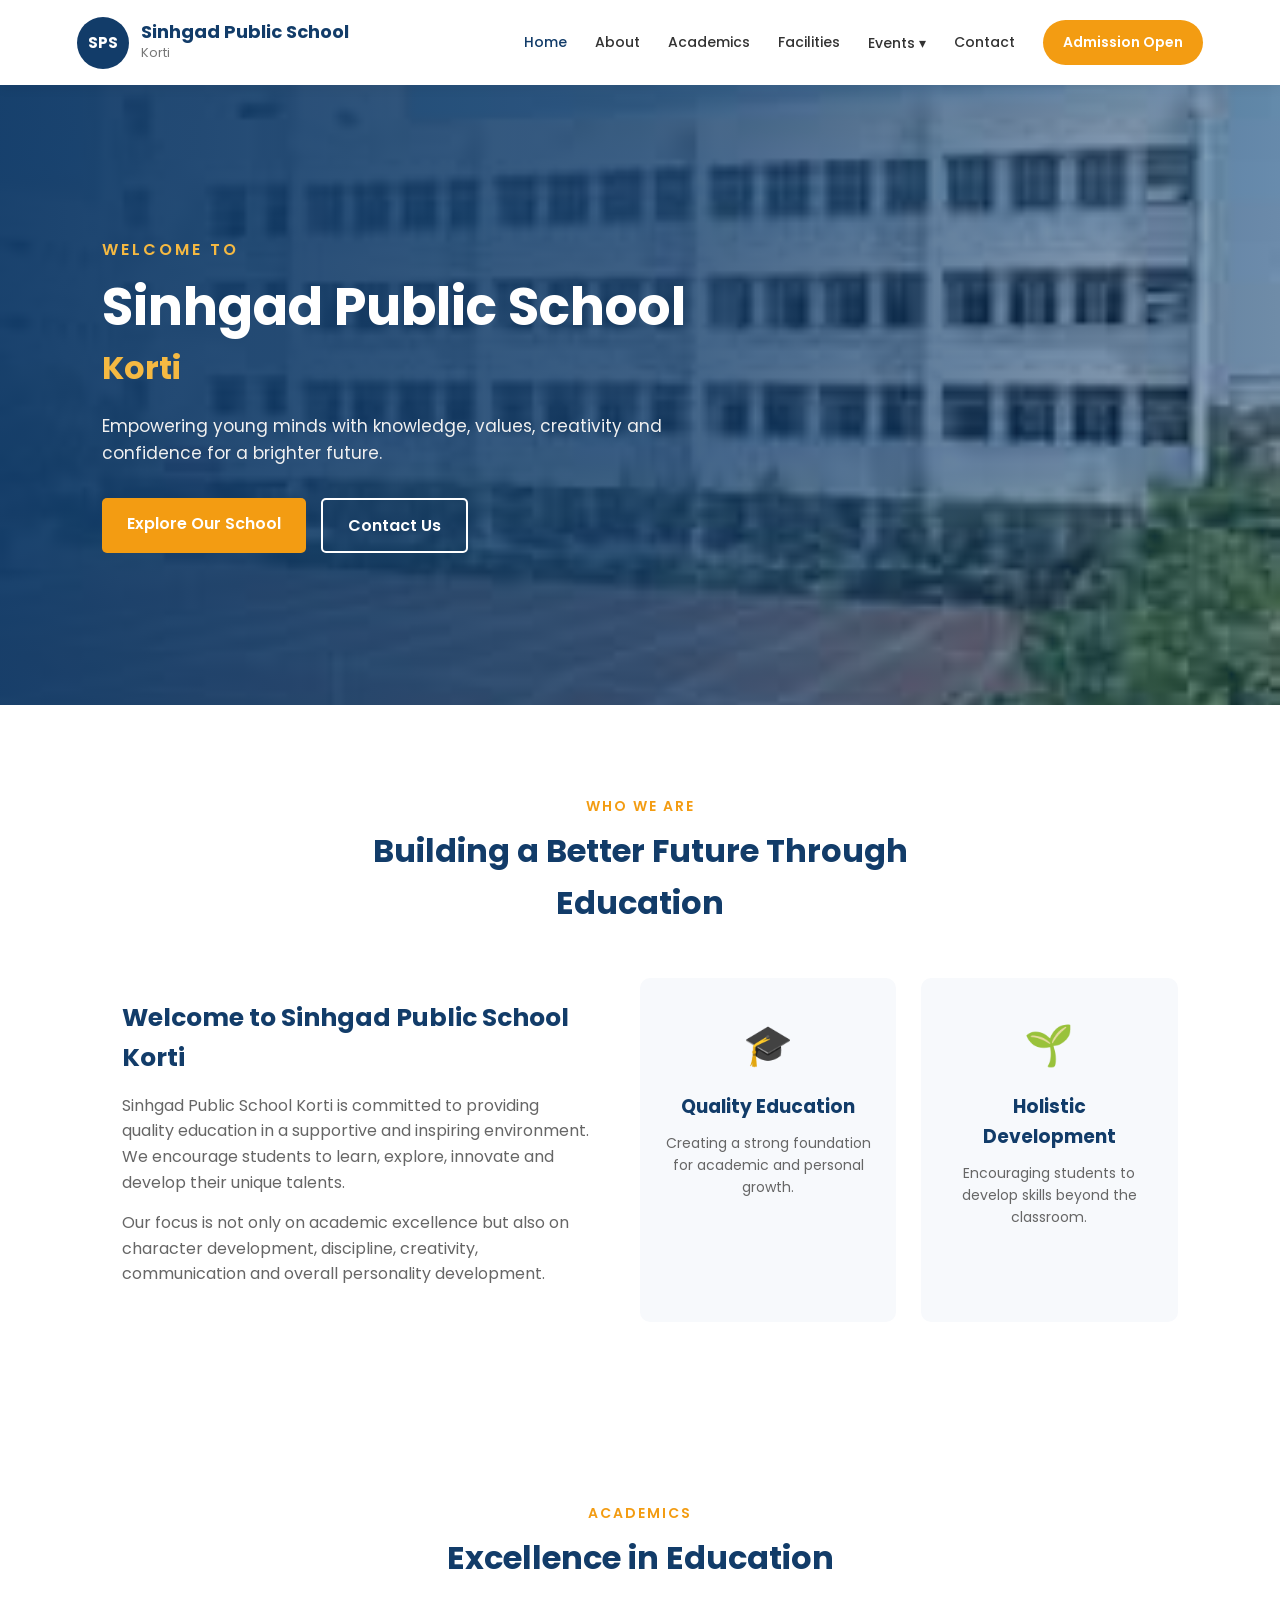
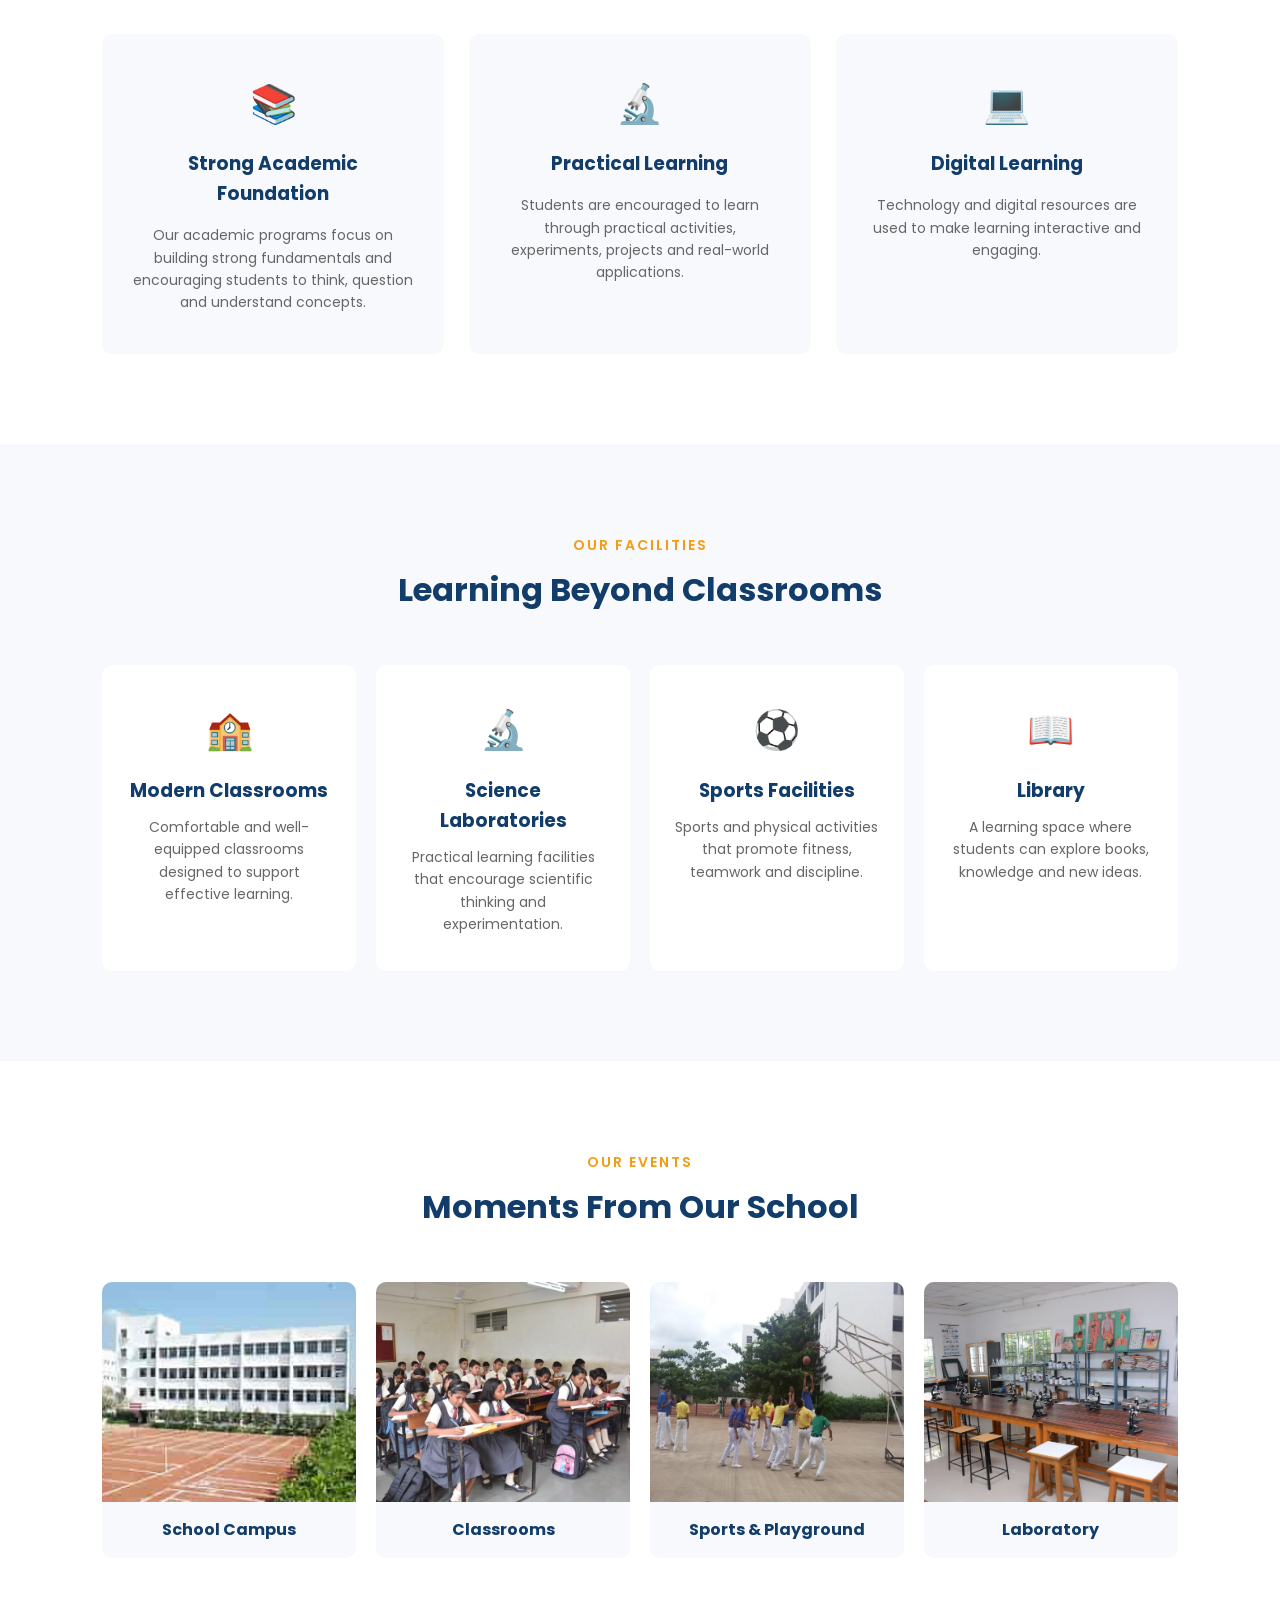
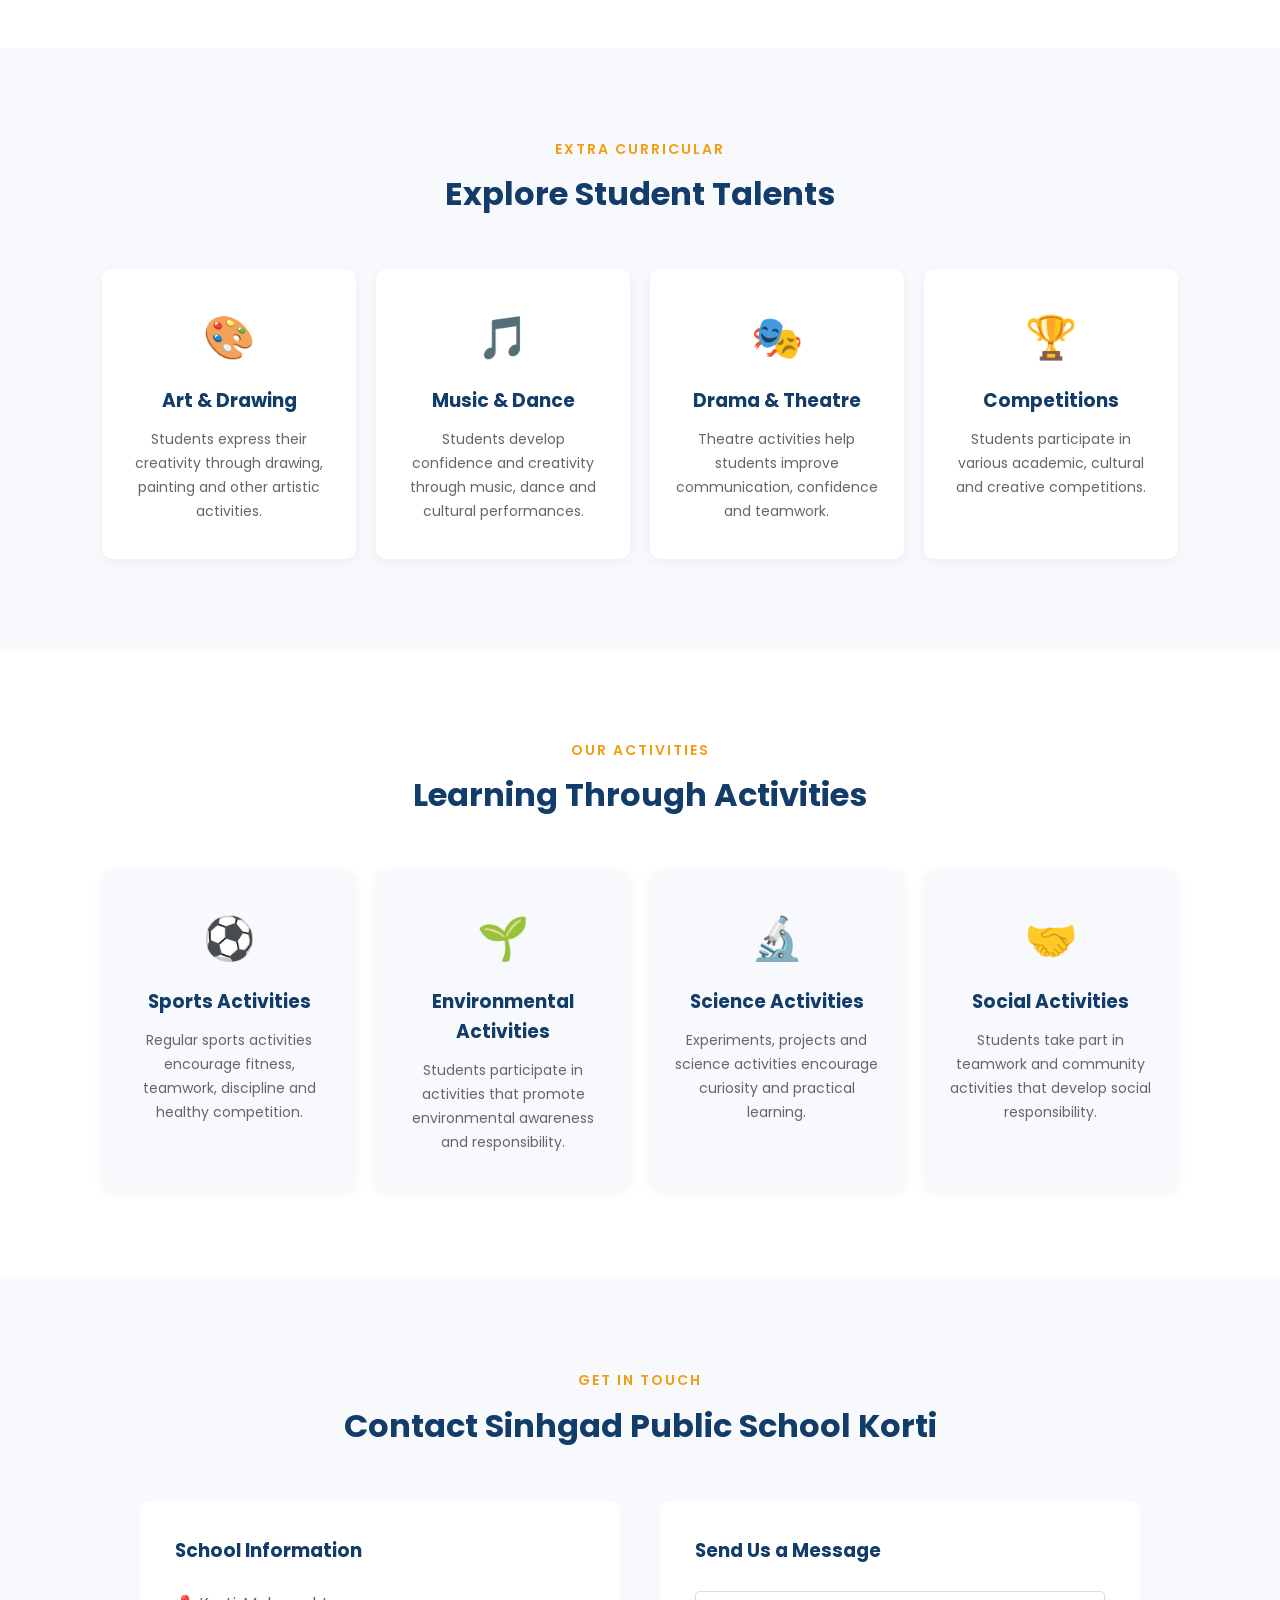
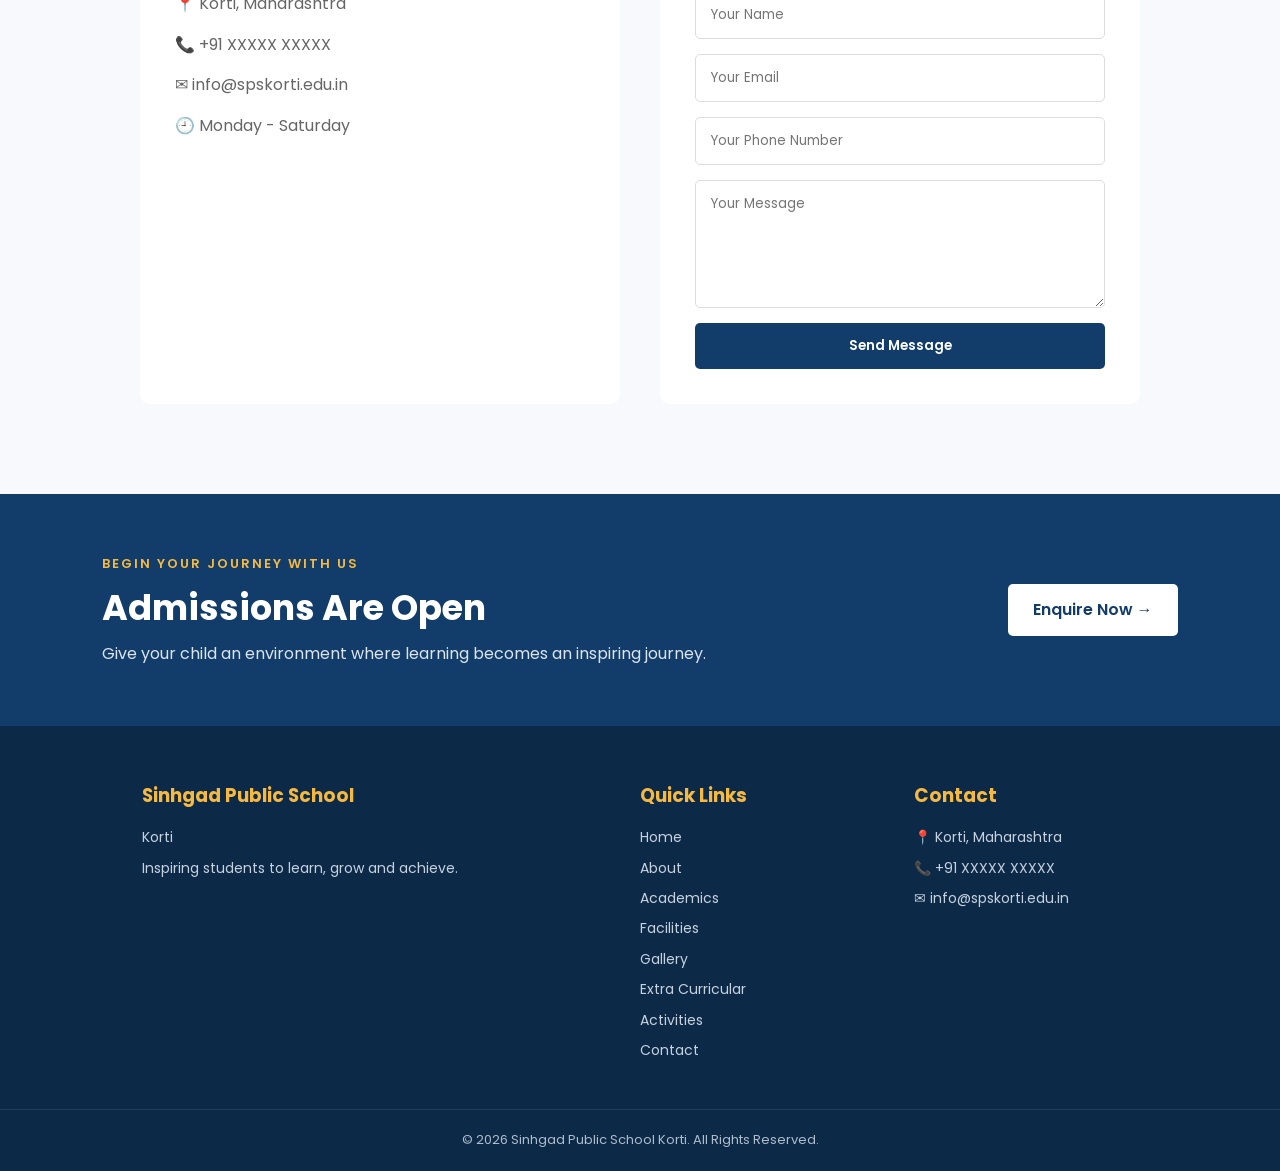
==== index.html @ ea82d4f1 "SINHGAD-PUBLIC-SCHOOL" ====
<!DOCTYPE html>
<html lang="en">

<head>

    <meta charset="UTF-8">

    <meta name="viewport" content="width=device-width, initial-scale=1.0">

    <title>Sinhgad Public School Korti</title>

    <link rel="stylesheet" href="style.css">

    <!-- Google Font -->
    <link rel="preconnect" href="https://fonts.googleapis.com">
    <link rel="preconnect" href="https://fonts.gstatic.com" crossorigin>

    <link href="https://fonts.googleapis.com/css2?family=Poppins:wght@300;400;500;600;700&display=swap"
        rel="stylesheet">

</head>


<body>


    <!-- ==================================================
         HEADER / MAIN NAVIGATION
    ================================================== -->

    <header class="header">

        <div class="logo-area">

            <div class="logo-circle">
                SPS
            </div>

            <div class="school-name">

                <h2>Sinhgad Public School</h2>

                <p>Korti</p>

            </div>

        </div>


        <!-- MAIN NAVIGATION -->

        <nav class="navbar">

            <a href="#home" class="active">
                Home
            </a>

            <a href="#about">
                About
            </a>

            <a href="#academics">
                Academics
            </a>

            <a href="#facilities">
                Facilities
            </a>


            <!-- EVENTS DROPDOWN -->

            <div class="dropdown">

                <a href="#gallery" class="dropbtn">
                    Events ▾
                </a>

                <div class="dropdown-content">

                    <a href="#gallery">
                        Gallery
                    </a>

                    <a href="#extra-curricular">
                        Extra Curricular
                    </a>

                    <a href="#activities">
                        Activities
                    </a>

                </div>

            </div>


            <a href="#contact">
                Contact
            </a>


            <a href="#contact" class="admission-btn">
                Admission Open
            </a>

        </nav>

    </header>



    <!-- ==================================================
         HOME SECTION
    ================================================== -->

    <section id="home" class="hero">

        <div class="hero-content">

            <p class="welcome-text">
                WELCOME TO
            </p>

            <h1>
                Sinhgad Public School
            </h1>

            <h2>
                Korti
            </h2>

            <p class="hero-description">
                Empowering young minds with knowledge, values,
                creativity and confidence for a brighter future.
            </p>


            <div class="hero-buttons">

                <a href="#about" class="primary-btn">
                    Explore Our School
                </a>

                <a href="#contact" class="secondary-btn">
                    Contact Us
                </a>

            </div>

        </div>

    </section>



    <!-- ==================================================
         ABOUT SECTION
    ================================================== -->

    <section id="about" class="about-section">

        <div class="section-title">

            <p>
                WHO WE ARE
            </p>

            <h2>
                Building a Better Future Through Education
            </h2>

        </div>


        <div class="about-content">

            <div class="about-text">

                <h3>
                    Welcome to Sinhgad Public School Korti
                </h3>

                <p>
                    Sinhgad Public School Korti is committed to providing
                    quality education in a supportive and inspiring
                    environment. We encourage students to learn,
                    explore, innovate and develop their unique talents.
                </p>

                <p>
                    Our focus is not only on academic excellence but also
                    on character development, discipline, creativity,
                    communication and overall personality development.
                </p>

            </div>


            <div class="about-card">

                <div class="card-icon">
                    🎓
                </div>

                <h3>
                    Quality Education
                </h3>

                <p>
                    Creating a strong foundation for academic and
                    personal growth.
                </p>

            </div>


            <div class="about-card">

                <div class="card-icon">
                    🌱
                </div>

                <h3>
                    Holistic Development
                </h3>

                <p>
                    Encouraging students to develop skills beyond
                    the classroom.
                </p>

            </div>

        </div>

    </section>



    <!-- ==================================================
         ACADEMICS SECTION
    ================================================== -->

    <section id="academics" class="content-section">

        <div class="section-title">

            <p>
                ACADEMICS
            </p>

            <h2>
                Excellence in Education
            </h2>

        </div>


        <div class="content-container">

            <div class="content-box">

                <div class="feature-icon">
                    📚
                </div>

                <h3>
                    Strong Academic Foundation
                </h3>

                <p>
                    Our academic programs focus on building strong
                    fundamentals and encouraging students to think,
                    question and understand concepts.
                </p>

            </div>


            <div class="content-box">

                <div class="feature-icon">
                    🔬
                </div>

                <h3>
                    Practical Learning
                </h3>

                <p>
                    Students are encouraged to learn through practical
                    activities, experiments, projects and real-world
                    applications.
                </p>

            </div>


            <div class="content-box">

                <div class="feature-icon">
                    💻
                </div>

                <h3>
                    Digital Learning
                </h3>

                <p>
                    Technology and digital resources are used to make
                    learning interactive and engaging.
                </p>

            </div>

        </div>

    </section>



    <!-- ==================================================
         FACILITIES SECTION
    ================================================== -->

    <section id="facilities" class="features">

        <div class="section-title">

            <p>
                OUR FACILITIES
            </p>

            <h2>
                Learning Beyond Classrooms
            </h2>

        </div>


        <div class="feature-container">


            <div class="feature-box">

                <div class="feature-icon">
                    🏫
                </div>

                <h3>
                    Modern Classrooms
                </h3>

                <p>
                    Comfortable and well-equipped classrooms designed
                    to support effective learning.
                </p>

            </div>


            <div class="feature-box">

                <div class="feature-icon">
                    🔬
                </div>

                <h3>
                    Science Laboratories
                </h3>

                <p>
                    Practical learning facilities that encourage
                    scientific thinking and experimentation.
                </p>

            </div>


            <div class="feature-box">

                <div class="feature-icon">
                    ⚽
                </div>

                <h3>
                    Sports Facilities
                </h3>

                <p>
                    Sports and physical activities that promote
                    fitness, teamwork and discipline.
                </p>

            </div>


            <div class="feature-box">

                <div class="feature-icon">
                    📖
                </div>

                <h3>
                    Library
                </h3>

                <p>
                    A learning space where students can explore books,
                    knowledge and new ideas.
                </p>

            </div>

        </div>

    </section>



    <!-- ==================================================
         GALLERY SECTION
    ================================================== -->

    <section id="gallery" class="gallery-section">

        <div class="section-title">

            <p>
                OUR EVENTS
            </p>

            <h2>
                Moments From Our School
            </h2>

        </div>


        <div class="gallery-container">


            <div class="gallery-card">

                <img src="images/school.jpg" alt="School Campus">

                <h3>
                    School Campus
                </h3>

            </div>


            <div class="gallery-card">

                <img src="images/classroom2.jpeg" alt="Classroom">

                <h3>
                    Classrooms
                </h3>

            </div>


            <div class="gallery-card">

                <img src="images/playground.jpeg" alt="Playground">

                <h3>
                    Sports & Playground
                </h3>

            </div>


            <div class="gallery-card">

                <img src="images/laboratory.jpeg" alt="Laboratory">

                <h3>
                    Laboratory
                </h3>

            </div>

        </div>

    </section>



    <!-- ==================================================
         EXTRA CURRICULAR SECTION
    ================================================== -->

    <section id="extra-curricular" class="event-section">

        <div class="section-title">

            <p>
                EXTRA CURRICULAR
            </p>

            <h2>
                Explore Student Talents
            </h2>

        </div>


        <div class="event-container">


            <div class="event-card">

                <div class="event-icon">
                    🎨
                </div>

                <h3>
                    Art & Drawing
                </h3>

                <p>
                    Students express their creativity through
                    drawing, painting and other artistic activities.
                </p>

            </div>


            <div class="event-card">

                <div class="event-icon">
                    🎵
                </div>

                <h3>
                    Music & Dance
                </h3>

                <p>
                    Students develop confidence and creativity
                    through music, dance and cultural performances.
                </p>

            </div>


            <div class="event-card">

                <div class="event-icon">
                    🎭
                </div>

                <h3>
                    Drama & Theatre
                </h3>

                <p>
                    Theatre activities help students improve
                    communication, confidence and teamwork.
                </p>

            </div>


            <div class="event-card">

                <div class="event-icon">
                    🏆
                </div>

                <h3>
                    Competitions
                </h3>

                <p>
                    Students participate in various academic,
                    cultural and creative competitions.
                </p>

            </div>

        </div>

    </section>



    <!-- ==================================================
         ACTIVITIES SECTION
    ================================================== -->

    <section id="activities" class="event-section activities-section">

        <div class="section-title">

            <p>
                OUR ACTIVITIES
            </p>

            <h2>
                Learning Through Activities
            </h2>

        </div>


        <div class="event-container">


            <div class="event-card">

                <div class="event-icon">
                    ⚽
                </div>

                <h3>
                    Sports Activities
                </h3>

                <p>
                    Regular sports activities encourage fitness,
                    teamwork, discipline and healthy competition.
                </p>

            </div>


            <div class="event-card">

                <div class="event-icon">
                    🌱
                </div>

                <h3>
                    Environmental Activities
                </h3>

                <p>
                    Students participate in activities that promote
                    environmental awareness and responsibility.
                </p>

            </div>


            <div class="event-card">

                <div class="event-icon">
                    🔬
                </div>

                <h3>
                    Science Activities
                </h3>

                <p>
                    Experiments, projects and science activities
                    encourage curiosity and practical learning.
                </p>

            </div>


            <div class="event-card">

                <div class="event-icon">
                    🤝
                </div>

                <h3>
                    Social Activities
                </h3>

                <p>
                    Students take part in teamwork and community
                    activities that develop social responsibility.
                </p>

            </div>

        </div>

    </section>



    <!-- ==================================================
         CONTACT SECTION
    ================================================== -->

    <section id="contact" class="contact-section">

        <div class="section-title">

            <p>
                GET IN TOUCH
            </p>

            <h2>
                Contact Sinhgad Public School Korti
            </h2>

        </div>


        <div class="contact-container">


            <div class="contact-info">

                <h3>
                    School Information
                </h3>

                <p>
                    📍 Korti, Maharashtra
                </p>

                <p>
                    📞 +91 XXXXX XXXXX
                </p>

                <p>
                    ✉ info@spskorti.edu.in
                </p>

                <p>
                    🕘 Monday - Saturday
                </p>

            </div>


            <div class="contact-form">

                <h3>
                    Send Us a Message
                </h3>

                <form>

                    <input
                        type="text"
                        placeholder="Your Name"
                        required
                    >

                    <input
                        type="email"
                        placeholder="Your Email"
                        required
                    >

                    <input
                        type="tel"
                        placeholder="Your Phone Number"
                    >

                    <textarea
                        rows="5"
                        placeholder="Your Message"
                    ></textarea>

                    <button type="submit">
                        Send Message
                    </button>

                </form>

            </div>

        </div>

    </section>



    <!-- ==================================================
         ADMISSION SECTION
    ================================================== -->

    <section class="admission-section">

        <div>

            <p>
                BEGIN YOUR JOURNEY WITH US
            </p>

            <h2>
                Admissions Are Open
            </h2>

            <span>
                Give your child an environment where learning
                becomes an inspiring journey.
            </span>

        </div>


        <a href="#contact" class="admission-white-btn">
            Enquire Now →
        </a>

    </section>



    <!-- ==================================================
         FOOTER
    ================================================== -->

    <footer>

        <div class="footer-content">


            <div>

                <h3>
                    Sinhgad Public School
                </h3>

                <p>
                    Korti
                </p>

                <p>
                    Inspiring students to learn, grow and achieve.
                </p>

            </div>


            <div>

                <h3>
                    Quick Links
                </h3>

                <a href="#home">
                    Home
                </a>

                <a href="#about">
                    About
                </a>

                <a href="#academics">
                    Academics
                </a>

                <a href="#facilities">
                    Facilities
                </a>

                <a href="#gallery">
                    Gallery
                </a>

                <a href="#extra-curricular">
                    Extra Curricular
                </a>

                <a href="#activities">
                    Activities
                </a>

                <a href="#contact">
                    Contact
                </a>

            </div>


            <div>

                <h3>
                    Contact
                </h3>

                <p>
                    📍 Korti, Maharashtra
                </p>

                <p>
                    📞 +91 XXXXX XXXXX
                </p>

                <p>
                    ✉ info@spskorti.edu.in
                </p>

            </div>

        </div>


        <div class="copyright">

            <p>
                © 2026 Sinhgad Public School Korti.
                All Rights Reserved.
            </p>

        </div>

    </footer>


</body>

</html>
---- style.css ----
/* ==================================================
   GENERAL
================================================== */

* {
    margin: 0;
    padding: 0;
    box-sizing: border-box;
}

html {
    scroll-behavior: smooth;
    scroll-padding-top: 90px;
}

body {
    font-family: 'Poppins', sans-serif;
    background: #f7f9fc;
    color: #222;
    line-height: 1.6;
}

a {
    text-decoration: none;
}


/* ==================================================
   HEADER / MAIN NAVIGATION
================================================== */

.header {
    width: 100%;
    height: 85px;

    background: #ffffff;

    display: flex;
    align-items: center;
    justify-content: space-between;

    padding: 0 6%;

    position: sticky;
    top: 0;

    z-index: 1000;

    box-shadow: 0 2px 12px rgba(0, 0, 0, 0.08);
}


/* Logo */

.logo-area {
    display: flex;
    align-items: center;
    gap: 12px;
}

.logo-circle {
    width: 52px;
    height: 52px;

    border-radius: 50%;

    background: #123c69;
    color: white;

    display: flex;
    align-items: center;
    justify-content: center;

    font-weight: 700;
    font-size: 15px;
}

.school-name h2 {
    font-size: 18px;
    color: #123c69;
    line-height: 1.2;
}

.school-name p {
    font-size: 13px;
    color: #777;
}


/* Navigation */

.navbar {
    display: flex;
    align-items: center;
    gap: 28px;
}

.navbar a {
    color: #333;
    font-size: 14px;
    font-weight: 500;

    transition: 0.3s;
}

.navbar a:hover,
.navbar a.active {
    color: #123c69;
}


/* ==================================================
   EVENTS DROPDOWN
================================================== */

.dropdown {
    position: relative;
}

.dropdown .dropbtn {
    cursor: pointer;
}


/* Dropdown menu */

.dropdown-content {
    display: none;

    position: absolute;

    top: 100%;
    left: 0;

    min-width: 200px;

    background: white;

    box-shadow: 0 8px 20px rgba(0, 0, 0, 0.15);

    border-radius: 6px;

    padding: 8px 0;

    z-index: 2000;
}


/* Dropdown links */

.dropdown-content a {
    display: block;

    padding: 11px 18px;

    color: #333 !important;

    font-size: 14px;

    white-space: nowrap;

    transition: 0.3s;
}


/* Dropdown hover */

.dropdown-content a:hover {
    background: #f7f9fc;

    color: #123c69 !important;
}


/* Show dropdown */

.dropdown:hover .dropdown-content {
    display: block;
}


/* Events hover */

.dropdown:hover .dropbtn {
    color: #123c69;
}


/* ==================================================
   ADMISSION BUTTON
================================================== */

.admission-btn {
    background: #f39c12 !important;

    color: white !important;

    padding: 11px 20px;

    border-radius: 25px;

    font-weight: 600 !important;
}

.admission-btn:hover {
    background: #d98200 !important;
}


/* ==================================================
   HERO / HOME
================================================== */

.hero {
    min-height: 620px;

    display: flex;
    align-items: center;

    padding: 80px 8%;

    background:
        linear-gradient(
            90deg,
            rgba(18, 60, 105, 0.97),
            rgba(18, 60, 105, 0.82),
            rgba(18, 60, 105, 0.45)
        ),
        url("images/school.jpg");

    background-size: cover;

    background-position: center;
}

.hero-content {
    max-width: 700px;

    color: white;
}

.welcome-text {
    font-size: 16px;

    font-weight: 600;

    letter-spacing: 3px;

    color: #f5b942;

    margin-bottom: 15px;
}

.hero h1 {
    font-size: 52px;

    line-height: 1.15;

    margin-bottom: 5px;
}

.hero h2 {
    font-size: 32px;

    margin-bottom: 20px;

    color: #f5b942;
}

.hero-description {
    max-width: 600px;

    font-size: 17px;

    margin-bottom: 30px;

    color: #f0f0f0;
}


/* Hero Buttons */

.hero-buttons {
    display: flex;

    gap: 15px;
}

.primary-btn,
.secondary-btn {
    padding: 13px 25px;

    border-radius: 5px;

    font-weight: 600;

    transition: 0.3s;
}

.primary-btn {
    background: #f39c12;

    color: white;
}

.primary-btn:hover {
    background: #d98200;
}

.secondary-btn {
    border: 2px solid white;

    color: white;
}

.secondary-btn:hover {
    background: white;

    color: #123c69;
}


/* ==================================================
   SECTION TITLE
================================================== */

.section-title {
    text-align: center;

    max-width: 700px;

    margin: 0 auto 50px;
}

.section-title p {
    color: #f39c12;

    font-size: 14px;

    font-weight: 600;

    letter-spacing: 2px;
}

.section-title h2 {
    font-size: 32px;

    color: #123c69;

    margin-top: 8px;
}


/* ==================================================
   ABOUT
================================================== */

.about-section {
    padding: 90px 8%;

    background: white;
}

.about-content {
    display: grid;

    grid-template-columns: 2fr 1fr 1fr;

    gap: 25px;

    max-width: 1200px;

    margin: auto;
}

.about-text {
    padding: 20px;
}

.about-text h3 {
    font-size: 25px;

    color: #123c69;

    margin-bottom: 15px;
}

.about-text p {
    color: #666;

    margin-bottom: 15px;
}

.about-card {
    padding: 35px 25px;

    background: #f7f9fc;

    border-radius: 10px;

    text-align: center;

    transition: 0.3s;
}

.about-card:hover {
    transform: translateY(-8px);

    box-shadow: 0 10px 25px rgba(0, 0, 0, 0.08);
}

.card-icon {
    font-size: 40px;

    margin-bottom: 15px;
}

.about-card h3 {
    color: #123c69;

    margin-bottom: 10px;
}

.about-card p {
    color: #666;

    font-size: 14px;
}


/* ==================================================
   ACADEMICS
================================================== */

.content-section {
    padding: 90px 8%;

    background: white;
}

.content-container {
    max-width: 1200px;

    margin: auto;

    display: grid;

    grid-template-columns: repeat(3, 1fr);

    gap: 25px;
}

.content-box {
    background: #f7f9fc;

    padding: 40px 30px;

    text-align: center;

    border-radius: 10px;

    transition: 0.3s;
}

.content-box:hover {
    transform: translateY(-8px);

    box-shadow: 0 10px 25px rgba(0, 0, 0, 0.08);
}

.content-box h3 {
    color: #123c69;

    margin: 15px 0;
}

.content-box p {
    color: #666;

    font-size: 14px;
}


/* ==================================================
   FACILITIES
================================================== */

.features {
    padding: 90px 8%;

    background: #f7f9fc;
}

.feature-container {
    max-width: 1200px;

    margin: auto;

    display: grid;

    grid-template-columns: repeat(4, 1fr);

    gap: 20px;
}

.feature-box {
    background: white;

    padding: 35px 25px;

    text-align: center;

    border-radius: 10px;

    transition: 0.3s;
}

.feature-box:hover {
    transform: translateY(-8px);

    box-shadow: 0 10px 25px rgba(0, 0, 0, 0.08);
}

.feature-icon {
    font-size: 38px;

    margin-bottom: 15px;
}

.feature-box h3 {
    color: #123c69;

    margin-bottom: 10px;
}

.feature-box p {
    color: #666;

    font-size: 14px;
}


/* ==================================================
   GALLERY
================================================== */

.gallery-section {
    padding: 90px 8%;

    background: white;
}

.gallery-container {
    max-width: 1200px;

    margin: auto;

    display: grid;

    grid-template-columns: repeat(4, 1fr);

    gap: 20px;
}

.gallery-card {
    background: #f7f9fc;

    border-radius: 10px;

    overflow: hidden;

    transition: 0.3s;
}

.gallery-card:hover {
    transform: translateY(-8px);

    box-shadow: 0 10px 25px rgba(0, 0, 0, 0.12);
}

.gallery-card img {
    width: 100%;

    height: 220px;

    object-fit: cover;

    display: block;
}

.gallery-card h3 {
    color: #123c69;

    font-size: 16px;

    padding: 15px;

    text-align: center;
}


/* ==================================================
   EXTRA CURRICULAR & ACTIVITIES
================================================== */

.event-section {
    padding: 90px 8%;

    background: #f7f9fc;
}

.activities-section {
    background: white;
}

.event-container {
    max-width: 1200px;

    margin: auto;

    display: grid;

    grid-template-columns: repeat(4, 1fr);

    gap: 20px;
}

.event-card {
    background: white;

    padding: 35px 25px;

    text-align: center;

    border-radius: 10px;

    transition: 0.3s;

    box-shadow: 0 3px 12px rgba(0, 0, 0, 0.05);
}

.activities-section .event-card {
    background: #f7f9fc;
}

.event-card:hover {
    transform: translateY(-8px);

    box-shadow: 0 10px 25px rgba(0, 0, 0, 0.12);
}

.event-icon {
    font-size: 42px;

    margin-bottom: 15px;
}

.event-card h3 {
    color: #123c69;

    margin-bottom: 12px;
}

.event-card p {
    color: #666;

    font-size: 14px;

    line-height: 1.7;
}


/* ==================================================
   CONTACT
================================================== */

.contact-section {
    padding: 90px 8%;

    background: #f7f9fc;
}

.contact-container {
    max-width: 1000px;

    margin: auto;

    display: grid;

    grid-template-columns: 1fr 1fr;

    gap: 40px;
}

.contact-info,
.contact-form {
    background: white;

    padding: 35px;

    border-radius: 10px;
}

.contact-info h3,
.contact-form h3 {
    color: #123c69;

    margin-bottom: 25px;
}

.contact-info p {
    color: #666;

    margin-bottom: 15px;
}


/* Contact Form */

.contact-form form {
    display: flex;

    flex-direction: column;

    gap: 15px;
}

.contact-form input,
.contact-form textarea {
    width: 100%;

    padding: 13px 15px;

    border: 1px solid #ddd;

    border-radius: 5px;

    font-family: 'Poppins', sans-serif;

    outline: none;
}

.contact-form input:focus,
.contact-form textarea:focus {
    border-color: #123c69;
}

.contact-form button {
    border: none;

    background: #123c69;

    color: white;

    padding: 13px;

    border-radius: 5px;

    font-family: 'Poppins', sans-serif;

    font-weight: 600;

    cursor: pointer;

    transition: 0.3s;
}

.contact-form button:hover {
    background: #f39c12;
}


/* ==================================================
   ADMISSION
================================================== */

.admission-section {
    background: #123c69;

    color: white;

    padding: 60px 8%;

    display: flex;

    justify-content: space-between;

    align-items: center;

    gap: 30px;
}

.admission-section p {
    color: #f5b942;

    font-size: 13px;

    font-weight: 600;

    letter-spacing: 2px;
}

.admission-section h2 {
    font-size: 35px;

    margin: 5px 0;
}

.admission-section span {
    color: #dce5ef;
}

.admission-white-btn {
    background: white;

    color: #123c69;

    padding: 13px 25px;

    border-radius: 5px;

    font-weight: 600;

    white-space: nowrap;
}

.admission-white-btn:hover {
    background: #f39c12;

    color: white;
}


/* ==================================================
   FOOTER
================================================== */

footer {
    background: #0c2947;

    color: white;

    padding-top: 55px;
}

.footer-content {
    max-width: 1200px;

    margin: auto;

    padding: 0 8% 40px;

    display: grid;

    grid-template-columns: 2fr 1fr 1fr;

    gap: 50px;
}

.footer-content h3 {
    margin-bottom: 15px;

    color: #f5b942;
}

.footer-content p {
    color: #c7d2df;

    font-size: 14px;

    margin-bottom: 8px;
}

.footer-content a {
    display: block;

    color: #c7d2df;

    font-size: 14px;

    margin-bottom: 8px;

    transition: 0.3s;
}

.footer-content a:hover {
    color: white;
}

.copyright {
    text-align: center;

    border-top: 1px solid rgba(255, 255, 255, 0.1);

    padding: 20px;

    color: #aebdcc;

    font-size: 13px;
}


/* ==================================================
   RESPONSIVE DESIGN
================================================== */

@media (max-width: 1100px) {

    .navbar {
        gap: 15px;
    }

    .feature-container,
    .gallery-container,
    .event-container {
        grid-template-columns: repeat(2, 1fr);
    }

    .about-content {
        grid-template-columns: 1fr 1fr;
    }

}


@media (max-width: 800px) {

    .header {
        height: auto;

        padding: 15px 5%;

        flex-direction: column;

        gap: 15px;
    }

    .navbar {
        flex-wrap: wrap;

        justify-content: center;

        gap: 12px;
    }

    .hero {
        min-height: 550px;

        padding: 60px 7%;
    }

    .hero h1 {
        font-size: 38px;
    }

    .hero h2 {
        font-size: 26px;
    }

    .about-content,
    .content-container,
    .contact-container {
        grid-template-columns: 1fr;
    }

    .feature-container,
    .gallery-container,
    .event-container {
        grid-template-columns: 1fr 1fr;
    }

    .admission-section {
        flex-direction: column;

        text-align: center;
    }

    .footer-content {
        grid-template-columns: 1fr;
    }

    /* Mobile dropdown */

    .dropdown-content {
        left: 50%;

        transform: translateX(-50%);
    }

}


@media (max-width: 550px) {

    .feature-container,
    .gallery-container,
    .event-container {
        grid-template-columns: 1fr;
    }

    .hero-buttons {
        flex-direction: column;

        max-width: 220px;
    }

    .hero h1 {
        font-size: 32px;
    }

    .section-title h2 {
        font-size: 26px;
    }

    .dropdown-content {
        position: absolute;

        min-width: 180px;
    }

}
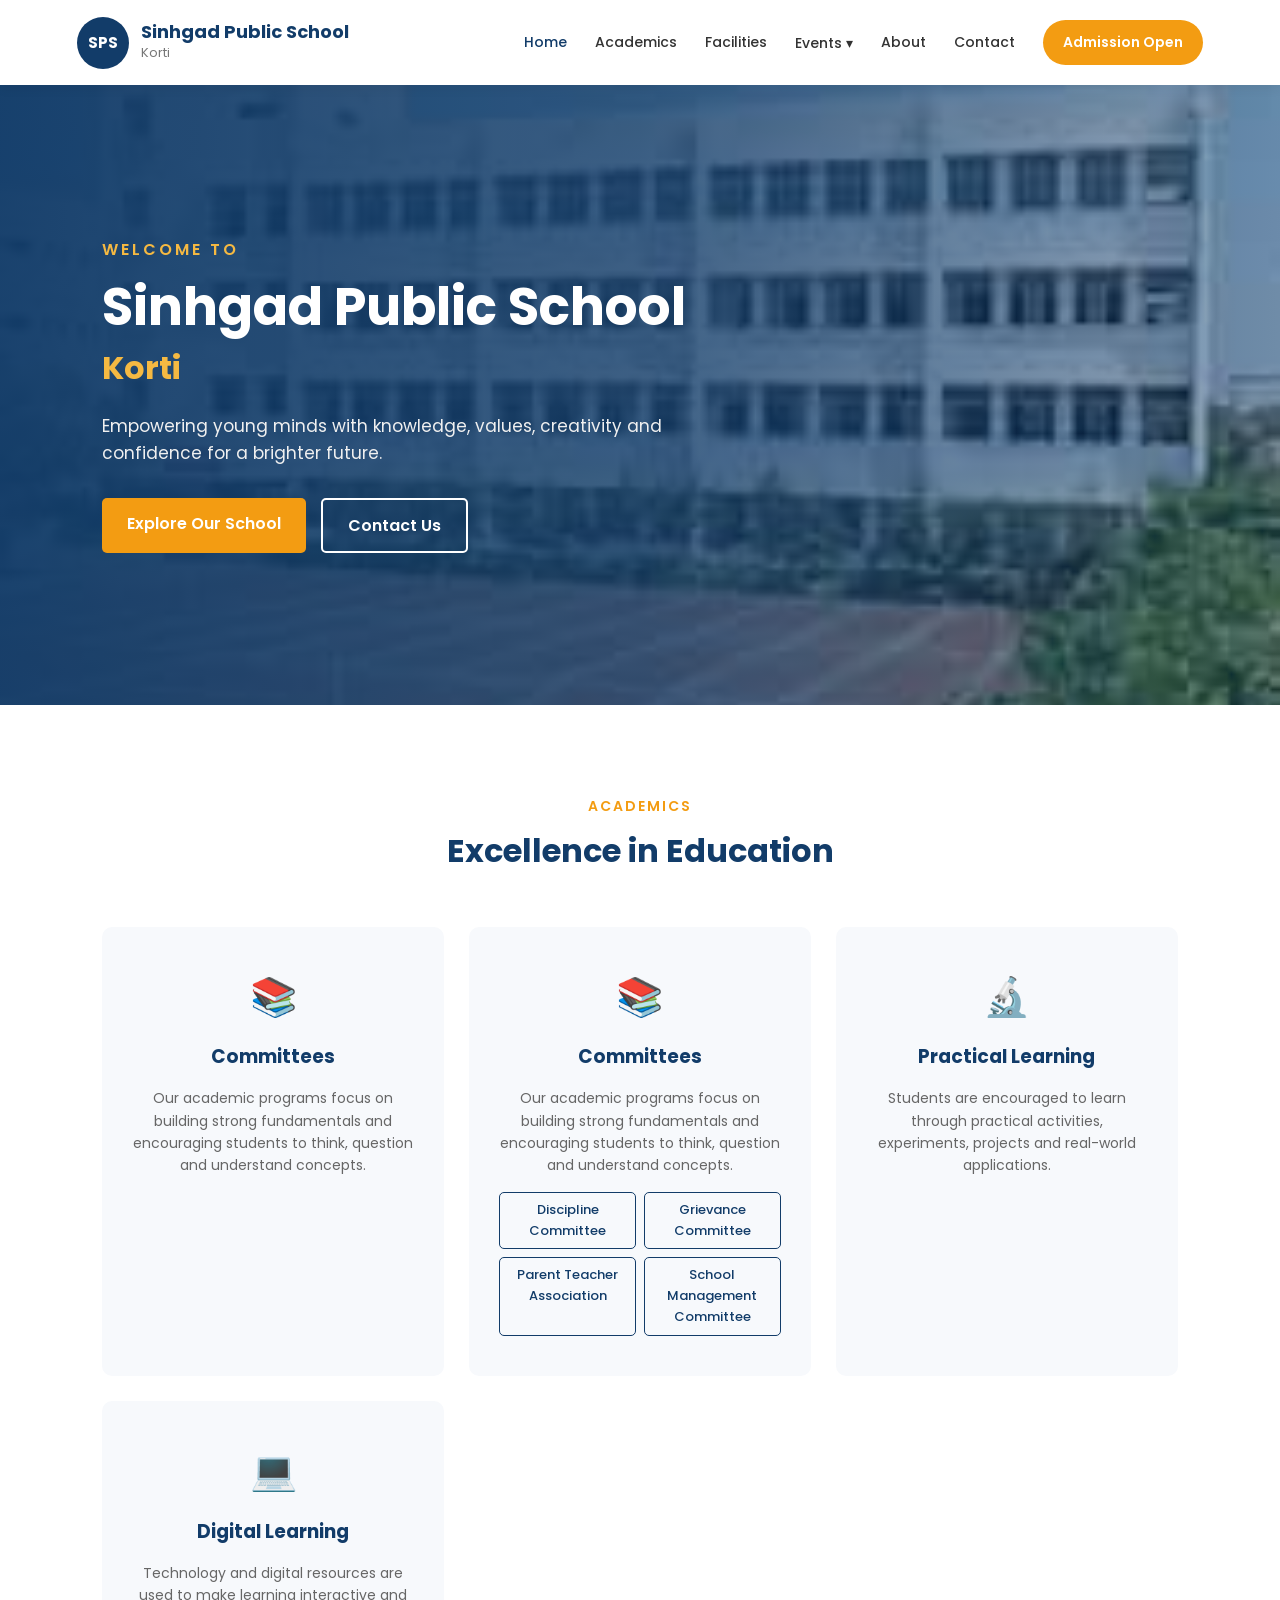
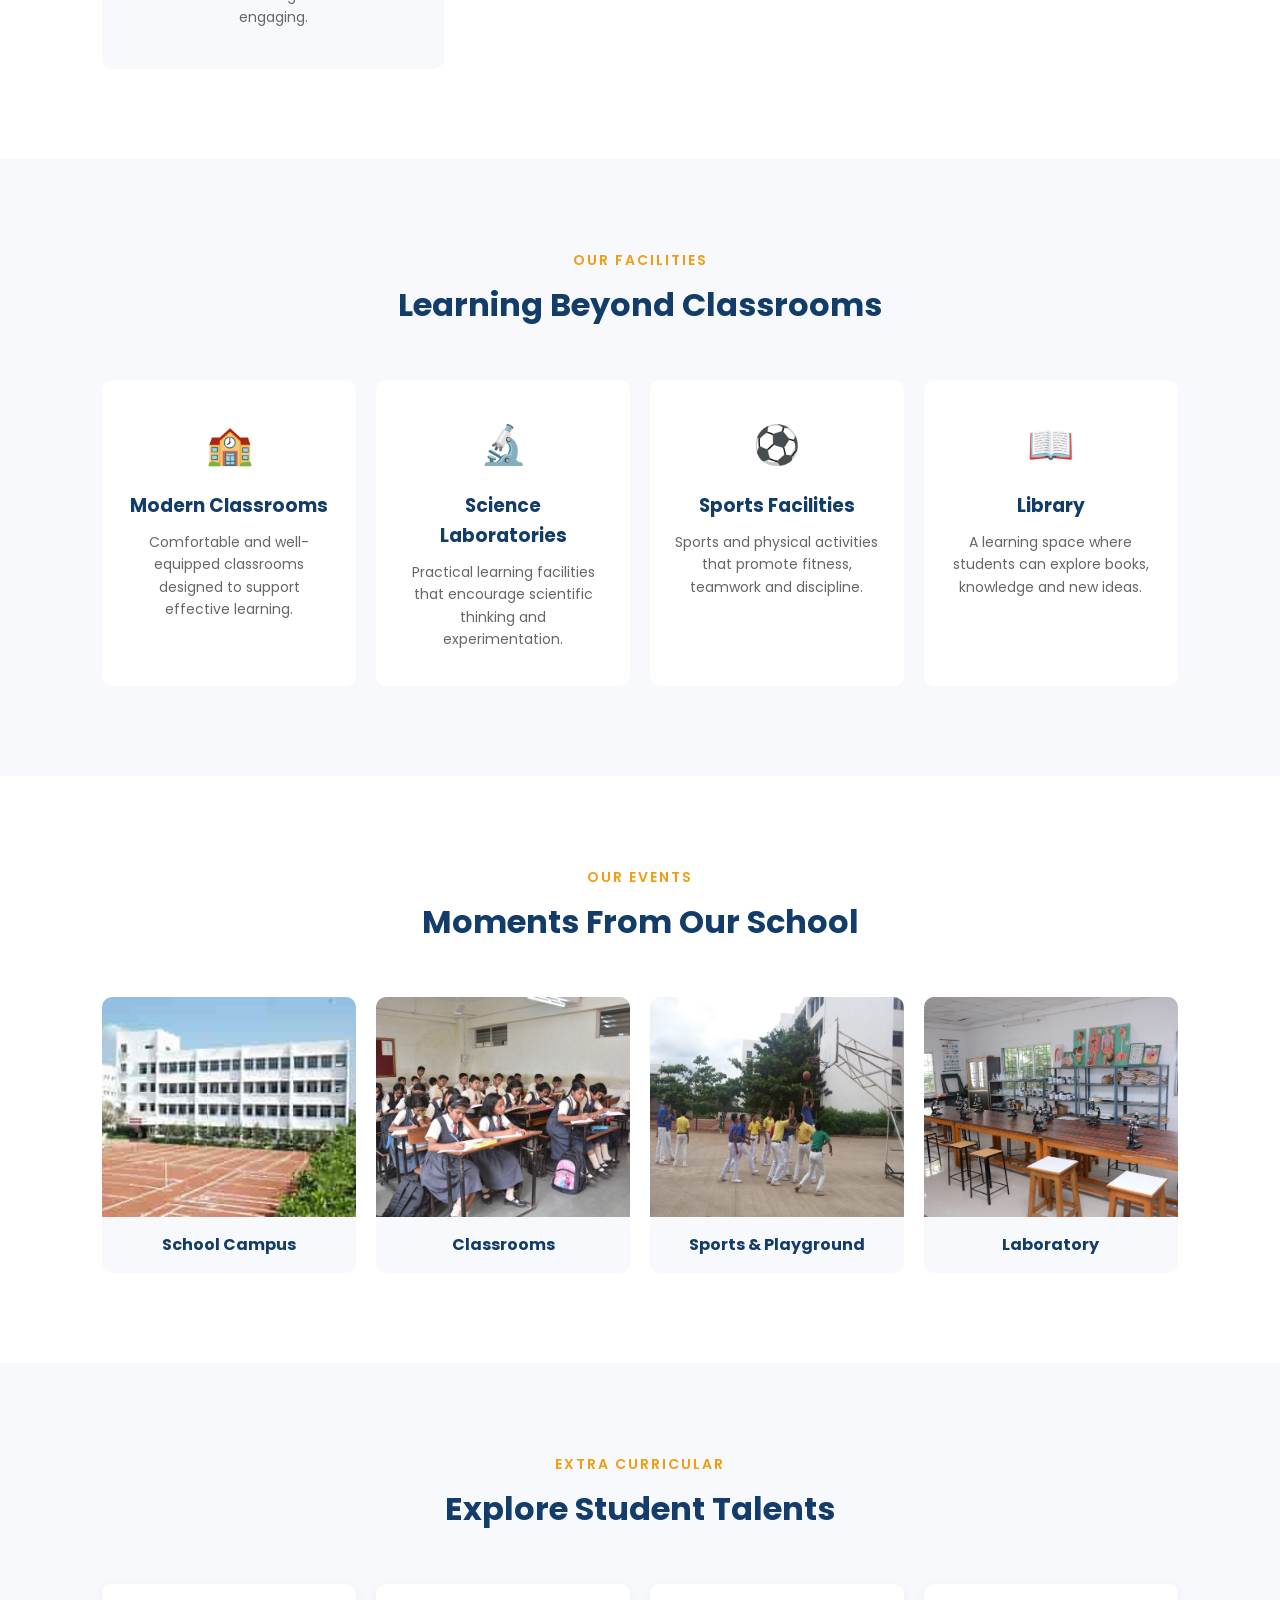
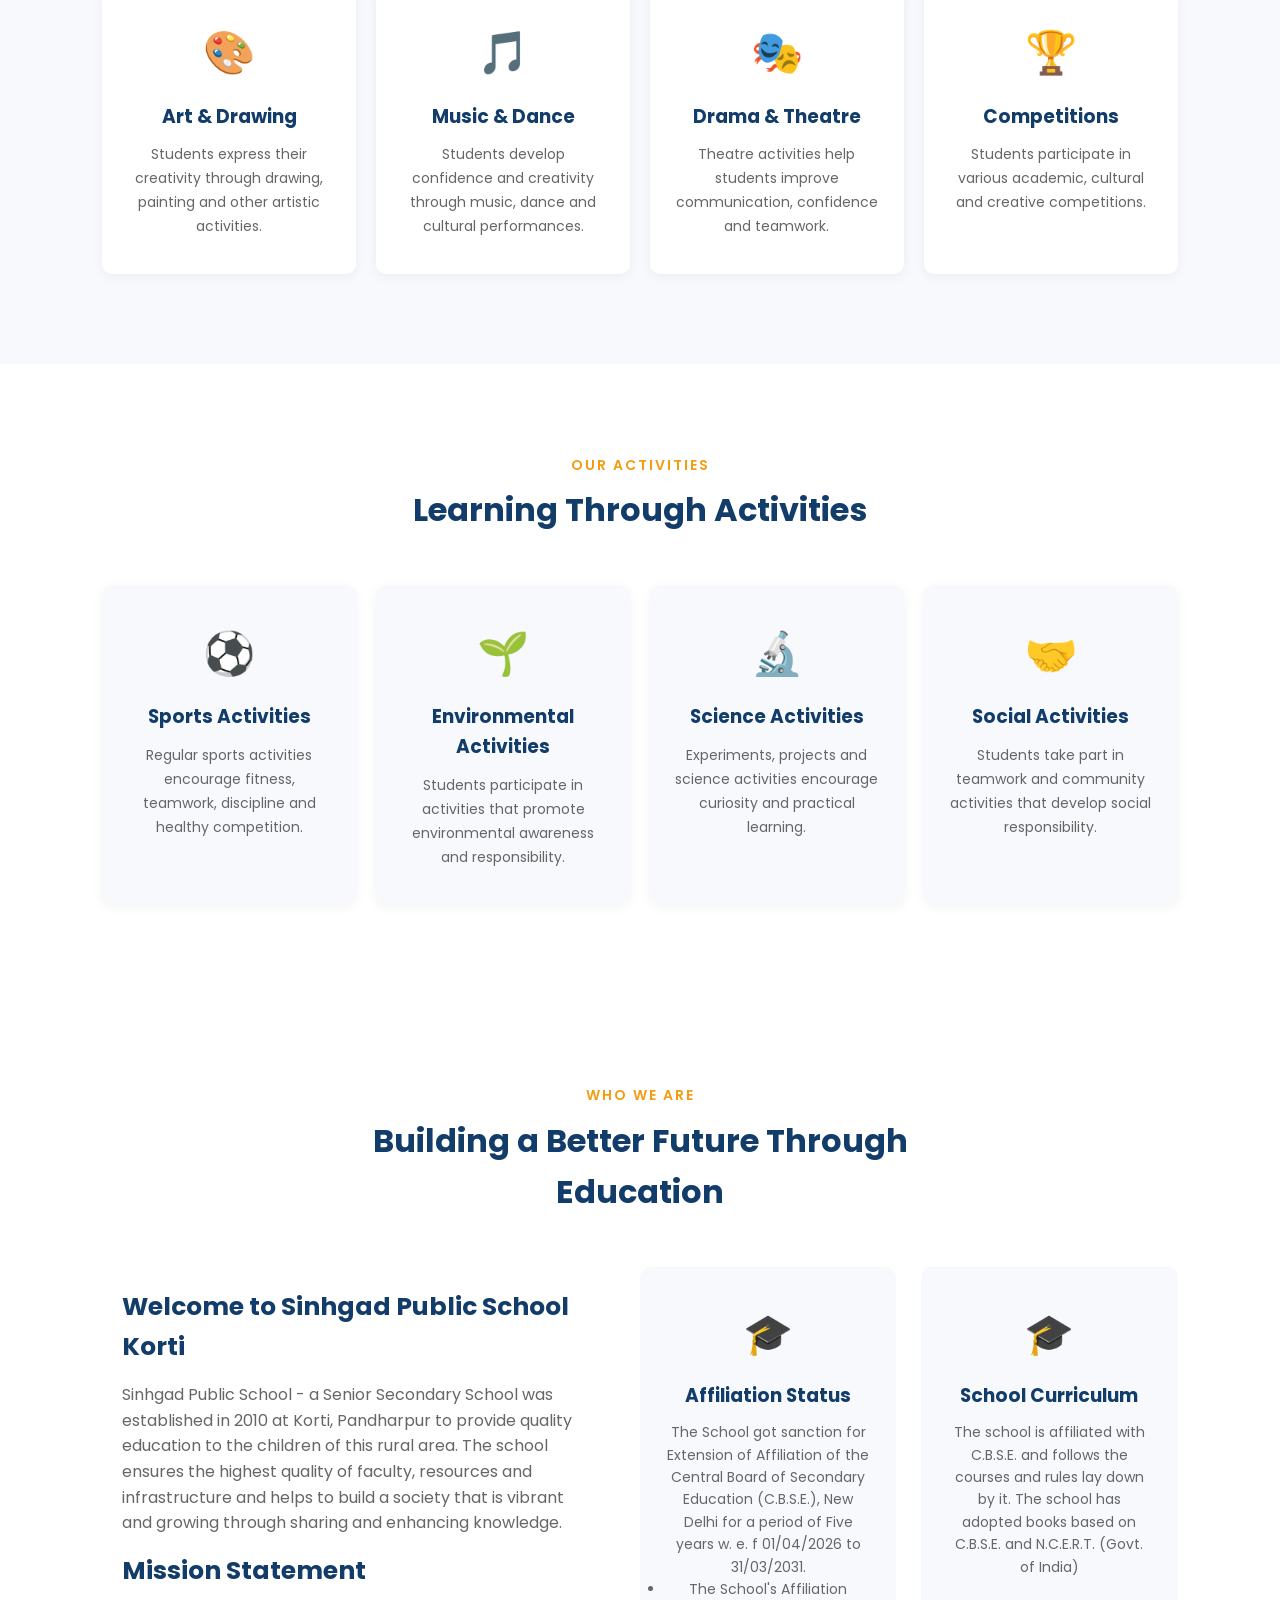
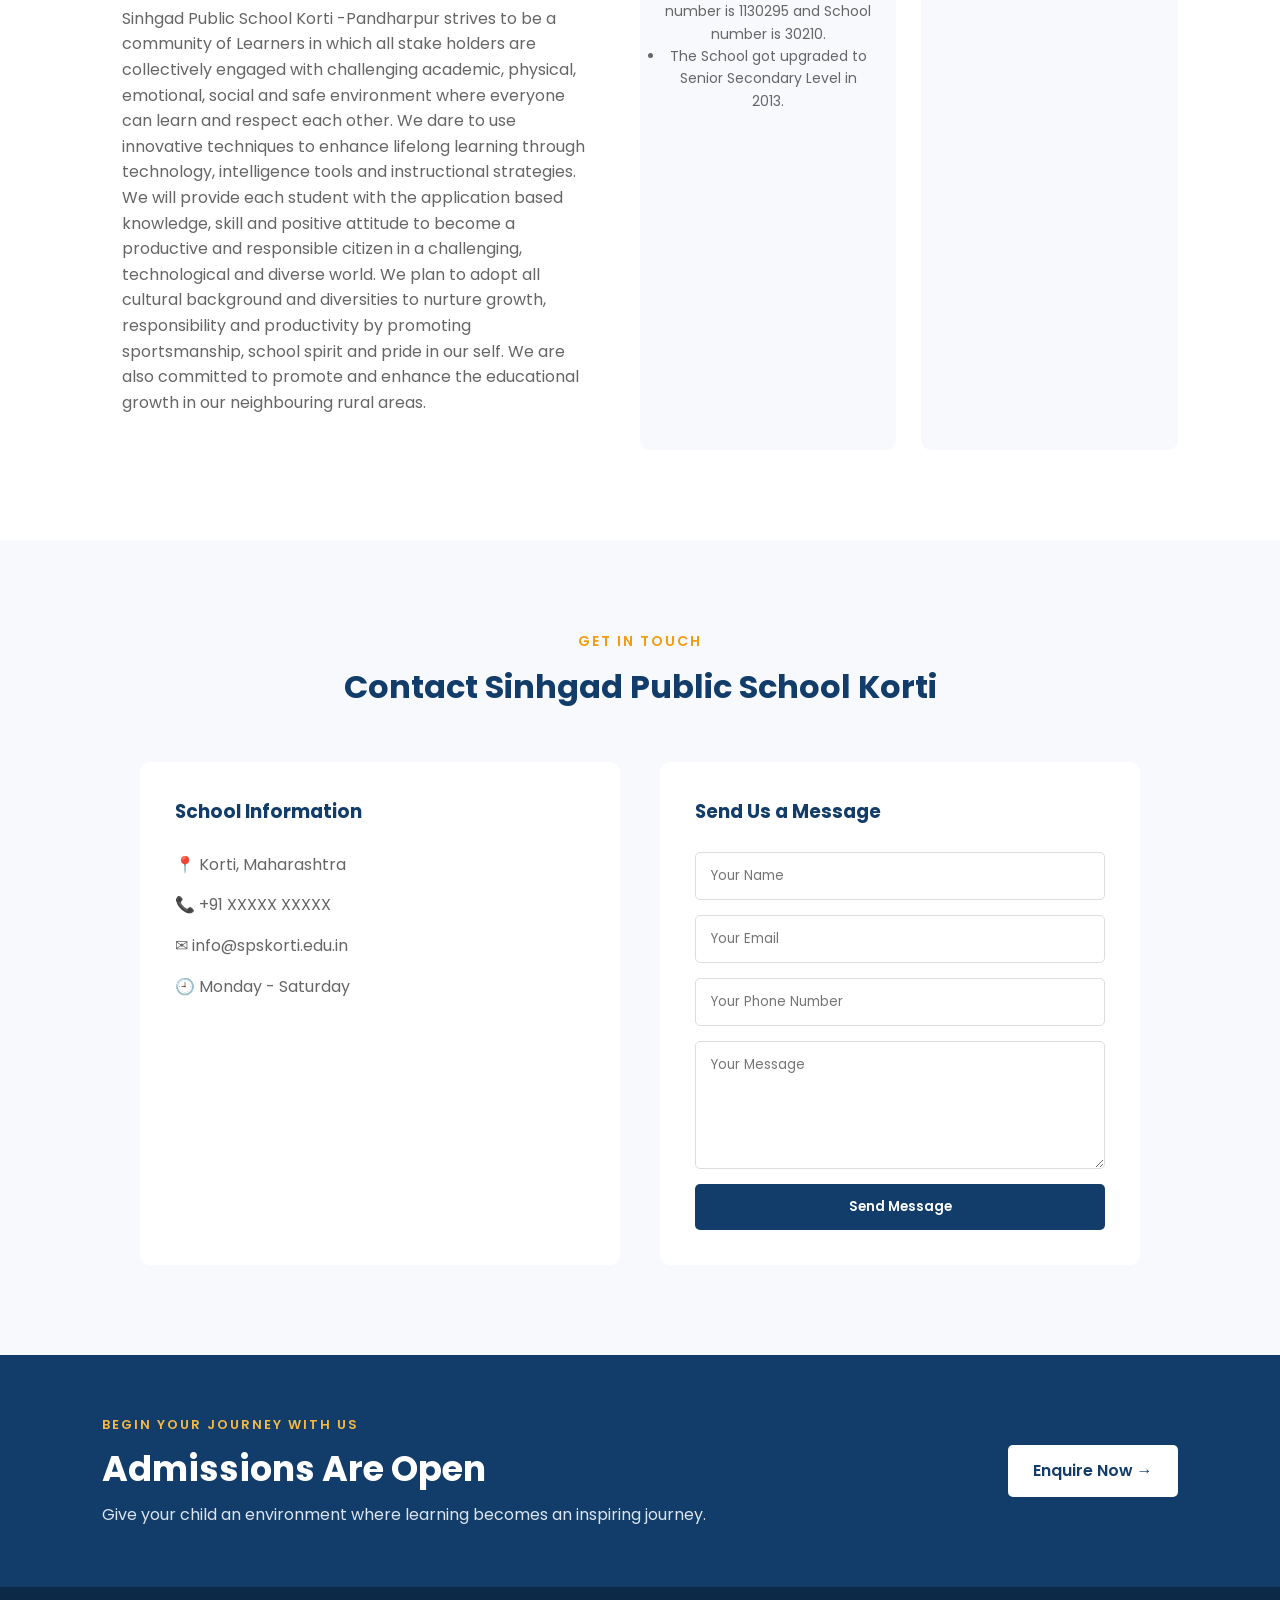
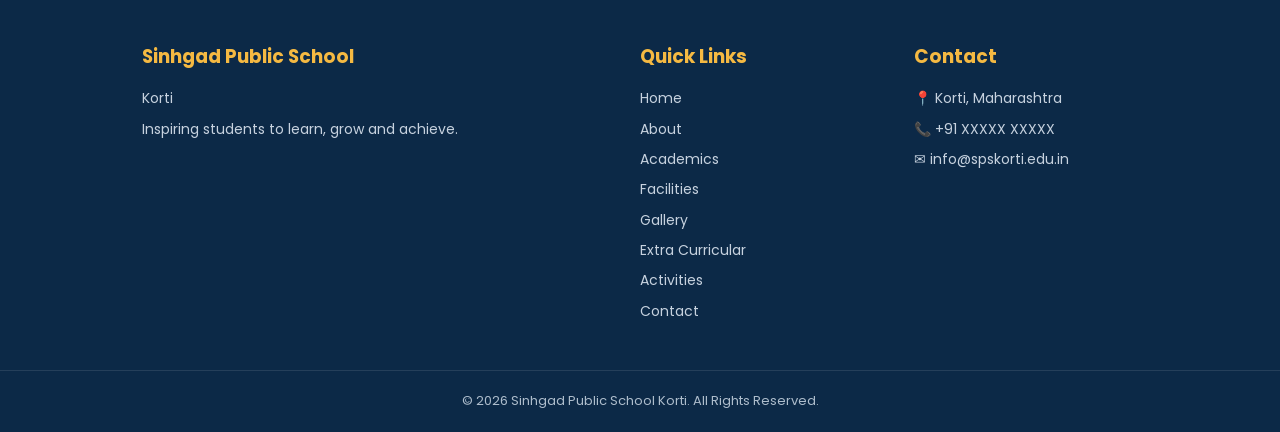
==== commit aad5ca7d: "Added committee PDF tabs" ====
--- a/index.html
+++ b/index.html
@@ -55,9 +55,7 @@
                 Home
             </a>
 
-            <a href="#about">
-                About
-            </a>
+           
 
             <a href="#academics">
                 Academics
@@ -93,7 +91,9 @@
                 </div>
 
             </div>
-
+                <a href="#about">
+                About
+            </a>
 
             <a href="#contact">
                 Contact
@@ -154,6 +154,493 @@
 
 
 
+
+    <!-- ==================================================
+         ACADEMICS SECTION
+    ================================================== -->
+
+    <section id="academics" class="content-section">
+
+        <div class="section-title">
+
+            <p>
+                ACADEMICS
+            </p>
+
+            <h2>
+                Excellence in Education
+            </h2>
+
+        </div>
+
+
+        <div class="content-container">
+
+            <div class="content-box">
+
+                <div class="feature-icon">
+                    📚
+                </div>
+
+                <h3>
+                   Committees 
+                </h3>
+
+                <p>
+                    Our academic programs focus on building strong
+                    fundamentals and encouraging students to think,
+                    question and understand concepts.
+                </p>
+
+            </div>
+<div class="content-box">
+
+    <div class="feature-icon">
+        📚
+    </div>
+
+    <h3>
+        Committees
+    </h3>
+
+    <p>
+        Our academic programs focus on building strong
+        fundamentals and encouraging students to think,
+        question and understand concepts.
+    </p>
+
+    <div class="committee-tabs">
+
+        <a href="pdf/DISCIPLINE Committee.pdf" target="_blank">
+   Discipline Committee           
+        </a>
+
+        <a href="pdf/Grievance Committee.pdf" target="_blank">
+            Grievance Committee
+        </a>
+
+        <a href="pdf/PTA List 2026-27.pdf" target="_blank">
+            Parent Teacher Association           
+        </a>
+
+        <a href="pdf/School Management Committee 2026-27.pdf" target="_blank">
+           School Management Committee
+
+        </a>
+
+    </div>
+
+</div>
+
+            <div class="content-box">
+
+                <div class="feature-icon">
+                    🔬
+                </div>
+
+                <h3>
+                    Practical Learning
+                </h3>
+
+                <p>
+                    Students are encouraged to learn through practical
+                    activities, experiments, projects and real-world
+                    applications.
+                </p>
+
+            </div>
+
+
+            <div class="content-box">
+
+                <div class="feature-icon">
+                    💻
+                </div>
+
+                <h3>
+                    Digital Learning
+                </h3>
+
+                <p>
+                    Technology and digital resources are used to make
+                    learning interactive and engaging.
+                </p>
+
+            </div>
+
+        </div>
+
+    </section>
+
+
+
+    <!-- ==================================================
+         FACILITIES SECTION
+    ================================================== -->
+
+    <section id="facilities" class="features">
+
+        <div class="section-title">
+
+            <p>
+                OUR FACILITIES
+            </p>
+
+            <h2>
+                Learning Beyond Classrooms
+            </h2>
+
+        </div>
+
+
+        <div class="feature-container">
+
+
+            <div class="feature-box">
+
+                <div class="feature-icon">
+                    🏫
+                </div>
+
+                <h3>
+                    Modern Classrooms
+                </h3>
+
+                <p>
+                    Comfortable and well-equipped classrooms designed
+                    to support effective learning.
+                </p>
+
+            </div>
+
+
+            <div class="feature-box">
+
+                <div class="feature-icon">
+                    🔬
+                </div>
+
+                <h3>
+                    Science Laboratories
+                </h3>
+
+                <p>
+                    Practical learning facilities that encourage
+                    scientific thinking and experimentation.
+                </p>
+
+            </div>
+
+
+            <div class="feature-box">
+
+                <div class="feature-icon">
+                    ⚽
+                </div>
+
+                <h3>
+                    Sports Facilities
+                </h3>
+
+                <p>
+                    Sports and physical activities that promote
+                    fitness, teamwork and discipline.
+                </p>
+
+            </div>
+
+
+            <div class="feature-box">
+
+                <div class="feature-icon">
+                    📖
+                </div>
+
+                <h3>
+                    Library
+                </h3>
+
+                <p>
+                    A learning space where students can explore books,
+                    knowledge and new ideas.
+                </p>
+
+            </div>
+
+        </div>
+
+    </section>
+
+
+
+    <!-- ==================================================
+         GALLERY SECTION
+    ================================================== -->
+
+    <section id="gallery" class="gallery-section">
+
+        <div class="section-title">
+
+            <p>
+                OUR EVENTS
+            </p>
+
+            <h2>
+                Moments From Our School
+            </h2>
+
+        </div>
+
+
+        <div class="gallery-container">
+
+
+            <div class="gallery-card">
+
+                <img src="images/school.jpg" alt="School Campus">
+
+                <h3>
+                    School Campus
+                </h3>
+
+            </div>
+
+
+            <div class="gallery-card">
+
+                <img src="images/classroom2.jpeg" alt="Classroom">
+
+                <h3>
+                    Classrooms
+                </h3>
+
+            </div>
+
+
+            <div class="gallery-card">
+
+                <img src="images/playground.jpeg" alt="Playground">
+
+                <h3>
+                    Sports & Playground
+                </h3>
+
+            </div>
+
+
+            <div class="gallery-card">
+
+                <img src="images/laboratory.jpeg" alt="Laboratory">
+
+                <h3>
+                    Laboratory
+                </h3>
+
+            </div>
+
+        </div>
+
+    </section>
+
+
+
+    <!-- ==================================================
+         EXTRA CURRICULAR SECTION
+    ================================================== -->
+
+    <section id="extra-curricular" class="event-section">
+
+        <div class="section-title">
+
+            <p>
+                EXTRA CURRICULAR
+            </p>
+
+            <h2>
+                Explore Student Talents
+            </h2>
+
+        </div>
+
+
+        <div class="event-container">
+
+
+            <div class="event-card">
+
+                <div class="event-icon">
+                    🎨
+                </div>
+
+                <h3>
+                    Art & Drawing
+                </h3>
+
+                <p>
+                    Students express their creativity through
+                    drawing, painting and other artistic activities.
+                </p>
+
+            </div>
+
+
+            <div class="event-card">
+
+                <div class="event-icon">
+                    🎵
+                </div>
+
+                <h3>
+                    Music & Dance
+                </h3>
+
+                <p>
+                    Students develop confidence and creativity
+                    through music, dance and cultural performances.
+                </p>
+
+            </div>
+
+
+            <div class="event-card">
+
+                <div class="event-icon">
+                    🎭
+                </div>
+
+                <h3>
+                    Drama & Theatre
+                </h3>
+
+                <p>
+                    Theatre activities help students improve
+                    communication, confidence and teamwork.
+                </p>
+
+            </div>
+
+
+            <div class="event-card">
+
+                <div class="event-icon">
+                    🏆
+                </div>
+
+                <h3>
+                    Competitions
+                </h3>
+
+                <p>
+                    Students participate in various academic,
+                    cultural and creative competitions.
+                </p>
+
+            </div>
+
+        </div>
+
+    </section>
+
+
+
+    <!-- ==================================================
+         ACTIVITIES SECTION
+    ================================================== -->
+
+    <section id="activities" class="event-section activities-section">
+
+        <div class="section-title">
+
+            <p>
+                OUR ACTIVITIES
+            </p>
+
+            <h2>
+                Learning Through Activities
+            </h2>
+
+        </div>
+
+
+        <div class="event-container">
+
+
+            <div class="event-card">
+
+                <div class="event-icon">
+                    ⚽
+                </div>
+
+                <h3>
+                    Sports Activities
+                </h3>
+
+                <p>
+                    Regular sports activities encourage fitness,
+                    teamwork, discipline and healthy competition.
+                </p>
+
+            </div>
+
+
+            <div class="event-card">
+
+                <div class="event-icon">
+                    🌱
+                </div>
+
+                <h3>
+                    Environmental Activities
+                </h3>
+
+                <p>
+                    Students participate in activities that promote
+                    environmental awareness and responsibility.
+                </p>
+
+            </div>
+
+
+            <div class="event-card">
+
+                <div class="event-icon">
+                    🔬
+                </div>
+
+                <h3>
+                    Science Activities
+                </h3>
+
+                <p>
+                    Experiments, projects and science activities
+                    encourage curiosity and practical learning.
+                </p>
+
+            </div>
+
+
+            <div class="event-card">
+
+                <div class="event-icon">
+                    🤝
+                </div>
+
+                <h3>
+                    Social Activities
+                </h3>
+
+                <p>
+                    Students take part in teamwork and community
+                    activities that develop social responsibility.
+                </p>
+
+            </div>
+
+        </div>
+
+    </section>
+
+
     <!-- ==================================================
          ABOUT SECTION
     ================================================== -->
@@ -182,16 +669,23 @@
                 </h3>
 
                 <p>
-                    Sinhgad Public School Korti is committed to providing
-                    quality education in a supportive and inspiring
-                    environment. We encourage students to learn,
-                    explore, innovate and develop their unique talents.
-                </p>
-
-                <p>
-                    Our focus is not only on academic excellence but also
-                    on character development, discipline, creativity,
-                    communication and overall personality development.
+                    Sinhgad Public School - a Senior Secondary School was established in 2010 at Korti, Pandharpur to provide quality
+                     education to the children of this rural area. The school ensures the highest quality of faculty, resources and 
+                     infrastructure and helps to build a society that is vibrant and growing through sharing and enhancing knowledge.
+                </p>
+                     <h3>
+                   Mission Statement
+                </h3>
+                <p>
+                   Sinhgad Public School Korti -Pandharpur strives to be a community of Learners in which all stake holders are 
+                   collectively engaged with challenging academic, physical, emotional, social and safe environment where everyone can learn and respect 
+                   each other. We dare to use innovative techniques to enhance lifelong learning through technology, intelligence tools and instructional 
+                   strategies. We will provide each student with the application based knowledge, skill and positive attitude to become a productive and
+                    responsible citizen in a challenging, technological and diverse world. We plan to adopt all cultural background and diversities to 
+                    nurture growth, responsibility and productivity by promoting sportsmanship, school spirit and pride in our self. We are also committed 
+                    to promote and enhance the educational growth in our neighbouring rural areas.
+
+
                 </p>
 
             </div>
@@ -204,13 +698,17 @@
                 </div>
 
                 <h3>
-                    Quality Education
-                </h3>
-
-                <p>
-                    Creating a strong foundation for academic and
-                    personal growth.
-                </p>
+                    Affiliation Status
+                </h3>
+
+            <p>
+    The School got sanction for Extension of Affiliation of the Central Board of Secondary Education (C.B.S.E.), New Delhi for a period of Five years w. e. f 01/04/2026 to 31/03/2031.
+</p>
+
+<ul class="school-info">
+    <li>The School's Affiliation number is 1130295 and School number is 30210.</li>
+    <li>The School got upgraded to Senior Secondary Level in 2013.</li>
+</ul>
 
             </div>
 
@@ -218,466 +716,16 @@
             <div class="about-card">
 
                 <div class="card-icon">
-                    🌱
-                </div>
-
-                <h3>
-                    Holistic Development
-                </h3>
-
-                <p>
-                    Encouraging students to develop skills beyond
-                    the classroom.
-                </p>
-
-            </div>
-
-        </div>
-
-    </section>
-
-
-
-    <!-- ==================================================
-         ACADEMICS SECTION
-    ================================================== -->
-
-    <section id="academics" class="content-section">
-
-        <div class="section-title">
-
-            <p>
-                ACADEMICS
-            </p>
-
-            <h2>
-                Excellence in Education
-            </h2>
-
-        </div>
-
-
-        <div class="content-container">
-
-            <div class="content-box">
-
-                <div class="feature-icon">
-                    📚
-                </div>
-
-                <h3>
-                    Strong Academic Foundation
-                </h3>
-
-                <p>
-                    Our academic programs focus on building strong
-                    fundamentals and encouraging students to think,
-                    question and understand concepts.
-                </p>
-
-            </div>
-
-
-            <div class="content-box">
-
-                <div class="feature-icon">
-                    🔬
-                </div>
-
-                <h3>
-                    Practical Learning
-                </h3>
-
-                <p>
-                    Students are encouraged to learn through practical
-                    activities, experiments, projects and real-world
-                    applications.
-                </p>
-
-            </div>
-
-
-            <div class="content-box">
-
-                <div class="feature-icon">
-                    💻
-                </div>
-
-                <h3>
-                    Digital Learning
-                </h3>
-
-                <p>
-                    Technology and digital resources are used to make
-                    learning interactive and engaging.
-                </p>
-
-            </div>
-
-        </div>
-
-    </section>
-
-
-
-    <!-- ==================================================
-         FACILITIES SECTION
-    ================================================== -->
-
-    <section id="facilities" class="features">
-
-        <div class="section-title">
-
-            <p>
-                OUR FACILITIES
-            </p>
-
-            <h2>
-                Learning Beyond Classrooms
-            </h2>
-
-        </div>
-
-
-        <div class="feature-container">
-
-
-            <div class="feature-box">
-
-                <div class="feature-icon">
-                    🏫
-                </div>
-
-                <h3>
-                    Modern Classrooms
-                </h3>
-
-                <p>
-                    Comfortable and well-equipped classrooms designed
-                    to support effective learning.
-                </p>
-
-            </div>
-
-
-            <div class="feature-box">
-
-                <div class="feature-icon">
-                    🔬
-                </div>
-
-                <h3>
-                    Science Laboratories
-                </h3>
-
-                <p>
-                    Practical learning facilities that encourage
-                    scientific thinking and experimentation.
-                </p>
-
-            </div>
-
-
-            <div class="feature-box">
-
-                <div class="feature-icon">
-                    ⚽
-                </div>
-
-                <h3>
-                    Sports Facilities
-                </h3>
-
-                <p>
-                    Sports and physical activities that promote
-                    fitness, teamwork and discipline.
-                </p>
-
-            </div>
-
-
-            <div class="feature-box">
-
-                <div class="feature-icon">
-                    📖
-                </div>
-
-                <h3>
-                    Library
-                </h3>
-
-                <p>
-                    A learning space where students can explore books,
-                    knowledge and new ideas.
-                </p>
-
-            </div>
-
-        </div>
-
-    </section>
-
-
-
-    <!-- ==================================================
-         GALLERY SECTION
-    ================================================== -->
-
-    <section id="gallery" class="gallery-section">
-
-        <div class="section-title">
-
-            <p>
-                OUR EVENTS
-            </p>
-
-            <h2>
-                Moments From Our School
-            </h2>
-
-        </div>
-
-
-        <div class="gallery-container">
-
-
-            <div class="gallery-card">
-
-                <img src="images/school.jpg" alt="School Campus">
-
-                <h3>
-                    School Campus
-                </h3>
-
-            </div>
-
-
-            <div class="gallery-card">
-
-                <img src="images/classroom2.jpeg" alt="Classroom">
-
-                <h3>
-                    Classrooms
-                </h3>
-
-            </div>
-
-
-            <div class="gallery-card">
-
-                <img src="images/playground.jpeg" alt="Playground">
-
-                <h3>
-                    Sports & Playground
-                </h3>
-
-            </div>
-
-
-            <div class="gallery-card">
-
-                <img src="images/laboratory.jpeg" alt="Laboratory">
-
-                <h3>
-                    Laboratory
-                </h3>
-
-            </div>
-
-        </div>
-
-    </section>
-
-
-
-    <!-- ==================================================
-         EXTRA CURRICULAR SECTION
-    ================================================== -->
-
-    <section id="extra-curricular" class="event-section">
-
-        <div class="section-title">
-
-            <p>
-                EXTRA CURRICULAR
-            </p>
-
-            <h2>
-                Explore Student Talents
-            </h2>
-
-        </div>
-
-
-        <div class="event-container">
-
-
-            <div class="event-card">
-
-                <div class="event-icon">
-                    🎨
-                </div>
-
-                <h3>
-                    Art & Drawing
-                </h3>
-
-                <p>
-                    Students express their creativity through
-                    drawing, painting and other artistic activities.
-                </p>
-
-            </div>
-
-
-            <div class="event-card">
-
-                <div class="event-icon">
-                    🎵
-                </div>
-
-                <h3>
-                    Music & Dance
-                </h3>
-
-                <p>
-                    Students develop confidence and creativity
-                    through music, dance and cultural performances.
-                </p>
-
-            </div>
-
-
-            <div class="event-card">
-
-                <div class="event-icon">
-                    🎭
-                </div>
-
-                <h3>
-                    Drama & Theatre
-                </h3>
-
-                <p>
-                    Theatre activities help students improve
-                    communication, confidence and teamwork.
-                </p>
-
-            </div>
-
-
-            <div class="event-card">
-
-                <div class="event-icon">
-                    🏆
-                </div>
-
-                <h3>
-                    Competitions
-                </h3>
-
-                <p>
-                    Students participate in various academic,
-                    cultural and creative competitions.
-                </p>
-
-            </div>
-
-        </div>
-
-    </section>
-
-
-
-    <!-- ==================================================
-         ACTIVITIES SECTION
-    ================================================== -->
-
-    <section id="activities" class="event-section activities-section">
-
-        <div class="section-title">
-
-            <p>
-                OUR ACTIVITIES
-            </p>
-
-            <h2>
-                Learning Through Activities
-            </h2>
-
-        </div>
-
-
-        <div class="event-container">
-
-
-            <div class="event-card">
-
-                <div class="event-icon">
-                    ⚽
-                </div>
-
-                <h3>
-                    Sports Activities
-                </h3>
-
-                <p>
-                    Regular sports activities encourage fitness,
-                    teamwork, discipline and healthy competition.
-                </p>
-
-            </div>
-
-
-            <div class="event-card">
-
-                <div class="event-icon">
-                    🌱
-                </div>
-
-                <h3>
-                    Environmental Activities
-                </h3>
-
-                <p>
-                    Students participate in activities that promote
-                    environmental awareness and responsibility.
-                </p>
-
-            </div>
-
-
-            <div class="event-card">
-
-                <div class="event-icon">
-                    🔬
-                </div>
-
-                <h3>
-                    Science Activities
-                </h3>
-
-                <p>
-                    Experiments, projects and science activities
-                    encourage curiosity and practical learning.
-                </p>
-
-            </div>
-
-
-            <div class="event-card">
-
-                <div class="event-icon">
-                    🤝
-                </div>
-
-                <h3>
-                    Social Activities
-                </h3>
-
-                <p>
-                    Students take part in teamwork and community
-                    activities that develop social responsibility.
+                    🎓
+                </div>
+
+                <h3>
+                    School Curriculum
+                </h3>
+
+                <p>
+                   The school is affiliated with C.B.S.E. and follows the courses and rules lay down by it. The school has 
+                   adopted books based on C.B.S.E. and N.C.E.R.T. (Govt. of India)
                 </p>
 
             </div>
--- a/style.css
+++ b/style.css
@@ -1,1021 +1,1109 @@
-/* ==================================================
-   GENERAL
-================================================== */
-
-* {
-    margin: 0;
-    padding: 0;
-    box-sizing: border-box;
-}
-
-html {
-    scroll-behavior: smooth;
-    scroll-padding-top: 90px;
-}
-
-body {
+/* ================================================== 
+   GENERAL 
+================================================== */ 
+ 
+* { 
+    margin: 0; 
+    padding: 0; 
+    box-sizing: border-box; 
+} 
+ 
+html { 
+    scroll-behavior: smooth; 
+    scroll-padding-top: 90px; 
+} 
+ 
+body { 
+    font-family: 'Poppins', sans-serif; 
+    background: #f7f9fc; 
+    color: #222; 
+    line-height: 1.6; 
+} 
+ 
+a { 
+    text-decoration: none; 
+} 
+ 
+ 
+/* ================================================== 
+   HEADER / MAIN NAVIGATION 
+================================================== */ 
+ 
+.header { 
+    width: 100%; 
+    height: 85px; 
+ 
+    background: #ffffff; 
+ 
+    display: flex; 
+    align-items: center; 
+    justify-content: space-between; 
+ 
+    padding: 0 6%; 
+ 
+    position: sticky; 
+    top: 0; 
+ 
+    z-index: 1000; 
+ 
+    box-shadow: 0 2px 12px rgba(0, 0, 0, 0.08); 
+} 
+ 
+ 
+/* Logo */ 
+ 
+.logo-area { 
+    display: flex; 
+    align-items: center; 
+    gap: 12px; 
+} 
+ 
+.logo-circle { 
+    width: 52px; 
+    height: 52px; 
+ 
+    border-radius: 50%; 
+ 
+    background: #123c69; 
+    color: white; 
+ 
+    display: flex; 
+    align-items: center; 
+    justify-content: center; 
+ 
+    font-weight: 700; 
+    font-size: 15px; 
+} 
+ 
+.school-name h2 { 
+    font-size: 18px; 
+    color: #123c69; 
+    line-height: 1.2; 
+} 
+ 
+.school-name p { 
+    font-size: 13px; 
+    color: #777; 
+} 
+.school-info {
+    color: #666;
     font-family: 'Poppins', sans-serif;
-    background: #f7f9fc;
-    color: #222;
+    font-size: 14px;
+    font-weight: 400;
     line-height: 1.6;
 }
 
-a {
+.school-info li {
+    font-family: 'Poppins', sans-serif;
+    font-size: 14px;
+    font-weight: 400;
+    line-height: 1.6;
+}
+ 
+ 
+/* ==================================================
+   NAVIGATION
+================================================== */ 
+ 
+.navbar { 
+    display: flex; 
+    align-items: center; 
+    gap: 28px; 
+} 
+
+
+/* Main navigation tabs */
+
+.navbar > a,
+.dropdown > .dropbtn {
+    color: #333; 
+    font-size: 14px; 
+    font-weight: 500; 
+
+    display: inline-block;
+
+    transition: all 0.25s ease;
+}
+
+
+/* Main tabs hover */
+
+.navbar > a:hover,
+.dropdown > .dropbtn:hover {
+    color: #123c69;
+
+    transform: scale(1.40);
+
+    font-weight: 600;
+
+    text-shadow: 0 2px 8px rgba(18, 60, 105, 0.25);
+}
+
+
+/* Active tab */
+
+.navbar a.active { 
+    color: #123c69; 
+} 
+ 
+ 
+/* ================================================== 
+   EVENTS DROPDOWN 
+================================================== */ 
+ 
+.dropdown { 
+    position: relative; 
+} 
+ 
+.dropdown .dropbtn { 
+    cursor: pointer;
+
+    /* Important for Events hover animation */
+    display: inline-block;
+    transition: all 0.25s ease;
+} 
+ 
+ 
+/* Dropdown menu */ 
+ 
+.dropdown-content { 
+    display: none; 
+ 
+    position: absolute; 
+ 
+    top: 100%; 
+    left: 0; 
+ 
+    min-width: 200px; 
+ 
+    background: white; 
+ 
+    box-shadow: 0 8px 20px rgba(0, 0, 0, 0.15); 
+ 
+    border-radius: 6px; 
+ 
+    padding: 8px 0; 
+ 
+    z-index: 2000; 
+} 
+ 
+ 
+/* Dropdown links */ 
+ 
+.dropdown-content a { 
+    display: block; 
+ 
+    padding: 11px 18px; 
+ 
+    color: #333 !important; 
+ 
+    font-size: 14px; 
+ 
+    white-space: nowrap; 
+ 
+    transition: 0.3s; 
+} 
+ 
+ 
+/* Dropdown items hover */ 
+ 
+.dropdown-content a:hover { 
+    background: #f7f9fc; 
+ 
+    color: #123c69 !important;
+
+    transform: scale(1.05);
+
+    font-weight: 600;
+
+    text-shadow: 0 2px 6px rgba(18, 60, 105, 0.20);
+} 
+ 
+ 
+/* Show dropdown */ 
+ 
+.dropdown:hover .dropdown-content { 
+    display: block; 
+} 
+ 
+ 
+/* ==================================================
+   EVENTS TAB HOVER
+================================================== */
+
+/* This focuses the Events tab itself */
+
+.dropdown:hover > .dropbtn {
+    color: #123c69;
+
+    transform: scale(1.30);
+
+    font-weight: 600;
+
+    text-shadow: 0 2px 8px rgba(18, 60, 105, 0.25);
+}
+ 
+ 
+/* ================================================== 
+   ADMISSION BUTTON 
+================================================== */ 
+ 
+.admission-btn { 
+    background: #f39c12 !important; 
+ 
+    color: white !important; 
+ 
+    padding: 11px 20px; 
+ 
+    border-radius: 25px; 
+ 
+    font-weight: 600 !important; 
+} 
+ 
+.admission-btn:hover { 
+    background: #d98200 !important;
+
+    transform: scale(1.30);
+
+    text-shadow: none;
+} 
+ 
+ 
+/* ================================================== 
+   HERO / HOME 
+================================================== */ 
+ 
+.hero { 
+    min-height: 620px; 
+ 
+    display: flex; 
+    align-items: center; 
+ 
+    padding: 80px 8%; 
+ 
+    background: 
+        linear-gradient( 
+            90deg, 
+            rgba(18, 60, 105, 0.97), 
+            rgba(18, 60, 105, 0.82), 
+            rgba(18, 60, 105, 0.45) 
+        ), 
+        url("images/school.jpg"); 
+ 
+    background-size: cover; 
+ 
+    background-position: center; 
+} 
+ 
+.hero-content { 
+    max-width: 700px; 
+ 
+    color: white; 
+} 
+ 
+.welcome-text { 
+    font-size: 16px; 
+ 
+    font-weight: 600; 
+ 
+    letter-spacing: 3px; 
+ 
+    color: #f5b942; 
+ 
+    margin-bottom: 15px; 
+} 
+ 
+.hero h1 { 
+    font-size: 52px; 
+ 
+    line-height: 1.15; 
+ 
+    margin-bottom: 5px; 
+} 
+ 
+.hero h2 { 
+    font-size: 32px; 
+ 
+    margin-bottom: 20px; 
+ 
+    color: #f5b942; 
+} 
+ 
+.hero-description { 
+    max-width: 600px; 
+ 
+    font-size: 17px; 
+ 
+    margin-bottom: 30px; 
+ 
+    color: #f0f0f0; 
+} 
+ 
+ 
+/* Hero Buttons */ 
+ 
+.hero-buttons { 
+    display: flex; 
+ 
+    gap: 15px; 
+} 
+ 
+.primary-btn, 
+.secondary-btn { 
+    padding: 13px 25px; 
+ 
+    border-radius: 5px; 
+ 
+    font-weight: 600; 
+ 
+    transition: 0.3s; 
+} 
+ 
+.primary-btn { 
+    background: #f39c12; 
+ 
+    color: white; 
+} 
+ 
+.primary-btn:hover { 
+    background: #d98200; 
+} 
+ 
+.secondary-btn { 
+    border: 2px solid white; 
+ 
+    color: white; 
+} 
+ 
+.secondary-btn:hover { 
+    background: white; 
+ 
+    color: #123c69; 
+} 
+ 
+ 
+/* ================================================== 
+   SECTION TITLE 
+================================================== */ 
+ 
+.section-title { 
+    text-align: center; 
+ 
+    max-width: 700px; 
+ 
+    margin: 0 auto 50px; 
+} 
+ 
+.section-title p { 
+    color: #f39c12; 
+ 
+    font-size: 14px; 
+ 
+    font-weight: 600; 
+ 
+    letter-spacing: 2px; 
+} 
+ 
+.section-title h2 { 
+    font-size: 32px; 
+ 
+    color: #123c69; 
+ 
+    margin-top: 8px; 
+} 
+ 
+ 
+/* ================================================== 
+   ABOUT 
+================================================== */ 
+ 
+.about-section { 
+    padding: 90px 8%; 
+ 
+    background: white; 
+} 
+ 
+.about-content { 
+    display: grid; 
+ 
+    grid-template-columns: 2fr 1fr 1fr; 
+ 
+    gap: 25px; 
+ 
+    max-width: 1200px; 
+ 
+    margin: auto; 
+} 
+ 
+.about-text { 
+    padding: 20px; 
+} 
+ 
+.about-text h3 { 
+    font-size: 25px; 
+ 
+    color: #123c69; 
+ 
+    margin-bottom: 15px; 
+} 
+ 
+.about-text p { 
+    color: #666; 
+ 
+    margin-bottom: 15px; 
+} 
+ 
+.about-card { 
+    padding: 35px 25px; 
+ 
+    background: #f7f9fc; 
+ 
+    border-radius: 10px; 
+ 
+    text-align: center; 
+ 
+    transition: 0.3s; 
+} 
+ 
+.about-card:hover { 
+    transform: translateY(-8px); 
+ 
+    box-shadow: 0 10px 25px rgba(0, 0, 0, 0.08); 
+} 
+ 
+.card-icon { 
+    font-size: 40px; 
+ 
+    margin-bottom: 15px; 
+} 
+ 
+.about-card h3 { 
+    color: #123c69; 
+ 
+    margin-bottom: 10px; 
+} 
+ 
+.about-card p { 
+    color: #666; 
+ 
+    font-size: 14px; 
+} 
+ /* ==================================================
+   COMMITTEE PDF TABS
+================================================== */
+
+.committee-tabs {
+    display: grid;
+    grid-template-columns: 1fr 1fr;
+    gap: 8px;
+    margin-top: 15px;
+}
+
+.committee-tabs a {
+    color: #123c69;
+    font-family: 'Poppins', sans-serif;
+    font-size: 13px;
+    font-weight: 500;
     text-decoration: none;
+    padding: 7px 5px;
+    border: 1px solid #123c69;
+    border-radius: 5px;
+    transition: 0.3s;
 }
 
-
-/* ==================================================
-   HEADER / MAIN NAVIGATION
-================================================== */
-
-.header {
-    width: 100%;
-    height: 85px;
-
-    background: #ffffff;
-
-    display: flex;
-    align-items: center;
-    justify-content: space-between;
-
-    padding: 0 6%;
-
-    position: sticky;
-    top: 0;
-
-    z-index: 1000;
-
-    box-shadow: 0 2px 12px rgba(0, 0, 0, 0.08);
-}
-
-
-/* Logo */
-
-.logo-area {
-    display: flex;
-    align-items: center;
-    gap: 12px;
-}
-
-.logo-circle {
-    width: 52px;
-    height: 52px;
-
-    border-radius: 50%;
-
+.committee-tabs a:hover {
     background: #123c69;
     color: white;
-
-    display: flex;
-    align-items: center;
-    justify-content: center;
-
-    font-weight: 700;
-    font-size: 15px;
 }
-
-.school-name h2 {
-    font-size: 18px;
-    color: #123c69;
-    line-height: 1.2;
-}
-
-.school-name p {
-    font-size: 13px;
-    color: #777;
-}
-
-
-/* Navigation */
-
-.navbar {
-    display: flex;
-    align-items: center;
-    gap: 28px;
-}
-
-.navbar a {
-    color: #333;
-    font-size: 14px;
-    font-weight: 500;
-
-    transition: 0.3s;
-}
-
-.navbar a:hover,
-.navbar a.active {
-    color: #123c69;
-}
-
-
-/* ==================================================
-   EVENTS DROPDOWN
-================================================== */
-
-.dropdown {
-    position: relative;
-}
-
-.dropdown .dropbtn {
-    cursor: pointer;
-}
-
-
-/* Dropdown menu */
-
-.dropdown-content {
-    display: none;
-
-    position: absolute;
-
-    top: 100%;
-    left: 0;
-
-    min-width: 200px;
-
-    background: white;
-
-    box-shadow: 0 8px 20px rgba(0, 0, 0, 0.15);
-
-    border-radius: 6px;
-
-    padding: 8px 0;
-
-    z-index: 2000;
-}
-
-
-/* Dropdown links */
-
-.dropdown-content a {
-    display: block;
-
-    padding: 11px 18px;
-
-    color: #333 !important;
-
-    font-size: 14px;
-
-    white-space: nowrap;
-
-    transition: 0.3s;
-}
-
-
-/* Dropdown hover */
-
-.dropdown-content a:hover {
-    background: #f7f9fc;
-
-    color: #123c69 !important;
-}
-
-
-/* Show dropdown */
-
-.dropdown:hover .dropdown-content {
-    display: block;
-}
-
-
-/* Events hover */
-
-.dropdown:hover .dropbtn {
-    color: #123c69;
-}
-
-
-/* ==================================================
-   ADMISSION BUTTON
-================================================== */
-
-.admission-btn {
-    background: #f39c12 !important;
-
-    color: white !important;
-
-    padding: 11px 20px;
-
-    border-radius: 25px;
-
-    font-weight: 600 !important;
-}
-
-.admission-btn:hover {
-    background: #d98200 !important;
-}
-
-
-/* ==================================================
-   HERO / HOME
-================================================== */
-
-.hero {
-    min-height: 620px;
-
-    display: flex;
-    align-items: center;
-
-    padding: 80px 8%;
-
-    background:
-        linear-gradient(
-            90deg,
-            rgba(18, 60, 105, 0.97),
-            rgba(18, 60, 105, 0.82),
-            rgba(18, 60, 105, 0.45)
-        ),
-        url("images/school.jpg");
-
-    background-size: cover;
-
-    background-position: center;
-}
-
-.hero-content {
-    max-width: 700px;
-
-    color: white;
-}
-
-.welcome-text {
-    font-size: 16px;
-
-    font-weight: 600;
-
-    letter-spacing: 3px;
-
-    color: #f5b942;
-
-    margin-bottom: 15px;
-}
-
-.hero h1 {
-    font-size: 52px;
-
-    line-height: 1.15;
-
-    margin-bottom: 5px;
-}
-
-.hero h2 {
-    font-size: 32px;
-
-    margin-bottom: 20px;
-
-    color: #f5b942;
-}
-
-.hero-description {
-    max-width: 600px;
-
-    font-size: 17px;
-
-    margin-bottom: 30px;
-
-    color: #f0f0f0;
-}
-
-
-/* Hero Buttons */
-
-.hero-buttons {
-    display: flex;
-
-    gap: 15px;
-}
-
-.primary-btn,
-.secondary-btn {
-    padding: 13px 25px;
-
-    border-radius: 5px;
-
-    font-weight: 600;
-
-    transition: 0.3s;
-}
-
-.primary-btn {
-    background: #f39c12;
-
-    color: white;
-}
-
-.primary-btn:hover {
-    background: #d98200;
-}
-
-.secondary-btn {
-    border: 2px solid white;
-
-    color: white;
-}
-
-.secondary-btn:hover {
-    background: white;
-
-    color: #123c69;
-}
-
-
-/* ==================================================
-   SECTION TITLE
-================================================== */
-
-.section-title {
-    text-align: center;
-
-    max-width: 700px;
-
-    margin: 0 auto 50px;
-}
-
-.section-title p {
-    color: #f39c12;
-
-    font-size: 14px;
-
-    font-weight: 600;
-
-    letter-spacing: 2px;
-}
-
-.section-title h2 {
-    font-size: 32px;
-
-    color: #123c69;
-
-    margin-top: 8px;
-}
-
-
-/* ==================================================
-   ABOUT
-================================================== */
-
-.about-section {
-    padding: 90px 8%;
-
-    background: white;
-}
-
-.about-content {
-    display: grid;
-
-    grid-template-columns: 2fr 1fr 1fr;
-
-    gap: 25px;
-
-    max-width: 1200px;
-
-    margin: auto;
-}
-
-.about-text {
-    padding: 20px;
-}
-
-.about-text h3 {
-    font-size: 25px;
-
-    color: #123c69;
-
-    margin-bottom: 15px;
-}
-
-.about-text p {
-    color: #666;
-
-    margin-bottom: 15px;
-}
-
-.about-card {
-    padding: 35px 25px;
-
-    background: #f7f9fc;
-
-    border-radius: 10px;
-
-    text-align: center;
-
-    transition: 0.3s;
-}
-
-.about-card:hover {
-    transform: translateY(-8px);
-
-    box-shadow: 0 10px 25px rgba(0, 0, 0, 0.08);
-}
-
-.card-icon {
-    font-size: 40px;
-
-    margin-bottom: 15px;
-}
-
-.about-card h3 {
-    color: #123c69;
-
-    margin-bottom: 10px;
-}
-
-.about-card p {
-    color: #666;
-
-    font-size: 14px;
-}
-
-
-/* ==================================================
-   ACADEMICS
-================================================== */
-
-.content-section {
-    padding: 90px 8%;
-
-    background: white;
-}
-
-.content-container {
-    max-width: 1200px;
-
-    margin: auto;
-
-    display: grid;
-
-    grid-template-columns: repeat(3, 1fr);
-
-    gap: 25px;
-}
-
-.content-box {
-    background: #f7f9fc;
-
-    padding: 40px 30px;
-
-    text-align: center;
-
-    border-radius: 10px;
-
-    transition: 0.3s;
-}
-
-.content-box:hover {
-    transform: translateY(-8px);
-
-    box-shadow: 0 10px 25px rgba(0, 0, 0, 0.08);
-}
-
-.content-box h3 {
-    color: #123c69;
-
-    margin: 15px 0;
-}
-
-.content-box p {
-    color: #666;
-
-    font-size: 14px;
-}
-
-
-/* ==================================================
-   FACILITIES
-================================================== */
-
-.features {
-    padding: 90px 8%;
-
-    background: #f7f9fc;
-}
-
-.feature-container {
-    max-width: 1200px;
-
-    margin: auto;
-
-    display: grid;
-
-    grid-template-columns: repeat(4, 1fr);
-
-    gap: 20px;
-}
-
-.feature-box {
-    background: white;
-
-    padding: 35px 25px;
-
-    text-align: center;
-
-    border-radius: 10px;
-
-    transition: 0.3s;
-}
-
-.feature-box:hover {
-    transform: translateY(-8px);
-
-    box-shadow: 0 10px 25px rgba(0, 0, 0, 0.08);
-}
-
-.feature-icon {
-    font-size: 38px;
-
-    margin-bottom: 15px;
-}
-
-.feature-box h3 {
-    color: #123c69;
-
-    margin-bottom: 10px;
-}
-
-.feature-box p {
-    color: #666;
-
-    font-size: 14px;
-}
-
-
-/* ==================================================
-   GALLERY
-================================================== */
-
-.gallery-section {
-    padding: 90px 8%;
-
-    background: white;
-}
-
-.gallery-container {
-    max-width: 1200px;
-
-    margin: auto;
-
-    display: grid;
-
-    grid-template-columns: repeat(4, 1fr);
-
-    gap: 20px;
-}
-
-.gallery-card {
-    background: #f7f9fc;
-
-    border-radius: 10px;
-
-    overflow: hidden;
-
-    transition: 0.3s;
-}
-
-.gallery-card:hover {
-    transform: translateY(-8px);
-
-    box-shadow: 0 10px 25px rgba(0, 0, 0, 0.12);
-}
-
-.gallery-card img {
-    width: 100%;
-
-    height: 220px;
-
-    object-fit: cover;
-
-    display: block;
-}
-
-.gallery-card h3 {
-    color: #123c69;
-
-    font-size: 16px;
-
-    padding: 15px;
-
-    text-align: center;
-}
-
-
-/* ==================================================
-   EXTRA CURRICULAR & ACTIVITIES
-================================================== */
-
-.event-section {
-    padding: 90px 8%;
-
-    background: #f7f9fc;
-}
-
-.activities-section {
-    background: white;
-}
-
-.event-container {
-    max-width: 1200px;
-
-    margin: auto;
-
-    display: grid;
-
-    grid-template-columns: repeat(4, 1fr);
-
-    gap: 20px;
-}
-
-.event-card {
-    background: white;
-
-    padding: 35px 25px;
-
-    text-align: center;
-
-    border-radius: 10px;
-
-    transition: 0.3s;
-
-    box-shadow: 0 3px 12px rgba(0, 0, 0, 0.05);
-}
-
-.activities-section .event-card {
-    background: #f7f9fc;
-}
-
-.event-card:hover {
-    transform: translateY(-8px);
-
-    box-shadow: 0 10px 25px rgba(0, 0, 0, 0.12);
-}
-
-.event-icon {
-    font-size: 42px;
-
-    margin-bottom: 15px;
-}
-
-.event-card h3 {
-    color: #123c69;
-
-    margin-bottom: 12px;
-}
-
-.event-card p {
-    color: #666;
-
-    font-size: 14px;
-
-    line-height: 1.7;
-}
-
-
-/* ==================================================
-   CONTACT
-================================================== */
-
-.contact-section {
-    padding: 90px 8%;
-
-    background: #f7f9fc;
-}
-
-.contact-container {
-    max-width: 1000px;
-
-    margin: auto;
-
-    display: grid;
-
-    grid-template-columns: 1fr 1fr;
-
-    gap: 40px;
-}
-
-.contact-info,
-.contact-form {
-    background: white;
-
-    padding: 35px;
-
-    border-radius: 10px;
-}
-
-.contact-info h3,
-.contact-form h3 {
-    color: #123c69;
-
-    margin-bottom: 25px;
-}
-
-.contact-info p {
-    color: #666;
-
-    margin-bottom: 15px;
-}
-
-
-/* Contact Form */
-
-.contact-form form {
-    display: flex;
-
-    flex-direction: column;
-
-    gap: 15px;
-}
-
-.contact-form input,
-.contact-form textarea {
-    width: 100%;
-
-    padding: 13px 15px;
-
-    border: 1px solid #ddd;
-
-    border-radius: 5px;
-
-    font-family: 'Poppins', sans-serif;
-
-    outline: none;
-}
-
-.contact-form input:focus,
-.contact-form textarea:focus {
-    border-color: #123c69;
-}
-
-.contact-form button {
-    border: none;
-
-    background: #123c69;
-
-    color: white;
-
-    padding: 13px;
-
-    border-radius: 5px;
-
-    font-family: 'Poppins', sans-serif;
-
-    font-weight: 600;
-
-    cursor: pointer;
-
-    transition: 0.3s;
-}
-
-.contact-form button:hover {
-    background: #f39c12;
-}
-
-
-/* ==================================================
-   ADMISSION
-================================================== */
-
-.admission-section {
-    background: #123c69;
-
-    color: white;
-
-    padding: 60px 8%;
-
-    display: flex;
-
-    justify-content: space-between;
-
-    align-items: center;
-
-    gap: 30px;
-}
-
-.admission-section p {
-    color: #f5b942;
-
-    font-size: 13px;
-
-    font-weight: 600;
-
-    letter-spacing: 2px;
-}
-
-.admission-section h2 {
-    font-size: 35px;
-
-    margin: 5px 0;
-}
-
-.admission-section span {
-    color: #dce5ef;
-}
-
-.admission-white-btn {
-    background: white;
-
-    color: #123c69;
-
-    padding: 13px 25px;
-
-    border-radius: 5px;
-
-    font-weight: 600;
-
-    white-space: nowrap;
-}
-
-.admission-white-btn:hover {
-    background: #f39c12;
-
-    color: white;
-}
-
-
-/* ==================================================
-   FOOTER
-================================================== */
-
-footer {
-    background: #0c2947;
-
-    color: white;
-
-    padding-top: 55px;
-}
-
-.footer-content {
-    max-width: 1200px;
-
-    margin: auto;
-
-    padding: 0 8% 40px;
-
-    display: grid;
-
-    grid-template-columns: 2fr 1fr 1fr;
-
-    gap: 50px;
-}
-
-.footer-content h3 {
-    margin-bottom: 15px;
-
-    color: #f5b942;
-}
-
-.footer-content p {
-    color: #c7d2df;
-
-    font-size: 14px;
-
-    margin-bottom: 8px;
-}
-
-.footer-content a {
-    display: block;
-
-    color: #c7d2df;
-
-    font-size: 14px;
-
-    margin-bottom: 8px;
-
-    transition: 0.3s;
-}
-
-.footer-content a:hover {
-    color: white;
-}
-
-.copyright {
-    text-align: center;
-
-    border-top: 1px solid rgba(255, 255, 255, 0.1);
-
-    padding: 20px;
-
-    color: #aebdcc;
-
-    font-size: 13px;
-}
-
-
-/* ==================================================
-   RESPONSIVE DESIGN
-================================================== */
-
-@media (max-width: 1100px) {
-
-    .navbar {
-        gap: 15px;
-    }
-
-    .feature-container,
-    .gallery-container,
-    .event-container {
-        grid-template-columns: repeat(2, 1fr);
-    }
-
-    .about-content {
-        grid-template-columns: 1fr 1fr;
-    }
-
-}
-
-
-@media (max-width: 800px) {
-
-    .header {
-        height: auto;
-
-        padding: 15px 5%;
-
-        flex-direction: column;
-
-        gap: 15px;
-    }
-
-    .navbar {
-        flex-wrap: wrap;
-
-        justify-content: center;
-
-        gap: 12px;
-    }
-
-    .hero {
-        min-height: 550px;
-
-        padding: 60px 7%;
-    }
-
-    .hero h1 {
-        font-size: 38px;
-    }
-
-    .hero h2 {
-        font-size: 26px;
-    }
-
-    .about-content,
-    .content-container,
-    .contact-container {
-        grid-template-columns: 1fr;
-    }
-
-    .feature-container,
-    .gallery-container,
-    .event-container {
-        grid-template-columns: 1fr 1fr;
-    }
-
-    .admission-section {
-        flex-direction: column;
-
-        text-align: center;
-    }
-
-    .footer-content {
-        grid-template-columns: 1fr;
-    }
-
-    /* Mobile dropdown */
-
-    .dropdown-content {
-        left: 50%;
-
-        transform: translateX(-50%);
-    }
-
-}
-
-
-@media (max-width: 550px) {
-
-    .feature-container,
-    .gallery-container,
-    .event-container {
-        grid-template-columns: 1fr;
-    }
-
-    .hero-buttons {
-        flex-direction: column;
-
-        max-width: 220px;
-    }
-
-    .hero h1 {
-        font-size: 32px;
-    }
-
-    .section-title h2 {
-        font-size: 26px;
-    }
-
-    .dropdown-content {
-        position: absolute;
-
-        min-width: 180px;
-    }
-
+ 
+/* ================================================== 
+   ACADEMICS 
+================================================== */ 
+ 
+.content-section { 
+    padding: 90px 8%; 
+ 
+    background: white; 
+} 
+ 
+.content-container { 
+    max-width: 1200px; 
+ 
+    margin: auto; 
+ 
+    display: grid; 
+ 
+    grid-template-columns: repeat(3, 1fr); 
+ 
+    gap: 25px; 
+} 
+ 
+.content-box { 
+    background: #f7f9fc; 
+ 
+    padding: 40px 30px; 
+ 
+    text-align: center; 
+ 
+    border-radius: 10px; 
+ 
+    transition: 0.3s; 
+} 
+ 
+.content-box:hover { 
+    transform: translateY(-8px); 
+ 
+    box-shadow: 0 10px 25px rgba(0, 0, 0, 0.08); 
+} 
+ 
+.content-box h3 { 
+    color: #123c69; 
+ 
+    margin: 15px 0; 
+} 
+ 
+.content-box p { 
+    color: #666; 
+ 
+    font-size: 14px; 
+} 
+ 
+ 
+/* ================================================== 
+   FACILITIES 
+================================================== */ 
+ 
+.features { 
+    padding: 90px 8%; 
+ 
+    background: #f7f9fc; 
+} 
+ 
+.feature-container { 
+    max-width: 1200px; 
+ 
+    margin: auto; 
+ 
+    display: grid; 
+ 
+    grid-template-columns: repeat(4, 1fr); 
+ 
+    gap: 20px; 
+} 
+ 
+.feature-box { 
+    background: white; 
+ 
+    padding: 35px 25px; 
+ 
+    text-align: center; 
+ 
+    border-radius: 10px; 
+ 
+    transition: 0.3s; 
+} 
+ 
+.feature-box:hover { 
+    transform: translateY(-8px); 
+ 
+    box-shadow: 0 10px 25px rgba(0, 0, 0, 0.08); 
+} 
+ 
+.feature-icon { 
+    font-size: 38px; 
+ 
+    margin-bottom: 15px; 
+} 
+ 
+.feature-box h3 { 
+    color: #123c69; 
+ 
+    margin-bottom: 10px; 
+} 
+ 
+.feature-box p { 
+    color: #666; 
+ 
+    font-size: 14px; 
+} 
+ 
+ 
+/* ================================================== 
+   GALLERY 
+================================================== */ 
+ 
+.gallery-section { 
+    padding: 90px 8%; 
+ 
+    background: white; 
+} 
+ 
+.gallery-container { 
+    max-width: 1200px; 
+ 
+    margin: auto; 
+ 
+    display: grid; 
+ 
+    grid-template-columns: repeat(4, 1fr); 
+ 
+    gap: 20px; 
+} 
+ 
+.gallery-card { 
+    background: #f7f9fc; 
+ 
+    border-radius: 10px; 
+ 
+    overflow: hidden; 
+ 
+    transition: 0.3s; 
+} 
+ 
+.gallery-card:hover { 
+    transform: translateY(-8px); 
+ 
+    box-shadow: 0 10px 25px rgba(0, 0, 0, 0.12); 
+} 
+ 
+.gallery-card img { 
+    width: 100%; 
+ 
+    height: 220px; 
+ 
+    object-fit: cover; 
+ 
+    display: block; 
+} 
+ 
+.gallery-card h3 { 
+    color: #123c69; 
+ 
+    font-size: 16px; 
+ 
+    padding: 15px; 
+ 
+    text-align: center; 
+} 
+ 
+ 
+/* ================================================== 
+   EXTRA CURRICULAR & ACTIVITIES 
+================================================== */ 
+ 
+.event-section { 
+    padding: 90px 8%; 
+ 
+    background: #f7f9fc; 
+} 
+ 
+.activities-section { 
+    background: white; 
+} 
+ 
+.event-container { 
+    max-width: 1200px; 
+ 
+    margin: auto; 
+ 
+    display: grid; 
+ 
+    grid-template-columns: repeat(4, 1fr); 
+ 
+    gap: 20px; 
+} 
+ 
+.event-card { 
+    background: white; 
+ 
+    padding: 35px 25px; 
+ 
+    text-align: center; 
+ 
+    border-radius: 10px; 
+ 
+    transition: 0.3s; 
+ 
+    box-shadow: 0 3px 12px rgba(0, 0, 0, 0.05); 
+} 
+ 
+.activities-section .event-card { 
+    background: #f7f9fc; 
+} 
+ 
+.event-card:hover { 
+    transform: translateY(-8px); 
+ 
+    box-shadow: 0 10px 25px rgba(0, 0, 0, 0.12); 
+} 
+ 
+.event-icon { 
+    font-size: 42px; 
+ 
+    margin-bottom: 15px; 
+} 
+ 
+.event-card h3 { 
+    color: #123c69; 
+ 
+    margin-bottom: 12px; 
+} 
+ 
+.event-card p { 
+    color: #666; 
+ 
+    font-size: 14px; 
+ 
+    line-height: 1.7; 
+} 
+ 
+ 
+/* ================================================== 
+   CONTACT 
+================================================== */ 
+ 
+.contact-section { 
+    padding: 90px 8%; 
+ 
+    background: #f7f9fc; 
+} 
+ 
+.contact-container { 
+    max-width: 1000px; 
+ 
+    margin: auto; 
+ 
+    display: grid; 
+ 
+    grid-template-columns: 1fr 1fr; 
+ 
+    gap: 40px; 
+} 
+ 
+.contact-info, 
+.contact-form { 
+    background: white; 
+ 
+    padding: 35px; 
+ 
+    border-radius: 10px; 
+} 
+ 
+.contact-info h3, 
+.contact-form h3 { 
+    color: #123c69; 
+ 
+    margin-bottom: 25px; 
+} 
+ 
+.contact-info p { 
+    color: #666; 
+ 
+    margin-bottom: 15px; 
+} 
+ 
+ 
+/* Contact Form */ 
+ 
+.contact-form form { 
+    display: flex; 
+ 
+    flex-direction: column; 
+ 
+    gap: 15px; 
+} 
+ 
+.contact-form input, 
+.contact-form textarea { 
+    width: 100%; 
+ 
+    padding: 13px 15px; 
+ 
+    border: 1px solid #ddd; 
+ 
+    border-radius: 5px; 
+ 
+    font-family: 'Poppins', sans-serif; 
+ 
+    outline: none; 
+} 
+ 
+.contact-form input:focus, 
+.contact-form textarea:focus { 
+    border-color: #123c69; 
+} 
+ 
+.contact-form button { 
+    border: none; 
+ 
+    background: #123c69; 
+ 
+    color: white; 
+ 
+    padding: 13px; 
+ 
+    border-radius: 5px; 
+ 
+    font-family: 'Poppins', sans-serif; 
+ 
+    font-weight: 600; 
+ 
+    cursor: pointer; 
+ 
+    transition: 0.3s; 
+} 
+ 
+.contact-form button:hover { 
+    background: #f39c12; 
+} 
+ 
+ 
+/* ================================================== 
+   ADMISSION 
+================================================== */ 
+ 
+.admission-section { 
+    background: #123c69; 
+ 
+    color: white; 
+ 
+    padding: 60px 8%; 
+ 
+    display: flex; 
+ 
+    justify-content: space-between; 
+ 
+    align-items: center; 
+ 
+    gap: 30px; 
+} 
+ 
+.admission-section p { 
+    color: #f5b942; 
+ 
+    font-size: 13px; 
+ 
+    font-weight: 600; 
+ 
+    letter-spacing: 2px; 
+} 
+ 
+.admission-section h2 { 
+    font-size: 35px; 
+ 
+    margin: 5px 0; 
+} 
+ 
+.admission-section span { 
+    color: #dce5ef; 
+} 
+ 
+.admission-white-btn { 
+    background: white; 
+ 
+    color: #123c69; 
+ 
+    padding: 13px 25px; 
+ 
+    border-radius: 5px; 
+ 
+    font-weight: 600; 
+ 
+    white-space: nowrap; 
+} 
+ 
+.admission-white-btn:hover { 
+    background: #f39c12; 
+ 
+    color: white; 
+} 
+ 
+ 
+/* ================================================== 
+   FOOTER 
+================================================== */ 
+ 
+footer { 
+    background: #0c2947; 
+ 
+    color: white; 
+ 
+    padding-top: 55px; 
+} 
+ 
+.footer-content { 
+    max-width: 1200px; 
+ 
+    margin: auto; 
+ 
+    padding: 0 8% 40px; 
+ 
+    display: grid; 
+ 
+    grid-template-columns: 2fr 1fr 1fr; 
+ 
+    gap: 50px; 
+} 
+ 
+.footer-content h3 { 
+    margin-bottom: 15px; 
+ 
+    color: #f5b942; 
+} 
+ 
+.footer-content p { 
+    color: #c7d2df; 
+ 
+    font-size: 14px; 
+ 
+    margin-bottom: 8px; 
+} 
+ 
+.footer-content a { 
+    display: block; 
+ 
+    color: #c7d2df; 
+ 
+    font-size: 14px; 
+ 
+    margin-bottom: 8px; 
+ 
+    transition: 0.3s; 
+} 
+ 
+.footer-content a:hover { 
+    color: white; 
+} 
+ 
+.copyright { 
+    text-align: center; 
+ 
+    border-top: 1px solid rgba(255, 255, 255, 0.1); 
+ 
+    padding: 20px; 
+ 
+    color: #aebdcc; 
+ 
+    font-size: 13px; 
+} 
+ 
+ 
+/* ================================================== 
+   RESPONSIVE DESIGN 
+================================================== */ 
+ 
+@media (max-width: 1100px) { 
+ 
+    .navbar { 
+        gap: 15px; 
+    } 
+ 
+    .feature-container, 
+    .gallery-container, 
+    .event-container { 
+        grid-template-columns: repeat(2, 1fr); 
+    } 
+ 
+    .about-content { 
+        grid-template-columns: 1fr 1fr; 
+    } 
+ 
+} 
+ 
+ 
+@media (max-width: 800px) { 
+ 
+    .header { 
+        height: auto; 
+ 
+        padding: 15px 5%; 
+ 
+        flex-direction: column; 
+ 
+        gap: 15px; 
+    } 
+ 
+    .navbar { 
+        flex-wrap: wrap; 
+ 
+        justify-content: center; 
+ 
+        gap: 12px; 
+    } 
+ 
+    .hero { 
+        min-height: 550px; 
+ 
+        padding: 60px 7%; 
+    } 
+ 
+    .hero h1 { 
+        font-size: 38px; 
+    } 
+ 
+    .hero h2 { 
+        font-size: 26px; 
+    } 
+ 
+    .about-content, 
+    .content-container, 
+    .contact-container { 
+        grid-template-columns: 1fr; 
+    } 
+ 
+    .feature-container, 
+    .gallery-container, 
+    .event-container { 
+        grid-template-columns: 1fr 1fr; 
+    } 
+ 
+    .admission-section { 
+        flex-direction: column; 
+ 
+        text-align: center; 
+    } 
+ 
+    .footer-content { 
+        grid-template-columns: 1fr; 
+    } 
+ 
+    /* Mobile dropdown */ 
+ 
+    .dropdown-content { 
+        left: 50%; 
+ 
+        transform: translateX(-50%); 
+    } 
+ 
+} 
+ 
+ 
+@media (max-width: 550px) { 
+ 
+    .feature-container, 
+    .gallery-container, 
+    .event-container { 
+        grid-template-columns: 1fr; 
+    } 
+ 
+    .hero-buttons { 
+        flex-direction: column; 
+ 
+        max-width: 220px; 
+    } 
+ 
+    .hero h1 { 
+        font-size: 32px; 
+    } 
+ 
+    .section-title h2 { 
+        font-size: 26px; 
+    } 
+ 
+    .dropdown-content { 
+        position: absolute; 
+ 
+        min-width: 180px; 
+    } 
+ 
 }
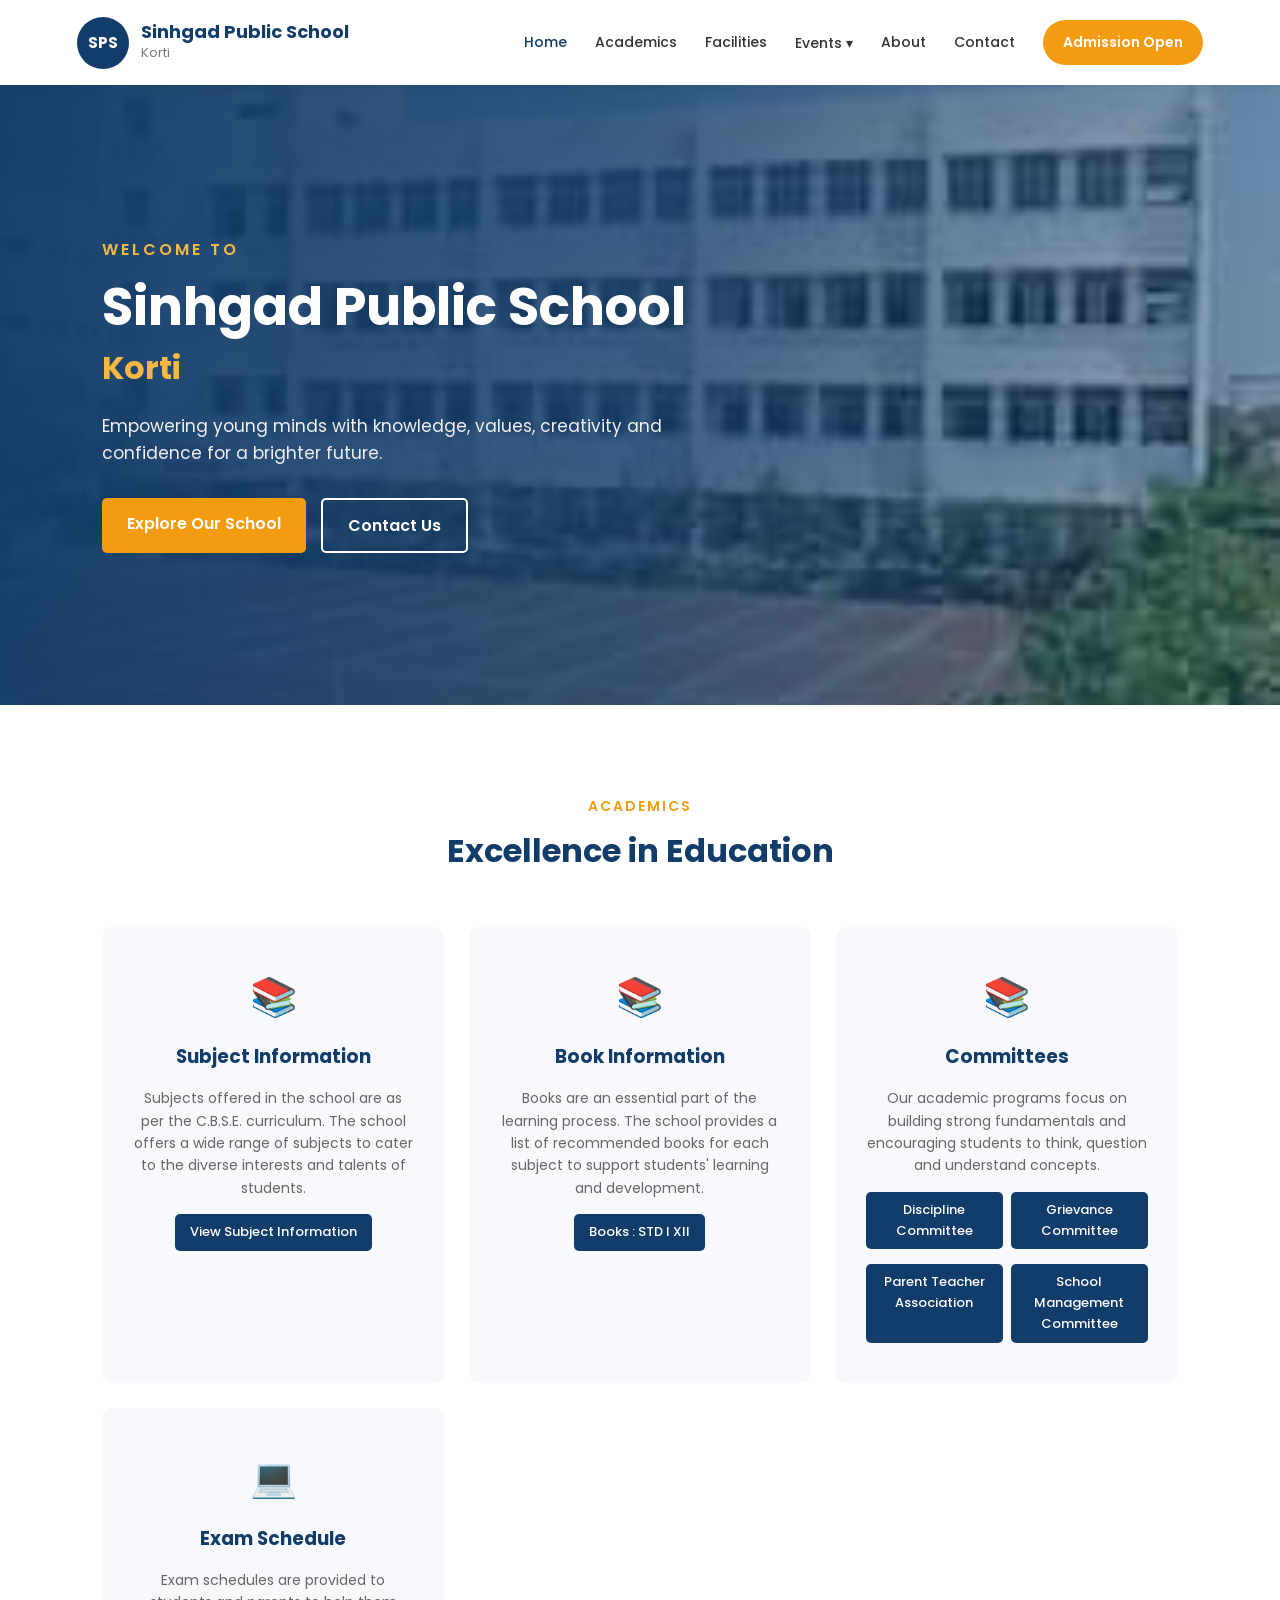
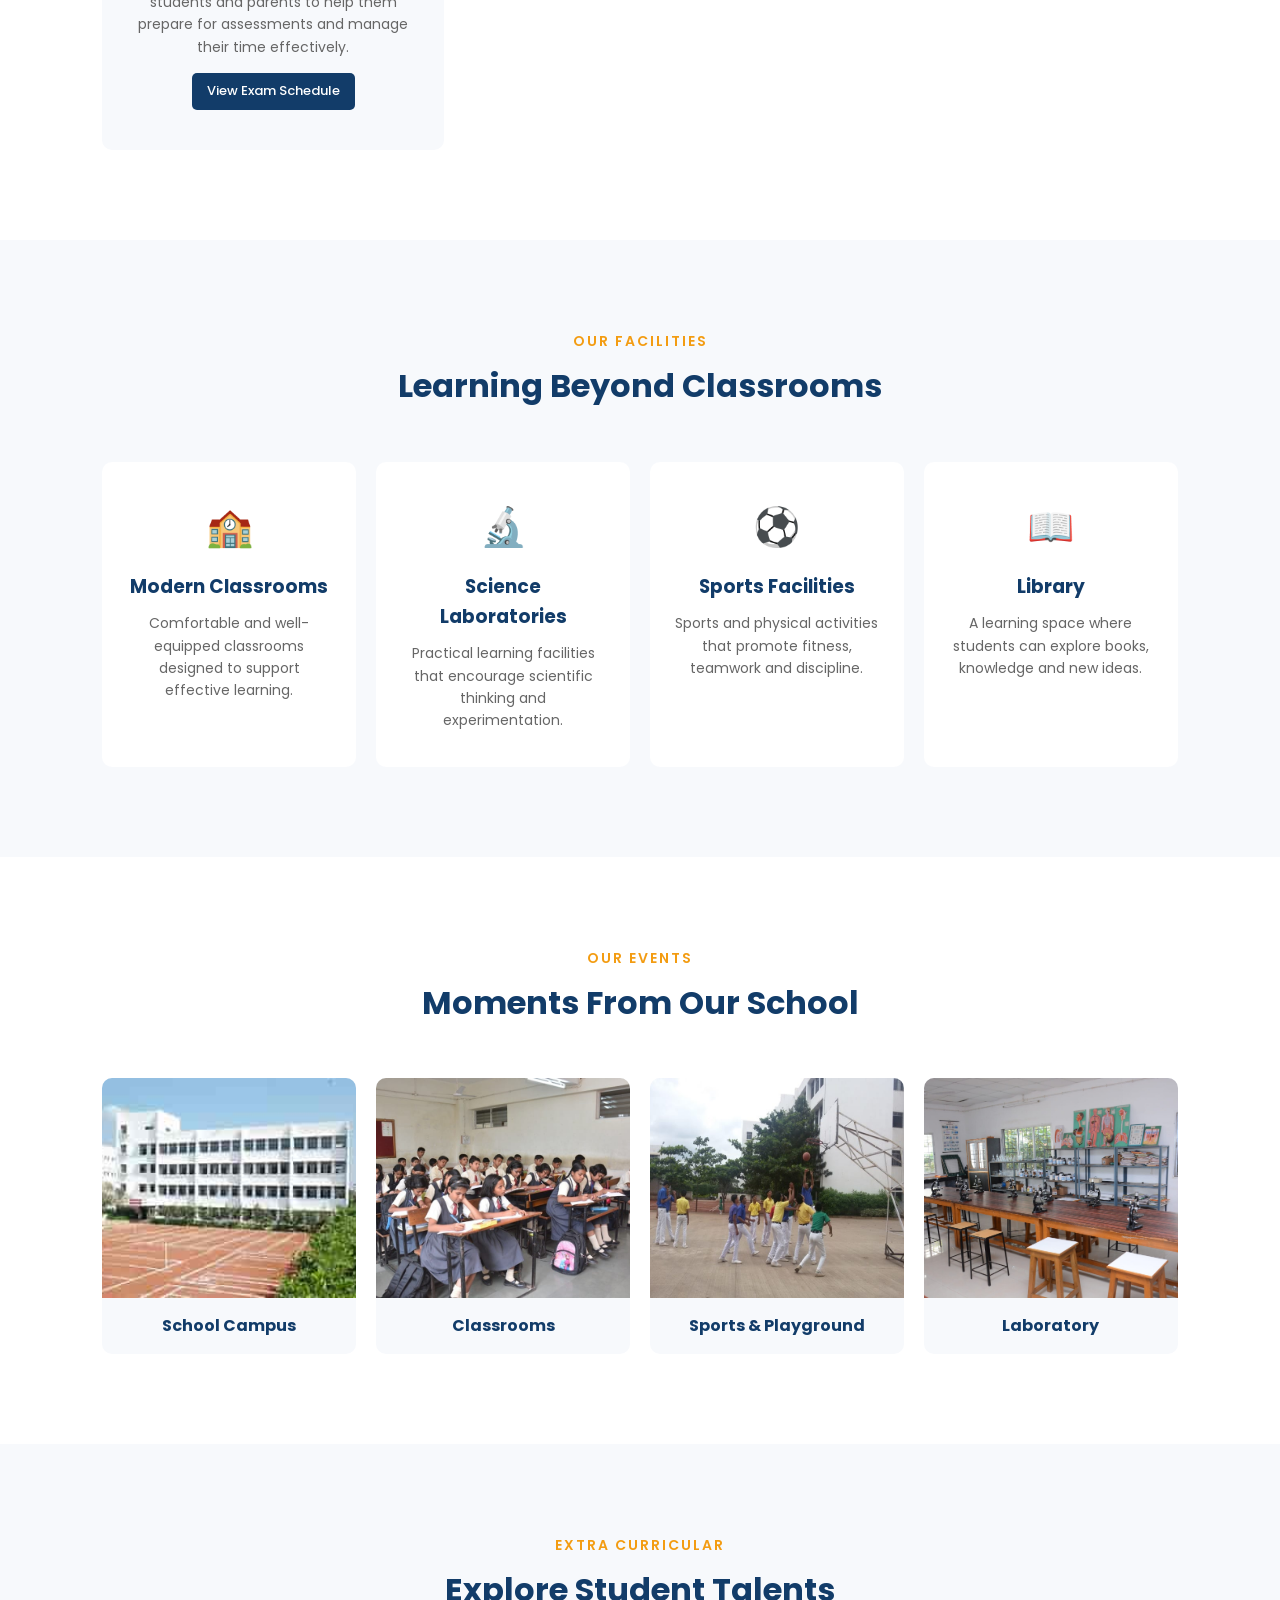
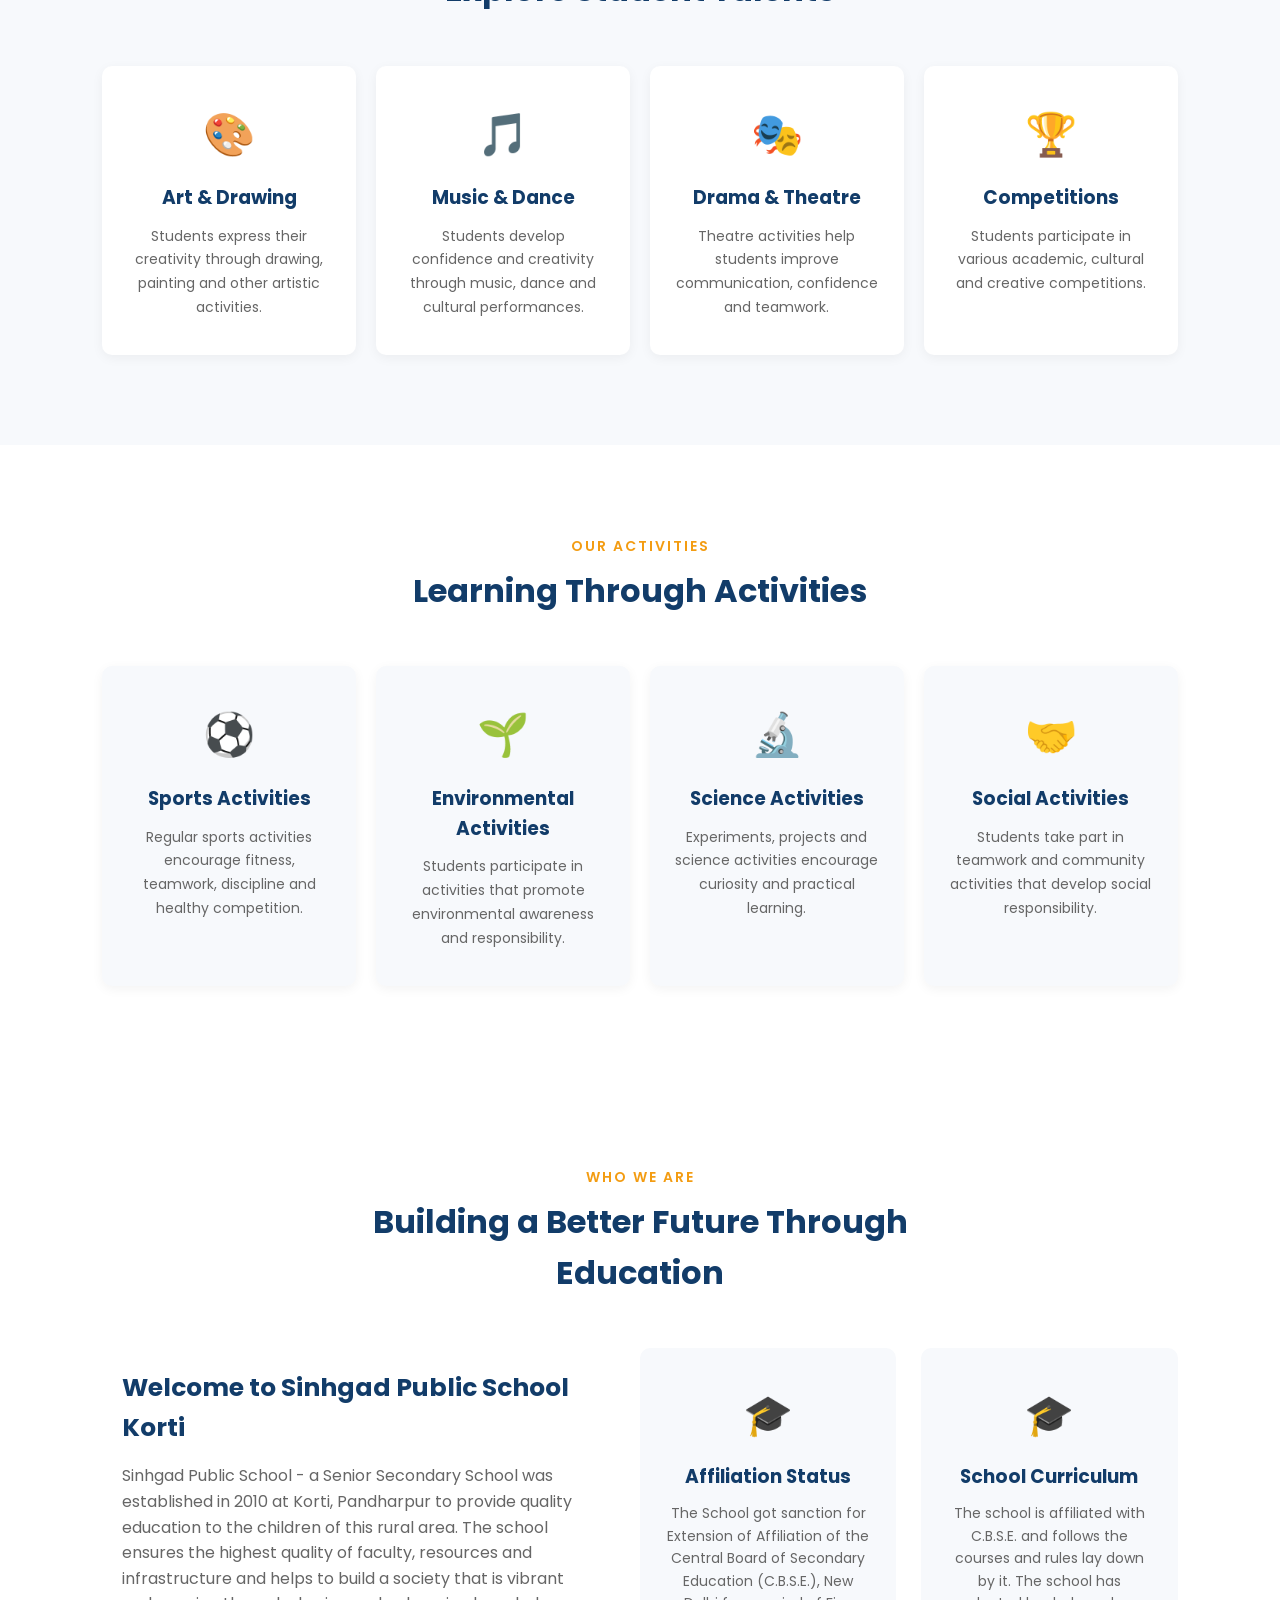
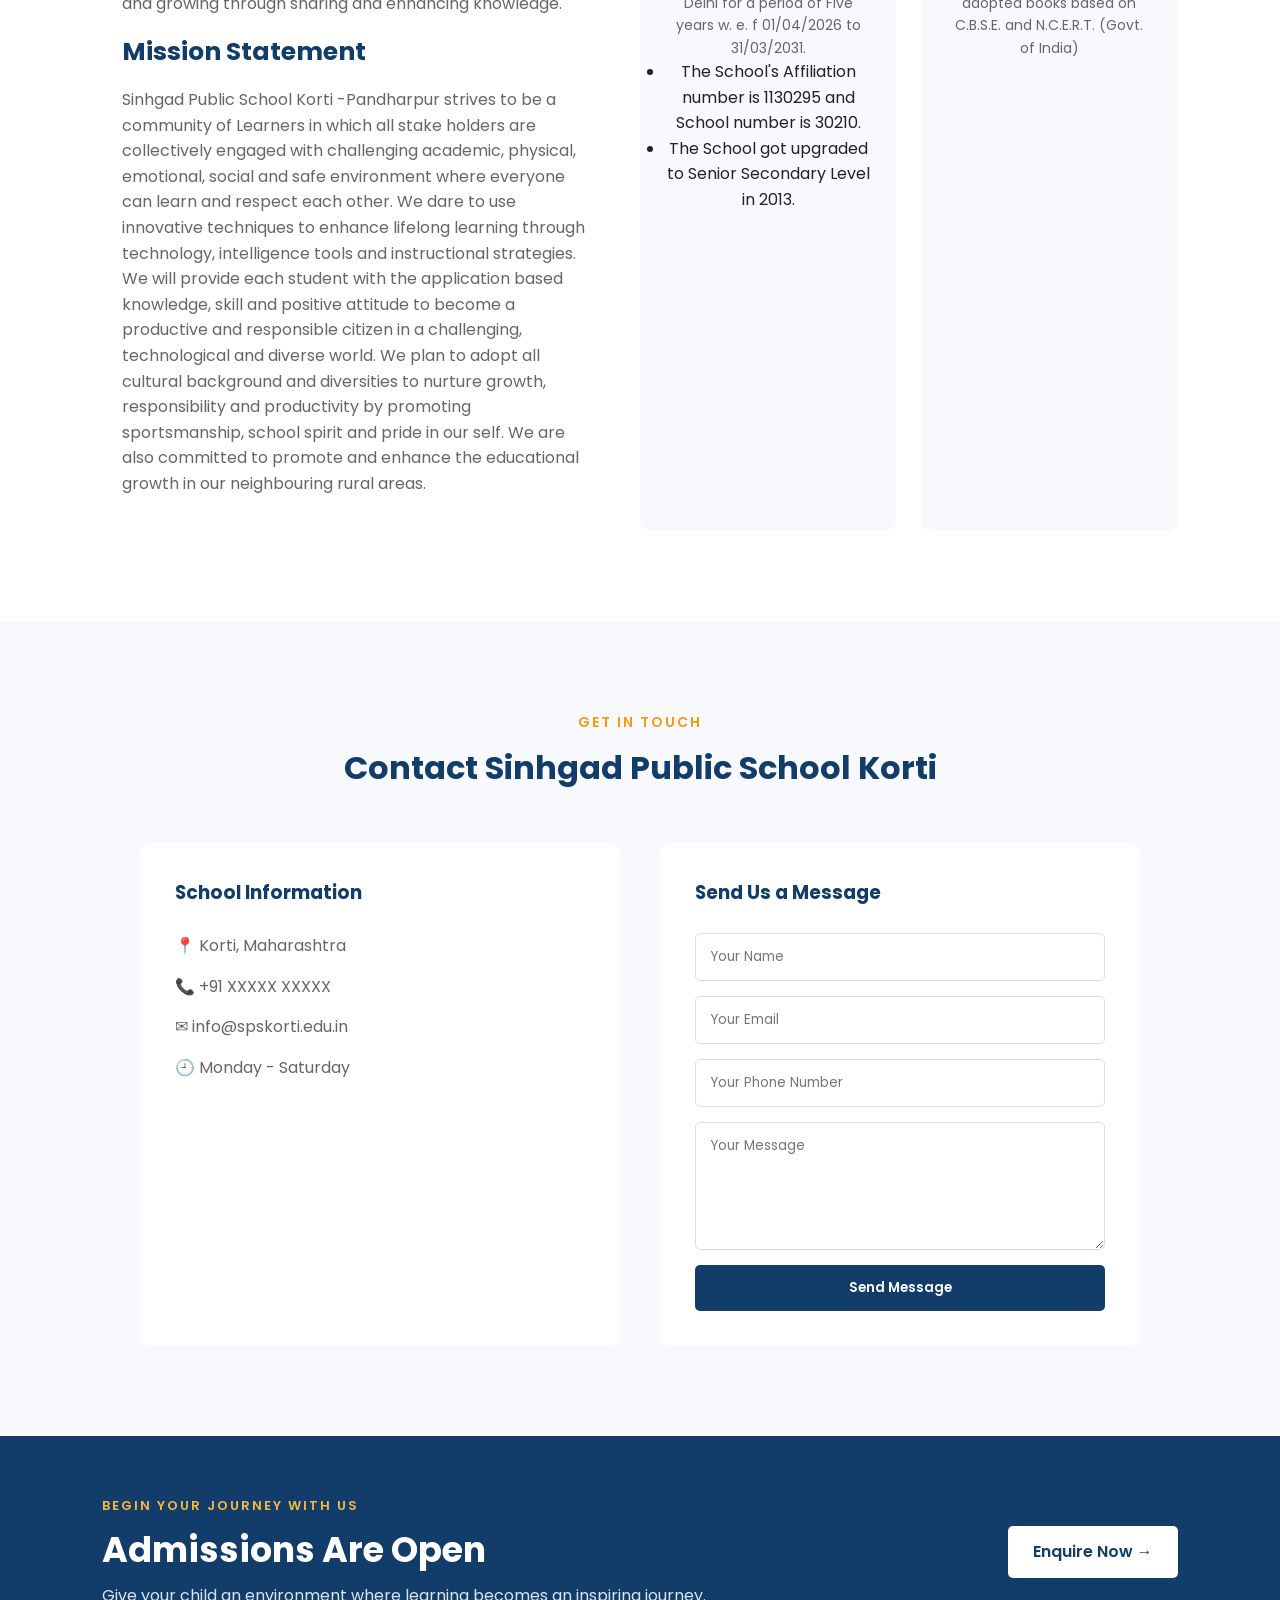
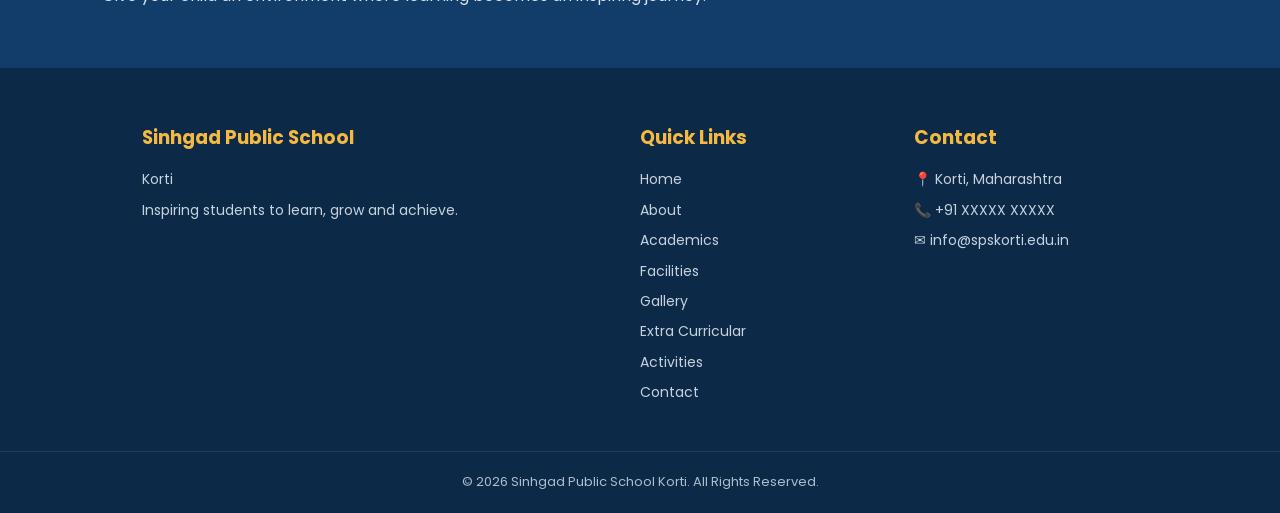
==== commit 1f7f20d3: "Updated Academics section" ====
--- a/index.html
+++ b/index.html
@@ -176,21 +176,45 @@
 
         <div class="content-container">
 
-            <div class="content-box">
+           <div class="content-box">
+
+    <div class="feature-icon">
+        📚
+    </div>
+
+    <h3>
+        Subject Information
+    </h3>
+
+    <p>
+        Subjects offered in the school are as per the C.B.S.E. curriculum.
+        The school offers a wide range of subjects to cater
+        to the diverse interests and talents of students.
+    </p>
+
+    <a href="pdf/Subject.pdf"target="_blank" class="subject-pdf-btn">
+        View Subject Information
+    </a>
+
+</div>
+
+     <div class="content-box">
 
                 <div class="feature-icon">
                     📚
                 </div>
 
                 <h3>
-                   Committees 
-                </h3>
-
-                <p>
-                    Our academic programs focus on building strong
-                    fundamentals and encouraging students to think,
-                    question and understand concepts.
-                </p>
+                    Book Information
+                </h3>
+
+                <p>
+                    Books are an essential part of the learning process. The school provides a list of recommended books for each
+                     subject to support students' learning and development.
+                </p>
+                <a href="pdf/Book_List.pdf"target="_blank" class="subject-pdf-btn">
+                 Books : STD I  XII
+    </a>
 
             </div>
 <div class="content-box">
@@ -212,7 +236,7 @@
     <div class="committee-tabs">
 
         <a href="pdf/DISCIPLINE Committee.pdf" target="_blank">
-   Discipline Committee           
+         Discipline Committee           
         </a>
 
         <a href="pdf/Grievance Committee.pdf" target="_blank">
@@ -230,45 +254,30 @@
 
     </div>
 
+   </div>          
+
+<div class="content-box">
+
+    <div class="feature-icon">
+        💻
+    </div>
+
+    <h3>
+        Exam Schedule
+    </h3>
+
+    <p>
+        Exam schedules are provided to students and parents to help them
+        prepare for assessments and manage their time effectively.
+    </p>
+
+    <a href="pdf/Exam Schedule.pdf"
+       target="_blank"
+       class="exam-schedule-btn">
+        View Exam Schedule
+    </a>
+
 </div>
-
-            <div class="content-box">
-
-                <div class="feature-icon">
-                    🔬
-                </div>
-
-                <h3>
-                    Practical Learning
-                </h3>
-
-                <p>
-                    Students are encouraged to learn through practical
-                    activities, experiments, projects and real-world
-                    applications.
-                </p>
-
-            </div>
-
-
-            <div class="content-box">
-
-                <div class="feature-icon">
-                    💻
-                </div>
-
-                <h3>
-                    Digital Learning
-                </h3>
-
-                <p>
-                    Technology and digital resources are used to make
-                    learning interactive and engaging.
-                </p>
-
-            </div>
-
-        </div>
 
     </section>
 
--- a/style.css
+++ b/style.css
@@ -85,19 +85,12 @@
     font-size: 13px; 
     color: #777; 
 } 
-.school-info {
-    color: #666;
-    font-family: 'Poppins', sans-serif;
-    font-size: 14px;
-    font-weight: 400;
-    line-height: 1.6;
-}
-
+.school-info,
 .school-info li {
-    font-family: 'Poppins', sans-serif;
-    font-size: 14px;
-    font-weight: 400;
-    line-height: 1.6;
+    font-family: inherit;
+    font-size: inherit;
+    font-weight: inherit;
+    line-height: inherit;
 }
  
  
@@ -488,87 +481,147 @@
  
     font-size: 14px; 
 } 
- /* ==================================================
-   COMMITTEE PDF TABS
+ 
+ 
+/* ================================================== 
+   ACADEMICS 
+================================================== */ 
+ 
+.content-section { 
+    padding: 90px 8%; 
+ 
+    background: white; 
+} 
+ 
+.content-container { 
+    max-width: 1200px; 
+ 
+    margin: auto; 
+ 
+    display: grid; 
+ 
+    grid-template-columns: repeat(3, 1fr); 
+ 
+    gap: 25px; 
+} 
+ 
+.content-box { 
+    background: #f7f9fc; 
+ 
+    padding: 40px 30px; 
+ 
+    text-align: center; 
+ 
+    border-radius: 10px; 
+ 
+    transition: 0.3s; 
+} 
+ 
+.content-box:hover { 
+    transform: translateY(-8px); 
+ 
+    box-shadow: 0 10px 25px rgba(0, 0, 0, 0.08); 
+} 
+ 
+.content-box h3 { 
+    color: #123c69; 
+ 
+    margin: 15px 0; 
+} 
+ 
+.content-box p { 
+    color: #666; 
+ 
+    font-size: 14px; 
+} 
+/* ==================================================
+   COMMITTEES PDF TABS
 ================================================== */
 
 .committee-tabs {
     display: grid;
     grid-template-columns: 1fr 1fr;
-    gap: 8px;
+    column-gap: 8px;
+    row-gap: 15px;
     margin-top: 15px;
 }
 
 .committee-tabs a {
-    color: #123c69;
+    display: inline-block;
+
+    padding: 8px 15px;
+
+    background: #123c69;
+    color: white;
+
+    border-radius: 5px;
+
     font-family: 'Poppins', sans-serif;
     font-size: 13px;
     font-weight: 500;
+
     text-decoration: none;
-    padding: 7px 5px;
-    border: 1px solid #123c69;
-    border-radius: 5px;
     transition: 0.3s;
 }
 
 .committee-tabs a:hover {
+    background: #f39c12;
+    color: white;
+}
+
+/* ==================================================
+   SUBJECT INFORMATION PDF BUTTON
+================================================== */
+
+.subject-pdf-btn {
+    display: inline-block;
+    margin-top: 15px;
+    padding: 8px 15px;
+
     background: #123c69;
     color: white;
+
+    border-radius: 5px;
+
+    font-family: 'Poppins', sans-serif;
+    font-size: 13px;
+    font-weight: 500;
+
+    text-decoration: none;
+    transition: 0.3s;
 }
- 
-/* ================================================== 
-   ACADEMICS 
-================================================== */ 
- 
-.content-section { 
-    padding: 90px 8%; 
- 
-    background: white; 
-} 
- 
-.content-container { 
-    max-width: 1200px; 
- 
-    margin: auto; 
- 
-    display: grid; 
- 
-    grid-template-columns: repeat(3, 1fr); 
- 
-    gap: 25px; 
-} 
- 
-.content-box { 
-    background: #f7f9fc; 
- 
-    padding: 40px 30px; 
- 
-    text-align: center; 
- 
-    border-radius: 10px; 
- 
-    transition: 0.3s; 
-} 
- 
-.content-box:hover { 
-    transform: translateY(-8px); 
- 
-    box-shadow: 0 10px 25px rgba(0, 0, 0, 0.08); 
-} 
- 
-.content-box h3 { 
-    color: #123c69; 
- 
-    margin: 15px 0; 
-} 
- 
-.content-box p { 
-    color: #666; 
- 
-    font-size: 14px; 
-} 
- 
- 
+
+.subject-pdf-btn:hover {
+    background: #f39c12;
+    color: white;
+}
+
+/* ==================================================
+   EXAM SCHEDULE PDF BUTTON
+================================================== */
+
+.exam-schedule-btn {
+    display: inline-block;
+    margin-top: 15px;
+    padding: 8px 15px;
+
+    background: #123c69;
+    color: white;
+
+    border-radius: 5px;
+
+    font-family: 'Poppins', sans-serif;
+    font-size: 13px;
+    font-weight: 500;
+
+    text-decoration: none;
+    transition: 0.3s;
+}
+
+.exam-schedule-btn:hover {
+    background: #f39c12;
+    color: white;
+}
 /* ================================================== 
    FACILITIES 
 ================================================== */ 
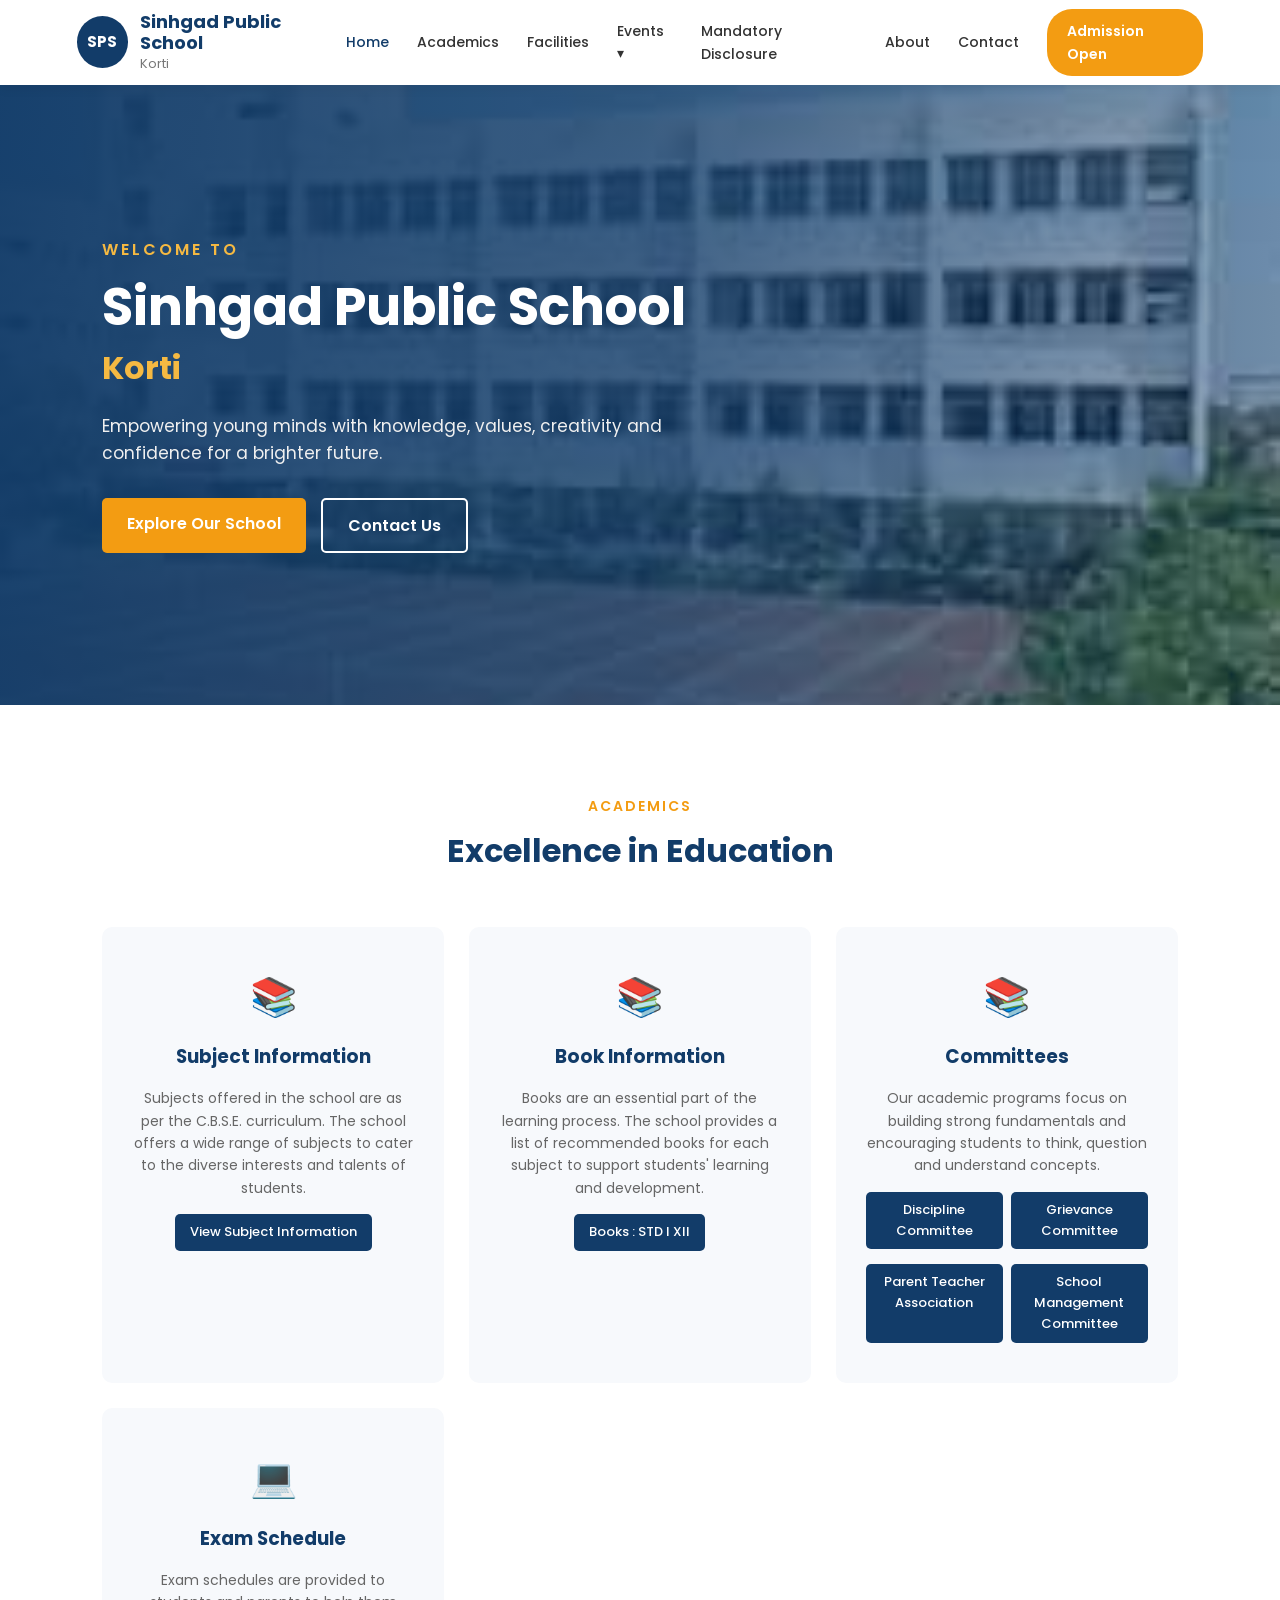
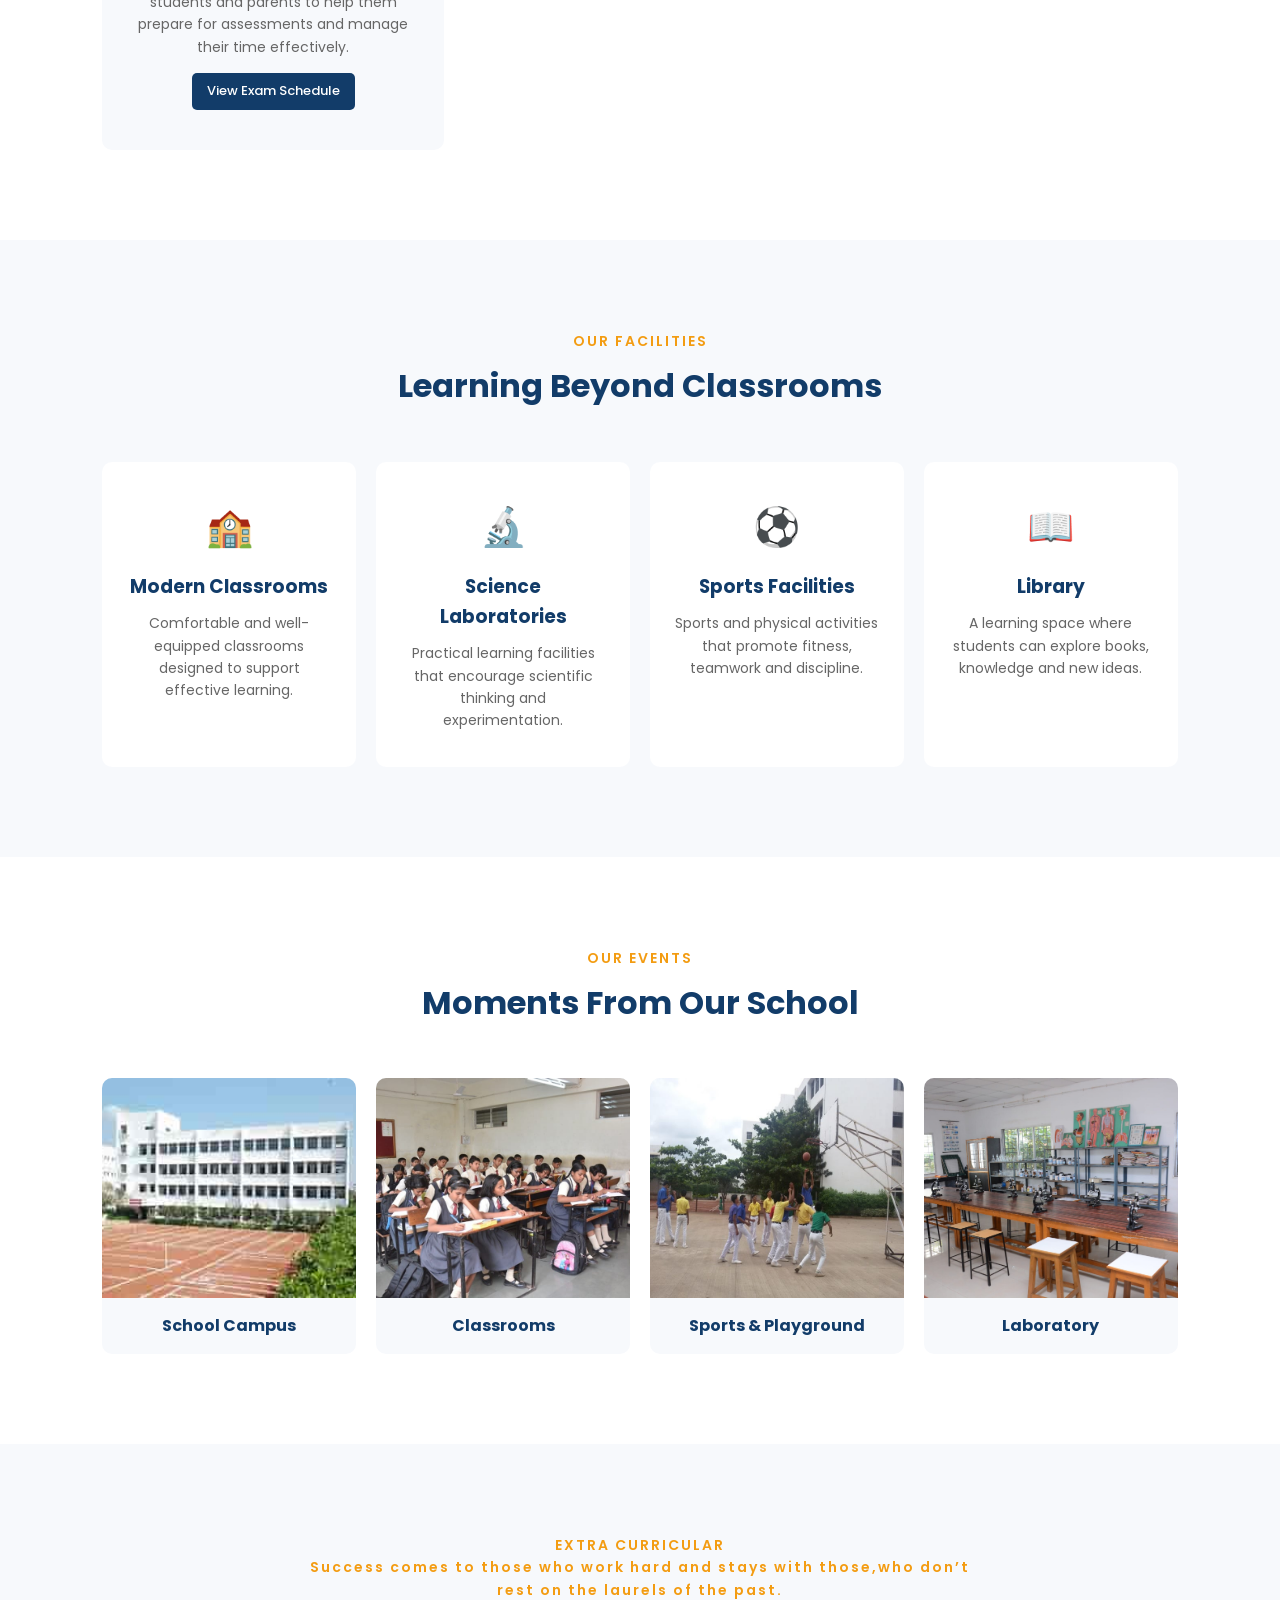
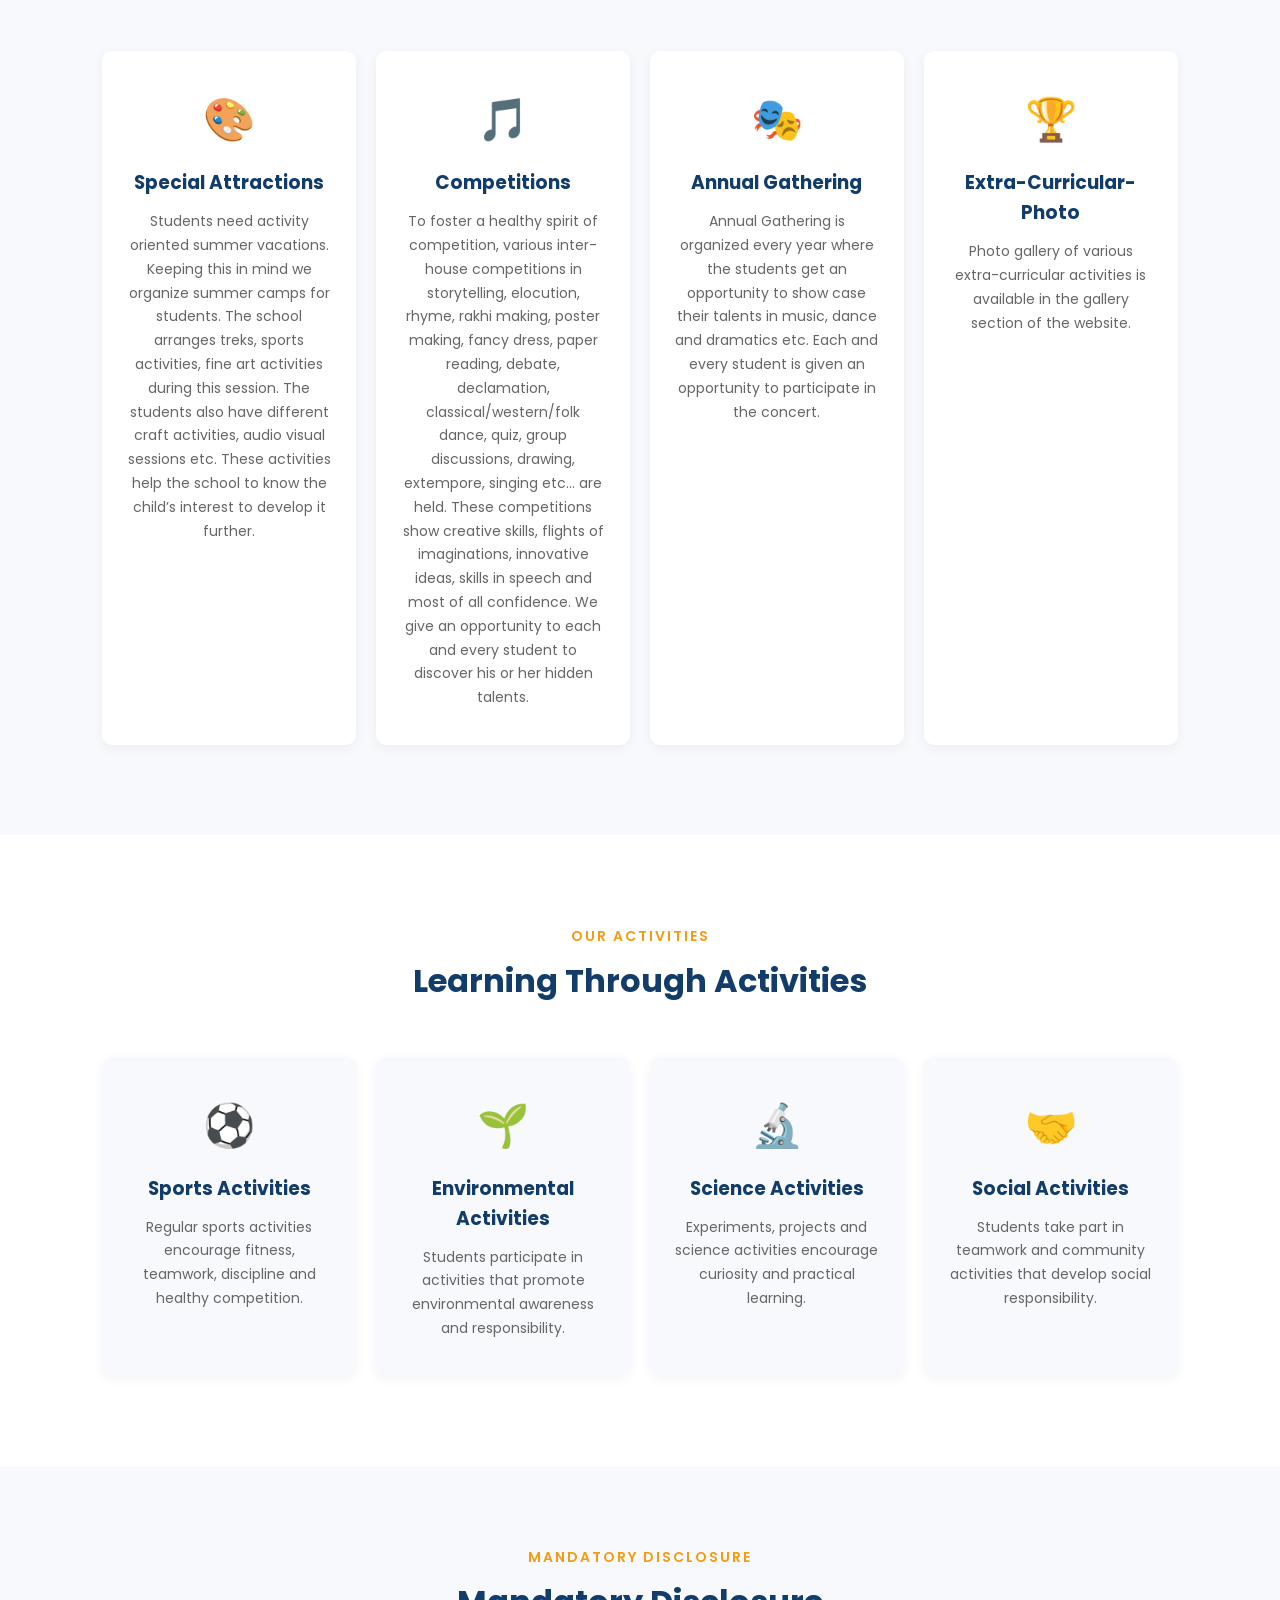
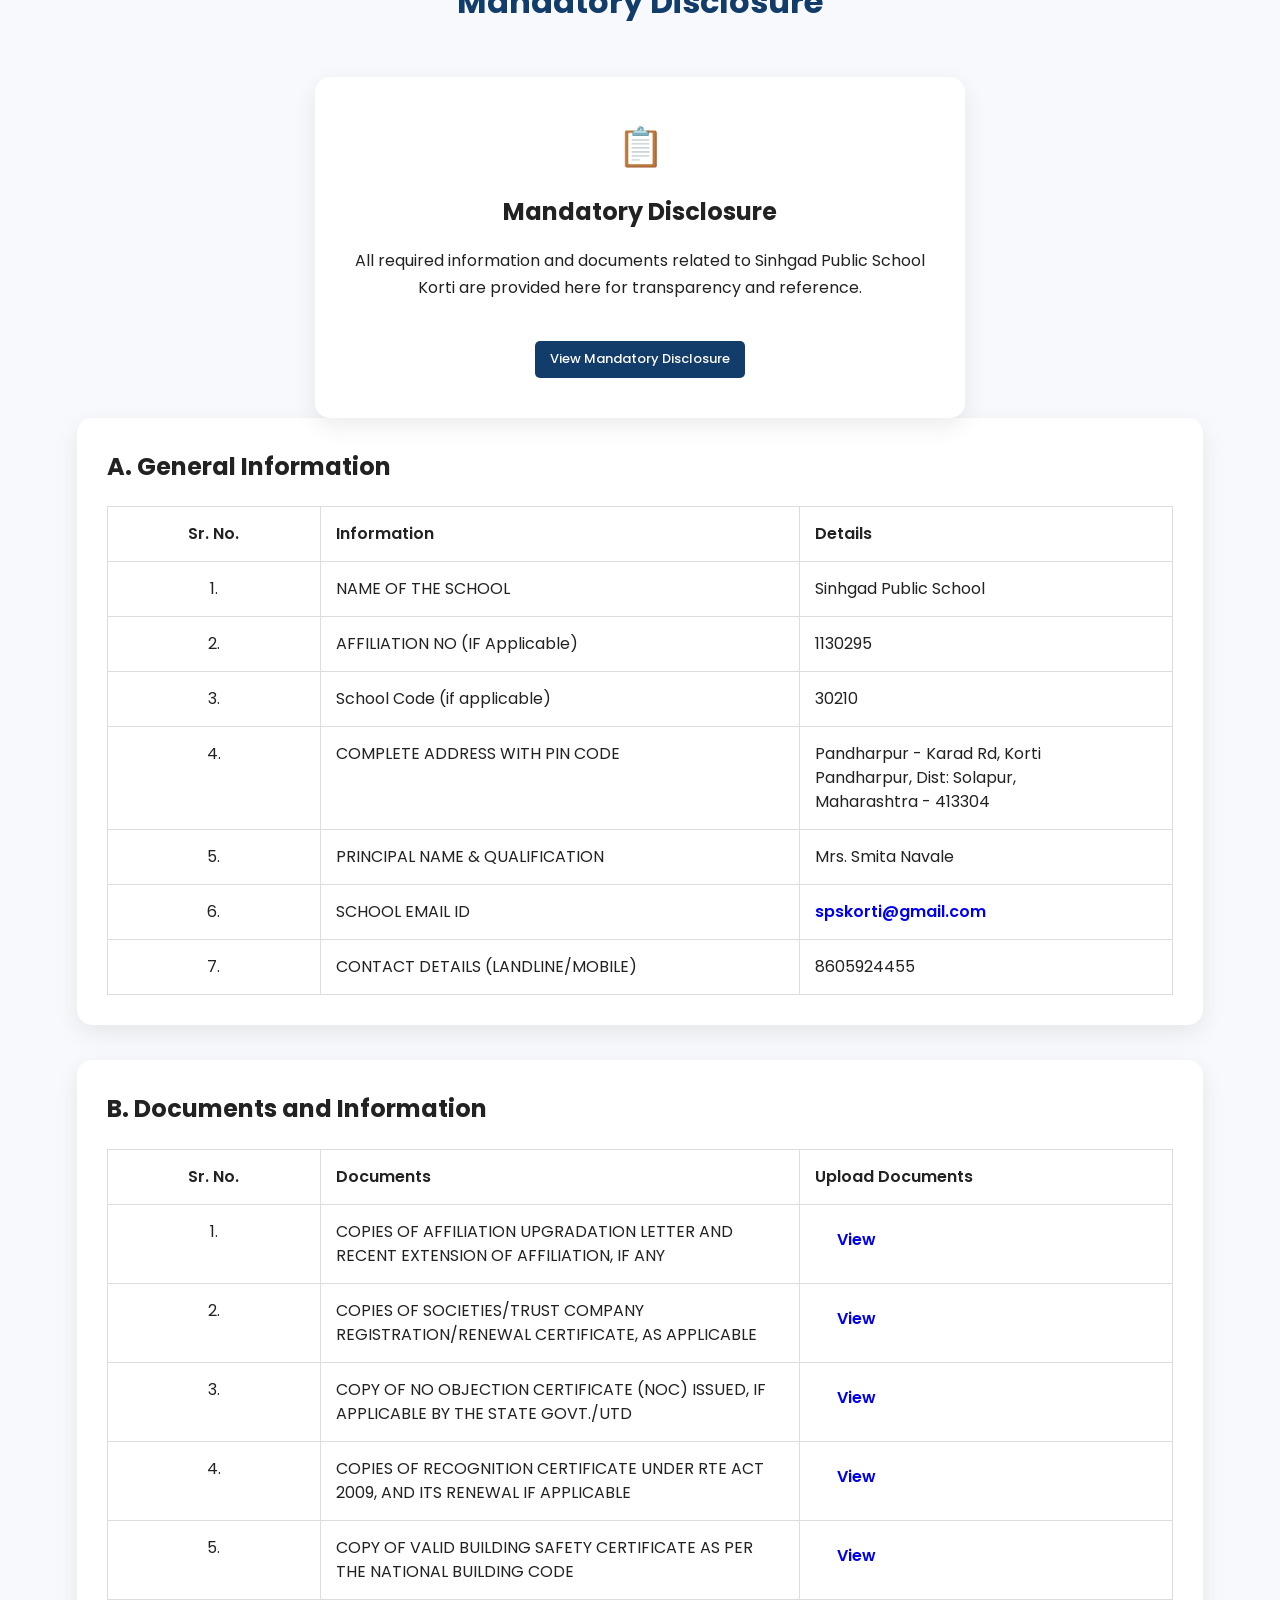
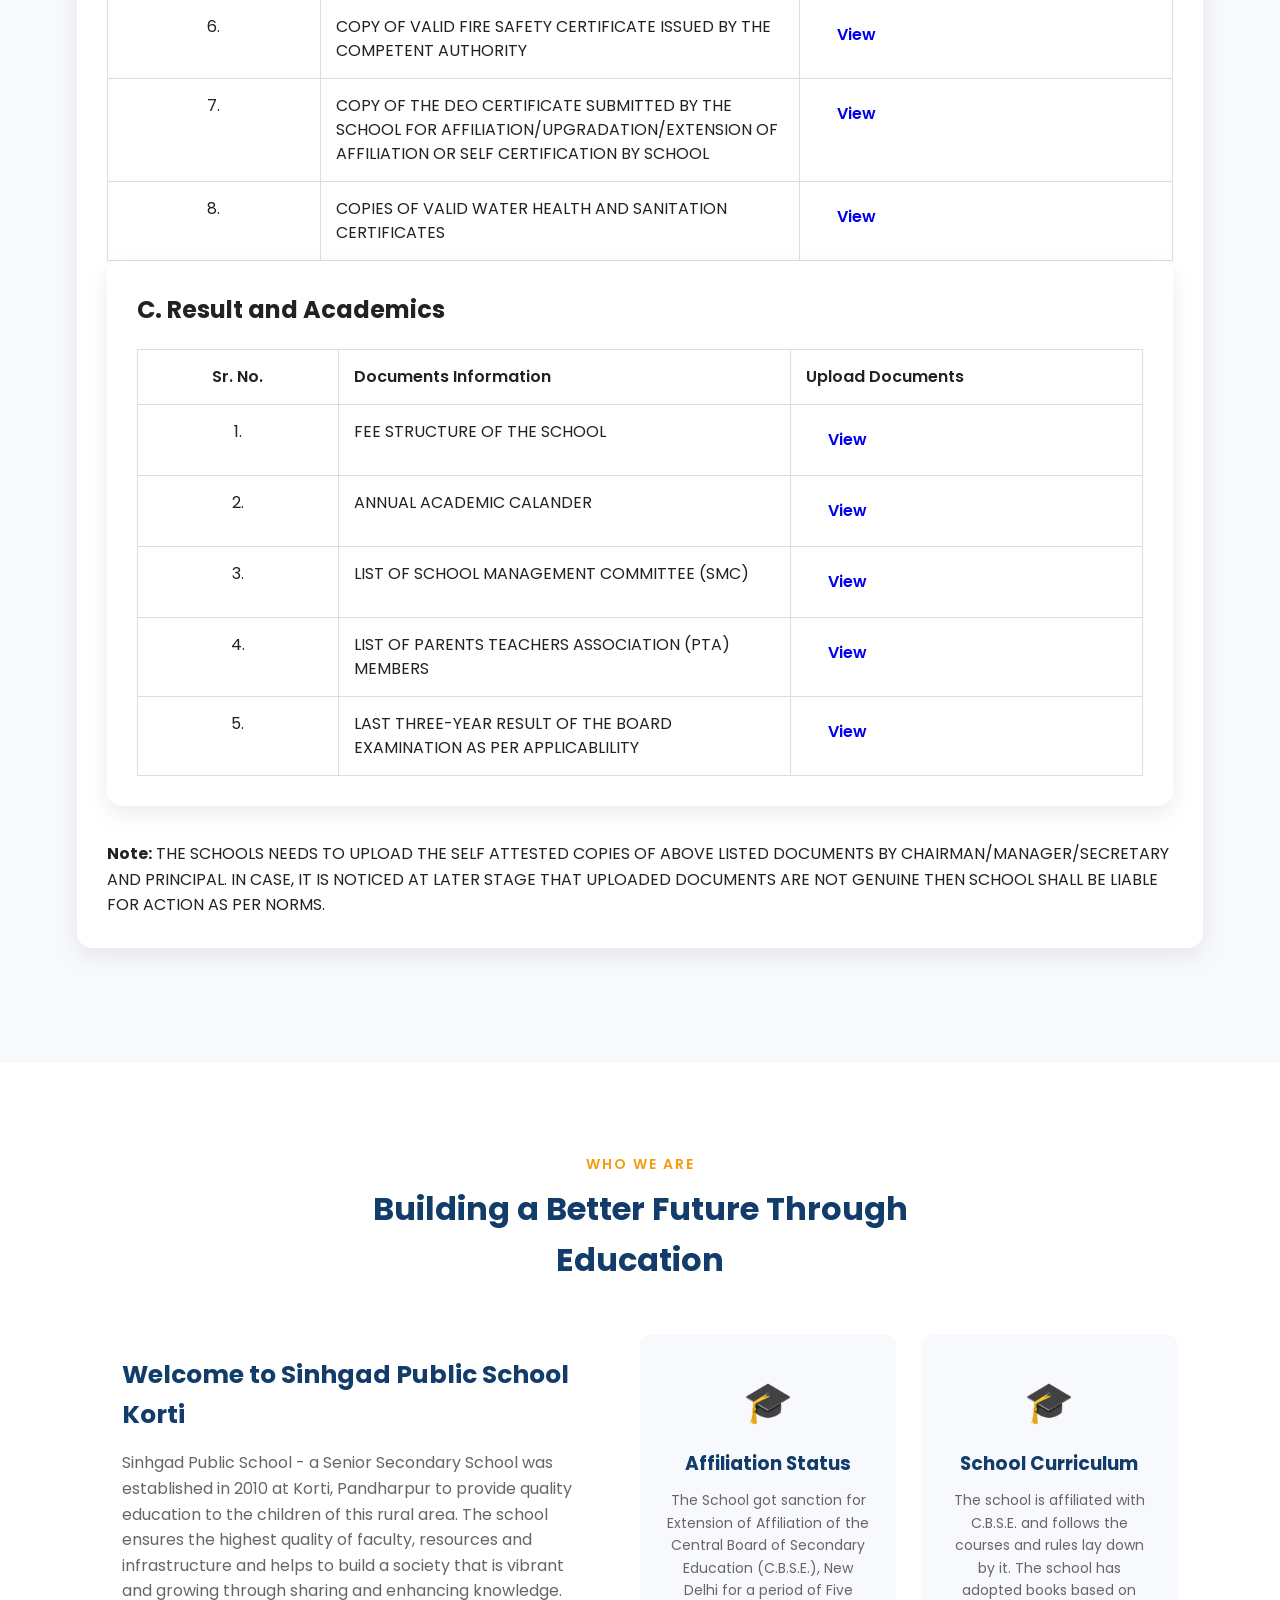
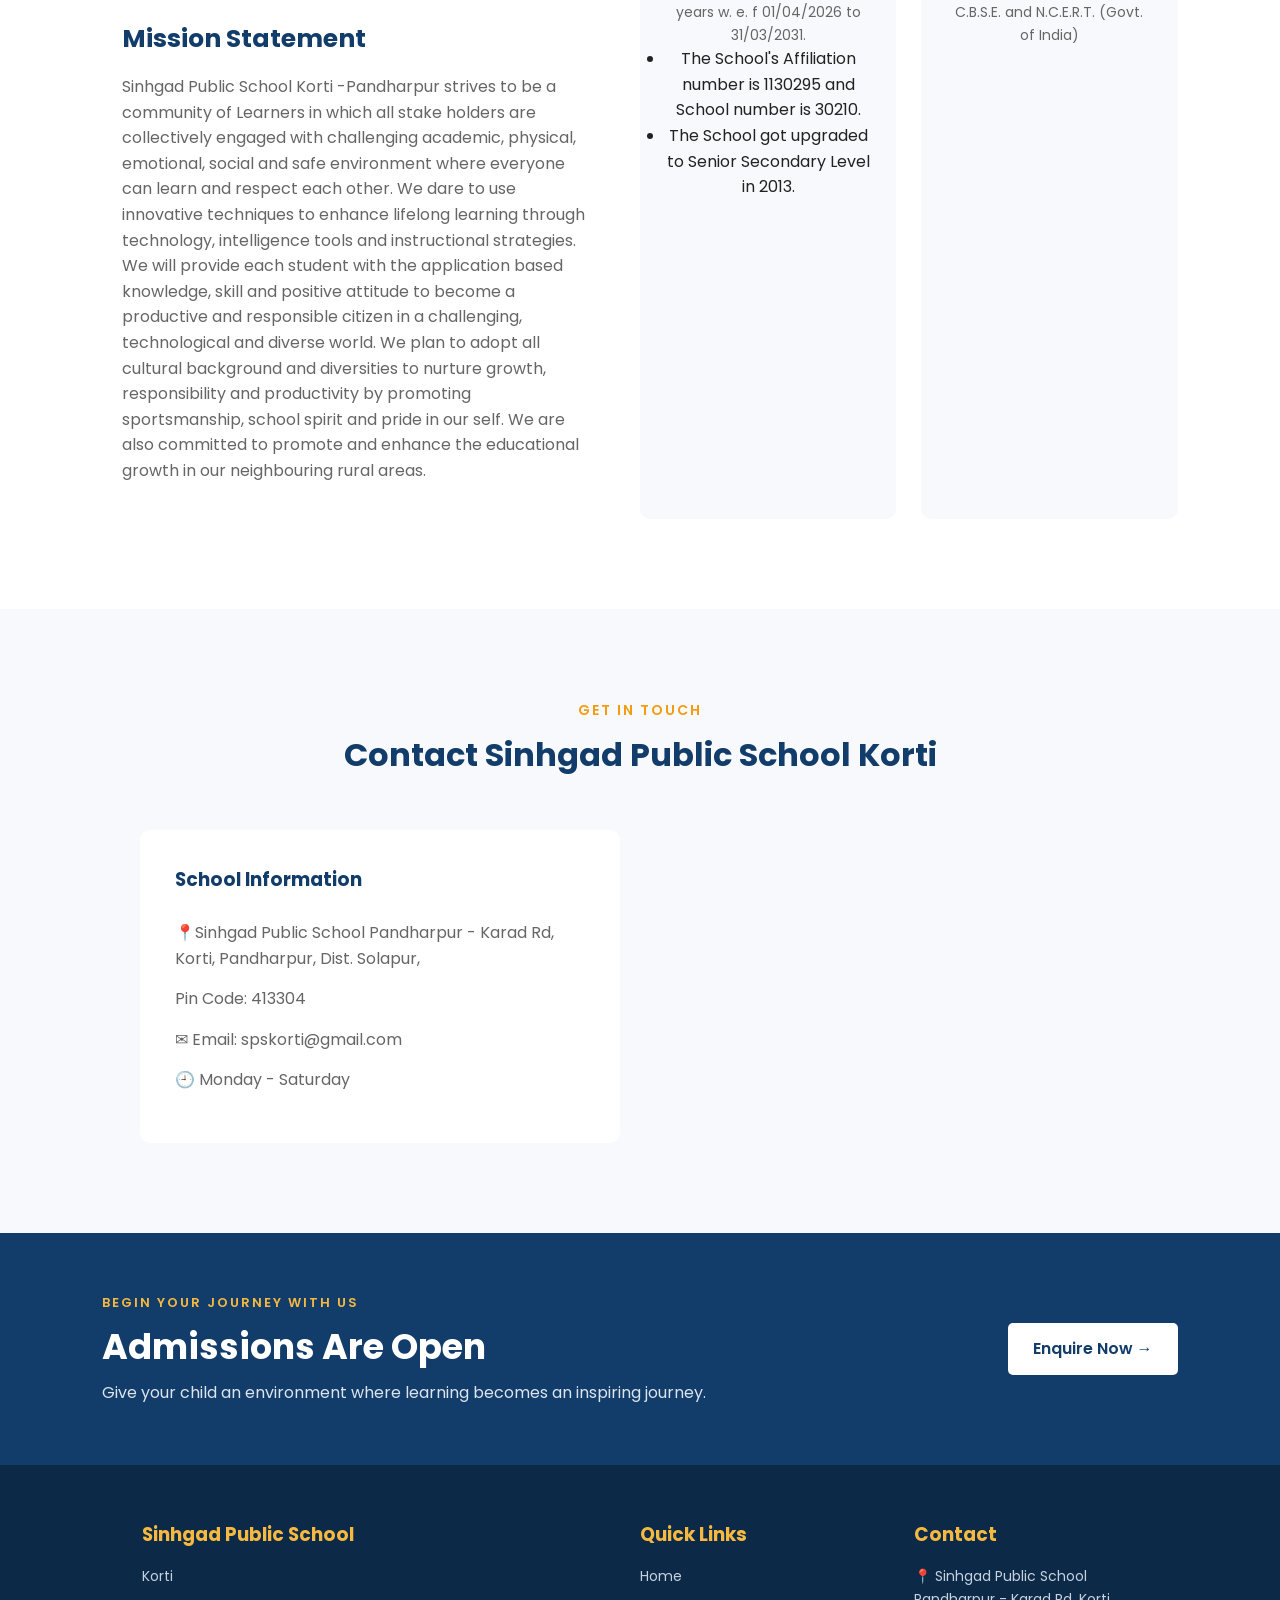
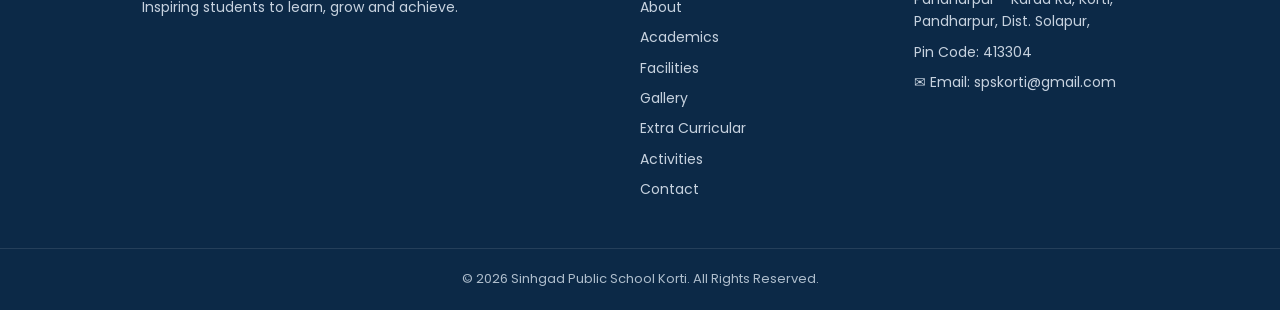
==== commit a5fd18a6: "Mandatory Disclosure added" ====
--- a/index.html
+++ b/index.html
@@ -91,7 +91,14 @@
                 </div>
 
             </div>
-                <a href="#about">
+
+            <!-- MANDATORY DISCLOSURE TAB -->
+             <a href="#mandatory-disclosure">
+                Mandatory
+                 Disclosure
+            </a>
+
+            <a href="#about">
                 About
             </a>
 
@@ -301,7 +308,6 @@
 
         </div>
 
-
         <div class="feature-container">
 
 
@@ -465,9 +471,9 @@
                 EXTRA CURRICULAR
             </p>
 
-            <h2>
-                Explore Student Talents
-            </h2>
+            <p>
+                Success comes to those who work hard and stays with those,who don’t rest on the laurels of the past.
+            </p>
 
         </div>
 
@@ -482,12 +488,14 @@
                 </div>
 
                 <h3>
-                    Art & Drawing
-                </h3>
-
-                <p>
-                    Students express their creativity through
-                    drawing, painting and other artistic activities.
+                    Special Attractions
+                </h3>
+
+                <p>
+                    Students need activity oriented summer vacations. Keeping this in mind we organize summer camps for students. 
+                    The school arranges treks, sports activities, fine art activities during this session. The students also have different
+                     craft activities, audio visual sessions etc. These activities help the school to know the child’s interest to develop it 
+                     further.
                 </p>
 
             </div>
@@ -500,12 +508,16 @@
                 </div>
 
                 <h3>
-                    Music & Dance
-                </h3>
-
-                <p>
-                    Students develop confidence and creativity
-                    through music, dance and cultural performances.
+                    Competitions
+                </h3>
+
+                <p>
+                   To foster a healthy spirit of competition, various inter-house competitions in storytelling, elocution, rhyme,
+                    rakhi making, poster making, fancy dress, paper reading, debate, declamation, classical/western/folk dance, quiz, 
+                    group discussions, drawing, extempore, singing etc... are held. These competitions show creative skills, flights of
+                     imaginations, innovative ideas, skills in speech and most of all confidence. We give an opportunity to each and every 
+                     student to discover his or her hidden talents.
+
                 </p>
 
             </div>
@@ -518,12 +530,13 @@
                 </div>
 
                 <h3>
-                    Drama & Theatre
-                </h3>
-
-                <p>
-                    Theatre activities help students improve
-                    communication, confidence and teamwork.
+                    
+                 Annual Gathering
+                </h3>
+
+                <p>
+                    Annual Gathering is organized every year where the students get an opportunity to show case their talents in music, 
+                    dance and dramatics etc. Each and every student is given an opportunity to participate in the concert.
                 </p>
 
             </div>
@@ -536,12 +549,11 @@
                 </div>
 
                 <h3>
-                    Competitions
-                </h3>
-
-                <p>
-                    Students participate in various academic,
-                    cultural and creative competitions.
+                    Extra-Curricular-Photo
+                </h3>
+
+                <p>
+                     Photo gallery of various extra-curricular activities is available in the gallery section of the website. 
                 </p>
 
             </div>
@@ -648,6 +660,451 @@
         </div>
 
     </section>
+
+    <!-- ==================================================
+     MANDATORY DISCLOSURE SECTION
+================================================== -->
+
+<section id="mandatory-disclosure" class="mandatory-disclosure-section">
+
+    <div class="section-title">
+
+        <p>
+            MANDATORY DISCLOSURE
+        </p>
+
+        <h2>
+            Mandatory Disclosure
+        </h2>
+
+    </div>
+
+    <div class="mandatory-disclosure-container">
+
+        <div class="mandatory-disclosure-card">
+
+            <div class="feature-icon">
+                📋
+            </div>
+
+            <h3>
+                Mandatory Disclosure
+            </h3>
+
+            <p>
+                All required information and documents related to
+                Sinhgad Public School Korti are provided here for
+                transparency and reference.
+            </p>
+
+            <a href="pdf/Mandatory Disclosure.pdf"
+               target="_blank"
+               class="subject-pdf-btn">
+                View Mandatory Disclosure
+            </a>
+
+        </div>
+
+    </div>
+    <!-- A. GENERAL INFORMATION -->
+
+<div class="disclosure-block">
+
+    <h3>A. General Information</h3>
+
+    <div class="disclosure-table-wrapper">
+
+        <table class="disclosure-table">
+
+            <thead>
+                <tr>
+                    <th>Sr. No.</th>
+                    <th>Information</th>
+                    <th>Details</th>
+                </tr>
+            </thead>
+
+            <tbody>
+
+                <tr>
+                    <td>1.</td>
+                    <td>NAME OF THE SCHOOL</td>
+                    <td>Sinhgad Public School</td>
+                </tr>
+
+                <tr>
+                    <td>2.</td>
+                    <td>AFFILIATION NO (IF Applicable)</td>
+                    <td>1130295</td>
+                </tr>
+
+                <tr>
+                    <td>3.</td>
+                    <td>School Code (if applicable)</td>
+                    <td>30210</td>
+                </tr>
+
+                <tr>
+                    <td>4.</td>
+                    <td>COMPLETE ADDRESS WITH PIN CODE</td>
+                    <td>
+                        Pandharpur - Karad Rd, Korti<br>
+                        Pandharpur, Dist: Solapur,<br>
+                        Maharashtra - 413304
+                    </td>
+                </tr>
+
+                <tr>
+                    <td>5.</td>
+                    <td>PRINCIPAL NAME &amp; QUALIFICATION</td>
+                    <td>Mrs. Smita Navale</td>
+                </tr>
+
+                <tr>
+                    <td>6.</td>
+                    <td>SCHOOL EMAIL ID</td>
+                    <td>
+                        <a href="mailto:spskorti@gmail.com">
+                            spskorti@gmail.com
+                        </a>
+                    </td>
+                </tr>
+
+                <tr>
+                    <td>7.</td>
+                    <td>CONTACT DETAILS (LANDLINE/MOBILE)</td>
+                    <td>8605924455</td>
+                </tr>
+
+            </tbody>
+
+        </table>
+
+    </div>
+
+</div>
+<!-- ==================================================
+     B. DOCUMENTS AND INFORMATION
+================================================== -->
+
+<div class="disclosure-block">
+
+    <h3>
+        B. Documents and Information
+    </h3>
+
+    <div class="disclosure-table-wrapper">
+
+        <table class="disclosure-table">
+
+            <thead>
+                <tr>
+                    <th>Sr. No.</th>
+                    <th>Documents</th>
+                    <th>Upload Documents</th>
+                </tr>
+            </thead>
+
+            <tbody>
+
+                <!-- 1 -->
+                <tr>
+                    <td>1.</td>
+
+                    <td>
+                        COPIES OF AFFILIATION UPGRADATION LETTER AND
+                        RECENT EXTENSION OF AFFILIATION, IF ANY
+                    </td>
+
+                    <td>
+                        <a href="pdf/view 1.pdf"
+                           target="_blank"
+                           class="view-pdf-btn">
+                            View
+                        </a>
+                    </td>
+                </tr>
+
+
+                <!-- 2 -->
+                <tr>
+                    <td>2.</td>
+
+                    <td>
+                        COPIES OF SOCIETIES/TRUST COMPANY
+                        REGISTRATION/RENEWAL CERTIFICATE, AS APPLICABLE
+                    </td>
+
+                    <td>
+                        <a href="pdf/view 2.pdf"
+                           target="_blank"
+                           class="view-pdf-btn">
+                            View
+                        </a>
+                    </td>
+                </tr>
+
+
+                <!-- 3 -->
+                <tr>
+                    <td>3.</td>
+
+                    <td>
+                        COPY OF NO OBJECTION CERTIFICATE (NOC) ISSUED,
+                        IF APPLICABLE BY THE STATE GOVT./UTD
+                    </td>
+
+                    <td>
+                        <a href="pdf/view 3.pdf"
+                           target="_blank"
+                           class="view-pdf-btn">
+                            View
+                        </a>
+                    </td>
+                </tr>
+
+
+                <!-- 4 -->
+                <tr>
+                    <td>4.</td>
+
+                    <td>
+                        COPIES OF RECOGNITION CERTIFICATE UNDER RTE ACT
+                        2009, AND ITS RENEWAL IF APPLICABLE
+                    </td>
+
+                    <td>
+                        <a href="pdf/view 4.pdf"
+                           target="_blank"
+                           class="view-pdf-btn">
+                            View
+                        </a>
+                    </td>
+                </tr>
+
+
+                <!-- 5 -->
+                <tr>
+                    <td>5.</td>
+
+                    <td>
+                        COPY OF VALID BUILDING SAFETY CERTIFICATE AS PER
+                        THE NATIONAL BUILDING CODE
+                    </td>
+
+                    <td>
+                        <a href="pdf/view 5.pdf"
+                           target="_blank"
+                           class="view-pdf-btn">
+                            View
+                        </a>
+                    </td>
+                </tr>
+
+
+                <!-- 6 -->
+                <tr>
+                    <td>6.</td>
+
+                    <td>
+                        COPY OF VALID FIRE SAFETY CERTIFICATE ISSUED
+                        BY THE COMPETENT AUTHORITY
+                    </td>
+
+                    <td>
+                        <a href="pdf/view 6.pdf"
+                           target="_blank"
+                           class="view-pdf-btn">
+                            View
+                        </a>
+                    </td>
+                </tr>
+
+
+                <!-- 7 -->
+                <tr>
+                    <td>7.</td>
+
+                    <td>
+                        COPY OF THE DEO CERTIFICATE SUBMITTED BY THE
+                        SCHOOL FOR AFFILIATION/UPGRADATION/EXTENSION
+                        OF AFFILIATION OR SELF CERTIFICATION BY SCHOOL
+                    </td>
+
+                    <td>
+                        <a href="pdf/view 7.pdf"
+                           target="_blank"
+                           class="view-pdf-btn">
+                            View
+                        </a>
+                    </td>
+                </tr>
+
+
+                <!-- 8 -->
+                <tr>
+                    <td>8.</td>
+
+                    <td>
+                        COPIES OF VALID WATER HEALTH AND SANITATION
+                        CERTIFICATES
+                    </td>
+
+                    <td>
+                        <a href="pdf/view 8.pdf"
+                           target="_blank"
+                           class="view-pdf-btn">
+                            View
+                        </a>
+                    </td>
+                </tr>
+
+            </tbody>
+
+        </table>
+
+    </div>
+<!-- ==================================================
+     C. RESULT AND ACADEMICS
+================================================== -->
+
+<div class="disclosure-block">
+
+    <h3>
+        C. Result and Academics
+    </h3>
+
+    <div class="disclosure-table-wrapper">
+
+        <table class="disclosure-table">
+
+            <thead>
+                <tr>
+                    <th>Sr. No.</th>
+                    <th>Documents Information</th>
+                    <th>Upload Documents</th>
+                </tr>
+            </thead>
+
+            <tbody>
+
+                <!-- 1. FEE STRUCTURE -->
+                <tr>
+                    <td>1.</td>
+
+                    <td>
+                        FEE STRUCTURE OF THE SCHOOL
+                    </td>
+
+                    <td>
+                        <a href="pdf/view c1.pdf"
+                           target="_blank"
+                           class="view-pdf-btn">
+                            View
+                        </a>
+                    </td>
+                </tr>
+
+
+                <!-- 2. ANNUAL ACADEMIC CALENDAR -->
+                <tr>
+                    <td>2.</td>
+
+                    <td>
+                        ANNUAL ACADEMIC CALANDER
+                    </td>
+
+                    <td>
+                        <a href="pdf/view c2.pdf"
+                           target="_blank"
+                           class="view-pdf-btn">
+                            View
+                        </a>
+                    </td>
+                </tr>
+
+
+                <!-- 3. SCHOOL MANAGEMENT COMMITTEE -->
+                <tr>
+                    <td>3.</td>
+
+                    <td>
+                        LIST OF SCHOOL MANAGEMENT COMMITTEE (SMC)
+                    </td>
+
+                    <td>
+                        <a href="pdf/view c3.pdf"
+                           target="_blank"
+                           class="view-pdf-btn">
+                            View
+                        </a>
+                    </td>
+                </tr>
+
+
+                <!-- 4. PTA MEMBERS -->
+                <tr>
+                    <td>4.</td>
+
+                    <td>
+                        LIST OF PARENTS TEACHERS ASSOCIATION (PTA)
+                        MEMBERS
+                    </td>
+
+                    <td>
+                        <a href="pdf/view c4.pdf"
+                           target="_blank"
+                           class="view-pdf-btn">
+                            View
+                        </a>
+                    </td>
+                </tr>
+
+
+                <!-- 5. BOARD EXAMINATION RESULT -->
+                <tr>
+                    <td>5.</td>
+
+                    <td>
+                        LAST THREE-YEAR RESULT OF THE BOARD
+                        EXAMINATION AS PER APPLICABLILITY
+                    </td>
+
+                    <td>
+                        <a href="pdf/view c5.pdf"
+                           target="_blank"
+                           class="view-pdf-btn">
+                            View
+                        </a>
+                    </td>
+                </tr>
+
+            </tbody>
+
+        </table>
+
+    </div>
+
+</div>
+
+
+    <!-- NOTE -->
+
+    <div class="disclosure-note">
+
+        <strong>Note:</strong>
+
+        THE SCHOOLS NEEDS TO UPLOAD THE SELF ATTESTED COPIES OF
+        ABOVE LISTED DOCUMENTS BY CHAIRMAN/MANAGER/SECRETARY AND
+        PRINCIPAL. IN CASE, IT IS NOTICED AT LATER STAGE THAT
+        UPLOADED DOCUMENTS ARE NOT GENUINE THEN SCHOOL SHALL BE
+        LIABLE FOR ACTION AS PER NORMS.
+
+    </div>
+
+</div>
+
+</section>
 
 
     <!-- ==================================================
@@ -774,15 +1231,15 @@
                 </h3>
 
                 <p>
-                    📍 Korti, Maharashtra
-                </p>
-
-                <p>
-                    📞 +91 XXXXX XXXXX
-                </p>
-
-                <p>
-                    ✉ info@spskorti.edu.in
+                    📍Sinhgad Public School Pandharpur - Karad Rd, Korti, Pandharpur, Dist. Solapur,
+                </p>
+
+                <p>
+                       Pin Code: 413304
+                </p>
+
+                <p>
+                    ✉ Email: spskorti@gmail.com
                 </p>
 
                 <p>
@@ -792,7 +1249,7 @@
             </div>
 
 
-            <div class="contact-form">
+            <!-- <div class="contact-form">
 
                 <h3>
                     Send Us a Message
@@ -828,7 +1285,7 @@
 
                 </form>
 
-            </div>
+            </div> -->
 
         </div>
 
@@ -942,15 +1399,15 @@
                 </h3>
 
                 <p>
-                    📍 Korti, Maharashtra
-                </p>
-
-                <p>
-                    📞 +91 XXXXX XXXXX
-                </p>
-
-                <p>
-                    ✉ info@spskorti.edu.in
+                    📍 Sinhgad Public School Pandharpur - Karad Rd, Korti, Pandharpur, Dist. Solapur,
+                </p>
+
+                <p>
+                   Pin Code: 413304
+                </p>
+
+                <p>
+                    ✉ Email: spskorti@gmail.com
                 </p>
 
             </div>
--- a/style.css
+++ b/style.css
@@ -738,8 +738,131 @@
  
     text-align: center; 
 } 
- 
- 
+ /* ==================================================
+   MANDATORY DISCLOSURE SECTION
+================================================== */
+
+.mandatory-disclosure-section {
+    padding: 80px 8%;
+    background: #f8f9fc;
+}
+
+.mandatory-disclosure-container {
+    display: flex;
+    justify-content: center;
+    align-items: center;
+    margin-top: 40px;
+}
+
+.mandatory-disclosure-card {
+    width: 100%;
+    max-width: 650px;
+    background: #ffffff;
+    padding: 40px;
+    text-align: center;
+    border-radius: 15px;
+    box-shadow: 0 8px 25px rgba(0, 0, 0, 0.08);
+}
+
+.mandatory-disclosure-card h3 {
+    margin: 15px 0;
+    font-size: 24px;
+}
+
+.mandatory-disclosure-card p {
+    margin-bottom: 25px;
+    line-height: 1.7;
+}
+/* ==================================================
+   MANDATORY DISCLOSURE
+================================================== */
+
+.mandatory-disclosure-section {
+    padding: 80px 6%;
+    background: #f8f9fc;
+}
+
+.mandatory-disclosure-content {
+    max-width: 1200px;
+    margin: 40px auto;
+}
+
+.disclosure-block {
+    background: #ffffff;
+    padding: 30px;
+    margin-bottom: 35px;
+    border-radius: 15px;
+    box-shadow: 0 8px 25px rgba(0, 0, 0, 0.08);
+}
+
+.disclosure-block h3 {
+    margin-bottom: 20px;
+    font-size: 24px;
+}
+
+.disclosure-table-wrapper {
+    width: 100%;
+    overflow-x: auto;
+}
+
+.disclosure-table {
+    width: 100%;
+    border-collapse: collapse;
+}
+
+.disclosure-table th,
+.disclosure-table td {
+    border: 1px solid #ddd;
+    padding: 15px;
+    text-align: left;
+    vertical-align: top;
+    line-height: 1.5;
+}
+
+.disclosure-table th {
+    font-weight: 600;
+}
+
+.disclosure-table th:first-child,
+.disclosure-table td:first-child {
+    width: 80px;
+    text-align: center;
+}
+
+.disclosure-table th:nth-child(2),
+.disclosure-table td:nth-child(2) {
+    width: 45%;
+}
+
+.disclosure-table th:last-child,
+.disclosure-table td:last-child {
+    width: 35%;
+}
+
+.disclosure-table a {
+    text-decoration: none;
+    font-weight: 600;
+}
+
+.disclosure-table a:hover {
+    text-decoration: underline;
+}
+ /* ==================================================
+   MANDATORY DISCLOSURE PDF BUTTON
+================================================== */
+
+.view-pdf-btn {
+    display: inline-block;
+    padding: 8px 22px;
+    border-radius: 6px;
+    text-decoration: none;
+    font-weight: 600;
+    transition: 0.3s ease;
+}
+
+.view-pdf-btn:hover {
+    transform: translateY(-2px);
+}
 /* ================================================== 
    EXTRA CURRICULAR & ACTIVITIES 
 ================================================== */ 
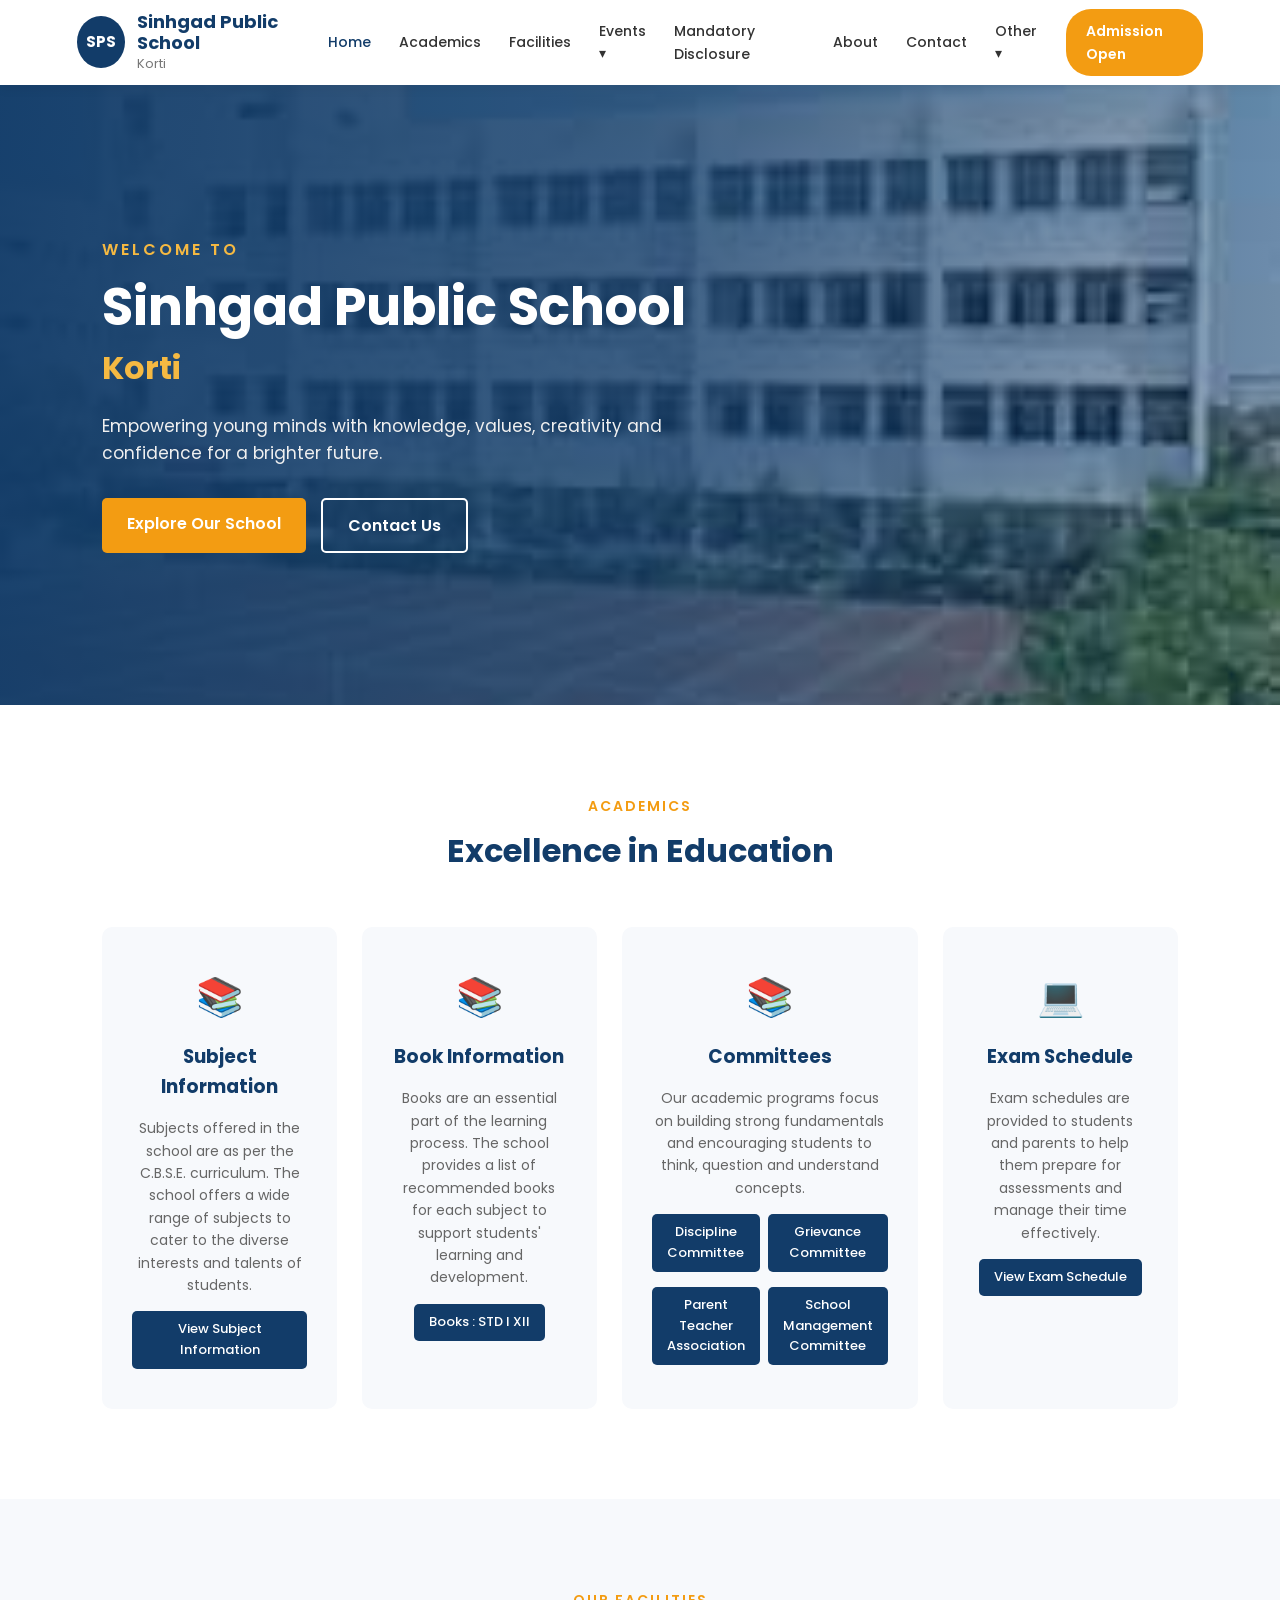
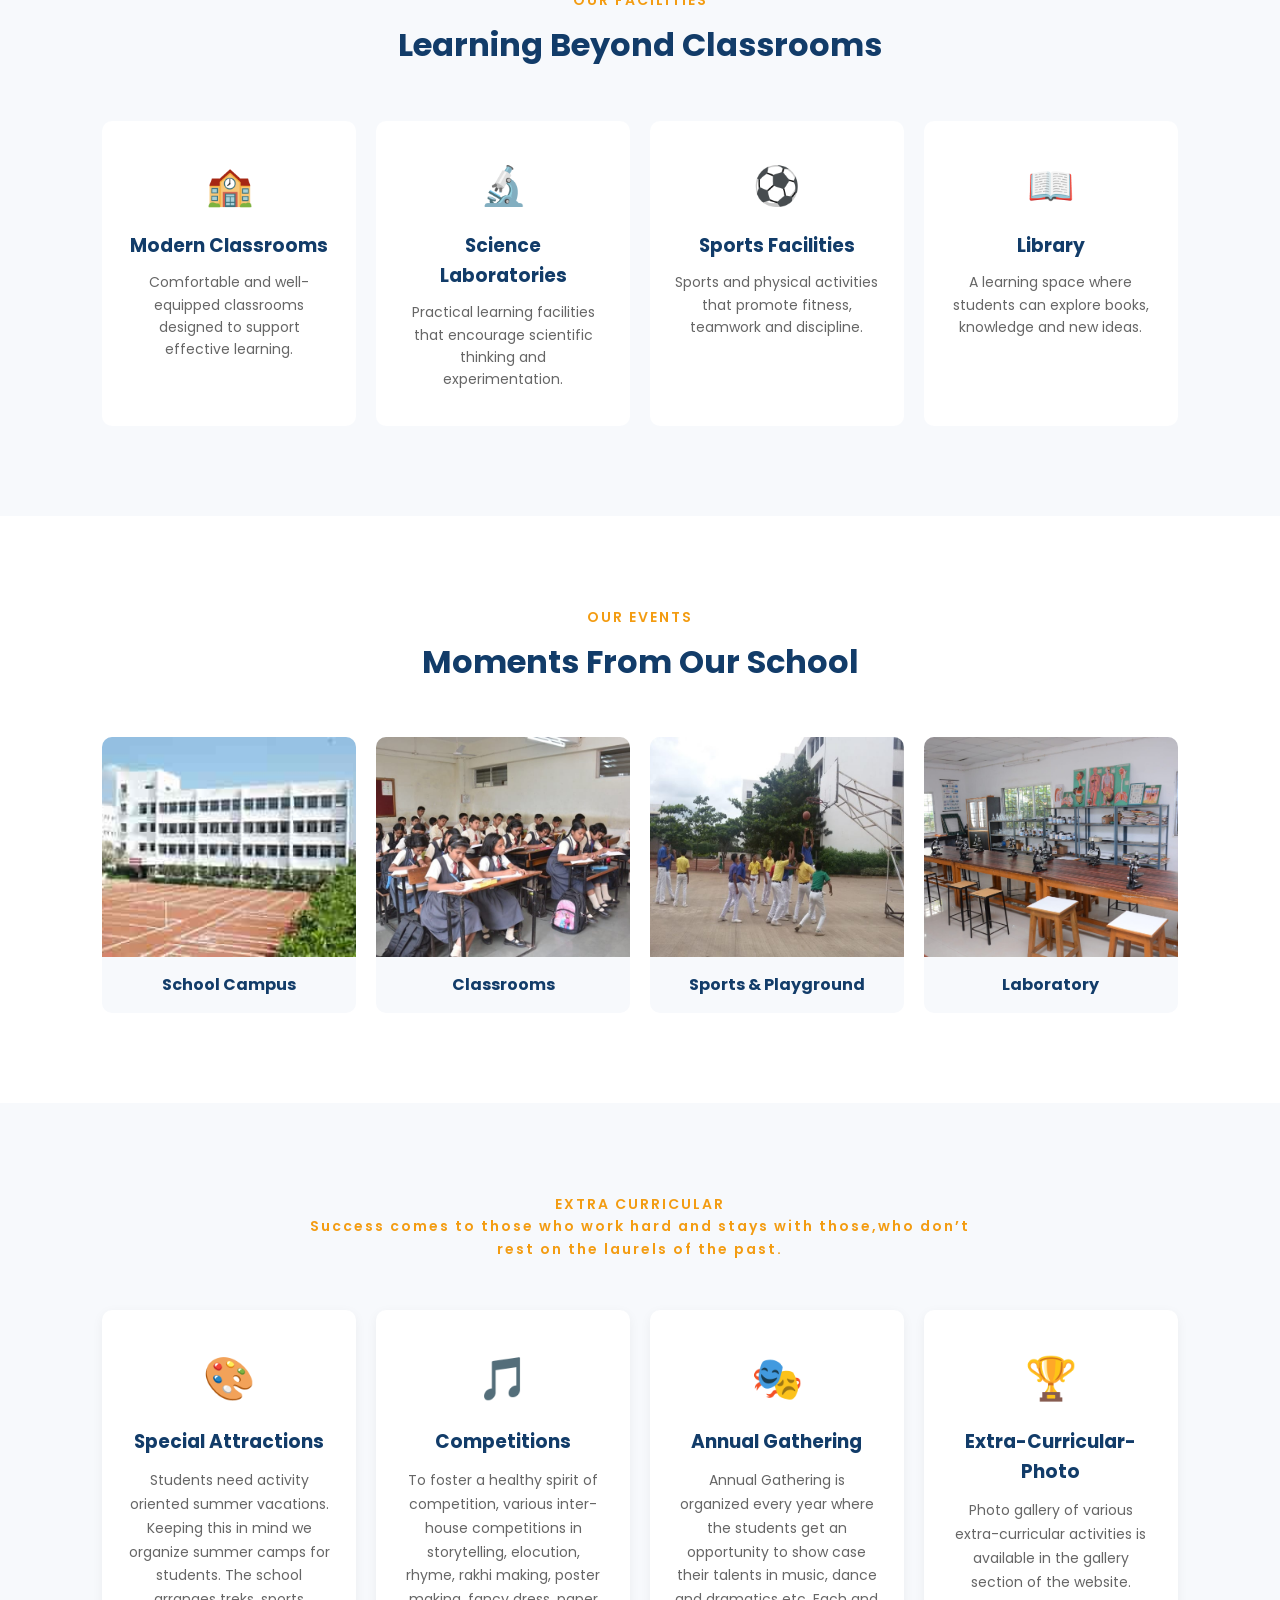
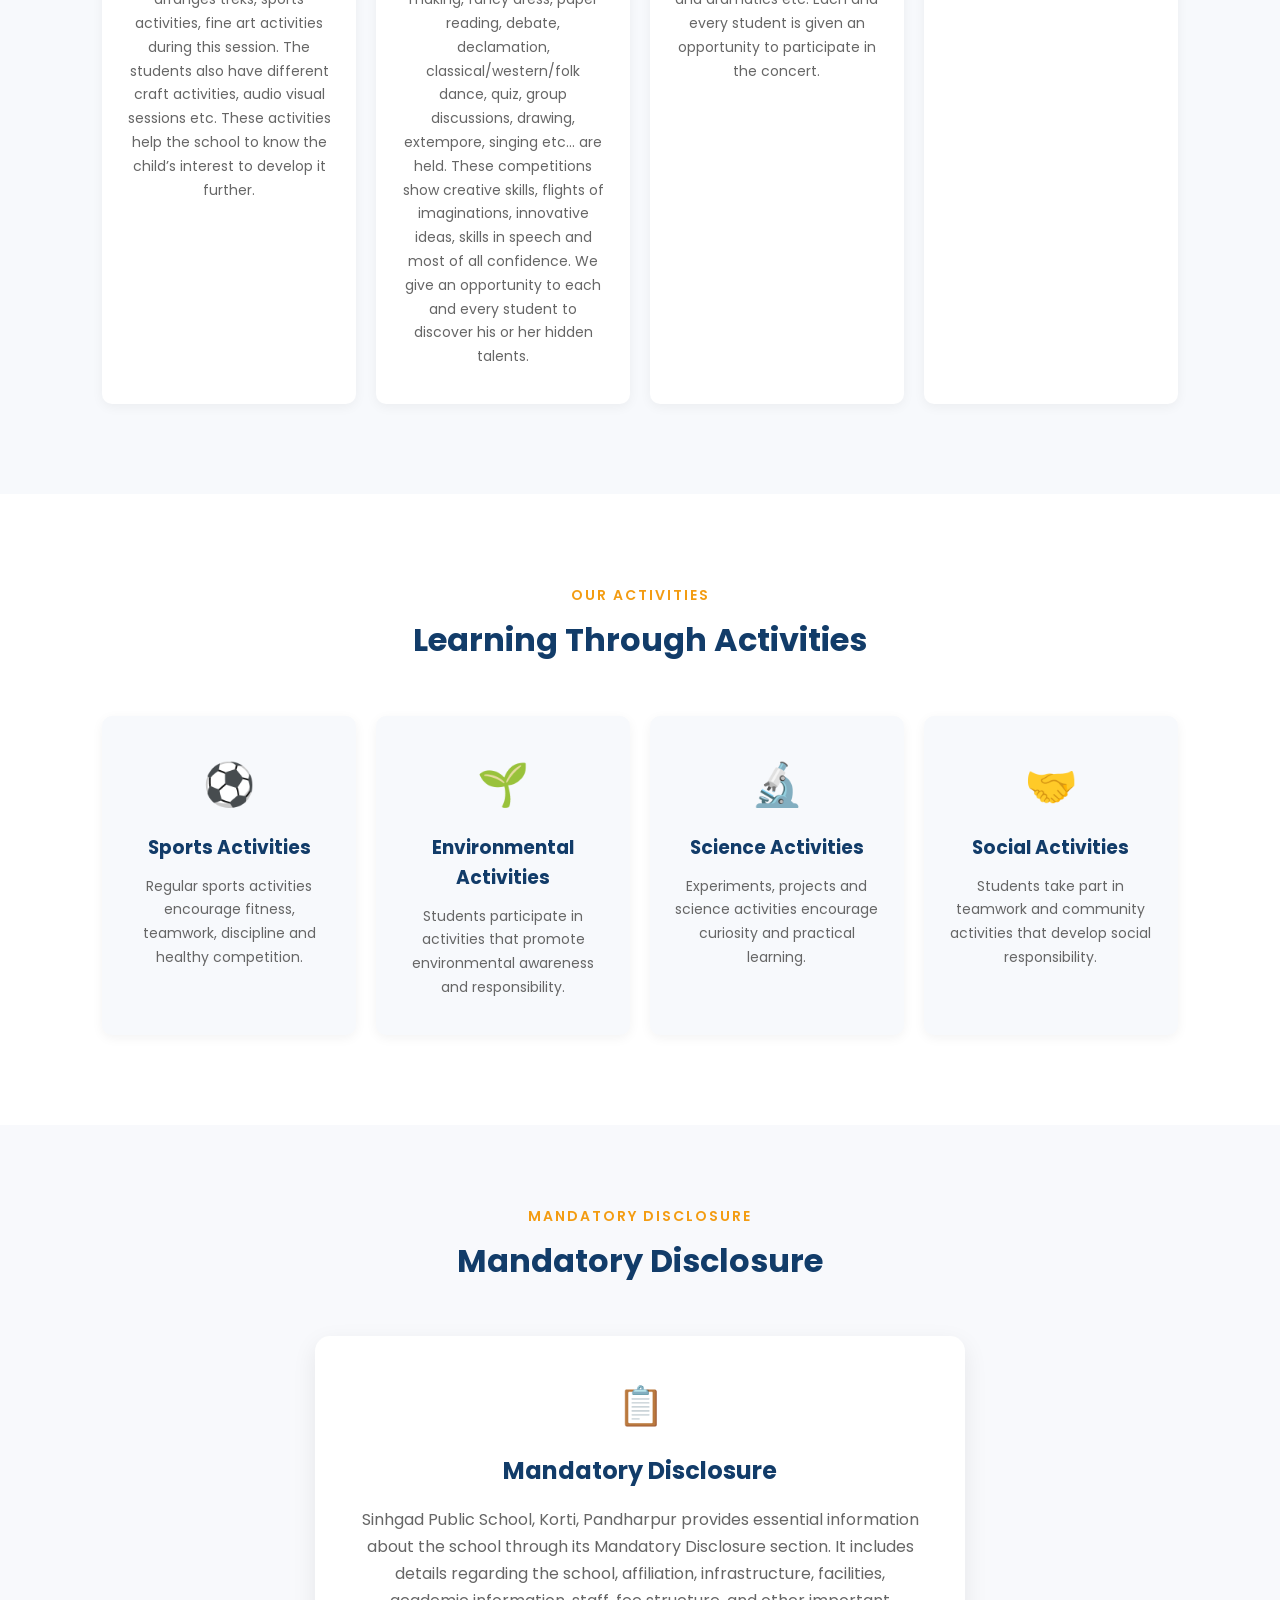
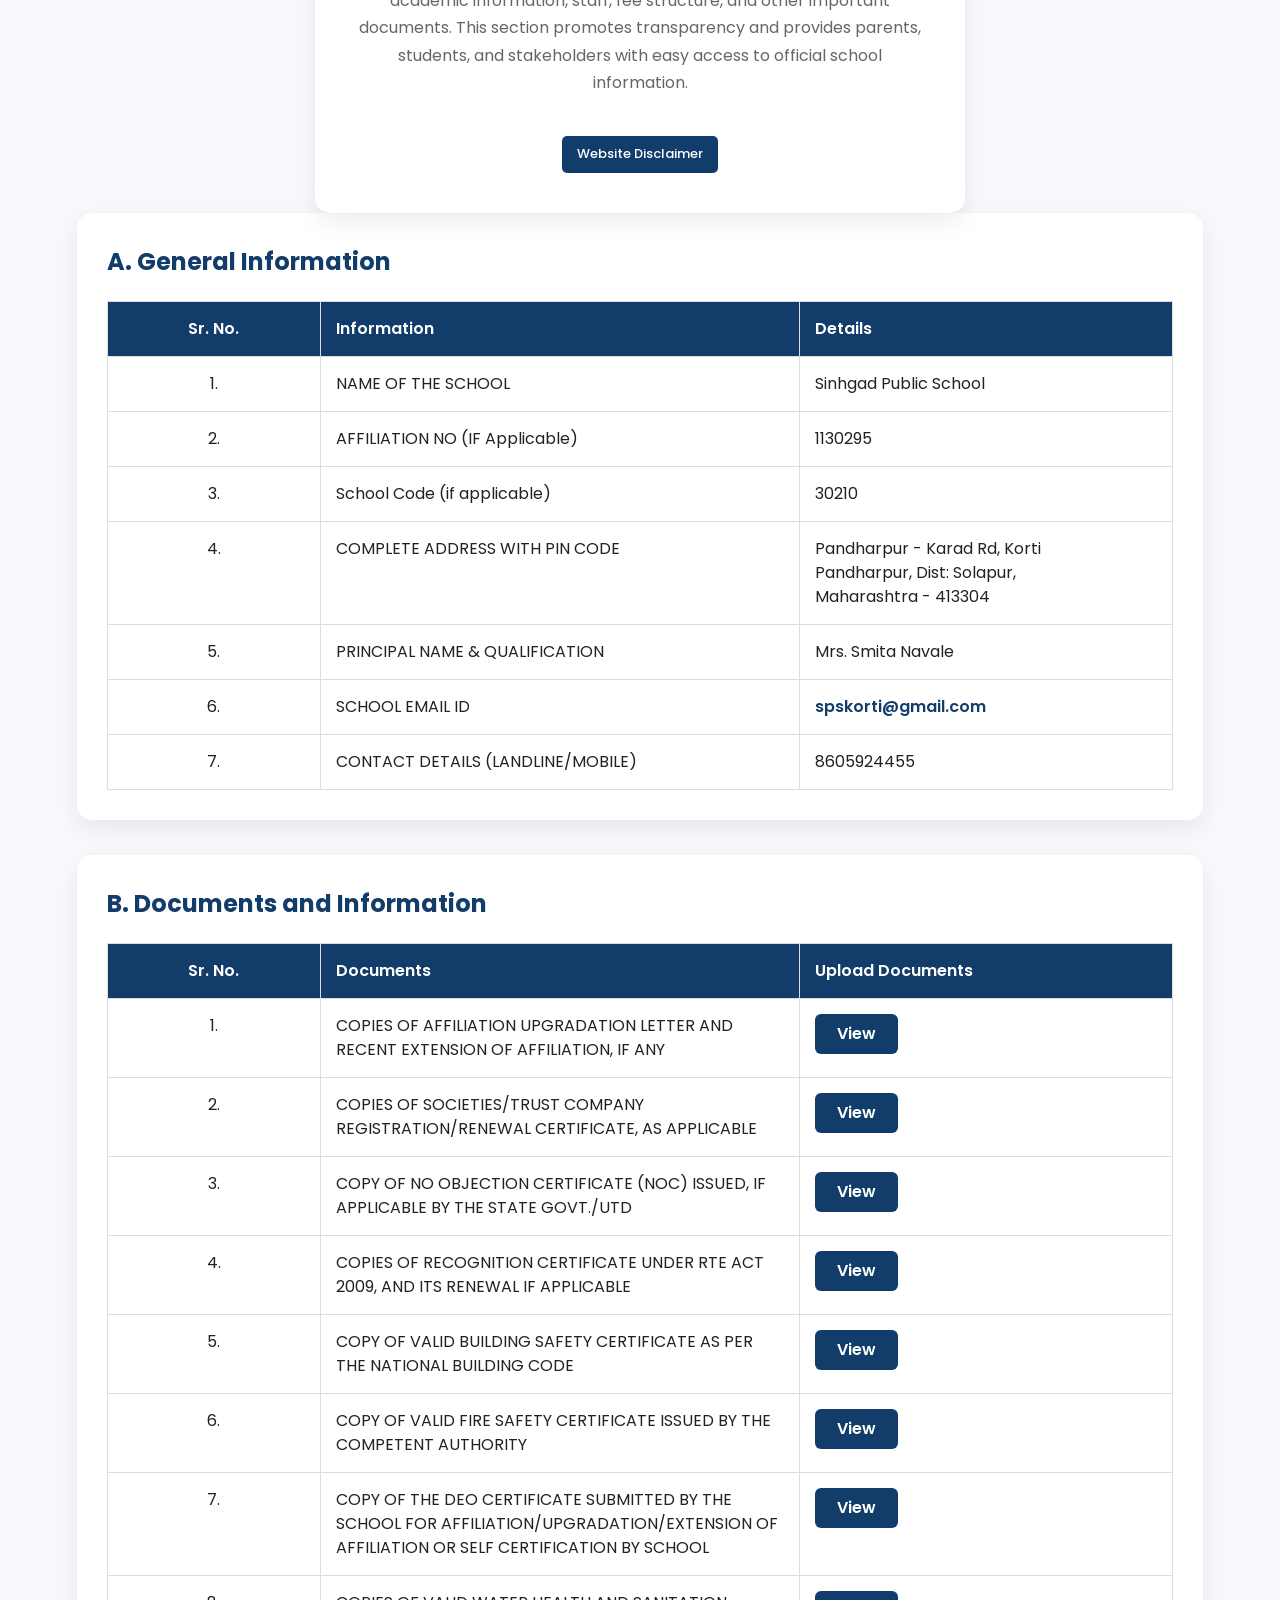
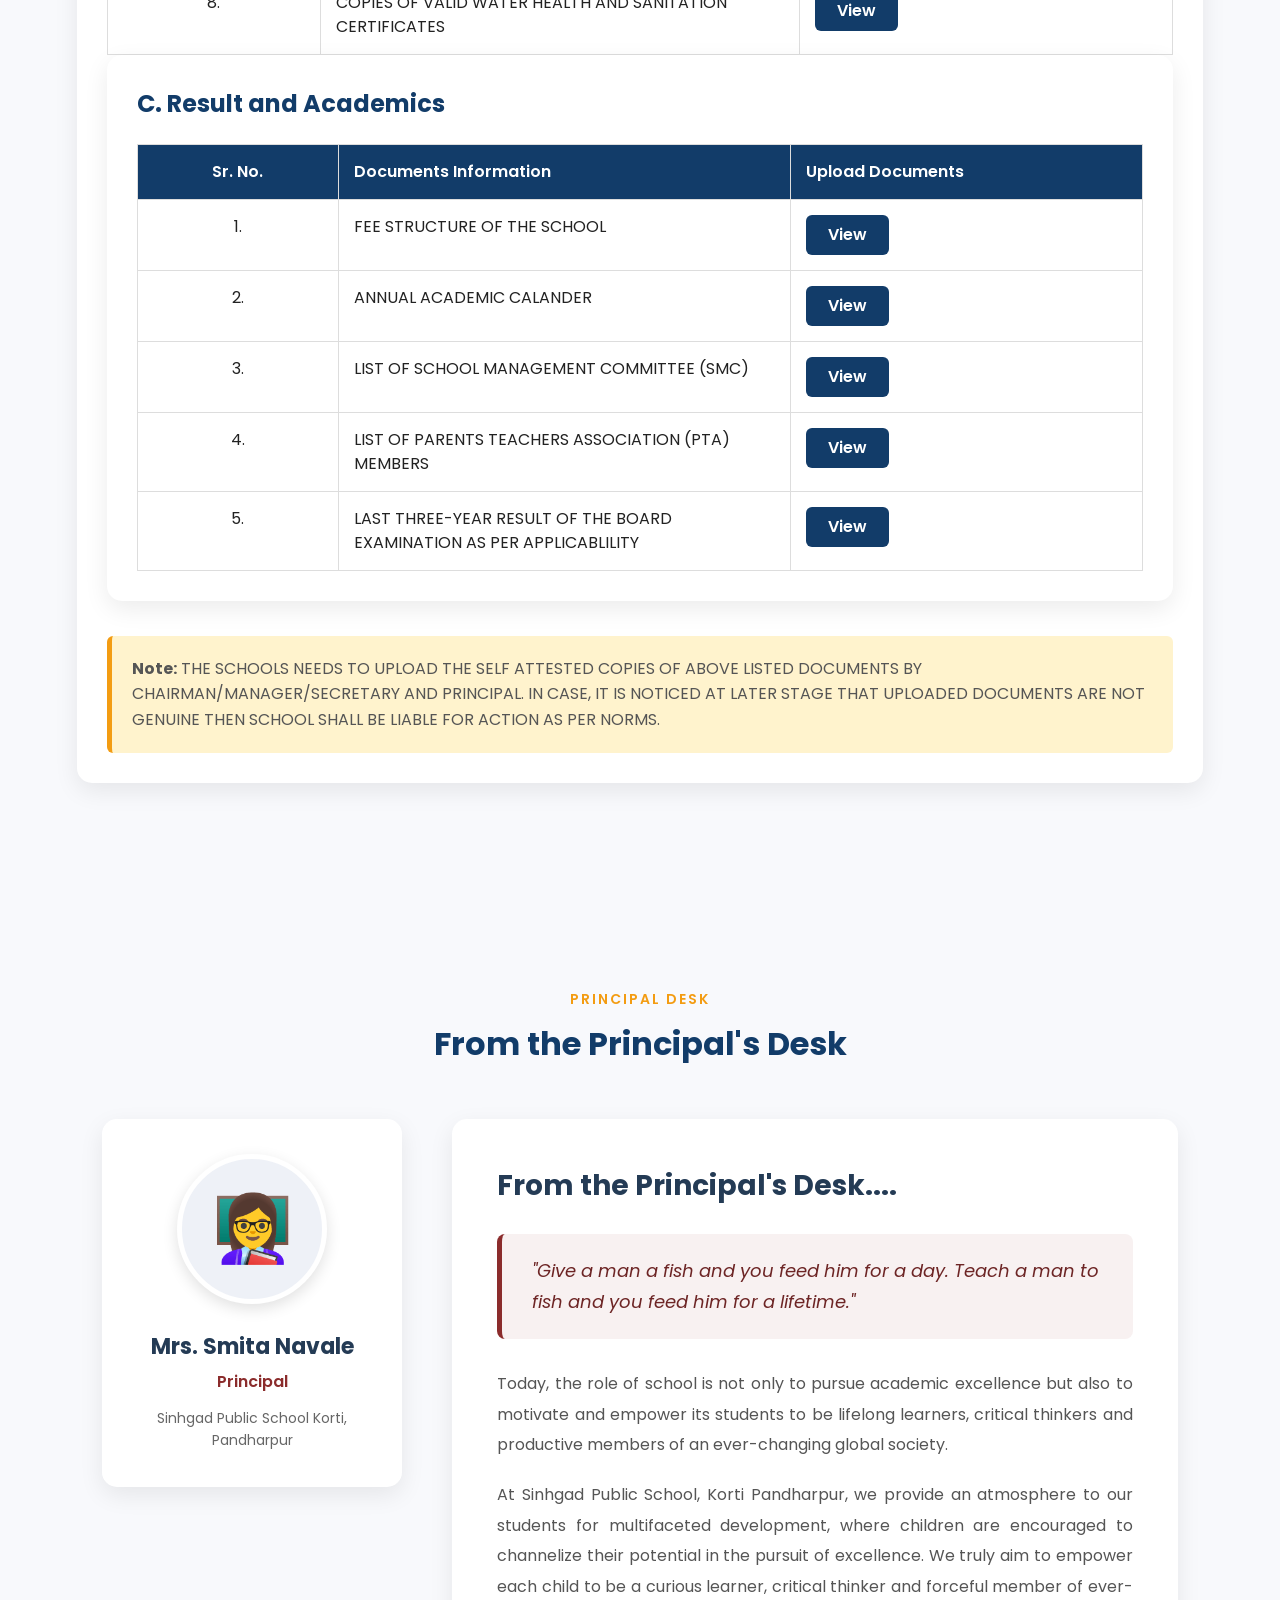
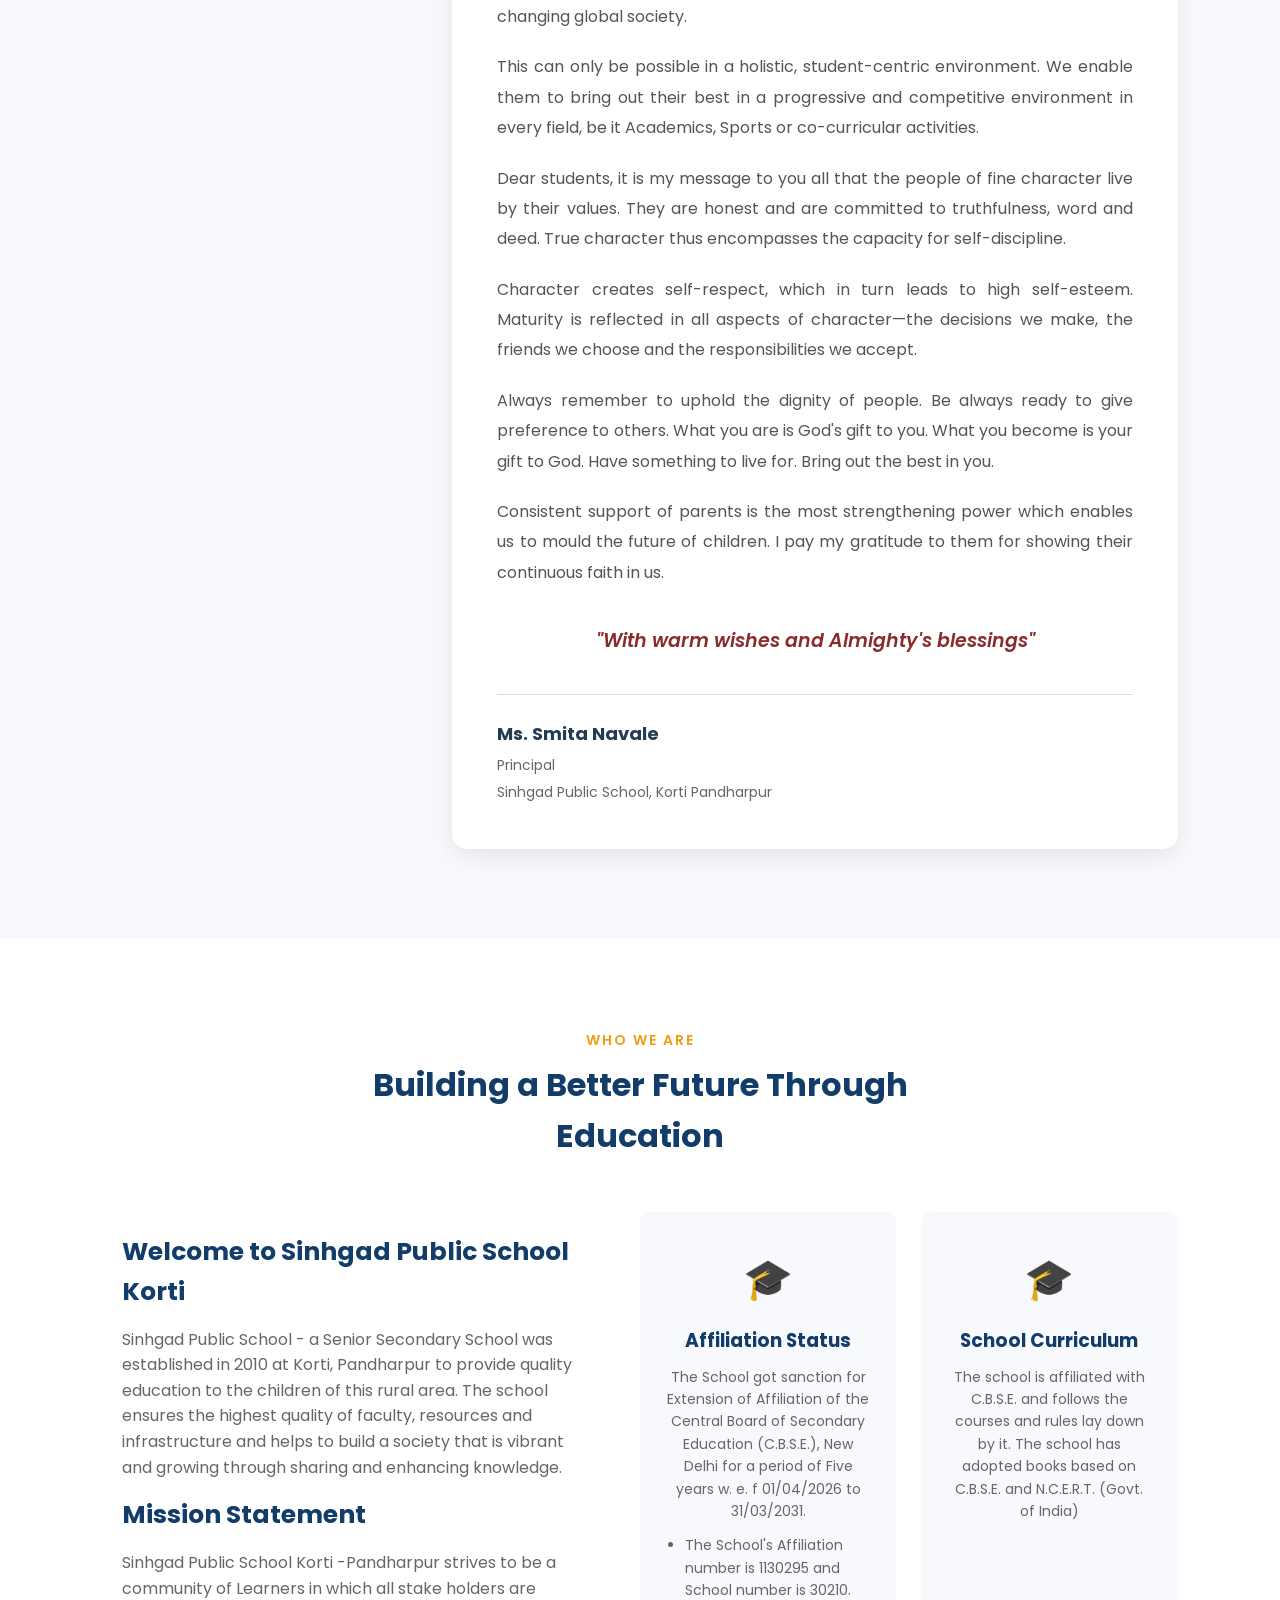
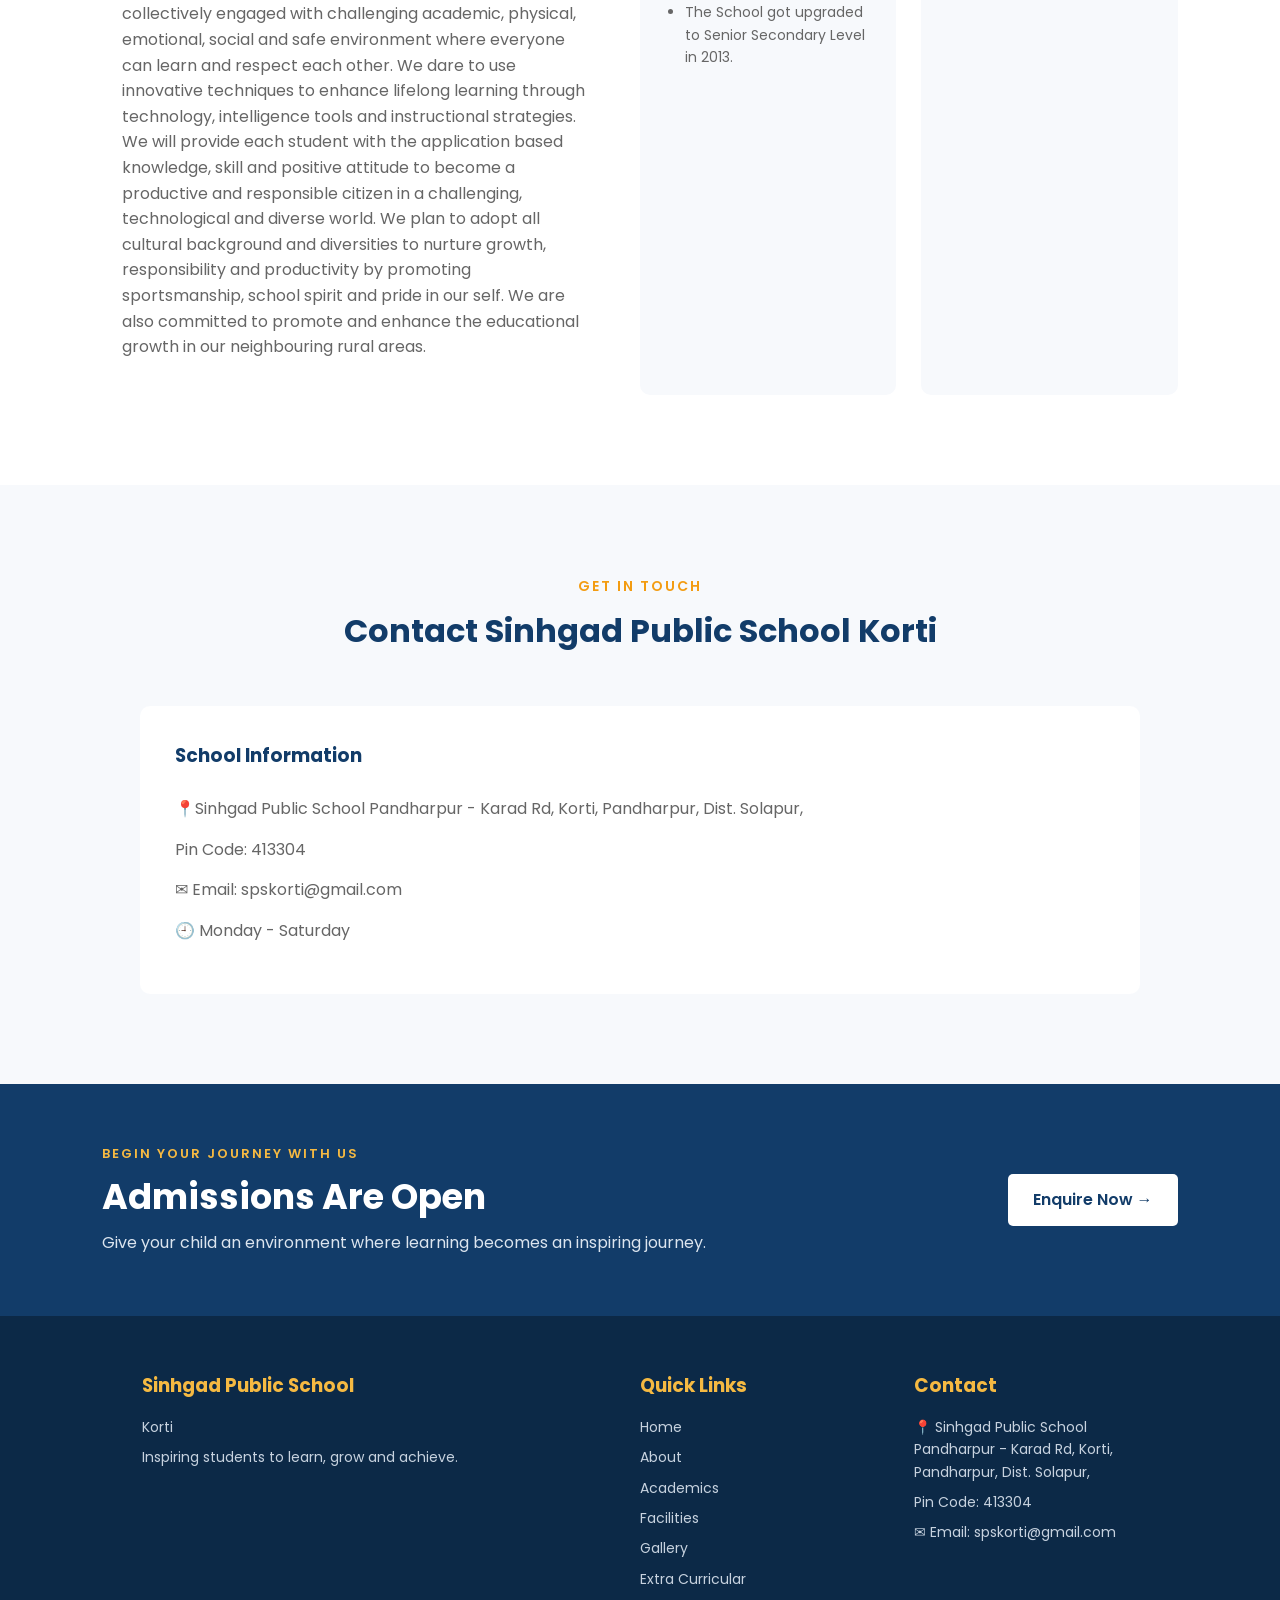
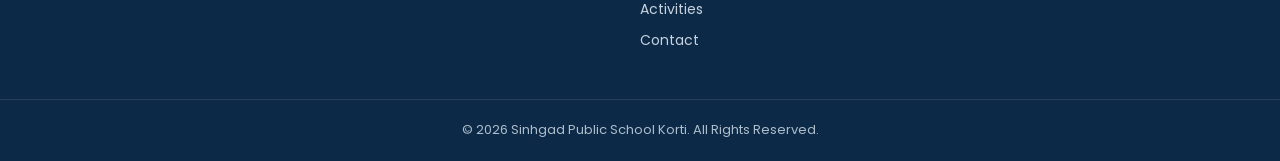
==== commit 20093aa1: "Add Principal Desk and Admission page" ====
--- a/index.html
+++ b/index.html
@@ -49,69 +49,95 @@
 
         <!-- MAIN NAVIGATION -->
 
-        <nav class="navbar">
-
-            <a href="#home" class="active">
-                Home
+      <nav class="navbar">
+
+    <a href="#home" class="active">
+        Home
+    </a>
+
+    <a href="#academics">
+        Academics
+    </a>
+
+    <a href="#facilities">
+        Facilities
+    </a>
+
+    <!-- EVENTS DROPDOWN -->
+    <div class="dropdown">
+
+        <a href="#gallery" class="dropbtn">
+            Events ▾
+        </a>
+
+        <div class="dropdown-content">
+
+            <a href="#gallery">
+                Gallery
             </a>
 
-           
-
-            <a href="#academics">
-                Academics
+            <a href="#extra-curricular">
+                Extra Curricular
             </a>
 
-            <a href="#facilities">
-                Facilities
+            <a href="#activities">
+                Activities
             </a>
 
-
-            <!-- EVENTS DROPDOWN -->
-
-            <div class="dropdown">
-
-                <a href="#gallery" class="dropbtn">
-                    Events ▾
-                </a>
-
-                <div class="dropdown-content">
-
-                    <a href="#gallery">
-                        Gallery
-                    </a>
-
-                    <a href="#extra-curricular">
-                        Extra Curricular
-                    </a>
-
-                    <a href="#activities">
-                        Activities
-                    </a>
-
-                </div>
-
-            </div>
-
-            <!-- MANDATORY DISCLOSURE TAB -->
-             <a href="#mandatory-disclosure">
-                Mandatory
-                 Disclosure
-            </a>
-
-            <a href="#about">
-                About
-            </a>
-
-            <a href="#contact">
-                Contact
-            </a>
-
-
-            <a href="#contact" class="admission-btn">
-                Admission Open
-            </a>
-
-        </nav>
+        </div>
+
+    </div>
+
+    <a href="#mandatory-disclosure">
+        Mandatory Disclosure
+    </a>
+
+    <a href="#about">
+        About
+    </a>
+
+    <a href="#contact">
+        Contact
+    </a>
+
+    <!-- ==================================================
+     OTHERS DROPDOWN
+================================================== -->
+
+<div class="dropdown">
+
+    <a href="javascript:void(0);" class="dropbtn">
+        Other ▾
+    </a>
+
+    <div class="dropdown-content">
+
+        <a href="#others-1">
+            Principal Desk
+        </a>
+
+        <a href="#others-2">
+            Transport
+        </a>
+
+        <a href="#others-3">
+            Achievements
+        </a>
+
+        <a href="#others-4">
+            Downloads
+        </a>
+
+    </div>
+
+</div>
+<!-- ADMISSION OPEN -->
+
+<a href="admission.html" class="admission-btn">
+    Admission Open
+</a>
+    
+</nav>
 
     </header>
 
@@ -199,7 +225,7 @@
         to the diverse interests and talents of students.
     </p>
 
-    <a href="pdf/Subject.pdf"target="_blank" class="subject-pdf-btn">
+    <a href="pdf/Subject.pdf" target="_blank" class="subject-pdf-btn">
         View Subject Information
     </a>
 
@@ -219,7 +245,7 @@
                     Books are an essential part of the learning process. The school provides a list of recommended books for each
                      subject to support students' learning and development.
                 </p>
-                <a href="pdf/Book_List.pdf"target="_blank" class="subject-pdf-btn">
+                <a href="pdf/Book_List.pdf" target="_blank" class="subject-pdf-btn">
                  Books : STD I  XII
     </a>
 
@@ -692,15 +718,17 @@
             </h3>
 
             <p>
-                All required information and documents related to
-                Sinhgad Public School Korti are provided here for
-                transparency and reference.
-            </p>
-
-            <a href="pdf/Mandatory Disclosure.pdf"
+               Sinhgad Public School, Korti, Pandharpur provides essential information about the school through its Mandatory Disclosure
+                section. It includes details regarding the school, affiliation, infrastructure, facilities, academic information, staff, 
+                fee structure, and other important documents. This section promotes transparency and provides parents, students, and
+                 stakeholders with easy access to official school information.
+
+            </p>
+
+            <a href="pdf/WebsiteDisclaimer.pdf"
                target="_blank"
                class="subject-pdf-btn">
-                View Mandatory Disclosure
+                Website Disclaimer
             </a>
 
         </div>
@@ -1105,7 +1133,150 @@
 </div>
 
 </section>
-
+       <!-- ==================================================
+     PRINCIPAL DESK SECTION
+================================================== -->
+
+<section id="others-1" class="principal-desk-section">
+
+    <div class="section-title">
+
+        <p>
+            PRINCIPAL DESK
+        </p>
+
+        <h2>
+            From the Principal's Desk
+        </h2>
+
+    </div>
+
+
+    <div class="principal-desk-container">
+
+        <!-- Principal Information -->
+
+        <div class="principal-profile">
+
+            <div class="principal-image-placeholder">
+                👩‍🏫
+            </div>
+
+            <h3>
+                Mrs. Smita Navale
+            </h3>
+
+            <p>
+                Principal
+            </p>
+
+            <span>
+                Sinhgad Public School Korti, Pandharpur
+            </span>
+
+        </div>
+
+
+        <!-- Principal Message -->
+
+        <div class="principal-message">
+
+            <h3>
+                From the Principal's Desk....
+            </h3>
+
+            <blockquote>
+                "Give a man a fish and you feed him for a day.
+                Teach a man to fish and you feed him for a lifetime."
+            </blockquote>
+
+
+            <p>
+                Today, the role of school is not only to pursue academic
+                excellence but also to motivate and empower its students
+                to be lifelong learners, critical thinkers and productive
+                members of an ever-changing global society.
+            </p>
+
+
+            <p>
+                At Sinhgad Public School, Korti Pandharpur, we provide an
+                atmosphere to our students for multifaceted development,
+                where children are encouraged to channelize their potential
+                in the pursuit of excellence. We truly aim to empower each
+                child to be a curious learner, critical thinker and forceful
+                member of ever-changing global society.
+            </p>
+
+
+            <p>
+                This can only be possible in a holistic, student-centric
+                environment. We enable them to bring out their best in a
+                progressive and competitive environment in every field,
+                be it Academics, Sports or co-curricular activities.
+            </p>
+
+
+            <p>
+                Dear students, it is my message to you all that the people
+                of fine character live by their values. They are honest and
+                are committed to truthfulness, word and deed. True character
+                thus encompasses the capacity for self-discipline.
+            </p>
+
+
+            <p>
+                Character creates self-respect, which in turn leads to high
+                self-esteem. Maturity is reflected in all aspects of
+                character—the decisions we make, the friends we choose and
+                the responsibilities we accept.
+            </p>
+
+
+            <p>
+                Always remember to uphold the dignity of people.
+                Be always ready to give preference to others.
+                What you are is God's gift to you.
+                What you become is your gift to God.
+                Have something to live for.
+                Bring out the best in you.
+            </p>
+
+
+            <p>
+                Consistent support of parents is the most strengthening
+                power which enables us to mould the future of children.
+                I pay my gratitude to them for showing their continuous
+                faith in us.
+            </p>
+
+
+            <p class="principal-wishes">
+                "With warm wishes and Almighty's blessings"
+            </p>
+
+
+            <div class="principal-signature">
+
+                <strong>
+                    Ms. Smita Navale
+                </strong>
+
+                <span>
+                    Principal
+                </span>
+
+                <span>
+                    Sinhgad Public School, Korti Pandharpur
+                </span>
+
+            </div>
+
+        </div>
+
+    </div>
+
+</section>
 
     <!-- ==================================================
          ABOUT SECTION
@@ -1291,13 +1462,13 @@
 
     </section>
 
-
+        
 
     <!-- ==================================================
          ADMISSION SECTION
     ================================================== -->
 
-    <section class="admission-section">
+    <section id="admission" class="admission-section">
 
         <div>
 
--- a/style.css
+++ b/style.css
@@ -1,90 +1,29 @@
-/* ================================================== 
-   GENERAL 
-================================================== */ 
- 
-* { 
-    margin: 0; 
-    padding: 0; 
-    box-sizing: border-box; 
-} 
- 
-html { 
-    scroll-behavior: smooth; 
-    scroll-padding-top: 90px; 
-} 
- 
-body { 
-    font-family: 'Poppins', sans-serif; 
-    background: #f7f9fc; 
-    color: #222; 
-    line-height: 1.6; 
-} 
- 
-a { 
-    text-decoration: none; 
-} 
- 
- 
-/* ================================================== 
-   HEADER / MAIN NAVIGATION 
-================================================== */ 
- 
-.header { 
-    width: 100%; 
-    height: 85px; 
- 
-    background: #ffffff; 
- 
-    display: flex; 
-    align-items: center; 
-    justify-content: space-between; 
- 
-    padding: 0 6%; 
- 
-    position: sticky; 
-    top: 0; 
- 
-    z-index: 1000; 
- 
-    box-shadow: 0 2px 12px rgba(0, 0, 0, 0.08); 
-} 
- 
- 
-/* Logo */ 
- 
-.logo-area { 
-    display: flex; 
-    align-items: center; 
-    gap: 12px; 
-} 
- 
-.logo-circle { 
-    width: 52px; 
-    height: 52px; 
- 
-    border-radius: 50%; 
- 
-    background: #123c69; 
-    color: white; 
- 
-    display: flex; 
-    align-items: center; 
-    justify-content: center; 
- 
-    font-weight: 700; 
-    font-size: 15px; 
-} 
- 
-.school-name h2 { 
-    font-size: 18px; 
-    color: #123c69; 
-    line-height: 1.2; 
-} 
- 
-.school-name p { 
-    font-size: 13px; 
-    color: #777; 
-} 
+/* ==================================================
+   GENERAL
+================================================== */
+
+* {
+    margin: 0;
+    padding: 0;
+    box-sizing: border-box;
+}
+
+html {
+    scroll-behavior: smooth;
+    scroll-padding-top: 90px;
+}
+
+body {
+    font-family: 'Poppins', sans-serif;
+    background: #f7f9fc;
+    color: #222;
+    line-height: 1.6;
+}
+
+a {
+    text-decoration: none;
+}
+
 .school-info,
 .school-info li {
     font-family: inherit;
@@ -92,26 +31,85 @@
     font-weight: inherit;
     line-height: inherit;
 }
- 
- 
+
+
+/* ==================================================
+   HEADER / MAIN NAVIGATION
+================================================== */
+
+.header {
+    width: 100%;
+    min-height: 85px;
+    background: #ffffff;
+
+    display: flex;
+    align-items: center;
+    justify-content: space-between;
+
+    padding: 0 6%;
+
+    position: sticky;
+    top: 0;
+    z-index: 1000;
+
+    box-shadow: 0 2px 12px rgba(0, 0, 0, 0.08);
+}
+
+
+/* Logo */
+
+.logo-area {
+    display: flex;
+    align-items: center;
+    gap: 12px;
+}
+
+.logo-circle {
+    width: 52px;
+    height: 52px;
+
+    border-radius: 50%;
+
+    background: #123c69;
+    color: white;
+
+    display: flex;
+    align-items: center;
+    justify-content: center;
+
+    font-weight: 700;
+    font-size: 15px;
+}
+
+.school-name h2 {
+    font-size: 18px;
+    color: #123c69;
+    line-height: 1.2;
+}
+
+.school-name p {
+    font-size: 13px;
+    color: #777;
+}
+
+
 /* ==================================================
    NAVIGATION
-================================================== */ 
- 
-.navbar { 
-    display: flex; 
-    align-items: center; 
-    gap: 28px; 
-} 
-
+================================================== */
+
+.navbar {
+    display: flex;
+    align-items: center;
+    gap: 28px;
+}
 
 /* Main navigation tabs */
 
 .navbar > a,
 .dropdown > .dropbtn {
-    color: #333; 
-    font-size: 14px; 
-    font-weight: 500; 
+    color: #333;
+    font-size: 14px;
+    font-weight: 500;
 
     display: inline-block;
 
@@ -124,85 +122,80 @@
 .navbar > a:hover,
 .dropdown > .dropbtn:hover {
     color: #123c69;
-
-    transform: scale(1.40);
-
+    transform: scale(1.15);
     font-weight: 600;
-
     text-shadow: 0 2px 8px rgba(18, 60, 105, 0.25);
 }
 
 
 /* Active tab */
 
-.navbar a.active { 
-    color: #123c69; 
-} 
- 
- 
-/* ================================================== 
-   EVENTS DROPDOWN 
-================================================== */ 
- 
-.dropdown { 
-    position: relative; 
-} 
- 
-.dropdown .dropbtn { 
+.navbar a.active {
+    color: #123c69;
+}
+
+
+/* ==================================================
+   DROPDOWNS
+================================================== */
+
+.dropdown {
+    position: relative;
+}
+
+.dropdown .dropbtn {
     cursor: pointer;
-
-    /* Important for Events hover animation */
     display: inline-block;
     transition: all 0.25s ease;
-} 
- 
- 
-/* Dropdown menu */ 
- 
-.dropdown-content { 
-    display: none; 
- 
-    position: absolute; 
- 
-    top: 100%; 
-    left: 0; 
- 
-    min-width: 200px; 
- 
-    background: white; 
- 
-    box-shadow: 0 8px 20px rgba(0, 0, 0, 0.15); 
- 
-    border-radius: 6px; 
- 
-    padding: 8px 0; 
- 
-    z-index: 2000; 
-} 
- 
- 
-/* Dropdown links */ 
- 
-.dropdown-content a { 
-    display: block; 
- 
-    padding: 11px 18px; 
- 
-    color: #333 !important; 
- 
-    font-size: 14px; 
- 
-    white-space: nowrap; 
- 
-    transition: 0.3s; 
-} 
- 
- 
-/* Dropdown items hover */ 
- 
-.dropdown-content a:hover { 
-    background: #f7f9fc; 
- 
+}
+
+
+/* Dropdown menu */
+
+.dropdown-content {
+    display: none;
+
+    position: absolute;
+
+    top: 100%;
+    left: 0;
+
+    min-width: 200px;
+
+    background: white;
+
+    box-shadow: 0 8px 20px rgba(0, 0, 0, 0.15);
+
+    border-radius: 6px;
+
+    padding: 8px 0;
+
+    z-index: 2000;
+}
+
+
+/* Dropdown links */
+
+.dropdown-content a {
+    display: block;
+
+    padding: 11px 18px;
+
+    color: #333 !important;
+
+    font-size: 14px;
+
+    white-space: nowrap;
+
+    transition: 0.3s;
+}
+
+
+/* Dropdown items hover */
+
+.dropdown-content a:hover {
+    background: #f7f9fc;
+
     color: #123c69 !important;
 
     transform: scale(1.05);
@@ -210,339 +203,351 @@
     font-weight: 600;
 
     text-shadow: 0 2px 6px rgba(18, 60, 105, 0.20);
-} 
- 
- 
-/* Show dropdown */ 
- 
-.dropdown:hover .dropdown-content { 
-    display: block; 
-} 
- 
- 
-/* ==================================================
-   EVENTS TAB HOVER
-================================================== */
-
-/* This focuses the Events tab itself */
+}
+
+
+/* Show dropdown */
+
+.dropdown:hover .dropdown-content {
+    display: block;
+}
+
+
+/* Events / Others tab hover */
 
 .dropdown:hover > .dropbtn {
     color: #123c69;
 
-    transform: scale(1.30);
+    transform: scale(1.15);
 
     font-weight: 600;
 
     text-shadow: 0 2px 8px rgba(18, 60, 105, 0.25);
 }
- 
- 
-/* ================================================== 
-   ADMISSION BUTTON 
-================================================== */ 
- 
-.admission-btn { 
-    background: #f39c12 !important; 
- 
-    color: white !important; 
- 
-    padding: 11px 20px; 
- 
-    border-radius: 25px; 
- 
-    font-weight: 600 !important; 
-} 
- 
-.admission-btn:hover { 
+
+
+/* ==================================================
+   ADMISSION BUTTON
+================================================== */
+
+.admission-btn {
+    background: #f39c12 !important;
+
+    color: white !important;
+
+    padding: 11px 20px;
+
+    border-radius: 25px;
+
+    font-weight: 600 !important;
+
+    transition: 0.3s ease;
+}
+
+.admission-btn:hover {
     background: #d98200 !important;
 
-    transform: scale(1.30);
+    transform: scale(1.08);
 
     text-shadow: none;
-} 
- 
- 
-/* ================================================== 
-   HERO / HOME 
-================================================== */ 
- 
-.hero { 
-    min-height: 620px; 
- 
-    display: flex; 
-    align-items: center; 
- 
-    padding: 80px 8%; 
- 
-    background: 
-        linear-gradient( 
-            90deg, 
-            rgba(18, 60, 105, 0.97), 
-            rgba(18, 60, 105, 0.82), 
-            rgba(18, 60, 105, 0.45) 
-        ), 
-        url("images/school.jpg"); 
- 
-    background-size: cover; 
- 
-    background-position: center; 
-} 
- 
-.hero-content { 
-    max-width: 700px; 
- 
-    color: white; 
-} 
- 
-.welcome-text { 
-    font-size: 16px; 
- 
-    font-weight: 600; 
- 
-    letter-spacing: 3px; 
- 
-    color: #f5b942; 
- 
-    margin-bottom: 15px; 
-} 
- 
-.hero h1 { 
-    font-size: 52px; 
- 
-    line-height: 1.15; 
- 
-    margin-bottom: 5px; 
-} 
- 
-.hero h2 { 
-    font-size: 32px; 
- 
-    margin-bottom: 20px; 
- 
-    color: #f5b942; 
-} 
- 
-.hero-description { 
-    max-width: 600px; 
- 
-    font-size: 17px; 
- 
-    margin-bottom: 30px; 
- 
-    color: #f0f0f0; 
-} 
- 
- 
-/* Hero Buttons */ 
- 
-.hero-buttons { 
-    display: flex; 
- 
-    gap: 15px; 
-} 
- 
-.primary-btn, 
-.secondary-btn { 
-    padding: 13px 25px; 
- 
-    border-radius: 5px; 
- 
-    font-weight: 600; 
- 
-    transition: 0.3s; 
-} 
- 
-.primary-btn { 
-    background: #f39c12; 
- 
-    color: white; 
-} 
- 
-.primary-btn:hover { 
-    background: #d98200; 
-} 
- 
-.secondary-btn { 
-    border: 2px solid white; 
- 
-    color: white; 
-} 
- 
-.secondary-btn:hover { 
-    background: white; 
- 
-    color: #123c69; 
-} 
- 
- 
-/* ================================================== 
-   SECTION TITLE 
-================================================== */ 
- 
-.section-title { 
-    text-align: center; 
- 
-    max-width: 700px; 
- 
-    margin: 0 auto 50px; 
-} 
- 
-.section-title p { 
-    color: #f39c12; 
- 
-    font-size: 14px; 
- 
-    font-weight: 600; 
- 
-    letter-spacing: 2px; 
-} 
- 
-.section-title h2 { 
-    font-size: 32px; 
- 
-    color: #123c69; 
- 
-    margin-top: 8px; 
-} 
- 
- 
-/* ================================================== 
-   ABOUT 
-================================================== */ 
- 
-.about-section { 
-    padding: 90px 8%; 
- 
-    background: white; 
-} 
- 
-.about-content { 
-    display: grid; 
- 
-    grid-template-columns: 2fr 1fr 1fr; 
- 
-    gap: 25px; 
- 
-    max-width: 1200px; 
- 
-    margin: auto; 
-} 
- 
-.about-text { 
-    padding: 20px; 
-} 
- 
-.about-text h3 { 
-    font-size: 25px; 
- 
-    color: #123c69; 
- 
-    margin-bottom: 15px; 
-} 
- 
-.about-text p { 
-    color: #666; 
- 
-    margin-bottom: 15px; 
-} 
- 
-.about-card { 
-    padding: 35px 25px; 
- 
-    background: #f7f9fc; 
- 
-    border-radius: 10px; 
- 
-    text-align: center; 
- 
-    transition: 0.3s; 
-} 
- 
-.about-card:hover { 
-    transform: translateY(-8px); 
- 
-    box-shadow: 0 10px 25px rgba(0, 0, 0, 0.08); 
-} 
- 
-.card-icon { 
-    font-size: 40px; 
- 
-    margin-bottom: 15px; 
-} 
- 
-.about-card h3 { 
-    color: #123c69; 
- 
-    margin-bottom: 10px; 
-} 
- 
-.about-card p { 
-    color: #666; 
- 
-    font-size: 14px; 
-} 
- 
- 
-/* ================================================== 
-   ACADEMICS 
-================================================== */ 
- 
-.content-section { 
-    padding: 90px 8%; 
- 
-    background: white; 
-} 
- 
-.content-container { 
-    max-width: 1200px; 
- 
-    margin: auto; 
- 
-    display: grid; 
- 
-    grid-template-columns: repeat(3, 1fr); 
- 
-    gap: 25px; 
-} 
- 
-.content-box { 
-    background: #f7f9fc; 
- 
-    padding: 40px 30px; 
- 
-    text-align: center; 
- 
-    border-radius: 10px; 
- 
-    transition: 0.3s; 
-} 
- 
-.content-box:hover { 
-    transform: translateY(-8px); 
- 
-    box-shadow: 0 10px 25px rgba(0, 0, 0, 0.08); 
-} 
- 
-.content-box h3 { 
-    color: #123c69; 
- 
-    margin: 15px 0; 
-} 
- 
-.content-box p { 
-    color: #666; 
- 
-    font-size: 14px; 
-} 
+}
+
+
+/* ==================================================
+   HERO / HOME
+================================================== */
+
+.hero {
+    min-height: 620px;
+
+    display: flex;
+    align-items: center;
+
+    padding: 80px 8%;
+
+    background:
+        linear-gradient(
+            90deg,
+            rgba(18, 60, 105, 0.97),
+            rgba(18, 60, 105, 0.82),
+            rgba(18, 60, 105, 0.45)
+        ),
+        url("images/school.jpg");
+
+    background-size: cover;
+
+    background-position: center;
+}
+
+.hero-content {
+    max-width: 700px;
+
+    color: white;
+}
+
+.welcome-text {
+    font-size: 16px;
+
+    font-weight: 600;
+
+    letter-spacing: 3px;
+
+    color: #f5b942;
+
+    margin-bottom: 15px;
+}
+
+.hero h1 {
+    font-size: 52px;
+
+    line-height: 1.15;
+
+    margin-bottom: 5px;
+}
+
+.hero h2 {
+    font-size: 32px;
+
+    margin-bottom: 20px;
+
+    color: #f5b942;
+}
+
+.hero-description {
+    max-width: 600px;
+
+    font-size: 17px;
+
+    margin-bottom: 30px;
+
+    color: #f0f0f0;
+}
+
+
+/* Hero Buttons */
+
+.hero-buttons {
+    display: flex;
+
+    gap: 15px;
+}
+
+.primary-btn,
+.secondary-btn {
+    padding: 13px 25px;
+
+    border-radius: 5px;
+
+    font-weight: 600;
+
+    transition: 0.3s;
+}
+
+.primary-btn {
+    background: #f39c12;
+
+    color: white;
+}
+
+.primary-btn:hover {
+    background: #d98200;
+}
+
+.secondary-btn {
+    border: 2px solid white;
+
+    color: white;
+}
+
+.secondary-btn:hover {
+    background: white;
+
+    color: #123c69;
+}
+
+
+/* ==================================================
+   SECTION TITLE
+================================================== */
+
+.section-title {
+    text-align: center;
+
+    max-width: 700px;
+
+    margin: 0 auto 50px;
+}
+
+.section-title p {
+    color: #f39c12;
+
+    font-size: 14px;
+
+    font-weight: 600;
+
+    letter-spacing: 2px;
+}
+
+.section-title h2 {
+    font-size: 32px;
+
+    color: #123c69;
+
+    margin-top: 8px;
+}
+
+
+/* ==================================================
+   ABOUT
+================================================== */
+
+.about-section {
+    padding: 90px 8%;
+
+    background: white;
+}
+
+.about-content {
+    display: grid;
+
+    grid-template-columns: 2fr 1fr 1fr;
+
+    gap: 25px;
+
+    max-width: 1200px;
+
+    margin: auto;
+}
+
+.about-text {
+    padding: 20px;
+}
+
+.about-text h3 {
+    font-size: 25px;
+
+    color: #123c69;
+
+    margin-bottom: 15px;
+}
+
+.about-text p {
+    color: #666;
+
+    margin-bottom: 15px;
+}
+
+.about-card {
+    padding: 35px 25px;
+
+    background: #f7f9fc;
+
+    border-radius: 10px;
+
+    text-align: center;
+
+    transition: 0.3s;
+}
+
+.about-card:hover {
+    transform: translateY(-8px);
+
+    box-shadow: 0 10px 25px rgba(0, 0, 0, 0.08);
+}
+
+.card-icon {
+    font-size: 40px;
+
+    margin-bottom: 15px;
+}
+
+.about-card h3 {
+    color: #123c69;
+
+    margin-bottom: 10px;
+}
+
+.about-card p {
+    color: #666;
+
+    font-size: 14px;
+}
+
+.about-card ul {
+    margin-top: 12px;
+    padding-left: 20px;
+    text-align: left;
+    color: #666;
+    font-size: 14px;
+}
+
+
+/* ==================================================
+   ACADEMICS
+================================================== */
+
+.content-section {
+    padding: 90px 8%;
+
+    background: white;
+}
+
+.content-container {
+    max-width: 1200px;
+
+    margin: auto;
+
+    display: grid;
+
+    grid-template-columns: repeat(4, 1fr);
+
+    gap: 25px;
+}
+
+.content-box {
+    background: #f7f9fc;
+
+    padding: 40px 30px;
+
+    text-align: center;
+
+    border-radius: 10px;
+
+    transition: 0.3s;
+}
+
+.content-box:hover {
+    transform: translateY(-8px);
+
+    box-shadow: 0 10px 25px rgba(0, 0, 0, 0.08);
+}
+
+.content-box h3 {
+    color: #123c69;
+
+    margin: 15px 0;
+}
+
+.content-box p {
+    color: #666;
+
+    font-size: 14px;
+}
+
+
 /* ==================================================
    COMMITTEES PDF TABS
 ================================================== */
 
 .committee-tabs {
     display: grid;
+
     grid-template-columns: 1fr 1fr;
+
     column-gap: 8px;
+
     row-gap: 15px;
+
     margin-top: 15px;
 }
 
@@ -552,280 +557,370 @@
     padding: 8px 15px;
 
     background: #123c69;
+
     color: white;
 
     border-radius: 5px;
 
     font-family: 'Poppins', sans-serif;
+
     font-size: 13px;
+
     font-weight: 500;
 
     text-decoration: none;
+
     transition: 0.3s;
 }
 
 .committee-tabs a:hover {
     background: #f39c12;
+
     color: white;
 }
 
-/* ==================================================
-   SUBJECT INFORMATION PDF BUTTON
-================================================== */
-
-.subject-pdf-btn {
-    display: inline-block;
-    margin-top: 15px;
-    padding: 8px 15px;
-
-    background: #123c69;
-    color: white;
-
-    border-radius: 5px;
-
-    font-family: 'Poppins', sans-serif;
-    font-size: 13px;
-    font-weight: 500;
-
-    text-decoration: none;
-    transition: 0.3s;
-}
-
-.subject-pdf-btn:hover {
-    background: #f39c12;
-    color: white;
-}
-
-/* ==================================================
-   EXAM SCHEDULE PDF BUTTON
-================================================== */
-
+
+/* ==================================================
+   SUBJECT / EXAM PDF BUTTONS
+================================================== */
+
+.subject-pdf-btn,
 .exam-schedule-btn {
     display: inline-block;
+
     margin-top: 15px;
+
     padding: 8px 15px;
 
     background: #123c69;
+
     color: white;
 
     border-radius: 5px;
 
     font-family: 'Poppins', sans-serif;
+
     font-size: 13px;
+
     font-weight: 500;
 
     text-decoration: none;
+
     transition: 0.3s;
 }
 
+.subject-pdf-btn:hover,
 .exam-schedule-btn:hover {
     background: #f39c12;
+
     color: white;
 }
-/* ================================================== 
-   FACILITIES 
-================================================== */ 
- 
-.features { 
-    padding: 90px 8%; 
- 
-    background: #f7f9fc; 
-} 
- 
-.feature-container { 
-    max-width: 1200px; 
- 
-    margin: auto; 
- 
-    display: grid; 
- 
-    grid-template-columns: repeat(4, 1fr); 
- 
-    gap: 20px; 
-} 
- 
-.feature-box { 
-    background: white; 
- 
-    padding: 35px 25px; 
- 
-    text-align: center; 
- 
-    border-radius: 10px; 
- 
-    transition: 0.3s; 
-} 
- 
-.feature-box:hover { 
-    transform: translateY(-8px); 
- 
-    box-shadow: 0 10px 25px rgba(0, 0, 0, 0.08); 
-} 
- 
-.feature-icon { 
-    font-size: 38px; 
- 
-    margin-bottom: 15px; 
-} 
- 
-.feature-box h3 { 
-    color: #123c69; 
- 
-    margin-bottom: 10px; 
-} 
- 
-.feature-box p { 
-    color: #666; 
- 
-    font-size: 14px; 
-} 
- 
- 
-/* ================================================== 
-   GALLERY 
-================================================== */ 
- 
-.gallery-section { 
-    padding: 90px 8%; 
- 
-    background: white; 
-} 
- 
-.gallery-container { 
-    max-width: 1200px; 
- 
-    margin: auto; 
- 
-    display: grid; 
- 
-    grid-template-columns: repeat(4, 1fr); 
- 
-    gap: 20px; 
-} 
- 
-.gallery-card { 
-    background: #f7f9fc; 
- 
-    border-radius: 10px; 
- 
-    overflow: hidden; 
- 
-    transition: 0.3s; 
-} 
- 
-.gallery-card:hover { 
-    transform: translateY(-8px); 
- 
-    box-shadow: 0 10px 25px rgba(0, 0, 0, 0.12); 
-} 
- 
-.gallery-card img { 
-    width: 100%; 
- 
-    height: 220px; 
- 
-    object-fit: cover; 
- 
-    display: block; 
-} 
- 
-.gallery-card h3 { 
-    color: #123c69; 
- 
-    font-size: 16px; 
- 
-    padding: 15px; 
- 
-    text-align: center; 
-} 
- /* ==================================================
-   MANDATORY DISCLOSURE SECTION
+
+
+/* ==================================================
+   FACILITIES
+================================================== */
+
+.features {
+    padding: 90px 8%;
+
+    background: #f7f9fc;
+}
+
+.feature-container {
+    max-width: 1200px;
+
+    margin: auto;
+
+    display: grid;
+
+    grid-template-columns: repeat(4, 1fr);
+
+    gap: 20px;
+}
+
+.feature-box {
+    background: white;
+
+    padding: 35px 25px;
+
+    text-align: center;
+
+    border-radius: 10px;
+
+    transition: 0.3s;
+}
+
+.feature-box:hover {
+    transform: translateY(-8px);
+
+    box-shadow: 0 10px 25px rgba(0, 0, 0, 0.08);
+}
+
+.feature-icon {
+    font-size: 38px;
+
+    margin-bottom: 15px;
+}
+
+.feature-box h3 {
+    color: #123c69;
+
+    margin-bottom: 10px;
+}
+
+.feature-box p {
+    color: #666;
+
+    font-size: 14px;
+}
+
+
+/* ==================================================
+   GALLERY
+================================================== */
+
+.gallery-section {
+    padding: 90px 8%;
+
+    background: white;
+}
+
+.gallery-container {
+    max-width: 1200px;
+
+    margin: auto;
+
+    display: grid;
+
+    grid-template-columns: repeat(4, 1fr);
+
+    gap: 20px;
+}
+
+.gallery-card {
+    background: #f7f9fc;
+
+    border-radius: 10px;
+
+    overflow: hidden;
+
+    transition: 0.3s;
+}
+
+.gallery-card:hover {
+    transform: translateY(-8px);
+
+    box-shadow: 0 10px 25px rgba(0, 0, 0, 0.12);
+}
+
+.gallery-card img {
+    width: 100%;
+
+    height: 220px;
+
+    object-fit: cover;
+
+    display: block;
+}
+
+.gallery-card h3 {
+    color: #123c69;
+
+    font-size: 16px;
+
+    padding: 15px;
+
+    text-align: center;
+}
+
+
+/* ==================================================
+   EXTRA CURRICULAR & ACTIVITIES
+================================================== */
+
+.event-section {
+    padding: 90px 8%;
+
+    background: #f7f9fc;
+}
+
+.activities-section {
+    background: white;
+}
+
+.event-container {
+    max-width: 1200px;
+
+    margin: auto;
+
+    display: grid;
+
+    grid-template-columns: repeat(4, 1fr);
+
+    gap: 20px;
+}
+
+.event-card {
+    background: white;
+
+    padding: 35px 25px;
+
+    text-align: center;
+
+    border-radius: 10px;
+
+    transition: 0.3s;
+
+    box-shadow: 0 3px 12px rgba(0, 0, 0, 0.05);
+}
+
+.activities-section .event-card {
+    background: #f7f9fc;
+}
+
+.event-card:hover {
+    transform: translateY(-8px);
+
+    box-shadow: 0 10px 25px rgba(0, 0, 0, 0.12);
+}
+
+.event-icon {
+    font-size: 42px;
+
+    margin-bottom: 15px;
+}
+
+.event-card h3 {
+    color: #123c69;
+
+    margin-bottom: 12px;
+}
+
+.event-card p {
+    color: #666;
+
+    font-size: 14px;
+
+    line-height: 1.7;
+}
+
+
+/* ==================================================
+   MANDATORY DISCLOSURE
 ================================================== */
 
 .mandatory-disclosure-section {
-    padding: 80px 8%;
+    padding: 80px 6%;
+
     background: #f8f9fc;
 }
 
 .mandatory-disclosure-container {
     display: flex;
+
     justify-content: center;
+
     align-items: center;
+
     margin-top: 40px;
 }
 
 .mandatory-disclosure-card {
     width: 100%;
+
     max-width: 650px;
+
     background: #ffffff;
+
     padding: 40px;
+
     text-align: center;
+
     border-radius: 15px;
+
     box-shadow: 0 8px 25px rgba(0, 0, 0, 0.08);
 }
 
 .mandatory-disclosure-card h3 {
     margin: 15px 0;
+
     font-size: 24px;
+
+    color: #123c69;
 }
 
 .mandatory-disclosure-card p {
     margin-bottom: 25px;
+
     line-height: 1.7;
-}
-/* ==================================================
-   MANDATORY DISCLOSURE
-================================================== */
-
-.mandatory-disclosure-section {
-    padding: 80px 6%;
-    background: #f8f9fc;
+
+    color: #666;
 }
 
 .mandatory-disclosure-content {
     max-width: 1200px;
+
     margin: 40px auto;
 }
 
 .disclosure-block {
     background: #ffffff;
+
     padding: 30px;
+
     margin-bottom: 35px;
+
     border-radius: 15px;
+
     box-shadow: 0 8px 25px rgba(0, 0, 0, 0.08);
 }
 
 .disclosure-block h3 {
     margin-bottom: 20px;
+
     font-size: 24px;
+
+    color: #123c69;
 }
 
 .disclosure-table-wrapper {
     width: 100%;
+
     overflow-x: auto;
 }
 
 .disclosure-table {
     width: 100%;
+
     border-collapse: collapse;
 }
 
 .disclosure-table th,
 .disclosure-table td {
     border: 1px solid #ddd;
+
     padding: 15px;
+
     text-align: left;
+
     vertical-align: top;
+
     line-height: 1.5;
 }
 
 .disclosure-table th {
     font-weight: 600;
+
+    background: #123c69;
+
+    color: white;
 }
 
 .disclosure-table th:first-child,
 .disclosure-table td:first-child {
     width: 80px;
+
     text-align: center;
 }
 
@@ -841,445 +936,739 @@
 
 .disclosure-table a {
     text-decoration: none;
+
     font-weight: 600;
+
+    color: #123c69;
 }
 
 .disclosure-table a:hover {
     text-decoration: underline;
-}
- /* ==================================================
-   MANDATORY DISCLOSURE PDF BUTTON
-================================================== */
+
+    color: #f39c12;
+}
 
 .view-pdf-btn {
     display: inline-block;
+
     padding: 8px 22px;
+
     border-radius: 6px;
+
     text-decoration: none;
+
     font-weight: 600;
+
+    background: #123c69;
+
+    color: white !important;
+
     transition: 0.3s ease;
 }
 
 .view-pdf-btn:hover {
+    background: #f39c12;
+
+    color: white !important;
+
     transform: translateY(-2px);
 }
-/* ================================================== 
-   EXTRA CURRICULAR & ACTIVITIES 
-================================================== */ 
- 
-.event-section { 
-    padding: 90px 8%; 
- 
-    background: #f7f9fc; 
-} 
- 
-.activities-section { 
-    background: white; 
-} 
- 
-.event-container { 
-    max-width: 1200px; 
- 
-    margin: auto; 
- 
-    display: grid; 
- 
-    grid-template-columns: repeat(4, 1fr); 
- 
-    gap: 20px; 
-} 
- 
-.event-card { 
-    background: white; 
- 
-    padding: 35px 25px; 
- 
-    text-align: center; 
- 
-    border-radius: 10px; 
- 
-    transition: 0.3s; 
- 
-    box-shadow: 0 3px 12px rgba(0, 0, 0, 0.05); 
-} 
- 
-.activities-section .event-card { 
-    background: #f7f9fc; 
-} 
- 
-.event-card:hover { 
-    transform: translateY(-8px); 
- 
-    box-shadow: 0 10px 25px rgba(0, 0, 0, 0.12); 
-} 
- 
-.event-icon { 
-    font-size: 42px; 
- 
-    margin-bottom: 15px; 
-} 
- 
-.event-card h3 { 
-    color: #123c69; 
- 
-    margin-bottom: 12px; 
-} 
- 
-.event-card p { 
-    color: #666; 
- 
-    font-size: 14px; 
- 
-    line-height: 1.7; 
-} 
- 
- 
-/* ================================================== 
-   CONTACT 
-================================================== */ 
- 
-.contact-section { 
-    padding: 90px 8%; 
- 
-    background: #f7f9fc; 
-} 
- 
-.contact-container { 
-    max-width: 1000px; 
- 
-    margin: auto; 
- 
-    display: grid; 
- 
-    grid-template-columns: 1fr 1fr; 
- 
-    gap: 40px; 
-} 
- 
-.contact-info, 
-.contact-form { 
-    background: white; 
- 
-    padding: 35px; 
- 
-    border-radius: 10px; 
-} 
- 
-.contact-info h3, 
-.contact-form h3 { 
-    color: #123c69; 
- 
-    margin-bottom: 25px; 
-} 
- 
-.contact-info p { 
-    color: #666; 
- 
-    margin-bottom: 15px; 
-} 
- 
- 
-/* Contact Form */ 
- 
-.contact-form form { 
-    display: flex; 
- 
-    flex-direction: column; 
- 
-    gap: 15px; 
-} 
- 
-.contact-form input, 
-.contact-form textarea { 
-    width: 100%; 
- 
-    padding: 13px 15px; 
- 
-    border: 1px solid #ddd; 
- 
-    border-radius: 5px; 
- 
-    font-family: 'Poppins', sans-serif; 
- 
-    outline: none; 
-} 
- 
-.contact-form input:focus, 
-.contact-form textarea:focus { 
-    border-color: #123c69; 
-} 
- 
-.contact-form button { 
-    border: none; 
- 
-    background: #123c69; 
- 
-    color: white; 
- 
-    padding: 13px; 
- 
-    border-radius: 5px; 
- 
-    font-family: 'Poppins', sans-serif; 
- 
-    font-weight: 600; 
- 
-    cursor: pointer; 
- 
-    transition: 0.3s; 
-} 
- 
-.contact-form button:hover { 
-    background: #f39c12; 
-} 
- 
- 
-/* ================================================== 
-   ADMISSION 
-================================================== */ 
- 
-.admission-section { 
-    background: #123c69; 
- 
-    color: white; 
- 
-    padding: 60px 8%; 
- 
-    display: flex; 
- 
-    justify-content: space-between; 
- 
-    align-items: center; 
- 
-    gap: 30px; 
-} 
- 
-.admission-section p { 
-    color: #f5b942; 
- 
-    font-size: 13px; 
- 
-    font-weight: 600; 
- 
-    letter-spacing: 2px; 
-} 
- 
-.admission-section h2 { 
-    font-size: 35px; 
- 
-    margin: 5px 0; 
-} 
- 
-.admission-section span { 
-    color: #dce5ef; 
-} 
- 
-.admission-white-btn { 
-    background: white; 
- 
-    color: #123c69; 
- 
-    padding: 13px 25px; 
- 
-    border-radius: 5px; 
- 
-    font-weight: 600; 
- 
-    white-space: nowrap; 
-} 
- 
-.admission-white-btn:hover { 
-    background: #f39c12; 
- 
-    color: white; 
-} 
- 
- 
-/* ================================================== 
-   FOOTER 
-================================================== */ 
- 
-footer { 
-    background: #0c2947; 
- 
-    color: white; 
- 
-    padding-top: 55px; 
-} 
- 
-.footer-content { 
-    max-width: 1200px; 
- 
-    margin: auto; 
- 
-    padding: 0 8% 40px; 
- 
-    display: grid; 
- 
-    grid-template-columns: 2fr 1fr 1fr; 
- 
-    gap: 50px; 
-} 
- 
-.footer-content h3 { 
-    margin-bottom: 15px; 
- 
-    color: #f5b942; 
-} 
- 
-.footer-content p { 
-    color: #c7d2df; 
- 
-    font-size: 14px; 
- 
-    margin-bottom: 8px; 
-} 
- 
-.footer-content a { 
-    display: block; 
- 
-    color: #c7d2df; 
- 
-    font-size: 14px; 
- 
-    margin-bottom: 8px; 
- 
-    transition: 0.3s; 
-} 
- 
-.footer-content a:hover { 
-    color: white; 
-} 
- 
-.copyright { 
-    text-align: center; 
- 
-    border-top: 1px solid rgba(255, 255, 255, 0.1); 
- 
-    padding: 20px; 
- 
-    color: #aebdcc; 
- 
-    font-size: 13px; 
-} 
- 
- 
-/* ================================================== 
-   RESPONSIVE DESIGN 
-================================================== */ 
- 
-@media (max-width: 1100px) { 
- 
-    .navbar { 
-        gap: 15px; 
-    } 
- 
-    .feature-container, 
-    .gallery-container, 
-    .event-container { 
-        grid-template-columns: repeat(2, 1fr); 
-    } 
- 
-    .about-content { 
-        grid-template-columns: 1fr 1fr; 
-    } 
- 
-} 
- 
- 
-@media (max-width: 800px) { 
- 
-    .header { 
-        height: auto; 
- 
-        padding: 15px 5%; 
- 
-        flex-direction: column; 
- 
-        gap: 15px; 
-    } 
- 
-    .navbar { 
-        flex-wrap: wrap; 
- 
-        justify-content: center; 
- 
-        gap: 12px; 
-    } 
- 
-    .hero { 
-        min-height: 550px; 
- 
-        padding: 60px 7%; 
-    } 
- 
-    .hero h1 { 
-        font-size: 38px; 
-    } 
- 
-    .hero h2 { 
-        font-size: 26px; 
-    } 
- 
-    .about-content, 
-    .content-container, 
-    .contact-container { 
-        grid-template-columns: 1fr; 
-    } 
- 
-    .feature-container, 
-    .gallery-container, 
-    .event-container { 
-        grid-template-columns: 1fr 1fr; 
-    } 
- 
-    .admission-section { 
-        flex-direction: column; 
- 
-        text-align: center; 
-    } 
- 
-    .footer-content { 
-        grid-template-columns: 1fr; 
-    } 
- 
-    /* Mobile dropdown */ 
- 
-    .dropdown-content { 
-        left: 50%; 
- 
-        transform: translateX(-50%); 
-    } 
- 
-} 
- 
- 
-@media (max-width: 550px) { 
- 
-    .feature-container, 
-    .gallery-container, 
-    .event-container { 
-        grid-template-columns: 1fr; 
-    } 
- 
-    .hero-buttons { 
-        flex-direction: column; 
- 
-        max-width: 220px; 
-    } 
- 
-    .hero h1 { 
-        font-size: 32px; 
-    } 
- 
-    .section-title h2 { 
-        font-size: 26px; 
-    } 
- 
-    .dropdown-content { 
-        position: absolute; 
- 
-        min-width: 180px; 
-    } 
- 
-}+
+.disclosure-note {
+    max-width: 1200px;
+
+    margin: 20px auto 0;
+
+    padding: 20px;
+
+    background: #fff3cd;
+
+    border-left: 5px solid #f39c12;
+
+    border-radius: 6px;
+
+    color: #555;
+
+    line-height: 1.6;
+}
+
+
+/* ==================================================
+   CONTACT
+================================================== */
+
+.contact-section {
+    padding: 90px 8%;
+
+    background: #f7f9fc;
+}
+
+.contact-container {
+    max-width: 1000px;
+
+    margin: auto;
+
+    display: grid;
+
+    grid-template-columns: 1fr;
+
+    gap: 40px;
+}
+
+.contact-info,
+.contact-form {
+    background: white;
+
+    padding: 35px;
+
+    border-radius: 10px;
+}
+
+.contact-info h3,
+.contact-form h3 {
+    color: #123c69;
+
+    margin-bottom: 25px;
+}
+
+.contact-info p {
+    color: #666;
+
+    margin-bottom: 15px;
+}
+
+
+/* Contact Form */
+
+.contact-form form {
+    display: flex;
+
+    flex-direction: column;
+
+    gap: 15px;
+}
+
+.contact-form input,
+.contact-form textarea {
+    width: 100%;
+
+    padding: 13px 15px;
+
+    border: 1px solid #ddd;
+
+    border-radius: 5px;
+
+    font-family: 'Poppins', sans-serif;
+
+    outline: none;
+}
+
+.contact-form input:focus,
+.contact-form textarea:focus {
+    border-color: #123c69;
+}
+
+.contact-form button {
+    border: none;
+
+    background: #123c69;
+
+    color: white;
+
+    padding: 13px;
+
+    border-radius: 5px;
+
+    font-family: 'Poppins', sans-serif;
+
+    font-weight: 600;
+
+    cursor: pointer;
+
+    transition: 0.3s;
+}
+
+.contact-form button:hover {
+    background: #f39c12;
+}
+
+
+/* ==================================================
+   ADMISSION
+================================================== */
+
+.admission-section {
+    background: #123c69;
+
+    color: white;
+
+    padding: 60px 8%;
+
+    display: flex;
+
+    justify-content: space-between;
+
+    align-items: center;
+
+    gap: 30px;
+}
+
+.admission-section p {
+    color: #f5b942;
+
+    font-size: 13px;
+
+    font-weight: 600;
+
+    letter-spacing: 2px;
+}
+
+.admission-section h2 {
+    font-size: 35px;
+
+    margin: 5px 0;
+}
+
+.admission-section span {
+    color: #dce5ef;
+}
+
+.admission-white-btn {
+    background: white;
+
+    color: #123c69;
+
+    padding: 13px 25px;
+
+    border-radius: 5px;
+
+    font-weight: 600;
+
+    white-space: nowrap;
+
+    transition: 0.3s;
+}
+
+.admission-white-btn:hover {
+    background: #f39c12;
+
+    color: white;
+}
+
+
+/* ==================================================
+   FOOTER
+================================================== */
+
+footer {
+    background: #0c2947;
+
+    color: white;
+
+    padding-top: 55px;
+}
+
+.footer-content {
+    max-width: 1200px;
+
+    margin: auto;
+
+    padding: 0 8% 40px;
+
+    display: grid;
+
+    grid-template-columns: 2fr 1fr 1fr;
+
+    gap: 50px;
+}
+
+.footer-content h3 {
+    margin-bottom: 15px;
+
+    color: #f5b942;
+}
+
+.footer-content p {
+    color: #c7d2df;
+
+    font-size: 14px;
+
+    margin-bottom: 8px;
+}
+
+.footer-content a {
+    display: block;
+
+    color: #c7d2df;
+
+    font-size: 14px;
+
+    margin-bottom: 8px;
+
+    transition: 0.3s;
+}
+
+.footer-content a:hover {
+    color: white;
+}
+
+.copyright {
+    text-align: center;
+
+    border-top: 1px solid rgba(255, 255, 255, 0.1);
+
+    padding: 20px;
+
+    color: #aebdcc;
+
+    font-size: 13px;
+}
+
+
+/* ==================================================
+   RESPONSIVE DESIGN
+================================================== */
+
+@media (max-width: 1200px) {
+
+    .navbar {
+        gap: 15px;
+    }
+
+    .content-container {
+        grid-template-columns: repeat(2, 1fr);
+    }
+
+    .feature-container,
+    .gallery-container,
+    .event-container {
+        grid-template-columns: repeat(2, 1fr);
+    }
+
+    .about-content {
+        grid-template-columns: 1fr 1fr;
+    }
+
+}
+
+
+@media (max-width: 800px) {
+
+    .header {
+        height: auto;
+
+        padding: 15px 5%;
+
+        flex-direction: column;
+
+        gap: 15px;
+    }
+
+    .navbar {
+        flex-wrap: wrap;
+
+        justify-content: center;
+
+        gap: 12px;
+    }
+
+    .navbar > a:hover,
+    .dropdown > .dropbtn:hover,
+    .dropdown:hover > .dropbtn {
+        transform: none;
+    }
+
+    .hero {
+        min-height: 550px;
+
+        padding: 60px 7%;
+    }
+
+    .hero h1 {
+        font-size: 38px;
+    }
+
+    .hero h2 {
+        font-size: 26px;
+    }
+
+    .about-content,
+    .content-container,
+    .contact-container {
+        grid-template-columns: 1fr;
+    }
+
+    .feature-container,
+    .gallery-container,
+    .event-container {
+        grid-template-columns: 1fr 1fr;
+    }
+
+    .admission-section {
+        flex-direction: column;
+
+        text-align: center;
+    }
+
+    .footer-content {
+        grid-template-columns: 1fr;
+    }
+
+    /* Mobile dropdown */
+
+    .dropdown-content {
+        left: 50%;
+
+        transform: translateX(-50%);
+    }
+
+}
+
+
+@media (max-width: 550px) {
+
+    .header {
+        padding: 15px 4%;
+    }
+
+    .school-name h2 {
+        font-size: 16px;
+    }
+
+    .navbar {
+        gap: 10px;
+    }
+
+    .navbar > a,
+    .dropdown > .dropbtn {
+        font-size: 13px;
+    }
+
+    .feature-container,
+    .gallery-container,
+    .event-container {
+        grid-template-columns: 1fr;
+    }
+
+    .hero-buttons {
+        flex-direction: column;
+
+        max-width: 220px;
+    }
+
+    .hero h1 {
+        font-size: 32px;
+    }
+
+    .section-title h2 {
+        font-size: 26px;
+    }
+
+    .committee-tabs {
+        grid-template-columns: 1fr;
+    }
+
+    .mandatory-disclosure-card {
+        padding: 25px 20px;
+    }
+
+    .disclosure-block {
+        padding: 20px 15px;
+    }
+
+    .disclosure-table th,
+    .disclosure-table td {
+        padding: 10px;
+        font-size: 13px;
+    }
+
+    .dropdown-content {
+        position: absolute;
+
+        min-width: 180px;
+    }
+
+}
+/* ==================================================
+   PRINCIPAL DESK SECTION
+================================================== */
+
+.principal-desk-section {
+    padding: 90px 8%;
+    background: #f8f9fc;
+}
+
+
+/* Main container */
+
+.principal-desk-container {
+    max-width: 1200px;
+    margin: 50px auto 0;
+
+    display: grid;
+    grid-template-columns: 300px 1fr;
+
+    gap: 50px;
+
+    align-items: start;
+}
+
+
+/* ==================================================
+   PRINCIPAL PROFILE
+================================================== */
+
+.principal-profile {
+    background: white;
+
+    padding: 35px 25px;
+
+    border-radius: 15px;
+
+    text-align: center;
+
+    box-shadow: 0 8px 25px rgba(0, 0, 0, 0.08);
+
+    position: sticky;
+    top: 100px;
+}
+
+
+/* Principal image */
+
+.principal-image-placeholder {
+    width: 150px;
+    height: 150px;
+
+    margin: 0 auto 25px;
+
+    border-radius: 50%;
+
+    background: #eef1f7;
+
+    display: flex;
+    align-items: center;
+    justify-content: center;
+
+    font-size: 65px;
+
+    border: 5px solid #ffffff;
+
+    box-shadow: 0 5px 15px rgba(0, 0, 0, 0.12);
+}
+
+
+.principal-profile h3 {
+    margin: 10px 0 5px;
+
+    font-size: 22px;
+
+    color: #243b55;
+}
+
+
+.principal-profile p {
+    margin: 0 0 12px;
+
+    font-size: 16px;
+
+    font-weight: 600;
+
+    color: #8b2c2c;
+}
+
+
+.principal-profile span {
+    display: block;
+
+    font-size: 14px;
+
+    line-height: 1.6;
+
+    color: #666;
+}
+
+
+/* ==================================================
+   PRINCIPAL MESSAGE
+================================================== */
+
+.principal-message {
+    background: #ffffff;
+
+    padding: 45px;
+
+    border-radius: 15px;
+
+    box-shadow: 0 8px 25px rgba(0, 0, 0, 0.08);
+}
+
+
+.principal-message h3 {
+    margin-top: 0;
+
+    margin-bottom: 25px;
+
+    font-size: 28px;
+
+    color: #243b55;
+}
+
+
+.principal-message p {
+    font-size: 16px;
+
+    line-height: 1.9;
+
+    color: #555;
+
+    margin-bottom: 20px;
+
+    text-align: justify;
+}
+
+
+/* ==================================================
+   PRINCIPAL QUOTE
+================================================== */
+
+.principal-message blockquote {
+    margin: 0 0 30px;
+
+    padding: 22px 30px;
+
+    border-left: 5px solid #8b2c2c;
+
+    background: #f8f1f1;
+
+    border-radius: 8px;
+
+    font-size: 18px;
+
+    line-height: 1.7;
+
+    font-style: italic;
+
+    color: #6d2525;
+}
+
+
+/* ==================================================
+   PRINCIPAL WISHES
+================================================== */
+
+.principal-wishes {
+    text-align: center !important;
+
+    font-size: 19px !important;
+
+    font-weight: 600;
+
+    font-style: italic;
+
+    color: #8b2c2c !important;
+
+    margin-top: 35px;
+}
+
+
+/* ==================================================
+   PRINCIPAL SIGNATURE
+================================================== */
+
+.principal-signature {
+    margin-top: 35px;
+
+    padding-top: 25px;
+
+    border-top: 1px solid #ddd;
+
+    display: flex;
+
+    flex-direction: column;
+
+    gap: 5px;
+}
+
+
+.principal-signature strong {
+    font-size: 18px;
+
+    color: #243b55;
+}
+
+
+.principal-signature span {
+    font-size: 14px;
+
+    color: #666;
+}
+
+
+/* ==================================================
+   RESPONSIVE DESIGN
+================================================== */
+
+@media (max-width: 900px) {
+
+    .principal-desk-container {
+        grid-template-columns: 1fr;
+
+        gap: 30px;
+    }
+
+
+    .principal-profile {
+        position: static;
+
+        max-width: 400px;
+
+        margin: 0 auto;
+
+        width: 100%;
+    }
+
+}
+
+
+@media (max-width: 600px) {
+
+    .principal-desk-section {
+        padding: 60px 5%;
+    }
+
+
+    .principal-message {
+        padding: 25px 20px;
+    }
+
+
+    .principal-message h3 {
+        font-size: 23px;
+    }
+
+
+    .principal-message p {
+        font-size: 15px;
+
+        line-height: 1.8;
+
+        text-align: left;
+    }
+
+
+    .principal-message blockquote {
+        padding: 18px 20px;
+
+        font-size: 16px;
+    }
+
+
+    .principal-image-placeholder {
+        width: 120px;
+        height: 120px;
+
+        font-size: 50px;
+    }
+
+}
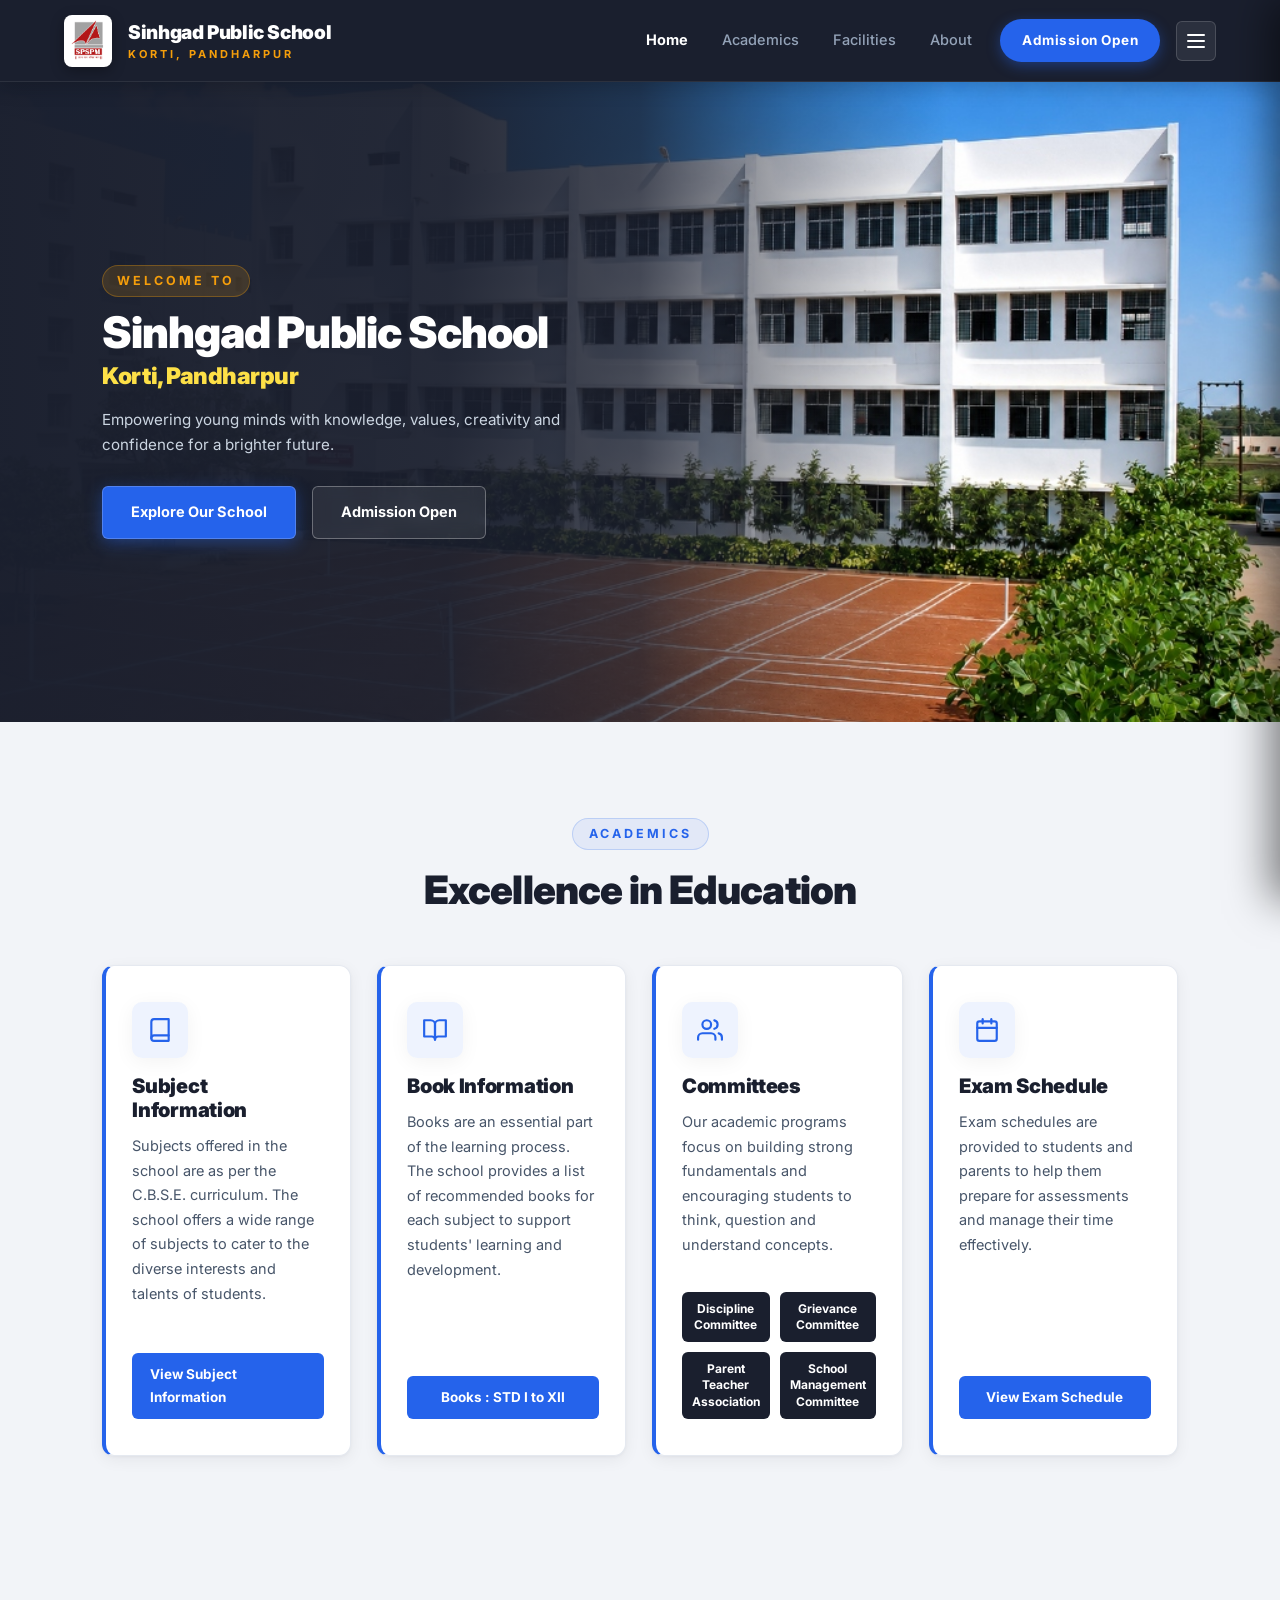
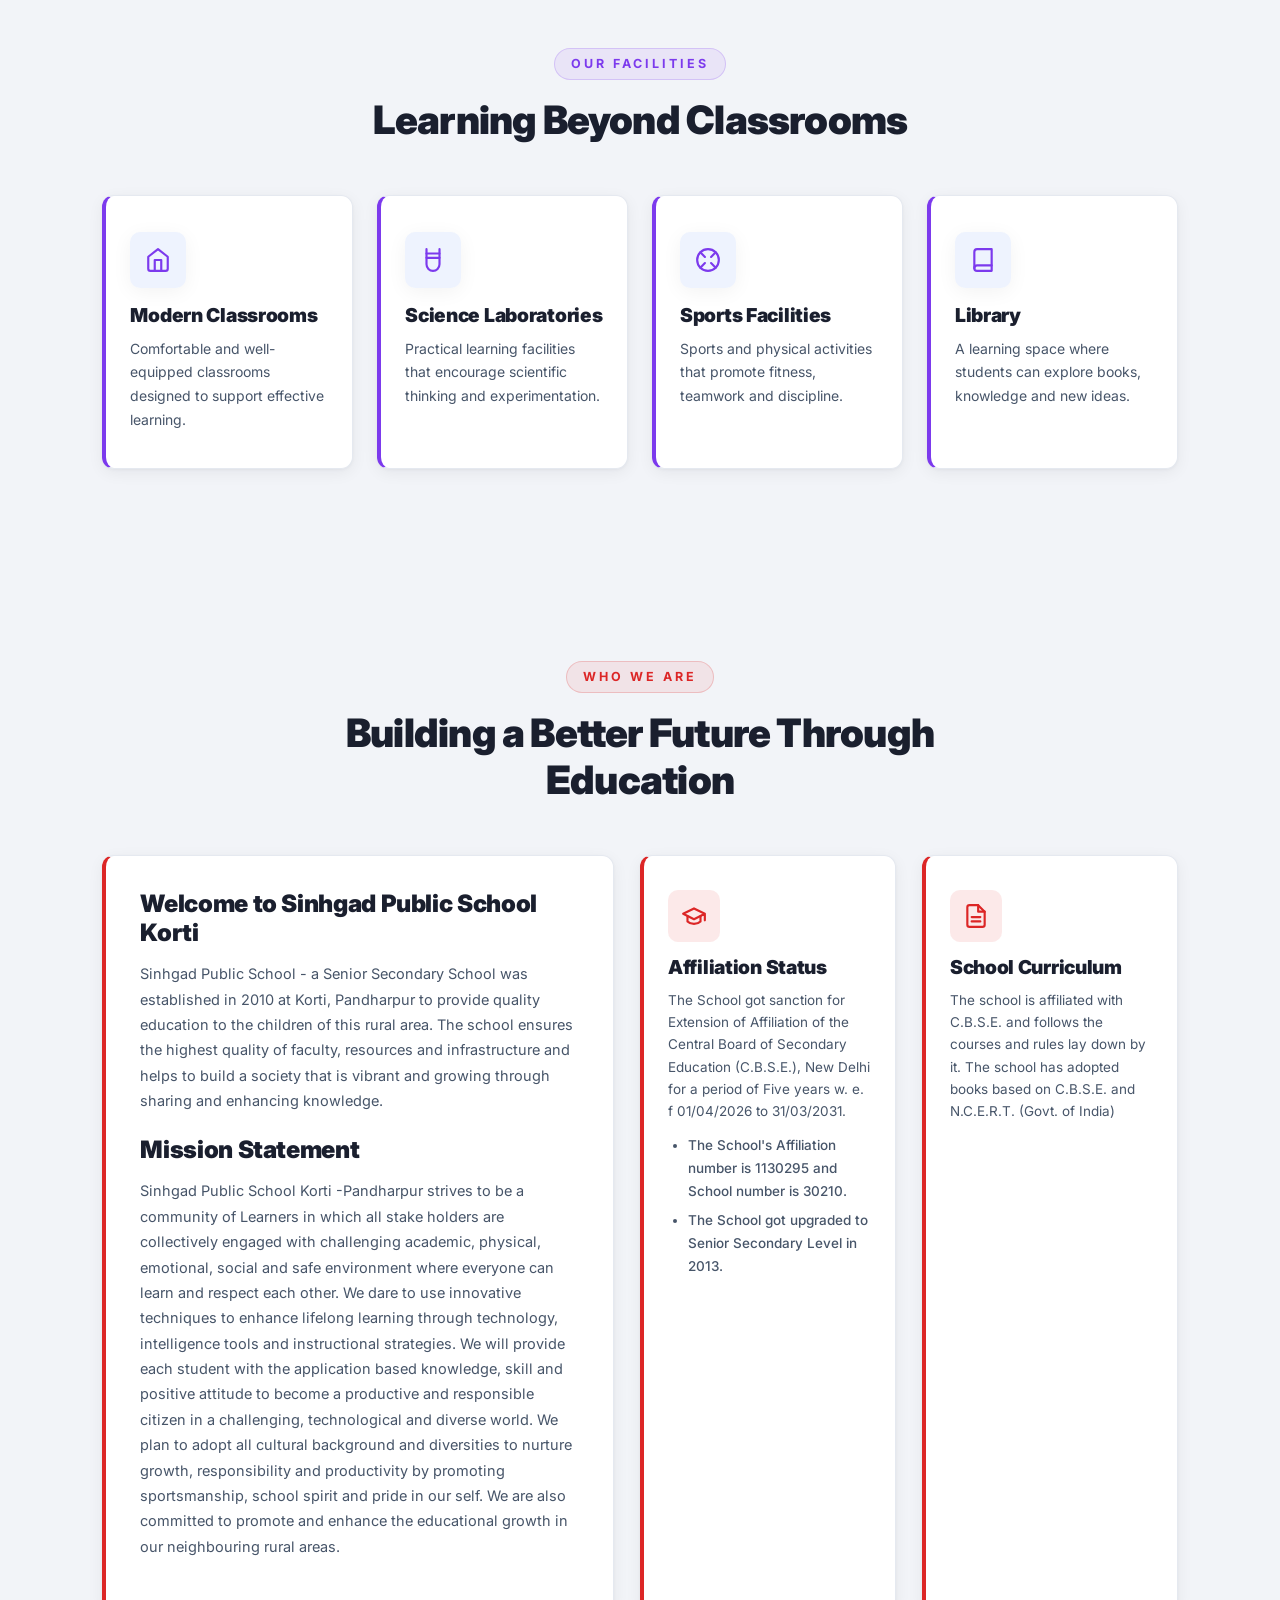
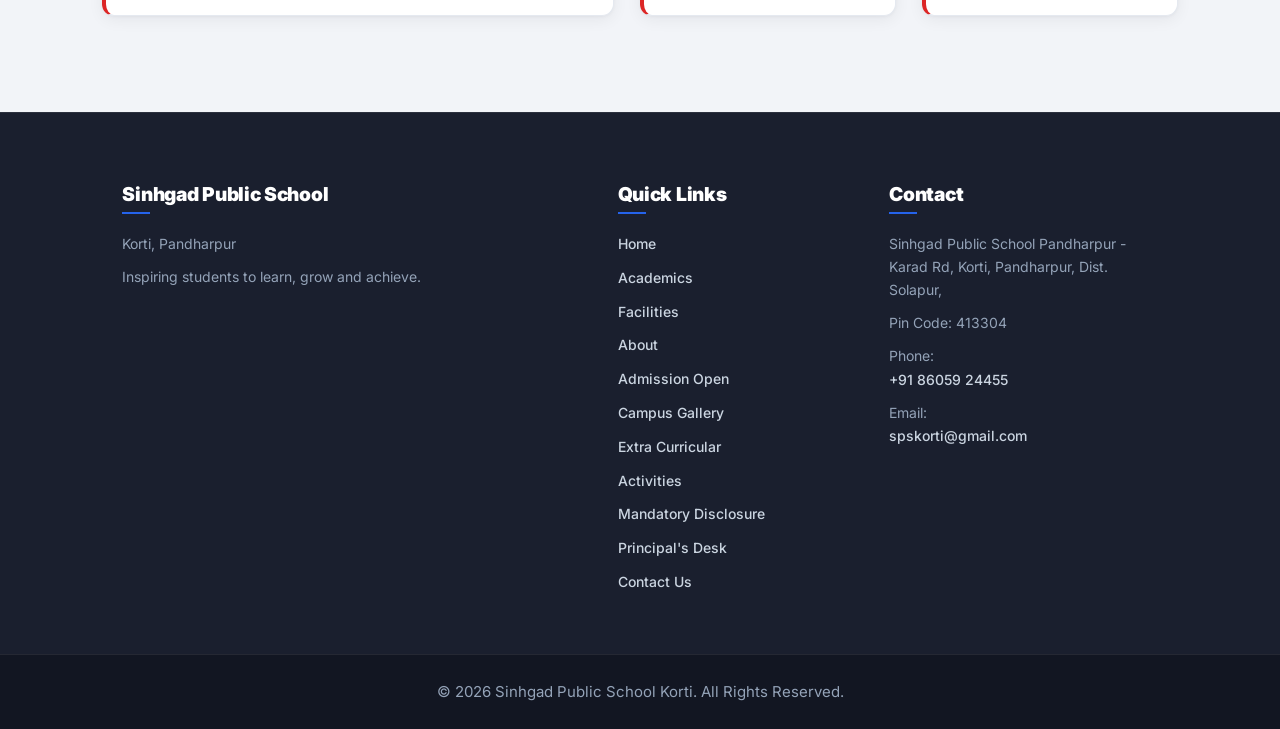
==== commit 20f35429: "Update single-page layout, modular button pages, and navbar styling" ====
--- a/index.html
+++ b/index.html
@@ -2,1602 +2,521 @@
 <html lang="en">
 
 <head>
-
     <meta charset="UTF-8">
-
     <meta name="viewport" content="width=device-width, initial-scale=1.0">
 
     <title>Sinhgad Public School Korti</title>
 
     <link rel="stylesheet" href="style.css">
 
-    <!-- Google Font -->
+    <!-- Google Font: Inter & JetBrains Mono -->
     <link rel="preconnect" href="https://fonts.googleapis.com">
     <link rel="preconnect" href="https://fonts.gstatic.com" crossorigin>
-
-    <link href="https://fonts.googleapis.com/css2?family=Poppins:wght@300;400;500;600;700&display=swap"
+    <link href="https://fonts.googleapis.com/css2?family=Inter:ital,opsz,wght@0,14..32,100..900;1,14..32,100..900&family=JetBrains+Mono:wght@500;700&display=swap"
         rel="stylesheet">
-
 </head>
 
-
 <body>
 
-
     <!-- ==================================================
          HEADER / MAIN NAVIGATION
     ================================================== -->
-
     <header class="header">
-
-        <div class="logo-area">
-
-            <div class="logo-circle">
-                SPS
-            </div>
-
+        <a href="#home" class="logo-area">
+            <img src="images/logo.png" alt="Sinhgad Public School Logo" class="school-logo-img">
             <div class="school-name">
-
                 <h2>Sinhgad Public School</h2>
-
-                <p>Korti</p>
-
-            </div>
-
-        </div>
-
-
-        <!-- MAIN NAVIGATION -->
-
-      <nav class="navbar">
-
-    <a href="#home" class="active">
-        Home
-    </a>
-
-    <a href="#academics">
-        Academics
-    </a>
-
-    <a href="#facilities">
-        Facilities
-    </a>
-
-    <!-- EVENTS DROPDOWN -->
-    <div class="dropdown">
-
-        <a href="#gallery" class="dropbtn">
-            Events ▾
+                <p>Korti, Pandharpur</p>
+            </div>
         </a>
 
-        <div class="dropdown-content">
-
-            <a href="#gallery">
-                Gallery
+        <!-- MAIN NAVIGATION (CORE OPTIONS + ADMISSION + 3-LINES MENU) -->
+        <nav class="navbar">
+            <a href="#home" class="active">Home</a>
+            <a href="#academics">Academics</a>
+            <a href="#facilities">Facilities</a>
+            <a href="#about">About</a>
+
+            <!-- ADMISSION OPEN BUTTON -->
+            <a href="admission.html" class="admission-btn">
+                Admission Open
             </a>
 
-            <a href="#extra-curricular">
-                Extra Curricular
-            </a>
-
-            <a href="#activities">
-                Activities
-            </a>
-
-        </div>
-
-    </div>
-
-    <a href="#mandatory-disclosure">
-        Mandatory Disclosure
-    </a>
-
-    <a href="#about">
-        About
-    </a>
-
-    <a href="#contact">
-        Contact
-    </a>
-
-    <!-- ==================================================
-     OTHERS DROPDOWN
-================================================== -->
-
-<div class="dropdown">
-
-    <a href="javascript:void(0);" class="dropbtn">
-        Other ▾
-    </a>
-
-    <div class="dropdown-content">
-
-        <a href="#others-1">
-            Principal Desk
-        </a>
-
-        <a href="#others-2">
-            Transport
-        </a>
-
-        <a href="#others-3">
-            Achievements
-        </a>
-
-        <a href="#others-4">
-            Downloads
-        </a>
-
-    </div>
-
-</div>
-<!-- ADMISSION OPEN -->
-
-<a href="admission.html" class="admission-btn">
-    Admission Open
-</a>
-    
-</nav>
-
+            <!-- 3 LINES MENU TOGGLE BUTTON -->
+            <button class="menu-toggle-btn" id="menuToggleBtn" aria-label="Open More Options" title="More Options & Documents">
+                <span class="hamburger-line"></span>
+                <span class="hamburger-line"></span>
+                <span class="hamburger-line"></span>
+            </button>
+        </nav>
     </header>
 
-
-
-    <!-- ==================================================
-         HOME SECTION
-    ================================================== -->
-
+    <!-- ==================================================
+         HOME / HERO SECTION
+    ================================================== -->
     <section id="home" class="hero">
-
         <div class="hero-content">
-
             <p class="welcome-text">
                 WELCOME TO
             </p>
-
             <h1>
                 Sinhgad Public School
             </h1>
-
             <h2>
-                Korti
+                Korti, Pandharpur
             </h2>
-
             <p class="hero-description">
-                Empowering young minds with knowledge, values,
-                creativity and confidence for a brighter future.
+                Empowering young minds with knowledge, values, creativity and confidence for a brighter future.
             </p>
 
-
             <div class="hero-buttons">
-
                 <a href="#about" class="primary-btn">
                     Explore Our School
                 </a>
-
-                <a href="#contact" class="secondary-btn">
-                    Contact Us
+                <a href="admission.html" class="secondary-btn">
+                    Admission Open
                 </a>
-
-            </div>
-
-        </div>
-
+            </div>
+        </div>
     </section>
 
-
-
-
-    <!-- ==================================================
-         ACADEMICS SECTION
-    ================================================== -->
-
+    <!-- ==================================================
+         ACADEMICS SECTION (Signature: Blue)
+    ================================================== -->
     <section id="academics" class="content-section">
-
         <div class="section-title">
-
-            <p>
-                ACADEMICS
-            </p>
-
-            <h2>
-                Excellence in Education
-            </h2>
-
-        </div>
-
+            <p>ACADEMICS</p>
+            <h2>Excellence in Education</h2>
+        </div>
 
         <div class="content-container">
-
-           <div class="content-box">
-
-    <div class="feature-icon">
-        📚
-    </div>
-
-    <h3>
-        Subject Information
-    </h3>
-
-    <p>
-        Subjects offered in the school are as per the C.B.S.E. curriculum.
-        The school offers a wide range of subjects to cater
-        to the diverse interests and talents of students.
-    </p>
-
-    <a href="pdf/Subject.pdf" target="_blank" class="subject-pdf-btn">
-        View Subject Information
-    </a>
-
-</div>
-
-     <div class="content-box">
-
-                <div class="feature-icon">
-                    📚
-                </div>
-
-                <h3>
-                    Book Information
-                </h3>
-
+            <div class="content-box">
+                <div class="feature-icon icon-blue">
+                    <svg viewBox="0 0 24 24" width="28" height="28" fill="none" stroke="currentColor" stroke-width="2" stroke-linecap="round" stroke-linejoin="round">
+                        <path d="M4 19.5A2.5 2.5 0 0 1 6.5 17H20"/>
+                        <path d="M6.5 2H20v20H6.5A2.5 2.5 0 0 1 4 19.5v-15A2.5 2.5 0 0 1 6.5 2z"/>
+                    </svg>
+                </div>
+                <h3>Subject Information</h3>
+                <p>
+                    Subjects offered in the school are as per the C.B.S.E. curriculum.
+                    The school offers a wide range of subjects to cater to the diverse interests and talents of students.
+                </p>
+                <a href="pdf/Subject.pdf" target="_blank" class="subject-pdf-btn">
+                    View Subject Information
+                </a>
+            </div>
+
+            <div class="content-box">
+                <div class="feature-icon icon-blue">
+                    <svg viewBox="0 0 24 24" width="28" height="28" fill="none" stroke="currentColor" stroke-width="2" stroke-linecap="round" stroke-linejoin="round">
+                        <path d="M2 3h6a4 4 0 0 1 4 4v14a3 3 0 0 0-3-3H2z"/>
+                        <path d="M22 3h-6a4 4 0 0 0-4 4v14a3 3 0 0 1 3-3h7z"/>
+                    </svg>
+                </div>
+                <h3>Book Information</h3>
                 <p>
                     Books are an essential part of the learning process. The school provides a list of recommended books for each
-                     subject to support students' learning and development.
+                    subject to support students' learning and development.
                 </p>
                 <a href="pdf/Book_List.pdf" target="_blank" class="subject-pdf-btn">
-                 Books : STD I  XII
-    </a>
-
-            </div>
-<div class="content-box">
-
-    <div class="feature-icon">
-        📚
-    </div>
-
-    <h3>
-        Committees
-    </h3>
-
-    <p>
-        Our academic programs focus on building strong
-        fundamentals and encouraging students to think,
-        question and understand concepts.
-    </p>
-
-    <div class="committee-tabs">
-
-        <a href="pdf/DISCIPLINE Committee.pdf" target="_blank">
-         Discipline Committee           
-        </a>
-
-        <a href="pdf/Grievance Committee.pdf" target="_blank">
-            Grievance Committee
-        </a>
-
-        <a href="pdf/PTA List 2026-27.pdf" target="_blank">
-            Parent Teacher Association           
-        </a>
-
-        <a href="pdf/School Management Committee 2026-27.pdf" target="_blank">
-           School Management Committee
-
-        </a>
-
-    </div>
-
-   </div>          
-
-<div class="content-box">
-
-    <div class="feature-icon">
-        💻
-    </div>
-
-    <h3>
-        Exam Schedule
-    </h3>
-
-    <p>
-        Exam schedules are provided to students and parents to help them
-        prepare for assessments and manage their time effectively.
-    </p>
-
-    <a href="pdf/Exam Schedule.pdf"
-       target="_blank"
-       class="exam-schedule-btn">
-        View Exam Schedule
-    </a>
-
-</div>
-
+                    Books : STD I to XII
+                </a>
+            </div>
+
+            <div class="content-box">
+                <div class="feature-icon icon-blue">
+                    <svg viewBox="0 0 24 24" width="28" height="28" fill="none" stroke="currentColor" stroke-width="2" stroke-linecap="round" stroke-linejoin="round">
+                        <path d="M17 21v-2a4 4 0 0 0-4-4H5a4 4 0 0 0-4 4v2"/>
+                        <circle cx="9" cy="7" r="4"/>
+                        <path d="M23 21v-2a4 4 0 0 0-3-3.87"/>
+                        <path d="M16 3.13a4 4 0 0 1 0 7.75"/>
+                    </svg>
+                </div>
+                <h3>Committees</h3>
+                <p>
+                    Our academic programs focus on building strong fundamentals and encouraging students to think, question and understand concepts.
+                </p>
+                <div class="committee-tabs">
+                    <a href="pdf/DISCIPLINE Committee.pdf" target="_blank">Discipline Committee</a>
+                    <a href="pdf/Grievance Committee.pdf" target="_blank">Grievance Committee</a>
+                    <a href="pdf/PTA List 2026-27.pdf" target="_blank">Parent Teacher Association</a>
+                    <a href="pdf/School Management Committee 2026-27.pdf" target="_blank">School Management Committee</a>
+                </div>
+            </div>
+
+            <div class="content-box">
+                <div class="feature-icon icon-blue">
+                    <svg viewBox="0 0 24 24" width="28" height="28" fill="none" stroke="currentColor" stroke-width="2" stroke-linecap="round" stroke-linejoin="round">
+                        <rect x="3" y="4" width="18" height="18" rx="2" ry="2"/>
+                        <line x1="16" y1="2" x2="16" y2="6"/>
+                        <line x1="8" y1="2" x2="8" y2="6"/>
+                        <line x1="3" y1="10" x2="21" y2="10"/>
+                    </svg>
+                </div>
+                <h3>Exam Schedule</h3>
+                <p>
+                    Exam schedules are provided to students and parents to help them prepare for assessments and manage their time effectively.
+                </p>
+                <a href="pdf/Exam Schedule.pdf" target="_blank" class="exam-schedule-btn">
+                    View Exam Schedule
+                </a>
+            </div>
+        </div>
     </section>
 
-
-
-    <!-- ==================================================
-         FACILITIES SECTION
-    ================================================== -->
-
+    <!-- ==================================================
+         FACILITIES SECTION (Signature: Purple)
+    ================================================== -->
     <section id="facilities" class="features">
-
         <div class="section-title">
-
-            <p>
-                OUR FACILITIES
-            </p>
-
-            <h2>
-                Learning Beyond Classrooms
-            </h2>
-
+            <p>OUR FACILITIES</p>
+            <h2>Learning Beyond Classrooms</h2>
         </div>
 
         <div class="feature-container">
-
-
             <div class="feature-box">
-
-                <div class="feature-icon">
-                    🏫
-                </div>
-
-                <h3>
-                    Modern Classrooms
-                </h3>
-
-                <p>
-                    Comfortable and well-equipped classrooms designed
-                    to support effective learning.
-                </p>
-
-            </div>
-
+                <div class="feature-icon icon-purple">
+                    <svg viewBox="0 0 24 24" width="28" height="28" fill="none" stroke="currentColor" stroke-width="2" stroke-linecap="round" stroke-linejoin="round">
+                        <path d="M3 9l9-7 9 7v11a2 2 0 0 1-2 2H5a2 2 0 0 1-2-2z"/>
+                        <polyline points="9 22 9 12 15 12 15 22"/>
+                    </svg>
+                </div>
+                <h3>Modern Classrooms</h3>
+                <p>
+                    Comfortable and well-equipped classrooms designed to support effective learning.
+                </p>
+            </div>
 
             <div class="feature-box">
-
-                <div class="feature-icon">
-                    🔬
-                </div>
-
-                <h3>
-                    Science Laboratories
-                </h3>
-
-                <p>
-                    Practical learning facilities that encourage
-                    scientific thinking and experimentation.
-                </p>
-
-            </div>
-
+                <div class="feature-icon icon-purple">
+                    <svg viewBox="0 0 24 24" width="28" height="28" fill="none" stroke="currentColor" stroke-width="2" stroke-linecap="round" stroke-linejoin="round">
+                        <path d="M6 2v14a6 6 0 0 0 12 0V2"/>
+                        <line x1="6" y1="6" x2="18" y2="6"/>
+                        <line x1="6" y1="10" x2="18" y2="10"/>
+                    </svg>
+                </div>
+                <h3>Science Laboratories</h3>
+                <p>
+                    Practical learning facilities that encourage scientific thinking and experimentation.
+                </p>
+            </div>
 
             <div class="feature-box">
-
-                <div class="feature-icon">
-                    ⚽
-                </div>
-
-                <h3>
-                    Sports Facilities
-                </h3>
-
-                <p>
-                    Sports and physical activities that promote
-                    fitness, teamwork and discipline.
-                </p>
-
-            </div>
-
+                <div class="feature-icon icon-purple">
+                    <svg viewBox="0 0 24 24" width="28" height="28" fill="none" stroke="currentColor" stroke-width="2" stroke-linecap="round" stroke-linejoin="round">
+                        <circle cx="12" cy="12" r="10"/>
+                        <path d="M4.93 4.93l4.24 4.24"/>
+                        <path d="M14.83 9.17l4.24-4.24"/>
+                        <path d="M14.83 14.83l4.24 4.24"/>
+                        <path d="M4.93 19.07l4.24-4.24"/>
+                    </svg>
+                </div>
+                <h3>Sports Facilities</h3>
+                <p>
+                    Sports and physical activities that promote fitness, teamwork and discipline.
+                </p>
+            </div>
 
             <div class="feature-box">
-
-                <div class="feature-icon">
-                    📖
-                </div>
-
-                <h3>
-                    Library
-                </h3>
-
-                <p>
-                    A learning space where students can explore books,
-                    knowledge and new ideas.
-                </p>
-
-            </div>
-
-        </div>
-
+                <div class="feature-icon icon-purple">
+                    <svg viewBox="0 0 24 24" width="28" height="28" fill="none" stroke="currentColor" stroke-width="2" stroke-linecap="round" stroke-linejoin="round">
+                        <path d="M4 19.5A2.5 2.5 0 0 1 6.5 17H20"/>
+                        <path d="M6.5 2H20v20H6.5A2.5 2.5 0 0 1 4 19.5v-15A2.5 2.5 0 0 1 6.5 2z"/>
+                    </svg>
+                </div>
+                <h3>Library</h3>
+                <p>
+                    A learning space where students can explore books, knowledge and new ideas.
+                </p>
+            </div>
+        </div>
     </section>
 
-
-
-    <!-- ==================================================
-         GALLERY SECTION
-    ================================================== -->
-
-    <section id="gallery" class="gallery-section">
-
+    <!-- ==================================================
+         ABOUT SECTION (Signature: Red)
+    ================================================== -->
+    <section id="about" class="about-section">
         <div class="section-title">
-
-            <p>
-                OUR EVENTS
-            </p>
-
-            <h2>
-                Moments From Our School
-            </h2>
-
-        </div>
-
-
-        <div class="gallery-container">
-
-
-            <div class="gallery-card">
-
-                <img src="images/school.jpg" alt="School Campus">
-
-                <h3>
-                    School Campus
-                </h3>
-
-            </div>
-
-
-            <div class="gallery-card">
-
-                <img src="images/classroom2.jpeg" alt="Classroom">
-
-                <h3>
-                    Classrooms
-                </h3>
-
-            </div>
-
-
-            <div class="gallery-card">
-
-                <img src="images/playground.jpeg" alt="Playground">
-
-                <h3>
-                    Sports & Playground
-                </h3>
-
-            </div>
-
-
-            <div class="gallery-card">
-
-                <img src="images/laboratory.jpeg" alt="Laboratory">
-
-                <h3>
-                    Laboratory
-                </h3>
-
-            </div>
-
-        </div>
-
+            <p>WHO WE ARE</p>
+            <h2>Building a Better Future Through Education</h2>
+        </div>
+
+        <div class="about-content">
+            <div class="about-text">
+                <h3>Welcome to Sinhgad Public School Korti</h3>
+                <p>
+                    Sinhgad Public School - a Senior Secondary School was established in 2010 at Korti, Pandharpur to provide quality education to the children of this rural area. The school ensures the highest quality of faculty, resources and infrastructure and helps to build a society that is vibrant and growing through sharing and enhancing knowledge.
+                </p>
+                
+                <h3>Mission Statement</h3>
+                <p>
+                   Sinhgad Public School Korti -Pandharpur strives to be a community of Learners in which all stake holders are collectively engaged with challenging academic, physical, emotional, social and safe environment where everyone can learn and respect each other. We dare to use innovative techniques to enhance lifelong learning through technology, intelligence tools and instructional strategies. We will provide each student with the application based knowledge, skill and positive attitude to become a productive and responsible citizen in a challenging, technological and diverse world. We plan to adopt all cultural background and diversities to nurture growth, responsibility and productivity by promoting sportsmanship, school spirit and pride in our self. We are also committed to promote and enhance the educational growth in our neighbouring rural areas.
+                </p>
+            </div>
+
+            <div class="about-card">
+                <div class="card-icon icon-red">
+                    <svg viewBox="0 0 24 24" width="28" height="28" fill="none" stroke="currentColor" stroke-width="2" stroke-linecap="round" stroke-linejoin="round">
+                        <path d="M22 10v6M2 10l10-5 10 5-10 5z"/>
+                        <path d="M6 12v5c3 3 9 3 12 0v-5"/>
+                    </svg>
+                </div>
+                <h3>Affiliation Status</h3>
+                <p>
+                    The School got sanction for Extension of Affiliation of the Central Board of Secondary Education (C.B.S.E.), New Delhi for a period of Five years w. e. f 01/04/2026 to 31/03/2031.
+                </p>
+                <ul class="school-info">
+                    <li>The School's Affiliation number is 1130295 and School number is 30210.</li>
+                    <li>The School got upgraded to Senior Secondary Level in 2013.</li>
+                </ul>
+            </div>
+
+            <div class="about-card">
+                <div class="card-icon icon-red">
+                    <svg viewBox="0 0 24 24" width="28" height="28" fill="none" stroke="currentColor" stroke-width="2" stroke-linecap="round" stroke-linejoin="round">
+                        <path d="M14 2H6a2 2 0 0 0-2 2v16a2 2 0 0 0 2 2h12a2 2 0 0 0 2-2V8z"/>
+                        <polyline points="14 2 14 8 20 8"/>
+                        <line x1="16" y1="13" x2="8" y2="13"/>
+                        <line x1="16" y1="17" x2="8" y2="17"/>
+                    </svg>
+                </div>
+                <h3>School Curriculum</h3>
+                <p>
+                   The school is affiliated with C.B.S.E. and follows the courses and rules lay down by it. The school has adopted books based on C.B.S.E. and N.C.E.R.T. (Govt. of India)
+                </p>
+            </div>
+        </div>
     </section>
 
-
-
-    <!-- ==================================================
-         EXTRA CURRICULAR SECTION
-    ================================================== -->
-
-    <section id="extra-curricular" class="event-section">
-
-        <div class="section-title">
-
-            <p>
-                EXTRA CURRICULAR
-            </p>
-
-            <p>
-                Success comes to those who work hard and stays with those,who don’t rest on the laurels of the past.
-            </p>
-
-        </div>
-
-
-        <div class="event-container">
-
-
-            <div class="event-card">
-
-                <div class="event-icon">
-                    🎨
-                </div>
-
-                <h3>
-                    Special Attractions
-                </h3>
-
-                <p>
-                    Students need activity oriented summer vacations. Keeping this in mind we organize summer camps for students. 
-                    The school arranges treks, sports activities, fine art activities during this session. The students also have different
-                     craft activities, audio visual sessions etc. These activities help the school to know the child’s interest to develop it 
-                     further.
-                </p>
-
-            </div>
-
-
-            <div class="event-card">
-
-                <div class="event-icon">
-                    🎵
-                </div>
-
-                <h3>
-                    Competitions
-                </h3>
-
-                <p>
-                   To foster a healthy spirit of competition, various inter-house competitions in storytelling, elocution, rhyme,
-                    rakhi making, poster making, fancy dress, paper reading, debate, declamation, classical/western/folk dance, quiz, 
-                    group discussions, drawing, extempore, singing etc... are held. These competitions show creative skills, flights of
-                     imaginations, innovative ideas, skills in speech and most of all confidence. We give an opportunity to each and every 
-                     student to discover his or her hidden talents.
-
-                </p>
-
-            </div>
-
-
-            <div class="event-card">
-
-                <div class="event-icon">
-                    🎭
-                </div>
-
-                <h3>
-                    
-                 Annual Gathering
-                </h3>
-
-                <p>
-                    Annual Gathering is organized every year where the students get an opportunity to show case their talents in music, 
-                    dance and dramatics etc. Each and every student is given an opportunity to participate in the concert.
-                </p>
-
-            </div>
-
-
-            <div class="event-card">
-
-                <div class="event-icon">
-                    🏆
-                </div>
-
-                <h3>
-                    Extra-Curricular-Photo
-                </h3>
-
-                <p>
-                     Photo gallery of various extra-curricular activities is available in the gallery section of the website. 
-                </p>
-
-            </div>
-
-        </div>
-
-    </section>
-
-
-
-    <!-- ==================================================
-         ACTIVITIES SECTION
-    ================================================== -->
-
-    <section id="activities" class="event-section activities-section">
-
-        <div class="section-title">
-
-            <p>
-                OUR ACTIVITIES
-            </p>
-
-            <h2>
-                Learning Through Activities
-            </h2>
-
-        </div>
-
-
-        <div class="event-container">
-
-
-            <div class="event-card">
-
-                <div class="event-icon">
-                    ⚽
-                </div>
-
-                <h3>
-                    Sports Activities
-                </h3>
-
-                <p>
-                    Regular sports activities encourage fitness,
-                    teamwork, discipline and healthy competition.
-                </p>
-
-            </div>
-
-
-            <div class="event-card">
-
-                <div class="event-icon">
-                    🌱
-                </div>
-
-                <h3>
-                    Environmental Activities
-                </h3>
-
-                <p>
-                    Students participate in activities that promote
-                    environmental awareness and responsibility.
-                </p>
-
-            </div>
-
-
-            <div class="event-card">
-
-                <div class="event-icon">
-                    🔬
-                </div>
-
-                <h3>
-                    Science Activities
-                </h3>
-
-                <p>
-                    Experiments, projects and science activities
-                    encourage curiosity and practical learning.
-                </p>
-
-            </div>
-
-
-            <div class="event-card">
-
-                <div class="event-icon">
-                    🤝
-                </div>
-
-                <h3>
-                    Social Activities
-                </h3>
-
-                <p>
-                    Students take part in teamwork and community
-                    activities that develop social responsibility.
-                </p>
-
-            </div>
-
-        </div>
-
-    </section>
-
-    <!-- ==================================================
-     MANDATORY DISCLOSURE SECTION
-================================================== -->
-
-<section id="mandatory-disclosure" class="mandatory-disclosure-section">
-
-    <div class="section-title">
-
-        <p>
-            MANDATORY DISCLOSURE
-        </p>
-
-        <h2>
-            Mandatory Disclosure
-        </h2>
-
-    </div>
-
-    <div class="mandatory-disclosure-container">
-
-        <div class="mandatory-disclosure-card">
-
-            <div class="feature-icon">
-                📋
-            </div>
-
-            <h3>
-                Mandatory Disclosure
-            </h3>
-
-            <p>
-               Sinhgad Public School, Korti, Pandharpur provides essential information about the school through its Mandatory Disclosure
-                section. It includes details regarding the school, affiliation, infrastructure, facilities, academic information, staff, 
-                fee structure, and other important documents. This section promotes transparency and provides parents, students, and
-                 stakeholders with easy access to official school information.
-
-            </p>
-
-            <a href="pdf/WebsiteDisclaimer.pdf"
-               target="_blank"
-               class="subject-pdf-btn">
-                Website Disclaimer
-            </a>
-
-        </div>
-
-    </div>
-    <!-- A. GENERAL INFORMATION -->
-
-<div class="disclosure-block">
-
-    <h3>A. General Information</h3>
-
-    <div class="disclosure-table-wrapper">
-
-        <table class="disclosure-table">
-
-            <thead>
-                <tr>
-                    <th>Sr. No.</th>
-                    <th>Information</th>
-                    <th>Details</th>
-                </tr>
-            </thead>
-
-            <tbody>
-
-                <tr>
-                    <td>1.</td>
-                    <td>NAME OF THE SCHOOL</td>
-                    <td>Sinhgad Public School</td>
-                </tr>
-
-                <tr>
-                    <td>2.</td>
-                    <td>AFFILIATION NO (IF Applicable)</td>
-                    <td>1130295</td>
-                </tr>
-
-                <tr>
-                    <td>3.</td>
-                    <td>School Code (if applicable)</td>
-                    <td>30210</td>
-                </tr>
-
-                <tr>
-                    <td>4.</td>
-                    <td>COMPLETE ADDRESS WITH PIN CODE</td>
-                    <td>
-                        Pandharpur - Karad Rd, Korti<br>
-                        Pandharpur, Dist: Solapur,<br>
-                        Maharashtra - 413304
-                    </td>
-                </tr>
-
-                <tr>
-                    <td>5.</td>
-                    <td>PRINCIPAL NAME &amp; QUALIFICATION</td>
-                    <td>Mrs. Smita Navale</td>
-                </tr>
-
-                <tr>
-                    <td>6.</td>
-                    <td>SCHOOL EMAIL ID</td>
-                    <td>
-                        <a href="mailto:spskorti@gmail.com">
-                            spskorti@gmail.com
-                        </a>
-                    </td>
-                </tr>
-
-                <tr>
-                    <td>7.</td>
-                    <td>CONTACT DETAILS (LANDLINE/MOBILE)</td>
-                    <td>8605924455</td>
-                </tr>
-
-            </tbody>
-
-        </table>
-
-    </div>
-
-</div>
-<!-- ==================================================
-     B. DOCUMENTS AND INFORMATION
-================================================== -->
-
-<div class="disclosure-block">
-
-    <h3>
-        B. Documents and Information
-    </h3>
-
-    <div class="disclosure-table-wrapper">
-
-        <table class="disclosure-table">
-
-            <thead>
-                <tr>
-                    <th>Sr. No.</th>
-                    <th>Documents</th>
-                    <th>Upload Documents</th>
-                </tr>
-            </thead>
-
-            <tbody>
-
-                <!-- 1 -->
-                <tr>
-                    <td>1.</td>
-
-                    <td>
-                        COPIES OF AFFILIATION UPGRADATION LETTER AND
-                        RECENT EXTENSION OF AFFILIATION, IF ANY
-                    </td>
-
-                    <td>
-                        <a href="pdf/view 1.pdf"
-                           target="_blank"
-                           class="view-pdf-btn">
-                            View
-                        </a>
-                    </td>
-                </tr>
-
-
-                <!-- 2 -->
-                <tr>
-                    <td>2.</td>
-
-                    <td>
-                        COPIES OF SOCIETIES/TRUST COMPANY
-                        REGISTRATION/RENEWAL CERTIFICATE, AS APPLICABLE
-                    </td>
-
-                    <td>
-                        <a href="pdf/view 2.pdf"
-                           target="_blank"
-                           class="view-pdf-btn">
-                            View
-                        </a>
-                    </td>
-                </tr>
-
-
-                <!-- 3 -->
-                <tr>
-                    <td>3.</td>
-
-                    <td>
-                        COPY OF NO OBJECTION CERTIFICATE (NOC) ISSUED,
-                        IF APPLICABLE BY THE STATE GOVT./UTD
-                    </td>
-
-                    <td>
-                        <a href="pdf/view 3.pdf"
-                           target="_blank"
-                           class="view-pdf-btn">
-                            View
-                        </a>
-                    </td>
-                </tr>
-
-
-                <!-- 4 -->
-                <tr>
-                    <td>4.</td>
-
-                    <td>
-                        COPIES OF RECOGNITION CERTIFICATE UNDER RTE ACT
-                        2009, AND ITS RENEWAL IF APPLICABLE
-                    </td>
-
-                    <td>
-                        <a href="pdf/view 4.pdf"
-                           target="_blank"
-                           class="view-pdf-btn">
-                            View
-                        </a>
-                    </td>
-                </tr>
-
-
-                <!-- 5 -->
-                <tr>
-                    <td>5.</td>
-
-                    <td>
-                        COPY OF VALID BUILDING SAFETY CERTIFICATE AS PER
-                        THE NATIONAL BUILDING CODE
-                    </td>
-
-                    <td>
-                        <a href="pdf/view 5.pdf"
-                           target="_blank"
-                           class="view-pdf-btn">
-                            View
-                        </a>
-                    </td>
-                </tr>
-
-
-                <!-- 6 -->
-                <tr>
-                    <td>6.</td>
-
-                    <td>
-                        COPY OF VALID FIRE SAFETY CERTIFICATE ISSUED
-                        BY THE COMPETENT AUTHORITY
-                    </td>
-
-                    <td>
-                        <a href="pdf/view 6.pdf"
-                           target="_blank"
-                           class="view-pdf-btn">
-                            View
-                        </a>
-                    </td>
-                </tr>
-
-
-                <!-- 7 -->
-                <tr>
-                    <td>7.</td>
-
-                    <td>
-                        COPY OF THE DEO CERTIFICATE SUBMITTED BY THE
-                        SCHOOL FOR AFFILIATION/UPGRADATION/EXTENSION
-                        OF AFFILIATION OR SELF CERTIFICATION BY SCHOOL
-                    </td>
-
-                    <td>
-                        <a href="pdf/view 7.pdf"
-                           target="_blank"
-                           class="view-pdf-btn">
-                            View
-                        </a>
-                    </td>
-                </tr>
-
-
-                <!-- 8 -->
-                <tr>
-                    <td>8.</td>
-
-                    <td>
-                        COPIES OF VALID WATER HEALTH AND SANITATION
-                        CERTIFICATES
-                    </td>
-
-                    <td>
-                        <a href="pdf/view 8.pdf"
-                           target="_blank"
-                           class="view-pdf-btn">
-                            View
-                        </a>
-                    </td>
-                </tr>
-
-            </tbody>
-
-        </table>
-
-    </div>
-<!-- ==================================================
-     C. RESULT AND ACADEMICS
-================================================== -->
-
-<div class="disclosure-block">
-
-    <h3>
-        C. Result and Academics
-    </h3>
-
-    <div class="disclosure-table-wrapper">
-
-        <table class="disclosure-table">
-
-            <thead>
-                <tr>
-                    <th>Sr. No.</th>
-                    <th>Documents Information</th>
-                    <th>Upload Documents</th>
-                </tr>
-            </thead>
-
-            <tbody>
-
-                <!-- 1. FEE STRUCTURE -->
-                <tr>
-                    <td>1.</td>
-
-                    <td>
-                        FEE STRUCTURE OF THE SCHOOL
-                    </td>
-
-                    <td>
-                        <a href="pdf/view c1.pdf"
-                           target="_blank"
-                           class="view-pdf-btn">
-                            View
-                        </a>
-                    </td>
-                </tr>
-
-
-                <!-- 2. ANNUAL ACADEMIC CALENDAR -->
-                <tr>
-                    <td>2.</td>
-
-                    <td>
-                        ANNUAL ACADEMIC CALANDER
-                    </td>
-
-                    <td>
-                        <a href="pdf/view c2.pdf"
-                           target="_blank"
-                           class="view-pdf-btn">
-                            View
-                        </a>
-                    </td>
-                </tr>
-
-
-                <!-- 3. SCHOOL MANAGEMENT COMMITTEE -->
-                <tr>
-                    <td>3.</td>
-
-                    <td>
-                        LIST OF SCHOOL MANAGEMENT COMMITTEE (SMC)
-                    </td>
-
-                    <td>
-                        <a href="pdf/view c3.pdf"
-                           target="_blank"
-                           class="view-pdf-btn">
-                            View
-                        </a>
-                    </td>
-                </tr>
-
-
-                <!-- 4. PTA MEMBERS -->
-                <tr>
-                    <td>4.</td>
-
-                    <td>
-                        LIST OF PARENTS TEACHERS ASSOCIATION (PTA)
-                        MEMBERS
-                    </td>
-
-                    <td>
-                        <a href="pdf/view c4.pdf"
-                           target="_blank"
-                           class="view-pdf-btn">
-                            View
-                        </a>
-                    </td>
-                </tr>
-
-
-                <!-- 5. BOARD EXAMINATION RESULT -->
-                <tr>
-                    <td>5.</td>
-
-                    <td>
-                        LAST THREE-YEAR RESULT OF THE BOARD
-                        EXAMINATION AS PER APPLICABLILITY
-                    </td>
-
-                    <td>
-                        <a href="pdf/view c5.pdf"
-                           target="_blank"
-                           class="view-pdf-btn">
-                            View
-                        </a>
-                    </td>
-                </tr>
-
-            </tbody>
-
-        </table>
-
-    </div>
-
-</div>
-
-
-    <!-- NOTE -->
-
-    <div class="disclosure-note">
-
-        <strong>Note:</strong>
-
-        THE SCHOOLS NEEDS TO UPLOAD THE SELF ATTESTED COPIES OF
-        ABOVE LISTED DOCUMENTS BY CHAIRMAN/MANAGER/SECRETARY AND
-        PRINCIPAL. IN CASE, IT IS NOTICED AT LATER STAGE THAT
-        UPLOADED DOCUMENTS ARE NOT GENUINE THEN SCHOOL SHALL BE
-        LIABLE FOR ACTION AS PER NORMS.
-
-    </div>
-
-</div>
-
-</section>
-       <!-- ==================================================
-     PRINCIPAL DESK SECTION
-================================================== -->
-
-<section id="others-1" class="principal-desk-section">
-
-    <div class="section-title">
-
-        <p>
-            PRINCIPAL DESK
-        </p>
-
-        <h2>
-            From the Principal's Desk
-        </h2>
-
-    </div>
-
-
-    <div class="principal-desk-container">
-
-        <!-- Principal Information -->
-
-        <div class="principal-profile">
-
-            <div class="principal-image-placeholder">
-                👩‍🏫
-            </div>
-
-            <h3>
-                Mrs. Smita Navale
-            </h3>
-
-            <p>
-                Principal
-            </p>
-
-            <span>
-                Sinhgad Public School Korti, Pandharpur
-            </span>
-
-        </div>
-
-
-        <!-- Principal Message -->
-
-        <div class="principal-message">
-
-            <h3>
-                From the Principal's Desk....
-            </h3>
-
-            <blockquote>
-                "Give a man a fish and you feed him for a day.
-                Teach a man to fish and you feed him for a lifetime."
-            </blockquote>
-
-
-            <p>
-                Today, the role of school is not only to pursue academic
-                excellence but also to motivate and empower its students
-                to be lifelong learners, critical thinkers and productive
-                members of an ever-changing global society.
-            </p>
-
-
-            <p>
-                At Sinhgad Public School, Korti Pandharpur, we provide an
-                atmosphere to our students for multifaceted development,
-                where children are encouraged to channelize their potential
-                in the pursuit of excellence. We truly aim to empower each
-                child to be a curious learner, critical thinker and forceful
-                member of ever-changing global society.
-            </p>
-
-
-            <p>
-                This can only be possible in a holistic, student-centric
-                environment. We enable them to bring out their best in a
-                progressive and competitive environment in every field,
-                be it Academics, Sports or co-curricular activities.
-            </p>
-
-
-            <p>
-                Dear students, it is my message to you all that the people
-                of fine character live by their values. They are honest and
-                are committed to truthfulness, word and deed. True character
-                thus encompasses the capacity for self-discipline.
-            </p>
-
-
-            <p>
-                Character creates self-respect, which in turn leads to high
-                self-esteem. Maturity is reflected in all aspects of
-                character—the decisions we make, the friends we choose and
-                the responsibilities we accept.
-            </p>
-
-
-            <p>
-                Always remember to uphold the dignity of people.
-                Be always ready to give preference to others.
-                What you are is God's gift to you.
-                What you become is your gift to God.
-                Have something to live for.
-                Bring out the best in you.
-            </p>
-
-
-            <p>
-                Consistent support of parents is the most strengthening
-                power which enables us to mould the future of children.
-                I pay my gratitude to them for showing their continuous
-                faith in us.
-            </p>
-
-
-            <p class="principal-wishes">
-                "With warm wishes and Almighty's blessings"
-            </p>
-
-
-            <div class="principal-signature">
-
-                <strong>
-                    Ms. Smita Navale
-                </strong>
-
-                <span>
-                    Principal
-                </span>
-
-                <span>
-                    Sinhgad Public School, Korti Pandharpur
-                </span>
-
-            </div>
-
-        </div>
-
-    </div>
-
-</section>
-
-    <!-- ==================================================
-         ABOUT SECTION
-    ================================================== -->
-
-    <section id="about" class="about-section">
-
-        <div class="section-title">
-
-            <p>
-                WHO WE ARE
-            </p>
-
-            <h2>
-                Building a Better Future Through Education
-            </h2>
-
-        </div>
-
-
-        <div class="about-content">
-
-            <div class="about-text">
-
-                <h3>
-                    Welcome to Sinhgad Public School Korti
-                </h3>
-
-                <p>
-                    Sinhgad Public School - a Senior Secondary School was established in 2010 at Korti, Pandharpur to provide quality
-                     education to the children of this rural area. The school ensures the highest quality of faculty, resources and 
-                     infrastructure and helps to build a society that is vibrant and growing through sharing and enhancing knowledge.
-                </p>
-                     <h3>
-                   Mission Statement
-                </h3>
-                <p>
-                   Sinhgad Public School Korti -Pandharpur strives to be a community of Learners in which all stake holders are 
-                   collectively engaged with challenging academic, physical, emotional, social and safe environment where everyone can learn and respect 
-                   each other. We dare to use innovative techniques to enhance lifelong learning through technology, intelligence tools and instructional 
-                   strategies. We will provide each student with the application based knowledge, skill and positive attitude to become a productive and
-                    responsible citizen in a challenging, technological and diverse world. We plan to adopt all cultural background and diversities to 
-                    nurture growth, responsibility and productivity by promoting sportsmanship, school spirit and pride in our self. We are also committed 
-                    to promote and enhance the educational growth in our neighbouring rural areas.
-
-
-                </p>
-
-            </div>
-
-
-            <div class="about-card">
-
-                <div class="card-icon">
-                    🎓
-                </div>
-
-                <h3>
-                    Affiliation Status
-                </h3>
-
-            <p>
-    The School got sanction for Extension of Affiliation of the Central Board of Secondary Education (C.B.S.E.), New Delhi for a period of Five years w. e. f 01/04/2026 to 31/03/2031.
-</p>
-
-<ul class="school-info">
-    <li>The School's Affiliation number is 1130295 and School number is 30210.</li>
-    <li>The School got upgraded to Senior Secondary Level in 2013.</li>
-</ul>
-
-            </div>
-
-
-            <div class="about-card">
-
-                <div class="card-icon">
-                    🎓
-                </div>
-
-                <h3>
-                    School Curriculum
-                </h3>
-
-                <p>
-                   The school is affiliated with C.B.S.E. and follows the courses and rules lay down by it. The school has 
-                   adopted books based on C.B.S.E. and N.C.E.R.T. (Govt. of India)
-                </p>
-
-            </div>
-
-        </div>
-
-    </section>
-
-
-
-    <!-- ==================================================
-         CONTACT SECTION
-    ================================================== -->
-
-    <section id="contact" class="contact-section">
-
-        <div class="section-title">
-
-            <p>
-                GET IN TOUCH
-            </p>
-
-            <h2>
-                Contact Sinhgad Public School Korti
-            </h2>
-
-        </div>
-
-
-        <div class="contact-container">
-
-
-            <div class="contact-info">
-
-                <h3>
-                    School Information
-                </h3>
-
-                <p>
-                    📍Sinhgad Public School Pandharpur - Karad Rd, Korti, Pandharpur, Dist. Solapur,
-                </p>
-
-                <p>
-                       Pin Code: 413304
-                </p>
-
-                <p>
-                    ✉ Email: spskorti@gmail.com
-                </p>
-
-                <p>
-                    🕘 Monday - Saturday
-                </p>
-
-            </div>
-
-
-            <!-- <div class="contact-form">
-
-                <h3>
-                    Send Us a Message
-                </h3>
-
-                <form>
-
-                    <input
-                        type="text"
-                        placeholder="Your Name"
-                        required
-                    >
-
-                    <input
-                        type="email"
-                        placeholder="Your Email"
-                        required
-                    >
-
-                    <input
-                        type="tel"
-                        placeholder="Your Phone Number"
-                    >
-
-                    <textarea
-                        rows="5"
-                        placeholder="Your Message"
-                    ></textarea>
-
-                    <button type="submit">
-                        Send Message
-                    </button>
-
-                </form>
-
-            </div> -->
-
-        </div>
-
-    </section>
-
-        
-
-    <!-- ==================================================
-         ADMISSION SECTION
-    ================================================== -->
-
-    <section id="admission" class="admission-section">
-
-        <div>
-
-            <p>
-                BEGIN YOUR JOURNEY WITH US
-            </p>
-
-            <h2>
-                Admissions Are Open
-            </h2>
-
-            <span>
-                Give your child an environment where learning
-                becomes an inspiring journey.
-            </span>
-
-        </div>
-
-
-        <a href="#contact" class="admission-white-btn">
-            Enquire Now →
-        </a>
-
-    </section>
-
-
-
     <!-- ==================================================
          FOOTER
     ================================================== -->
-
     <footer>
-
         <div class="footer-content">
-
-
             <div>
-
-                <h3>
-                    Sinhgad Public School
-                </h3>
-
-                <p>
-                    Korti
-                </p>
-
-                <p>
-                    Inspiring students to learn, grow and achieve.
-                </p>
-
-            </div>
-
+                <h3>Sinhgad Public School</h3>
+                <p>Korti, Pandharpur</p>
+                <p>Inspiring students to learn, grow and achieve.</p>
+            </div>
 
             <div>
-
-                <h3>
-                    Quick Links
-                </h3>
-
-                <a href="#home">
-                    Home
-                </a>
-
-                <a href="#about">
-                    About
-                </a>
-
-                <a href="#academics">
-                    Academics
-                </a>
-
-                <a href="#facilities">
-                    Facilities
-                </a>
-
-                <a href="#gallery">
-                    Gallery
-                </a>
-
-                <a href="#extra-curricular">
-                    Extra Curricular
-                </a>
-
-                <a href="#activities">
-                    Activities
-                </a>
-
-                <a href="#contact">
-                    Contact
-                </a>
-
-            </div>
-
+                <h3>Quick Links</h3>
+                <a href="#home">Home</a>
+                <a href="#academics">Academics</a>
+                <a href="#facilities">Facilities</a>
+                <a href="#about">About</a>
+                <a href="admission.html">Admission Open</a>
+                <a href="gallery.html">Campus Gallery</a>
+                <a href="extra-curricular.html">Extra Curricular</a>
+                <a href="activities.html">Activities</a>
+                <a href="mandatory-disclosure.html">Mandatory Disclosure</a>
+                <a href="principal-desk.html">Principal's Desk</a>
+                <a href="contact.html">Contact Us</a>
+            </div>
 
             <div>
-
-                <h3>
-                    Contact
-                </h3>
-
-                <p>
-                    📍 Sinhgad Public School Pandharpur - Karad Rd, Korti, Pandharpur, Dist. Solapur,
-                </p>
-
-                <p>
-                   Pin Code: 413304
-                </p>
-
-                <p>
-                    ✉ Email: spskorti@gmail.com
-                </p>
-
-            </div>
-
-        </div>
-
+                <h3>Contact</h3>
+                <p>Sinhgad Public School Pandharpur - Karad Rd, Korti, Pandharpur, Dist. Solapur,</p>
+                <p>Pin Code: 413304</p>
+                <p>Phone: <a href="tel:8605924455">+91 86059 24455</a></p>
+                <p>Email: <a href="mailto:spskorti@gmail.com">spskorti@gmail.com</a></p>
+            </div>
+        </div>
 
         <div class="copyright">
-
-            <p>
-                © 2026 Sinhgad Public School Korti.
-                All Rights Reserved.
-            </p>
-
-        </div>
-
+            <p>&copy; 2026 Sinhgad Public School Korti. All Rights Reserved.</p>
+        </div>
     </footer>
 
-
+    <!-- ==================================================
+         SIDE DRAWER OVERLAY & PANEL (3-LINES OPTIONS)
+    ================================================== -->
+    <div class="drawer-overlay" id="drawerOverlay"></div>
+
+    <aside class="side-drawer" id="sideDrawer">
+        <div class="drawer-header">
+            <div class="drawer-brand">
+                <img src="images/logo.png" alt="SPS Logo" class="drawer-logo-img">
+                <div class="school-name">
+                    <h2>Sinhgad Public School</h2>
+                    <p>Korti, Pandharpur</p>
+                </div>
+            </div>
+            <button class="drawer-close-btn" id="drawerCloseBtn" aria-label="Close Menu">
+                <svg viewBox="0 0 24 24" width="20" height="20" fill="none" stroke="currentColor" stroke-width="2.5"><line x1="18" y1="6" x2="6" y2="18"/><line x1="6" y1="6" x2="18" y2="18"/></svg>
+            </button>
+        </div>
+
+        <div class="drawer-body">
+            <!-- 1. EXPLORE SECTIONS & EVENTS -->
+            <div class="drawer-section">
+                <span class="drawer-section-title">EXPLORE &amp; EVENTS</span>
+                <ul class="drawer-menu-list">
+                    <li>
+                        <a href="gallery.html" class="drawer-item">
+                            <svg viewBox="0 0 24 24" width="20" height="20" fill="none" stroke="currentColor" stroke-width="2"><rect x="3" y="3" width="18" height="18" rx="2"/><circle cx="8.5" cy="8.5" r="1.5"/><polyline points="21 15 16 10 5 21"/></svg>
+                            <div>
+                                <strong>Gallery</strong>
+                                <span>Campus moments, classrooms &amp; playgrounds</span>
+                            </div>
+                        </a>
+                    </li>
+                    <li>
+                        <a href="extra-curricular.html" class="drawer-item">
+                            <svg viewBox="0 0 24 24" width="20" height="20" fill="none" stroke="currentColor" stroke-width="2"><polygon points="12 2 15.09 8.26 22 9.27 17 14.14 18.18 21.02 12 17.77 5.82 21.02 7 14.14 2 9.27 8.91 8.26 12 2"/></svg>
+                            <div>
+                                <strong>Extra Curricular</strong>
+                                <span>Competitions, summer camps &amp; annual concert</span>
+                            </div>
+                        </a>
+                    </li>
+                    <li>
+                        <a href="activities.html" class="drawer-item">
+                            <svg viewBox="0 0 24 24" width="20" height="20" fill="none" stroke="currentColor" stroke-width="2"><circle cx="12" cy="12" r="10"/><path d="M4.93 4.93l4.24 4.24"/><path d="M14.83 9.17l4.24-4.24"/><path d="M14.83 14.83l4.24 4.24"/><path d="M4.93 19.07l4.24-4.24"/></svg>
+                            <div>
+                                <strong>Activities</strong>
+                                <span>Sports, environmental, science &amp; social projects</span>
+                            </div>
+                        </a>
+                    </li>
+                    <li>
+                        <a href="mandatory-disclosure.html" class="drawer-item">
+                            <svg viewBox="0 0 24 24" width="20" height="20" fill="none" stroke="currentColor" stroke-width="2"><path d="M14 2H6a2 2 0 0 0-2 2v16a2 2 0 0 0 2 2h12a2 2 0 0 0 2-2V8z"/><polyline points="14 2 14 8 20 8"/><line x1="16" y1="13" x2="8" y2="13"/><line x1="16" y1="17" x2="8" y2="17"/></svg>
+                            <div>
+                                <strong>Mandatory Disclosure</strong>
+                                <span>CBSE affiliation, society registration &amp; compliance</span>
+                            </div>
+                        </a>
+                    </li>
+                    <li>
+                        <a href="principal-desk.html" class="drawer-item">
+                            <svg viewBox="0 0 24 24" width="20" height="20" fill="none" stroke="currentColor" stroke-width="2"><path d="M20 21v-2a4 4 0 0 0-4-4H8a4 4 0 0 0-4 4v2"/><circle cx="12" cy="7" r="4"/></svg>
+                            <div>
+                                <strong>Principal Desk</strong>
+                                <span>Vision and message from Mrs. Smita Navale</span>
+                            </div>
+                        </a>
+                    </li>
+                    <li>
+                        <a href="contact.html" class="drawer-item">
+                            <svg viewBox="0 0 24 24" width="20" height="20" fill="none" stroke="currentColor" stroke-width="2"><path d="M22 16.92v3a2 2 0 0 1-2.18 2 19.79 19.79 0 0 1-8.63-3.07 19.5 19.5 0 0 1-6-6 19.79 19.79 0 0 1-3.07-8.67A2 2 0 0 1 4.11 2h3a2 2 0 0 1 2 1.72 12.84 12.84 0 0 0 .7 2.81 2 2 0 0 1-.45 2.11L8.09 9.91a16 16 0 0 0 6 6l1.27-1.27a2 2 0 0 1 2.11-.45 12.84 12.84 0 0 0 2.81.7A2 2 0 0 1 22 16.92z"/></svg>
+                            <div>
+                                <strong>Contact</strong>
+                                <span>Helpline, email, visiting hours &amp; directions</span>
+                            </div>
+                        </a>
+                    </li>
+                </ul>
+            </div>
+
+            <!-- 2. QUICK PORTALS & DOCUMENTS -->
+            <div class="drawer-section">
+                <span class="drawer-section-title">QUICK PORTALS &amp; DOCUMENTS</span>
+                <ul class="drawer-menu-list">
+                    <li>
+                        <a href="admission.html" class="drawer-item highlight">
+                            <svg viewBox="0 0 24 24" width="20" height="20" fill="none" stroke="currentColor" stroke-width="2"><path d="M16 21v-2a4 4 0 0 0-4-4H5a4 4 0 0 0-4 4v2"/><circle cx="9" cy="7" r="4"/><polyline points="16 11 18 13 22 9"/></svg>
+                            <div>
+                                <strong>Admission 2026-27</strong>
+                                <span>Online prospectus, eligibility &amp; criteria</span>
+                            </div>
+                        </a>
+                    </li>
+                    <li>
+                        <a href="pdf/Fees.pdf" target="_blank" class="drawer-item">
+                            <svg viewBox="0 0 24 24" width="20" height="20" fill="none" stroke="currentColor" stroke-width="2"><rect x="2" y="4" width="20" height="16" rx="2"/><line x1="12" y1="8" x2="12" y2="16"/><line x1="8" y1="12" x2="16" y2="12"/></svg>
+                            <div>
+                                <strong>Fee Structure</strong>
+                                <span>Official grade-wise fee schedule (PDF)</span>
+                            </div>
+                        </a>
+                    </li>
+                    <li>
+                        <a href="pdf/Book_List.pdf" target="_blank" class="drawer-item">
+                            <svg viewBox="0 0 24 24" width="20" height="20" fill="none" stroke="currentColor" stroke-width="2"><path d="M2 3h6a4 4 0 0 1 4 4v14a3 3 0 0 0-3-3H2z"/><path d="M22 3h-6a4 4 0 0 0-4 4v14a3 3 0 0 1 3-3h7z"/></svg>
+                            <div>
+                                <strong>Prescribed Books (STD I - XII)</strong>
+                                <span>NCERT &amp; recommended curriculum list (PDF)</span>
+                            </div>
+                        </a>
+                    </li>
+                    <li>
+                        <a href="pdf/Transport Details.pdf" target="_blank" class="drawer-item">
+                            <svg viewBox="0 0 24 24" width="20" height="20" fill="none" stroke="currentColor" stroke-width="2"><rect x="1" y="3" width="15" height="13"/><polygon points="16 8 20 8 23 11 23 16 16 16 8"/><circle cx="5.5" cy="18.5" r="2.5"/><circle cx="18.5" cy="18.5" r="2.5"/></svg>
+                            <div>
+                                <strong>Transport Details</strong>
+                                <span>Campus bus pickup and drop routes (PDF)</span>
+                            </div>
+                        </a>
+                    </li>
+                    <li>
+                        <a href="pdf/Exam Schedule.pdf" target="_blank" class="drawer-item">
+                            <svg viewBox="0 0 24 24" width="20" height="20" fill="none" stroke="currentColor" stroke-width="2"><rect x="3" y="4" width="18" height="18" rx="2" ry="2"/><line x1="16" y1="2" x2="16" y2="6"/><line x1="8" y1="2" x2="8" y2="6"/><line x1="3" y1="10" x2="21" y2="10"/></svg>
+                            <div>
+                                <strong>Exam Schedule &amp; Timetable</strong>
+                                <span>Assessments &amp; board examination dates (PDF)</span>
+                            </div>
+                        </a>
+                    </li>
+                    <li>
+                        <a href="pdf/STUDENT STRENGTH DETAILS.pdf" target="_blank" class="drawer-item">
+                            <svg viewBox="0 0 24 24" width="20" height="20" fill="none" stroke="currentColor" stroke-width="2"><path d="M17 21v-2a4 4 0 0 0-4-4H5a4 4 0 0 0-4 4v2"/><circle cx="9" cy="7" r="4"/><path d="M23 21v-2a4 4 0 0 0-3-3.87"/><path d="M16 3.13a4 4 0 0 1 0 7.75"/></svg>
+                            <div>
+                                <strong>Student Strength Details</strong>
+                                <span>Enrolment &amp; class division data (PDF)</span>
+                            </div>
+                        </a>
+                    </li>
+                </ul>
+            </div>
+
+            <!-- 3. CBSE STATUTORY COMMITTEES -->
+            <div class="drawer-section">
+                <span class="drawer-section-title">CBSE STATUTORY COMMITTEES</span>
+                <ul class="drawer-menu-list">
+                    <li><a href="pdf/School Management Committee 2026-27.pdf" target="_blank" class="drawer-item-sub">School Management Committee (SMC)</a></li>
+                    <li><a href="pdf/PTA List 2026-27.pdf" target="_blank" class="drawer-item-sub">Parents Teachers Association (PTA)</a></li>
+                    <li><a href="pdf/DISCIPLINE Committee.pdf" target="_blank" class="drawer-item-sub">Discipline Committee</a></li>
+                    <li><a href="pdf/Grievance Committee.pdf" target="_blank" class="drawer-item-sub">Grievance Committee</a></li>
+                    <li><a href="pdf/WebsiteDisclaimer.pdf" target="_blank" class="drawer-item-sub">Official Website Disclaimer</a></li>
+                </ul>
+            </div>
+
+            <div class="drawer-footer-contact">
+                <p><strong>Campus Support:</strong> <a href="tel:8605924455">+91 86059 24455</a></p>
+                <p><strong>Official Email:</strong> <a href="mailto:spskorti@gmail.com">spskorti@gmail.com</a></p>
+                <p style="font-size: 11.5px; color: var(--slate-400); margin-top: 8px;">Pandharpur - Karad Rd, Korti, Pandharpur - 413304</p>
+            </div>
+        </div>
+    </aside>
+
+    <!-- Side Drawer Toggle Javascript -->
+    <script>
+        const menuToggleBtn = document.getElementById('menuToggleBtn');
+        const sideDrawer = document.getElementById('sideDrawer');
+        const drawerOverlay = document.getElementById('drawerOverlay');
+        const drawerCloseBtn = document.getElementById('drawerCloseBtn');
+
+        function openDrawer() {
+            sideDrawer.classList.add('active');
+            drawerOverlay.classList.add('active');
+            document.body.style.overflow = 'hidden';
+        }
+
+        function closeDrawer() {
+            sideDrawer.classList.remove('active');
+            drawerOverlay.classList.remove('active');
+            document.body.style.overflow = '';
+        }
+
+        if (menuToggleBtn) menuToggleBtn.addEventListener('click', openDrawer);
+        if (drawerCloseBtn) drawerCloseBtn.addEventListener('click', closeDrawer);
+        if (drawerOverlay) drawerOverlay.addEventListener('click', closeDrawer);
+
+        document.addEventListener('keydown', (e) => {
+            if (e.key === 'Escape') closeDrawer();
+        });
+    </script>
 </body>
-
 </html>
--- a/style.css
+++ b/style.css
@@ -1,8 +1,75 @@
-/* ==================================================
-   GENERAL
-================================================== */
-
-* {
+@import url('https://fonts.googleapis.com/css2?family=Inter:ital,opsz,wght@0,14..32,100..900;1,14..32,100..900&family=JetBrains+Mono:wght@500;700&display=swap');
+
+/* ==========================================================================
+   SINHGAD PUBLIC SCHOOL, KORTI
+   Design System: Classic & Professional Signature Theme
+   
+   THEME SPECIFICATION:
+   - Body Background: Light gray (#f2f4f8)
+   - Header & Footer: Dark Navy (#1a1f2e)
+   - Signature Element: White cards with 4px colored left border
+     Accents: Blue, Purple, Orange, Green, Teal, Red, Rose, Indigo
+   - Card Dimensions: 12px rounded corners, subtle shadows, hover lift effect
+   - Typography: Inter (Google Fonts)
+     * Headings: Font-black (900) with tight tracking (-0.02em)
+     * Body Text: Regular (400) and Medium (500)
+     * Labels & Badges: Bold (700) with wide uppercase tracking (3px)
+   ========================================================================== */
+
+:root {
+    /* Base Backgrounds */
+    --bg-body: #f2f4f8;
+    --bg-card: #ffffff;
+    --bg-navy: #1a1f2e;
+    --bg-navy-dark: #121622;
+    --bg-navy-light: #242b3d;
+    
+    /* Section Accent Palette */
+    --accent-blue: #2563eb;
+    --accent-purple: #7c3aed;
+    --accent-orange: #ea580c;
+    --accent-green: #16a34a;
+    --accent-teal: #0d9488;
+    --accent-red: #dc2626;
+    --accent-rose: #e11d48;
+    --accent-indigo: #4f46e5;
+    --accent-gold: #f59e0b;
+    
+    /* Neutral Tones */
+    --slate-900: #0f172a;
+    --slate-800: #1e293b;
+    --slate-700: #334155;
+    --slate-600: #475569;
+    --slate-500: #64748b;
+    --slate-400: #94a3b8;
+    --slate-300: #cbd5e1;
+    --slate-200: #e2e8f0;
+    --slate-100: #f1f5f9;
+    
+    --border-subtle: #e5e9f0;
+    
+    /* Typography */
+    --font-inter: 'Inter', -apple-system, BlinkMacSystemFont, 'Segoe UI', Roboto, Helvetica, Arial, sans-serif;
+    --font-mono: 'JetBrains Mono', 'SF Mono', Menlo, Consolas, monospace;
+    
+    /* Elevation & Shadows */
+    --shadow-subtle: 0 4px 20px rgba(0, 0, 0, 0.05);
+    --shadow-card: 0 4px 16px rgba(15, 23, 42, 0.06), 0 1px 3px rgba(0, 0, 0, 0.04);
+    --shadow-hover: 0 14px 30px rgba(15, 23, 42, 0.12), 0 4px 10px rgba(0, 0, 0, 0.05);
+    
+    /* Border Radii */
+    --radius-12: 12px;
+    --radius-sm: 6px;
+    --radius-full: 9999px;
+    
+    /* Transition */
+    --transition-smooth: all 0.3s cubic-bezier(0.4, 0, 0.2, 1);
+}
+
+/* --------------------------------------------------------------------------
+   1. GLOBAL RESET & BASE
+   -------------------------------------------------------------------------- */
+*, *::before, *::after {
     margin: 0;
     padding: 0;
     box-sizing: border-box;
@@ -10,1235 +77,2165 @@
 
 html {
     scroll-behavior: smooth;
-    scroll-padding-top: 90px;
+    scroll-padding-top: 96px;
+    font-size: 16px;
 }
 
 body {
-    font-family: 'Poppins', sans-serif;
-    background: #f7f9fc;
-    color: #222;
-    line-height: 1.6;
+    font-family: var(--font-inter);
+    font-weight: 400; /* Regular (400) */
+    background-color: var(--bg-body);
+    color: var(--slate-700);
+    line-height: 1.7;
+    -webkit-font-smoothing: antialiased;
+    -moz-osx-font-smoothing: grayscale;
 }
 
 a {
     text-decoration: none;
-}
-
-.school-info,
-.school-info li {
-    font-family: inherit;
-    font-size: inherit;
-    font-weight: inherit;
-    line-height: inherit;
-}
-
-
-/* ==================================================
-   HEADER / MAIN NAVIGATION
-================================================== */
-
+    color: inherit;
+    transition: var(--transition-smooth);
+}
+
+img {
+    max-width: 100%;
+    height: auto;
+    display: block;
+}
+
+/* Typography Hierarchy */
+h1, h2, h3, h4, h5, h6 {
+    font-family: var(--font-inter);
+    color: var(--bg-navy);
+    font-weight: 900; /* Font-Black (900) */
+    letter-spacing: -0.02em; /* Tight letter spacing (-0.02em) */
+    line-height: 1.2;
+}
+
+h1 {
+    font-size: clamp(2.4rem, 4.5vw, 3.8rem);
+    font-weight: 900;
+    letter-spacing: -0.025em;
+}
+
+h2 {
+    font-size: clamp(1.65rem, 3vw, 2.3rem);
+    font-weight: 900;
+    letter-spacing: -0.02em;
+}
+
+h3 {
+    font-size: clamp(1.2rem, 2vw, 1.45rem);
+    font-weight: 900;
+    letter-spacing: -0.015em;
+}
+
+h4 {
+    font-size: 1.1rem;
+    font-weight: 800;
+    letter-spacing: -0.01em;
+}
+
+p {
+    font-family: var(--font-inter);
+    font-weight: 400; /* Regular (400) */
+    color: var(--slate-600);
+    font-size: 15px;
+    line-height: 1.75;
+}
+
+/* Section Labels / Badges */
+.section-title p,
+.welcome-text,
+.admission-hero p {
+    font-family: var(--font-inter) !important;
+    font-weight: 700 !important; /* Bold (700) */
+    letter-spacing: 3px !important; /* Wide uppercase tracking (3px) */
+    text-transform: uppercase !important;
+    font-size: 12.5px !important;
+}
+
+/* --------------------------------------------------------------------------
+   2. DARK NAVY HEADER (#1a1f2e)
+   -------------------------------------------------------------------------- */
 .header {
     width: 100%;
-    min-height: 85px;
-    background: #ffffff;
-
+    min-height: 82px;
+    background: var(--bg-navy);
     display: flex;
     align-items: center;
     justify-content: space-between;
-
-    padding: 0 6%;
-
+    padding: 0 5%;
     position: sticky;
     top: 0;
     z-index: 1000;
-
-    box-shadow: 0 2px 12px rgba(0, 0, 0, 0.08);
-}
-
-
-/* Logo */
-
+    border-bottom: 1px solid rgba(255, 255, 255, 0.08);
+    box-shadow: 0 4px 20px rgba(0, 0, 0, 0.2);
+    transition: var(--transition-smooth);
+}
+
+/* Logo & Brand Identity */
 .logo-area {
     display: flex;
     align-items: center;
-    gap: 12px;
-}
-
-.logo-circle {
-    width: 52px;
+    gap: 16px;
+    text-decoration: none;
+    flex-shrink: 0;
+}
+
+.school-logo-img {
     height: 52px;
-
-    border-radius: 50%;
-
-    background: #123c69;
-    color: white;
-
+    width: auto;
+    max-width: 60px;
+    object-fit: contain;
+    background: #ffffff;
+    padding: 3px 6px;
+    border-radius: 8px;
+    box-shadow: 0 4px 14px rgba(0, 0, 0, 0.3);
+    border: 1px solid rgba(255, 255, 255, 0.2);
+    flex-shrink: 0;
+    transition: var(--transition-smooth);
+}
+
+.logo-area:hover .school-logo-img {
+    transform: scale(1.04);
+}
+
+.school-name {
     display: flex;
-    align-items: center;
+    flex-direction: column;
     justify-content: center;
-
-    font-weight: 700;
-    font-size: 15px;
 }
 
 .school-name h2 {
-    font-size: 18px;
-    color: #123c69;
-    line-height: 1.2;
+    font-size: 19px;
+    font-weight: 900; /* Black (900) */
+    color: #ffffff;
+    line-height: 1.25;
+    letter-spacing: -0.02em;
+    margin-bottom: 0;
+    white-space: nowrap;
 }
 
 .school-name p {
-    font-size: 13px;
-    color: #777;
-}
-
-
-/* ==================================================
-   NAVIGATION
-================================================== */
-
+    font-size: 11px;
+    font-weight: 700; /* Bold (700) */
+    color: var(--accent-gold);
+    text-transform: uppercase;
+    letter-spacing: 3px; /* 3px tracking */
+    margin-bottom: 0;
+    margin-top: 4px;
+    line-height: 1;
+    white-space: nowrap;
+}
+
+.drawer-logo-img {
+    height: 44px;
+    width: auto;
+    object-fit: contain;
+    background: #ffffff;
+    padding: 3px 5px;
+    border-radius: 6px;
+    flex-shrink: 0;
+}
+
+/* Navbar Navigation */
 .navbar {
     display: flex;
     align-items: center;
-    gap: 28px;
-}
-
-/* Main navigation tabs */
+    gap: 6px;
+}
 
 .navbar > a,
 .dropdown > .dropbtn {
-    color: #333;
-    font-size: 14px;
-    font-weight: 500;
-
-    display: inline-block;
-
-    transition: all 0.25s ease;
-}
-
-
-/* Main tabs hover */
+    font-family: var(--font-inter);
+    color: var(--slate-400);
+    font-size: 14.5px;
+    font-weight: 500; /* Medium (500) */
+    padding: 8px 14px;
+    border-radius: var(--radius-sm);
+    display: inline-flex;
+    align-items: center;
+    gap: 5px;
+    transition: var(--transition-smooth);
+    border: none;
+    background: transparent;
+    cursor: pointer;
+    white-space: nowrap;
+    position: relative;
+    text-decoration: none;
+}
 
 .navbar > a:hover,
-.dropdown > .dropbtn:hover {
-    color: #123c69;
-    transform: scale(1.15);
-    font-weight: 600;
-    text-shadow: 0 2px 8px rgba(18, 60, 105, 0.25);
-}
-
-
-/* Active tab */
+.dropdown > .dropbtn:hover,
+.dropdown:hover > .dropbtn {
+    color: #ffffff;
+    background: transparent;
+}
 
 .navbar a.active {
-    color: #123c69;
-}
-
-
-/* ==================================================
-   DROPDOWNS
-================================================== */
-
+    color: #ffffff;
+    font-weight: 700;
+    background: transparent;
+    box-shadow: none;
+}
+
+/* Dropdown Menu */
 .dropdown {
     position: relative;
 }
 
-.dropdown .dropbtn {
-    cursor: pointer;
-    display: inline-block;
-    transition: all 0.25s ease;
-}
-
-
-/* Dropdown menu */
-
 .dropdown-content {
     display: none;
-
     position: absolute;
-
     top: 100%;
     left: 0;
-
-    min-width: 200px;
-
-    background: white;
-
-    box-shadow: 0 8px 20px rgba(0, 0, 0, 0.15);
-
-    border-radius: 6px;
-
-    padding: 8px 0;
-
+    min-width: 220px;
+    background: var(--bg-navy-light);
+    border-radius: var(--radius-12);
+    box-shadow: 0 10px 30px rgba(0, 0, 0, 0.35);
+    border: 1px solid rgba(255, 255, 255, 0.1);
+    padding: 8px;
     z-index: 2000;
-}
-
-
-/* Dropdown links */
+    animation: dropFade 0.2s ease forwards;
+}
+
+@keyframes dropFade {
+    from { opacity: 0; transform: translateY(6px); }
+    to { opacity: 1; transform: translateY(0); }
+}
+
+.dropdown:hover .dropdown-content {
+    display: block;
+}
 
 .dropdown-content a {
     display: block;
-
-    padding: 11px 18px;
-
-    color: #333 !important;
-
-    font-size: 14px;
-
+    padding: 10px 14px;
+    color: var(--slate-300) !important;
+    font-size: 13.5px;
+    font-weight: 500; /* Medium (500) */
+    border-radius: var(--radius-sm);
+    transition: var(--transition-smooth);
     white-space: nowrap;
-
-    transition: 0.3s;
-}
-
-
-/* Dropdown items hover */
+}
 
 .dropdown-content a:hover {
-    background: #f7f9fc;
-
-    color: #123c69 !important;
-
-    transform: scale(1.05);
-
+    background: rgba(255, 255, 255, 0.08);
+    color: #ffffff !important;
+    transform: translateX(4px);
     font-weight: 600;
-
-    text-shadow: 0 2px 6px rgba(18, 60, 105, 0.20);
-}
-
-
-/* Show dropdown */
-
-.dropdown:hover .dropdown-content {
+}
+
+/* Admission Button in Navbar */
+.admission-btn {
+    background: var(--accent-blue) !important;
+    color: #ffffff !important;
+    padding: 10px 22px !important;
+    border-radius: var(--radius-full) !important;
+    font-family: var(--font-inter) !important;
+    font-weight: 700 !important; /* Bold (700) */
+    font-size: 13.5px !important;
+    letter-spacing: 0.5px;
+    box-shadow: 0 4px 14px rgba(37, 99, 235, 0.4);
+    border: none !important;
+    outline: none !important;
+    transition: var(--transition-smooth) !important;
+    margin-left: 8px;
+    white-space: nowrap;
+    display: inline-flex;
+    align-items: center;
+    justify-content: center;
+    position: relative;
+}
+
+.admission-btn::after,
+.navbar a.admission-btn::after,
+.navbar a.admission-btn.active::after {
+    display: none !important;
+    content: none !important;
+}
+
+.admission-btn:hover {
+    background: #1d4ed8 !important;
+    transform: translateY(-2px) !important;
+    box-shadow: 0 6px 20px rgba(37, 99, 235, 0.55);
+    border: none !important;
+    outline: none !important;
+}
+
+.admission-btn.active {
+    background: #1d4ed8 !important;
+    box-shadow: 0 4px 14px rgba(37, 99, 235, 0.5) !important;
+    border: none !important;
+    outline: none !important;
+}
+
+/* --------------------------------------------------------------------------
+   3-LINES (HAMBURGER) MENU TOGGLE & SIDE DRAWER
+   -------------------------------------------------------------------------- */
+.menu-toggle-btn {
+    width: 40px;
+    height: 40px;
+    background: rgba(255, 255, 255, 0.08);
+    border: 1px solid rgba(255, 255, 255, 0.15);
+    border-radius: var(--radius-sm);
+    display: inline-flex;
+    flex-direction: column;
+    align-items: center;
+    justify-content: center;
+    gap: 4px;
+    cursor: pointer;
+    margin-left: 10px;
+    padding: 0;
+    transition: var(--transition-smooth);
+    flex-shrink: 0;
+}
+
+.menu-toggle-btn:hover {
+    background: rgba(37, 99, 235, 0.2);
+    border-color: var(--accent-blue);
+    transform: translateY(-2px);
+}
+
+.hamburger-line {
+    width: 18px;
+    height: 2px;
+    background-color: #ffffff;
+    border-radius: 2px;
+    transition: var(--transition-smooth);
+}
+
+.menu-toggle-btn:hover .hamburger-line {
+    background-color: var(--accent-blue);
+}
+
+/* Drawer Overlay Backdrop */
+.drawer-overlay {
+    position: fixed;
+    top: 0;
+    left: 0;
+    width: 100vw;
+    height: 100vh;
+    background: rgba(10, 15, 25, 0.7);
+    backdrop-filter: blur(4px);
+    -webkit-backdrop-filter: blur(4px);
+    z-index: 9998;
+    opacity: 0;
+    visibility: hidden;
+    transition: all 0.3s ease;
+}
+
+.drawer-overlay.active {
+    opacity: 1;
+    visibility: visible;
+}
+
+/* Side Drawer Panel */
+.side-drawer {
+    position: fixed;
+    top: 0;
+    right: 0;
+    width: 400px;
+    max-width: 90vw;
+    height: 100vh;
+    background: var(--bg-navy);
+    color: #ffffff;
+    z-index: 9999;
+    box-shadow: -10px 0 40px rgba(0, 0, 0, 0.5);
+    border-left: 1px solid rgba(255, 255, 255, 0.1);
+    transform: translateX(100%);
+    transition: transform 0.35s cubic-bezier(0.16, 1, 0.3, 1);
+    display: flex;
+    flex-direction: column;
+    overflow: hidden;
+}
+
+.side-drawer.active {
+    transform: translateX(0);
+}
+
+.drawer-header {
+    padding: 20px 24px;
+    border-bottom: 1px solid rgba(255, 255, 255, 0.1);
+    display: flex;
+    align-items: center;
+    justify-content: space-between;
+    background: var(--bg-navy-dark);
+}
+
+.drawer-brand {
+    display: flex;
+    align-items: center;
+    gap: 12px;
+}
+
+.drawer-close-btn {
+    width: 36px;
+    height: 36px;
+    border-radius: 8px;
+    background: rgba(255, 255, 255, 0.08);
+    border: 1px solid rgba(255, 255, 255, 0.15);
+    color: #ffffff;
+    display: flex;
+    align-items: center;
+    justify-content: center;
+    cursor: pointer;
+    transition: var(--transition-smooth);
+}
+
+.drawer-close-btn:hover {
+    background: var(--accent-red);
+    border-color: var(--accent-red);
+    transform: rotate(90deg);
+}
+
+.drawer-body {
+    padding: 24px;
+    overflow-y: auto;
+    flex-grow: 1;
+}
+
+.drawer-section {
+    margin-bottom: 26px;
+}
+
+.drawer-section:last-child {
+    margin-bottom: 0;
+}
+
+.drawer-section-title {
+    font-family: var(--font-inter);
+    font-size: 11px;
+    font-weight: 700;
+    letter-spacing: 3px;
+    color: var(--accent-gold);
+    text-transform: uppercase;
+    margin-bottom: 12px;
     display: block;
 }
 
-
-/* Events / Others tab hover */
-
-.dropdown:hover > .dropbtn {
-    color: #123c69;
-
-    transform: scale(1.15);
-
+.drawer-menu-list {
+    list-style: none;
+    padding: 0;
+    margin: 0;
+    display: flex;
+    flex-direction: column;
+    gap: 8px;
+}
+
+.drawer-item {
+    display: flex;
+    align-items: center;
+    gap: 14px;
+    padding: 12px 14px;
+    background: rgba(255, 255, 255, 0.04);
+    border: 1px solid rgba(255, 255, 255, 0.08);
+    border-radius: var(--radius-12);
+    color: #ffffff;
+    text-decoration: none;
+    transition: var(--transition-smooth);
+}
+
+.drawer-item:hover {
+    background: rgba(37, 99, 235, 0.15);
+    border-color: var(--accent-blue);
+    transform: translateX(4px);
+}
+
+.drawer-item.highlight {
+    background: rgba(37, 99, 235, 0.18);
+    border-color: var(--accent-blue);
+}
+
+.drawer-item svg {
+    color: var(--accent-blue);
+    flex-shrink: 0;
+}
+
+.drawer-item div {
+    display: flex;
+    flex-direction: column;
+}
+
+.drawer-item strong {
+    font-size: 13.5px;
+    font-weight: 700;
+    color: #ffffff;
+    line-height: 1.2;
+}
+
+.drawer-item span {
+    font-size: 11.5px;
+    color: var(--slate-400);
+    margin-top: 3px;
+    line-height: 1.3;
+}
+
+.header-actions {
+    display: flex;
+    align-items: center;
+    gap: 12px;
+}
+
+.drawer-nav-list {
+    list-style: none;
+    padding: 0;
+    margin: 0;
+    display: grid;
+    grid-template-columns: repeat(2, 1fr);
+    gap: 8px;
+}
+
+.drawer-nav-link {
+    display: flex;
+    align-items: center;
+    gap: 10px;
+    padding: 10px 12px;
+    background: rgba(255, 255, 255, 0.05);
+    border: 1px solid rgba(255, 255, 255, 0.08);
+    border-radius: var(--radius-sm);
+    color: #ffffff;
+    font-size: 13px;
     font-weight: 600;
-
-    text-shadow: 0 2px 8px rgba(18, 60, 105, 0.25);
-}
-
-
-/* ==================================================
-   ADMISSION BUTTON
-================================================== */
-
-.admission-btn {
-    background: #f39c12 !important;
-
-    color: white !important;
-
-    padding: 11px 20px;
-
-    border-radius: 25px;
-
-    font-weight: 600 !important;
-
-    transition: 0.3s ease;
-}
-
-.admission-btn:hover {
-    background: #d98200 !important;
-
-    transform: scale(1.08);
-
-    text-shadow: none;
-}
-
-
-/* ==================================================
-   HERO / HOME
-================================================== */
-
+    text-decoration: none;
+    transition: var(--transition-smooth);
+}
+
+.drawer-nav-link:hover {
+    background: var(--accent-blue);
+    border-color: var(--accent-blue);
+    color: #ffffff;
+    transform: translateY(-2px);
+}
+
+.drawer-nav-link svg {
+    color: var(--accent-gold);
+    flex-shrink: 0;
+    transition: var(--transition-smooth);
+}
+
+.drawer-nav-link:hover svg {
+    color: #ffffff;
+}
+
+.drawer-item-sub {
+    display: block;
+    padding: 9px 12px;
+    color: var(--slate-300);
+    font-size: 13px;
+    font-weight: 500;
+    border-radius: var(--radius-sm);
+    background: rgba(255, 255, 255, 0.03);
+    border: 1px solid rgba(255, 255, 255, 0.06);
+    transition: var(--transition-smooth);
+    text-decoration: none;
+}
+
+.drawer-item-sub:hover {
+    background: rgba(255, 255, 255, 0.09);
+    color: #ffffff;
+    border-color: rgba(255, 255, 255, 0.2);
+    transform: translateX(4px);
+}
+
+.drawer-footer-contact {
+    margin-top: 20px;
+    padding-top: 16px;
+    border-top: 1px solid rgba(255, 255, 255, 0.1);
+    font-size: 12.5px;
+    color: var(--slate-300);
+}
+
+.drawer-footer-contact p {
+    margin-bottom: 4px;
+    color: var(--slate-300);
+}
+
+.drawer-footer-contact a {
+    color: var(--accent-blue);
+    font-weight: 700;
+}
+
+/* --------------------------------------------------------------------------
+   3. HERO / HOME SECTION
+   -------------------------------------------------------------------------- */
 .hero {
-    min-height: 620px;
-
+    min-height: 640px;
     display: flex;
     align-items: center;
-
-    padding: 80px 8%;
-
+    padding: 90px 8%;
     background:
         linear-gradient(
             90deg,
-            rgba(18, 60, 105, 0.97),
-            rgba(18, 60, 105, 0.82),
-            rgba(18, 60, 105, 0.45)
+            rgba(26, 31, 46, 0.99) 0%,
+            rgba(26, 31, 46, 0.95) 35%,
+            rgba(26, 31, 46, 0.80) 50%,
+            rgba(26, 31, 46, 0.35) 62%,
+            transparent 74%
         ),
         url("images/school.jpg");
-
     background-size: cover;
-
-    background-position: center;
+    background-position: center right;
+    background-attachment: scroll;
+    position: relative;
 }
 
 .hero-content {
-    max-width: 700px;
-
-    color: white;
+    max-width: 560px;
+    color: #ffffff;
+    position: relative;
+    z-index: 2;
 }
 
 .welcome-text {
-    font-size: 16px;
-
-    font-weight: 600;
-
-    letter-spacing: 3px;
-
-    color: #f5b942;
-
-    margin-bottom: 15px;
+    color: var(--accent-gold);
+    margin-bottom: 10px;
+    display: inline-block;
+    background: rgba(245, 158, 11, 0.15);
+    padding: 4px 14px;
+    font-size: 11px;
+    border-radius: var(--radius-full);
+    border: 1px solid rgba(245, 158, 11, 0.3);
 }
 
 .hero h1 {
-    font-size: 52px;
-
+    font-size: clamp(1.85rem, 3.4vw, 2.75rem);
+    font-weight: 900; /* Font-Black */
+    letter-spacing: -0.025em;
+    color: #ffffff;
     line-height: 1.15;
-
-    margin-bottom: 5px;
+    margin-bottom: 6px;
 }
 
 .hero h2 {
-    font-size: 32px;
-
-    margin-bottom: 20px;
-
-    color: #f5b942;
+    font-size: clamp(1.1rem, 1.8vw, 1.45rem);
+    font-weight: 900;
+    letter-spacing: -0.02em;
+    margin-bottom: 16px;
+    color: #fde047;
 }
 
 .hero-description {
-    max-width: 600px;
-
-    font-size: 17px;
-
-    margin-bottom: 30px;
-
-    color: #f0f0f0;
-}
-
+    max-width: 520px;
+    font-size: 0.95rem;
+    font-weight: 400; /* Regular */
+    margin-bottom: 28px;
+    color: var(--slate-300);
+    line-height: 1.7;
+}
 
 /* Hero Buttons */
-
 .hero-buttons {
     display: flex;
-
-    gap: 15px;
+    gap: 16px;
+    flex-wrap: wrap;
 }
 
 .primary-btn,
 .secondary-btn {
-    padding: 13px 25px;
-
-    border-radius: 5px;
-
-    font-weight: 600;
-
-    transition: 0.3s;
+    padding: 13px 28px;
+    border-radius: var(--radius-sm);
+    font-family: var(--font-inter);
+    font-weight: 700; /* Bold (700) */
+    font-size: 14.5px;
+    display: inline-flex;
+    align-items: center;
+    justify-content: center;
+    transition: var(--transition-smooth);
+    cursor: pointer;
 }
 
 .primary-btn {
-    background: #f39c12;
-
-    color: white;
+    background: var(--accent-blue);
+    color: #ffffff;
+    border: 1px solid rgba(255, 255, 255, 0.2);
+    box-shadow: 0 4px 16px rgba(37, 99, 235, 0.4);
 }
 
 .primary-btn:hover {
-    background: #d98200;
+    background: #1d4ed8;
+    transform: translateY(-3px);
+    box-shadow: 0 8px 24px rgba(37, 99, 235, 0.55);
 }
 
 .secondary-btn {
-    border: 2px solid white;
-
-    color: white;
+    background: rgba(255, 255, 255, 0.08);
+    backdrop-filter: blur(8px);
+    -webkit-backdrop-filter: blur(8px);
+    border: 1px solid rgba(255, 255, 255, 0.3);
+    color: #ffffff;
 }
 
 .secondary-btn:hover {
-    background: white;
-
-    color: #123c69;
-}
-
-
-/* ==================================================
-   SECTION TITLE
-================================================== */
-
+    background: #ffffff;
+    color: var(--bg-navy);
+    border-color: #ffffff;
+    transform: translateY(-3px);
+    box-shadow: 0 8px 20px rgba(0, 0, 0, 0.25);
+}
+
+/* --------------------------------------------------------------------------
+   4. SECTION TITLES
+   -------------------------------------------------------------------------- */
 .section-title {
     text-align: center;
-
-    max-width: 700px;
-
-    margin: 0 auto 50px;
+    max-width: 760px;
+    margin: 0 auto 52px;
 }
 
 .section-title p {
-    color: #f39c12;
-
+    color: var(--accent-blue);
+    background: rgba(37, 99, 235, 0.08);
+    padding: 4px 16px;
+    border-radius: var(--radius-full);
+    border: 1px solid rgba(37, 99, 235, 0.2);
+    display: inline-block;
+    margin-bottom: 10px;
+}
+
+.section-title h2 {
+    font-size: clamp(1.8rem, 3.2vw, 2.45rem);
+    font-weight: 900;
+    letter-spacing: -0.02em;
+    color: var(--bg-navy);
+    margin-top: 6px;
+}
+
+/* --------------------------------------------------------------------------
+   5. ACADEMICS SECTION (Signature Element: 4px Blue Left Border)
+   -------------------------------------------------------------------------- */
+.content-section {
+    padding: 96px 8%;
+    background: var(--bg-body);
+}
+
+.content-container {
+    max-width: 1240px;
+    margin: auto;
+    display: grid;
+    grid-template-columns: repeat(4, 1fr);
+    gap: 26px;
+}
+
+/* Feature & Event SVG Icons */
+.feature-icon,
+.card-icon,
+.event-icon,
+.information-icon {
+    width: 52px;
+    height: 52px;
+    border-radius: 10px;
+    display: inline-flex;
+    align-items: center;
+    justify-content: center;
+    margin-bottom: 16px;
+    transition: var(--transition-smooth);
+}
+
+.feature-icon svg,
+.card-icon svg,
+.event-icon svg,
+.information-icon svg {
+    width: 26px;
+    height: 26px;
+}
+
+/* Section Icon Accent Colors */
+.icon-blue {
+    background: rgba(37, 99, 235, 0.1);
+    color: var(--accent-blue);
+}
+.icon-purple {
+    background: rgba(124, 58, 237, 0.1);
+    color: var(--accent-purple);
+}
+.icon-teal {
+    background: rgba(13, 148, 136, 0.1);
+    color: var(--accent-teal);
+}
+.icon-orange {
+    background: rgba(234, 88, 12, 0.1);
+    color: var(--accent-orange);
+}
+.icon-green {
+    background: rgba(22, 163, 74, 0.1);
+    color: var(--accent-green);
+}
+.icon-indigo {
+    background: rgba(79, 70, 229, 0.1);
+    color: var(--accent-indigo);
+}
+.icon-rose {
+    background: rgba(225, 29, 72, 0.1);
+    color: var(--accent-rose);
+}
+.icon-red {
+    background: rgba(220, 38, 38, 0.1);
+    color: var(--accent-red);
+}
+
+.content-box {
+    background: var(--bg-card);
+    padding: 36px 26px;
+    text-align: left;
+    border-radius: var(--radius-12);
+    border: 1px solid var(--border-subtle);
+    border-left: 4px solid var(--accent-blue); /* Signature 4px Left Border: Blue */
+    box-shadow: var(--shadow-card);
+    transition: var(--transition-smooth);
+    display: flex;
+    flex-direction: column;
+    justify-content: space-between;
+}
+
+.content-box:hover {
+    transform: translateY(-4px); /* Hover lift effect */
+    box-shadow: var(--shadow-hover);
+}
+
+.feature-icon {
+    font-size: 34px;
+    margin-bottom: 16px;
+    display: inline-flex;
+    align-items: center;
+    justify-content: center;
+    width: 56px;
+    height: 56px;
+    border-radius: 10px;
+    background: rgba(37, 99, 235, 0.08);
+    box-shadow: var(--shadow-subtle);
+}
+
+.content-box h3 {
+    color: var(--bg-navy);
+    font-size: 1.25rem;
+    font-weight: 900;
+    margin-bottom: 12px;
+}
+
+.content-box p {
+    font-size: 14.5px;
+    font-weight: 400;
+    color: var(--slate-600);
+    line-height: 1.7;
+    margin-bottom: 20px;
+    flex-grow: 1;
+}
+
+.subject-pdf-btn,
+.exam-schedule-btn {
+    display: inline-flex;
+    align-items: center;
+    justify-content: center;
+    gap: 6px;
+    margin-top: auto;
+    padding: 10px 18px;
+    background: var(--accent-blue);
+    color: #ffffff;
+    border-radius: var(--radius-sm);
+    font-family: var(--font-inter);
+    font-size: 13.5px;
+    font-weight: 700;
+    transition: var(--transition-smooth);
+    border: none;
+}
+
+.subject-pdf-btn:hover,
+.exam-schedule-btn:hover {
+    background: #1d4ed8;
+    transform: translateY(-2px);
+    box-shadow: 0 4px 12px rgba(37, 99, 235, 0.4);
+}
+
+.committee-tabs {
+    display: grid;
+    grid-template-columns: 1fr 1fr;
+    gap: 10px;
+    margin-top: 14px;
+}
+
+.committee-tabs a {
+    display: inline-flex;
+    align-items: center;
+    justify-content: center;
+    padding: 9px 10px;
+    background: var(--bg-navy);
+    color: #ffffff;
+    border-radius: var(--radius-sm);
+    font-family: var(--font-inter);
+    font-size: 12px;
+    font-weight: 700;
+    text-align: center;
+    transition: var(--transition-smooth);
+    line-height: 1.35;
+}
+
+.committee-tabs a:hover {
+    background: var(--accent-blue);
+    transform: translateY(-2px);
+}
+
+/* --------------------------------------------------------------------------
+   6. FACILITIES SECTION (Signature Element: 4px Purple Left Border)
+   -------------------------------------------------------------------------- */
+.features {
+    padding: 96px 8%;
+    background: var(--bg-body);
+}
+
+.features .section-title p {
+    color: var(--accent-purple);
+    background: rgba(124, 58, 237, 0.08);
+    border-color: rgba(124, 58, 237, 0.2);
+}
+
+.feature-container {
+    max-width: 1240px;
+    margin: auto;
+    display: grid;
+    grid-template-columns: repeat(4, 1fr);
+    gap: 24px;
+}
+
+.feature-box {
+    background: var(--bg-card);
+    padding: 36px 24px;
+    text-align: left;
+    border-radius: var(--radius-12);
+    border: 1px solid var(--border-subtle);
+    border-left: 4px solid var(--accent-purple); /* Signature 4px Left Border: Purple */
+    box-shadow: var(--shadow-card);
+    transition: var(--transition-smooth);
+}
+
+.feature-box:hover {
+    transform: translateY(-4px);
+    box-shadow: var(--shadow-hover);
+}
+
+.feature-box h3 {
+    color: var(--bg-navy);
+    font-size: 1.2rem;
+    font-weight: 900;
+    margin-bottom: 10px;
+}
+
+.feature-box p {
+    color: var(--slate-600);
     font-size: 14px;
-
+    font-weight: 400;
+    line-height: 1.7;
+    margin-bottom: 0;
+}
+
+/* --------------------------------------------------------------------------
+   7. GALLERY SECTION (Signature Element: 4px Teal Left Border)
+   -------------------------------------------------------------------------- */
+.gallery-section {
+    padding: 96px 8%;
+    background: var(--bg-body);
+}
+
+.gallery-section .section-title p {
+    color: var(--accent-teal);
+    background: rgba(13, 148, 136, 0.08);
+    border-color: rgba(13, 148, 136, 0.2);
+}
+
+.gallery-container {
+    max-width: 1240px;
+    margin: auto;
+    display: grid;
+    grid-template-columns: repeat(4, 1fr);
+    gap: 24px;
+}
+
+.gallery-card {
+    background: var(--bg-card);
+    border-radius: var(--radius-12);
+    overflow: hidden;
+    border: 1px solid var(--border-subtle);
+    border-left: 4px solid var(--accent-teal); /* Signature 4px Left Border: Teal */
+    box-shadow: var(--shadow-card);
+    transition: var(--transition-smooth);
+}
+
+.gallery-card:hover {
+    transform: translateY(-4px);
+    box-shadow: var(--shadow-hover);
+}
+
+.gallery-card img {
+    width: 100%;
+    height: 220px;
+    object-fit: cover;
+    display: block;
+    transition: transform 0.4s ease;
+}
+
+.gallery-card:hover img {
+    transform: scale(1.04);
+}
+
+.gallery-card h3 {
+    color: var(--bg-navy);
+    font-size: 15px;
+    font-weight: 800;
+    padding: 16px 14px;
+    text-align: left;
+    background: #ffffff;
+    border-top: 1px solid var(--border-subtle);
+}
+
+/* --------------------------------------------------------------------------
+   8. EXTRA-CURRICULAR & ACTIVITIES
+   - Extra-Curricular: Signature 4px Orange Left Border
+   - Activities: Signature 4px Green Left Border
+   -------------------------------------------------------------------------- */
+.event-section {
+    padding: 96px 8%;
+    background: var(--bg-body);
+}
+
+.event-section .section-title p {
+    color: var(--accent-orange);
+    background: rgba(234, 88, 12, 0.08);
+    border-color: rgba(234, 88, 12, 0.2);
+}
+
+.activities-section .section-title p {
+    color: var(--accent-green);
+    background: rgba(22, 163, 74, 0.08);
+    border-color: rgba(22, 163, 74, 0.2);
+}
+
+.event-container {
+    max-width: 1240px;
+    margin: auto;
+    display: grid;
+    grid-template-columns: repeat(4, 1fr);
+    gap: 24px;
+}
+
+.event-card {
+    background: var(--bg-card);
+    padding: 34px 24px;
+    text-align: left;
+    border-radius: var(--radius-12);
+    border: 1px solid var(--border-subtle);
+    border-left: 4px solid var(--accent-orange); /* Signature 4px Left Border: Orange */
+    box-shadow: var(--shadow-card);
+    transition: var(--transition-smooth);
+    display: flex;
+    flex-direction: column;
+}
+
+.activities-section .event-card {
+    border-left: 4px solid var(--accent-green); /* Signature 4px Left Border: Green */
+}
+
+.event-card:hover {
+    transform: translateY(-4px);
+    box-shadow: var(--shadow-hover);
+}
+
+.event-icon {
+    font-size: 36px;
+    margin-bottom: 14px;
+}
+
+.event-card h3 {
+    color: var(--bg-navy);
+    font-size: 1.2rem;
+    font-weight: 900;
+    margin-bottom: 12px;
+}
+
+.event-card p {
+    color: var(--slate-600);
+    font-size: 14px;
+    font-weight: 400;
+    line-height: 1.7;
+    margin-bottom: 0;
+}
+
+/* --------------------------------------------------------------------------
+   9. CBSE MANDATORY DISCLOSURE (Signature Element: 4px Indigo Left Border)
+   -------------------------------------------------------------------------- */
+.mandatory-disclosure-section {
+    padding: 96px 6%;
+    background: var(--bg-body);
+}
+
+.mandatory-disclosure-section .section-title p {
+    color: var(--accent-indigo);
+    background: rgba(79, 70, 229, 0.08);
+    border-color: rgba(79, 70, 229, 0.2);
+}
+
+.mandatory-disclosure-container {
+    display: flex;
+    justify-content: center;
+    margin-bottom: 40px;
+}
+
+.mandatory-disclosure-card {
+    width: 100%;
+    max-width: 800px;
+    background: var(--bg-card);
+    padding: 44px;
+    text-align: left;
+    border-radius: var(--radius-12);
+    border: 1px solid var(--border-subtle);
+    border-left: 4px solid var(--accent-indigo); /* Signature 4px Left Border: Indigo */
+    box-shadow: var(--shadow-card);
+    transition: var(--transition-smooth);
+}
+
+.mandatory-disclosure-card:hover {
+    transform: translateY(-4px);
+    box-shadow: var(--shadow-hover);
+}
+
+.mandatory-disclosure-card h3 {
+    margin: 14px 0 10px;
+    font-size: 1.5rem;
+    font-weight: 900;
+    color: var(--bg-navy);
+}
+
+.mandatory-disclosure-card p {
+    margin-bottom: 24px;
+    line-height: 1.75;
+    color: var(--slate-600);
+    font-size: 14.5px;
+}
+
+.disclosure-block {
+    max-width: 1240px;
+    margin: 0 auto 36px;
+    background: var(--bg-card);
+    padding: 36px;
+    border-radius: var(--radius-12);
+    border: 1px solid var(--border-subtle);
+    border-left: 4px solid var(--accent-indigo); /* Signature 4px Left Border: Indigo */
+    box-shadow: var(--shadow-card);
+    transition: var(--transition-smooth);
+}
+
+.disclosure-block:hover {
+    transform: translateY(-4px);
+    box-shadow: var(--shadow-hover);
+}
+
+.disclosure-block h3 {
+    margin-bottom: 20px;
+    font-size: 1.35rem;
+    font-weight: 900;
+    color: var(--bg-navy);
+    border-bottom: 2px solid var(--slate-100);
+    padding-bottom: 12px;
+}
+
+.disclosure-table-wrapper {
+    width: 100%;
+    overflow-x: auto;
+    border-radius: var(--radius-sm);
+    border: 1px solid var(--border-subtle);
+}
+
+.disclosure-table {
+    width: 100%;
+    border-collapse: collapse;
+    font-size: 14px;
+}
+
+.disclosure-table th,
+.disclosure-table td {
+    padding: 14px 18px;
+    border-bottom: 1px solid var(--border-subtle);
+    border-right: 1px solid var(--border-subtle);
+    text-align: left;
+    vertical-align: middle;
+}
+
+.disclosure-table th:last-child,
+.disclosure-table td:last-child {
+    border-right: none;
+}
+
+.disclosure-table tr:last-child td {
+    border-bottom: none;
+}
+
+.disclosure-table th {
+    font-family: var(--font-inter);
+    font-weight: 700; /* Bold (700) */
+    background: var(--bg-navy);
+    color: #ffffff;
+    letter-spacing: 0.3px;
+}
+
+.disclosure-table td {
+    color: var(--slate-700);
+    font-weight: 400;
+}
+
+.disclosure-table tr:nth-child(even) td {
+    background: #fafbfc;
+}
+
+.disclosure-table tr:hover td {
+    background: rgba(79, 70, 229, 0.04);
+}
+
+.disclosure-table th:first-child,
+.disclosure-table td:first-child {
+    width: 75px;
+    text-align: center;
+    font-family: var(--font-mono);
     font-weight: 600;
-
+}
+
+.view-pdf-btn {
+    display: inline-flex;
+    align-items: center;
+    justify-content: center;
+    gap: 6px;
+    padding: 7px 18px;
+    border-radius: var(--radius-sm);
+    font-family: var(--font-inter);
+    font-weight: 700;
+    font-size: 13px;
+    background: var(--accent-indigo);
+    color: #ffffff !important;
+    transition: var(--transition-smooth);
+}
+
+.view-pdf-btn:hover {
+    background: #4338ca;
+    transform: translateY(-2px);
+    box-shadow: 0 4px 12px rgba(79, 70, 229, 0.4);
+}
+
+.disclosure-note {
+    max-width: 1240px;
+    margin: 24px auto 0;
+    padding: 20px 24px;
+    background: #fffbeb;
+    border-left: 4px solid var(--accent-gold);
+    border-radius: var(--radius-sm);
+    color: #92400e;
+    font-size: 13.5px;
+    line-height: 1.65;
+}
+
+/* --------------------------------------------------------------------------
+   10. PRINCIPAL'S DESK (Signature Element: 4px Rose Left Border)
+   -------------------------------------------------------------------------- */
+.principal-desk-section {
+    padding: 96px 8%;
+    background: var(--bg-body);
+}
+
+.principal-desk-section .section-title p {
+    color: var(--accent-rose);
+    background: rgba(225, 29, 72, 0.08);
+    border-color: rgba(225, 29, 72, 0.2);
+}
+
+.principal-desk-container {
+    max-width: 1240px;
+    margin: 0 auto;
+    display: grid;
+    grid-template-columns: 320px 1fr;
+    gap: 40px;
+    align-items: start;
+}
+
+.principal-profile {
+    background: var(--bg-card);
+    padding: 36px 24px;
+    border-radius: var(--radius-12);
+    text-align: center;
+    border: 1px solid var(--border-subtle);
+    border-left: 4px solid var(--accent-rose); /* Signature 4px Left Border: Rose */
+    box-shadow: var(--shadow-card);
+    transition: var(--transition-smooth);
+    position: sticky;
+    top: 110px;
+}
+
+.principal-profile:hover {
+    transform: translateY(-4px);
+    box-shadow: var(--shadow-hover);
+}
+
+.principal-image-placeholder {
+    width: 100px;
+    height: 100px;
+    margin: 0 auto 20px;
+    border-radius: 50%;
+    background: var(--bg-navy);
+    color: #ffffff;
+    display: flex;
+    align-items: center;
+    justify-content: center;
+    border: 3px solid var(--accent-rose);
+    box-shadow: 0 4px 14px rgba(225, 29, 72, 0.25);
+}
+
+.principal-profile h3 {
+    margin: 8px 0 4px;
+    font-size: 1.35rem;
+    font-weight: 900;
+    color: var(--bg-navy);
+}
+
+.principal-profile p {
+    margin: 0 0 10px;
+    font-size: 13px;
+    font-weight: 700;
+    color: var(--accent-rose);
+    text-transform: uppercase;
     letter-spacing: 2px;
 }
 
-.section-title h2 {
-    font-size: 32px;
-
-    color: #123c69;
-
-    margin-top: 8px;
-}
-
-
-/* ==================================================
-   ABOUT
-================================================== */
-
+.principal-profile span {
+    display: block;
+    font-size: 13px;
+    font-weight: 500;
+    color: var(--slate-500);
+}
+
+.principal-message {
+    background: var(--bg-card);
+    padding: 44px;
+    border-radius: var(--radius-12);
+    border: 1px solid var(--border-subtle);
+    border-left: 4px solid var(--accent-rose); /* Signature 4px Left Border: Rose */
+    box-shadow: var(--shadow-card);
+    transition: var(--transition-smooth);
+}
+
+.principal-message:hover {
+    transform: translateY(-4px);
+    box-shadow: var(--shadow-hover);
+}
+
+.principal-message h3 {
+    margin-top: 0;
+    margin-bottom: 22px;
+    font-size: 1.5rem;
+    font-weight: 900;
+    color: var(--bg-navy);
+}
+
+.principal-message blockquote {
+    margin: 0 0 28px;
+    padding: 18px 24px;
+    border-left: 4px solid var(--accent-rose);
+    background: rgba(225, 29, 72, 0.05);
+    border-radius: 0 var(--radius-sm) var(--radius-sm) 0;
+    font-size: 1.05rem;
+    font-style: italic;
+    font-weight: 500;
+    color: var(--bg-navy);
+    line-height: 1.65;
+}
+
+.principal-message p {
+    font-size: 15px;
+    font-weight: 400;
+    line-height: 1.8;
+    color: var(--slate-700);
+    margin-bottom: 18px;
+    text-align: justify;
+}
+
+.principal-wishes {
+    text-align: center !important;
+    font-size: 16px !important;
+    font-weight: 700 !important;
+    font-style: italic;
+    color: var(--accent-rose) !important;
+    margin-top: 32px;
+}
+
+.principal-signature {
+    margin-top: 32px;
+    padding-top: 22px;
+    border-top: 1px solid var(--border-subtle);
+    display: flex;
+    flex-direction: column;
+    gap: 4px;
+}
+
+.principal-signature strong {
+    font-size: 1.1rem;
+    font-weight: 900;
+    color: var(--bg-navy);
+}
+
+.principal-signature span {
+    font-size: 13.5px;
+    color: var(--slate-500);
+}
+
+/* --------------------------------------------------------------------------
+   11. ABOUT SECTION (Signature Element: 4px Red Left Border)
+   -------------------------------------------------------------------------- */
 .about-section {
-    padding: 90px 8%;
-
-    background: white;
+    padding: 96px 8%;
+    background: var(--bg-body);
+}
+
+.about-section .section-title p {
+    color: var(--accent-red);
+    background: rgba(220, 38, 38, 0.08);
+    border-color: rgba(220, 38, 38, 0.2);
 }
 
 .about-content {
     display: grid;
-
     grid-template-columns: 2fr 1fr 1fr;
-
-    gap: 25px;
-
-    max-width: 1200px;
-
+    gap: 26px;
+    max-width: 1240px;
     margin: auto;
 }
 
 .about-text {
-    padding: 20px;
+    background: var(--bg-card);
+    padding: 34px;
+    border-radius: var(--radius-12);
+    border: 1px solid var(--border-subtle);
+    border-left: 4px solid var(--accent-red); /* Signature 4px Left Border: Red */
+    box-shadow: var(--shadow-card);
+    transition: var(--transition-smooth);
+}
+
+.about-text:hover {
+    transform: translateY(-4px);
+    box-shadow: var(--shadow-hover);
 }
 
 .about-text h3 {
-    font-size: 25px;
-
-    color: #123c69;
-
-    margin-bottom: 15px;
+    font-size: 1.5rem;
+    font-weight: 900;
+    color: var(--bg-navy);
+    margin-bottom: 14px;
 }
 
 .about-text p {
-    color: #666;
-
-    margin-bottom: 15px;
+    color: var(--slate-600);
+    font-size: 14.5px;
+    font-weight: 400;
+    line-height: 1.75;
+    margin-bottom: 22px;
 }
 
 .about-card {
-    padding: 35px 25px;
-
-    background: #f7f9fc;
-
-    border-radius: 10px;
-
-    text-align: center;
-
-    transition: 0.3s;
+    padding: 34px 24px;
+    background: var(--bg-card);
+    border-radius: var(--radius-12);
+    border: 1px solid var(--border-subtle);
+    border-left: 4px solid var(--accent-red); /* Signature 4px Left Border: Red */
+    box-shadow: var(--shadow-card);
+    text-align: left;
+    transition: var(--transition-smooth);
 }
 
 .about-card:hover {
-    transform: translateY(-8px);
-
-    box-shadow: 0 10px 25px rgba(0, 0, 0, 0.08);
+    transform: translateY(-4px);
+    box-shadow: var(--shadow-hover);
 }
 
 .card-icon {
-    font-size: 40px;
-
-    margin-bottom: 15px;
+    font-size: 36px;
+    margin-bottom: 14px;
 }
 
 .about-card h3 {
-    color: #123c69;
-
+    color: var(--bg-navy);
+    font-size: 1.2rem;
+    font-weight: 900;
     margin-bottom: 10px;
 }
 
 .about-card p {
-    color: #666;
-
-    font-size: 14px;
-}
-
-.about-card ul {
+    color: var(--slate-600);
+    font-size: 13.5px;
+    font-weight: 400;
+    line-height: 1.65;
+}
+
+.about-card ul.school-info {
     margin-top: 12px;
     padding-left: 20px;
     text-align: left;
-    color: #666;
+    color: var(--slate-600);
+    font-size: 13.5px;
+    font-weight: 500;
+}
+
+.about-card ul.school-info li {
+    margin-bottom: 6px;
+}
+
+/* --------------------------------------------------------------------------
+   12. CONTACT SECTION (Signature Element: 4px Blue Left Border)
+   -------------------------------------------------------------------------- */
+.contact-section {
+    padding: 96px 8%;
+    background: var(--bg-body);
+}
+
+.contact-section .section-title p {
+    color: var(--accent-blue);
+    background: rgba(37, 99, 235, 0.08);
+    border-color: rgba(37, 99, 235, 0.2);
+}
+
+.contact-container {
+    max-width: 900px;
+    margin: auto;
+}
+
+.contact-info {
+    background: var(--bg-card);
+    padding: 44px;
+    border-radius: var(--radius-12);
+    border: 1px solid var(--border-subtle);
+    border-left: 4px solid var(--accent-blue); /* Signature 4px Left Border: Blue */
+    box-shadow: var(--shadow-card);
+    transition: var(--transition-smooth);
+}
+
+.contact-info:hover {
+    transform: translateY(-4px);
+    box-shadow: var(--shadow-hover);
+}
+
+.contact-info h3 {
+    color: var(--bg-navy);
+    font-size: 1.5rem;
+    font-weight: 900;
+    margin-bottom: 22px;
+    border-bottom: 2px solid var(--slate-100);
+    padding-bottom: 12px;
+}
+
+.contact-item-row {
+    display: flex;
+    align-items: flex-start;
+    gap: 14px;
+    margin-bottom: 16px;
+}
+
+.contact-item-row:last-child {
+    margin-bottom: 0;
+}
+
+.contact-svg-icon {
+    width: 36px;
+    height: 36px;
+    border-radius: 8px;
+    background: rgba(37, 99, 235, 0.1);
+    color: var(--accent-blue);
+    display: inline-flex;
+    align-items: center;
+    justify-content: center;
+    flex-shrink: 0;
+    margin-top: 2px;
+}
+
+.contact-item-row p {
+    color: var(--slate-700);
+    font-size: 15px;
+    font-weight: 400;
+    margin-bottom: 0;
+    line-height: 1.65;
+}
+
+.contact-info a {
+    color: var(--accent-blue);
+    font-weight: 700;
+}
+
+.contact-info a:hover {
+    color: #1d4ed8;
+}
+
+/* --------------------------------------------------------------------------
+   13. ADMISSION CALLOUT BANNER
+   -------------------------------------------------------------------------- */
+.admission-section {
+    background: var(--bg-navy);
+    color: #ffffff;
+    padding: 70px 8%;
+    display: flex;
+    justify-content: space-between;
+    align-items: center;
+    gap: 30px;
+    border-top: 1px solid rgba(255, 255, 255, 0.08);
+}
+
+.admission-section p {
+    color: var(--accent-gold);
+    margin-bottom: 6px;
+}
+
+.admission-section h2 {
+    font-size: clamp(1.8rem, 3vw, 2.5rem);
+    font-weight: 900;
+    color: #ffffff;
+    margin: 6px 0 8px;
+}
+
+.admission-section span {
+    color: var(--slate-300);
+    font-size: 15px;
+    font-weight: 400;
+}
+
+.admission-white-btn {
+    background: var(--accent-blue);
+    color: #ffffff;
+    padding: 14px 28px;
+    border-radius: var(--radius-sm);
+    font-family: var(--font-inter);
+    font-weight: 700;
+    font-size: 14.5px;
+    white-space: nowrap;
+    transition: var(--transition-smooth);
+    box-shadow: 0 4px 14px rgba(37, 99, 235, 0.4);
+}
+
+.admission-white-btn:hover {
+    background: #1d4ed8;
+    transform: translateY(-3px);
+    box-shadow: 0 8px 24px rgba(37, 99, 235, 0.55);
+}
+
+/* --------------------------------------------------------------------------
+   14. DARK NAVY FOOTER (#1a1f2e)
+   -------------------------------------------------------------------------- */
+footer {
+    background: var(--bg-navy);
+    color: #ffffff;
+    padding-top: 70px;
+    border-top: 1px solid rgba(255, 255, 255, 0.08);
+}
+
+.footer-content {
+    max-width: 1240px;
+    margin: auto;
+    padding: 0 8% 50px;
+    display: grid;
+    grid-template-columns: 2fr 1fr 1.2fr;
+    gap: 48px;
+}
+
+.footer-content h3 {
+    margin-bottom: 18px;
+    color: #ffffff;
+    font-size: 1.2rem;
+    font-weight: 900;
+    position: relative;
+    padding-bottom: 8px;
+}
+
+.footer-content h3::after {
+    content: '';
+    position: absolute;
+    left: 0;
+    bottom: 0;
+    width: 28px;
+    height: 2px;
+    background: var(--accent-blue);
+}
+
+.footer-content p {
+    color: var(--slate-400);
     font-size: 14px;
-}
-
-
-/* ==================================================
-   ACADEMICS
-================================================== */
-
-.content-section {
-    padding: 90px 8%;
-
-    background: white;
-}
-
-.content-container {
-    max-width: 1200px;
-
-    margin: auto;
-
-    display: grid;
-
-    grid-template-columns: repeat(4, 1fr);
-
-    gap: 25px;
-}
-
-.content-box {
-    background: #f7f9fc;
-
-    padding: 40px 30px;
-
-    text-align: center;
-
-    border-radius: 10px;
-
-    transition: 0.3s;
-}
-
-.content-box:hover {
-    transform: translateY(-8px);
-
-    box-shadow: 0 10px 25px rgba(0, 0, 0, 0.08);
-}
-
-.content-box h3 {
-    color: #123c69;
-
-    margin: 15px 0;
-}
-
-.content-box p {
-    color: #666;
-
-    font-size: 14px;
-}
-
-
-/* ==================================================
-   COMMITTEES PDF TABS
-================================================== */
-
-.committee-tabs {
-    display: grid;
-
-    grid-template-columns: 1fr 1fr;
-
-    column-gap: 8px;
-
-    row-gap: 15px;
-
-    margin-top: 15px;
-}
-
-.committee-tabs a {
-    display: inline-block;
-
-    padding: 8px 15px;
-
-    background: #123c69;
-
-    color: white;
-
-    border-radius: 5px;
-
-    font-family: 'Poppins', sans-serif;
-
-    font-size: 13px;
-
-    font-weight: 500;
-
-    text-decoration: none;
-
-    transition: 0.3s;
-}
-
-.committee-tabs a:hover {
-    background: #f39c12;
-
-    color: white;
-}
-
-
-/* ==================================================
-   SUBJECT / EXAM PDF BUTTONS
-================================================== */
-
-.subject-pdf-btn,
-.exam-schedule-btn {
-    display: inline-block;
-
-    margin-top: 15px;
-
-    padding: 8px 15px;
-
-    background: #123c69;
-
-    color: white;
-
-    border-radius: 5px;
-
-    font-family: 'Poppins', sans-serif;
-
-    font-size: 13px;
-
-    font-weight: 500;
-
-    text-decoration: none;
-
-    transition: 0.3s;
-}
-
-.subject-pdf-btn:hover,
-.exam-schedule-btn:hover {
-    background: #f39c12;
-
-    color: white;
-}
-
-
-/* ==================================================
-   FACILITIES
-================================================== */
-
-.features {
-    padding: 90px 8%;
-
-    background: #f7f9fc;
-}
-
-.feature-container {
-    max-width: 1200px;
-
-    margin: auto;
-
-    display: grid;
-
-    grid-template-columns: repeat(4, 1fr);
-
-    gap: 20px;
-}
-
-.feature-box {
-    background: white;
-
-    padding: 35px 25px;
-
-    text-align: center;
-
-    border-radius: 10px;
-
-    transition: 0.3s;
-}
-
-.feature-box:hover {
-    transform: translateY(-8px);
-
-    box-shadow: 0 10px 25px rgba(0, 0, 0, 0.08);
-}
-
-.feature-icon {
-    font-size: 38px;
-
-    margin-bottom: 15px;
-}
-
-.feature-box h3 {
-    color: #123c69;
-
+    font-weight: 400;
     margin-bottom: 10px;
-}
-
-.feature-box p {
-    color: #666;
-
-    font-size: 14px;
-}
-
-
-/* ==================================================
-   GALLERY
-================================================== */
-
-.gallery-section {
-    padding: 90px 8%;
-
-    background: white;
-}
-
-.gallery-container {
-    max-width: 1200px;
-
-    margin: auto;
-
-    display: grid;
-
-    grid-template-columns: repeat(4, 1fr);
-
-    gap: 20px;
-}
-
-.gallery-card {
-    background: #f7f9fc;
-
-    border-radius: 10px;
-
-    overflow: hidden;
-
-    transition: 0.3s;
-}
-
-.gallery-card:hover {
-    transform: translateY(-8px);
-
-    box-shadow: 0 10px 25px rgba(0, 0, 0, 0.12);
-}
-
-.gallery-card img {
-    width: 100%;
-
-    height: 220px;
-
-    object-fit: cover;
-
-    display: block;
-}
-
-.gallery-card h3 {
-    color: #123c69;
-
-    font-size: 16px;
-
-    padding: 15px;
-
-    text-align: center;
-}
-
-
-/* ==================================================
-   EXTRA CURRICULAR & ACTIVITIES
-================================================== */
-
-.event-section {
-    padding: 90px 8%;
-
-    background: #f7f9fc;
-}
-
-.activities-section {
-    background: white;
-}
-
-.event-container {
-    max-width: 1200px;
-
-    margin: auto;
-
-    display: grid;
-
-    grid-template-columns: repeat(4, 1fr);
-
-    gap: 20px;
-}
-
-.event-card {
-    background: white;
-
-    padding: 35px 25px;
-
-    text-align: center;
-
-    border-radius: 10px;
-
-    transition: 0.3s;
-
-    box-shadow: 0 3px 12px rgba(0, 0, 0, 0.05);
-}
-
-.activities-section .event-card {
-    background: #f7f9fc;
-}
-
-.event-card:hover {
-    transform: translateY(-8px);
-
-    box-shadow: 0 10px 25px rgba(0, 0, 0, 0.12);
-}
-
-.event-icon {
-    font-size: 42px;
-
-    margin-bottom: 15px;
-}
-
-.event-card h3 {
-    color: #123c69;
-
-    margin-bottom: 12px;
-}
-
-.event-card p {
-    color: #666;
-
-    font-size: 14px;
-
-    line-height: 1.7;
-}
-
-
-/* ==================================================
-   MANDATORY DISCLOSURE
-================================================== */
-
-.mandatory-disclosure-section {
-    padding: 80px 6%;
-
-    background: #f8f9fc;
-}
-
-.mandatory-disclosure-container {
-    display: flex;
-
-    justify-content: center;
-
-    align-items: center;
-
-    margin-top: 40px;
-}
-
-.mandatory-disclosure-card {
-    width: 100%;
-
-    max-width: 650px;
-
-    background: #ffffff;
-
-    padding: 40px;
-
-    text-align: center;
-
-    border-radius: 15px;
-
-    box-shadow: 0 8px 25px rgba(0, 0, 0, 0.08);
-}
-
-.mandatory-disclosure-card h3 {
-    margin: 15px 0;
-
-    font-size: 24px;
-
-    color: #123c69;
-}
-
-.mandatory-disclosure-card p {
-    margin-bottom: 25px;
-
-    line-height: 1.7;
-
-    color: #666;
-}
-
-.mandatory-disclosure-content {
-    max-width: 1200px;
-
-    margin: 40px auto;
-}
-
-.disclosure-block {
-    background: #ffffff;
-
-    padding: 30px;
-
-    margin-bottom: 35px;
-
-    border-radius: 15px;
-
-    box-shadow: 0 8px 25px rgba(0, 0, 0, 0.08);
-}
-
-.disclosure-block h3 {
-    margin-bottom: 20px;
-
-    font-size: 24px;
-
-    color: #123c69;
-}
-
-.disclosure-table-wrapper {
-    width: 100%;
-
-    overflow-x: auto;
-}
-
-.disclosure-table {
-    width: 100%;
-
-    border-collapse: collapse;
-}
-
-.disclosure-table th,
-.disclosure-table td {
-    border: 1px solid #ddd;
-
-    padding: 15px;
-
-    text-align: left;
-
-    vertical-align: top;
-
-    line-height: 1.5;
-}
-
-.disclosure-table th {
-    font-weight: 600;
-
-    background: #123c69;
-
-    color: white;
-}
-
-.disclosure-table th:first-child,
-.disclosure-table td:first-child {
-    width: 80px;
-
-    text-align: center;
-}
-
-.disclosure-table th:nth-child(2),
-.disclosure-table td:nth-child(2) {
-    width: 45%;
-}
-
-.disclosure-table th:last-child,
-.disclosure-table td:last-child {
-    width: 35%;
-}
-
-.disclosure-table a {
-    text-decoration: none;
-
-    font-weight: 600;
-
-    color: #123c69;
-}
-
-.disclosure-table a:hover {
-    text-decoration: underline;
-
-    color: #f39c12;
-}
-
-.view-pdf-btn {
-    display: inline-block;
-
-    padding: 8px 22px;
-
-    border-radius: 6px;
-
-    text-decoration: none;
-
-    font-weight: 600;
-
-    background: #123c69;
-
-    color: white !important;
-
-    transition: 0.3s ease;
-}
-
-.view-pdf-btn:hover {
-    background: #f39c12;
-
-    color: white !important;
-
-    transform: translateY(-2px);
-}
-
-.disclosure-note {
-    max-width: 1200px;
-
-    margin: 20px auto 0;
-
-    padding: 20px;
-
-    background: #fff3cd;
-
-    border-left: 5px solid #f39c12;
-
-    border-radius: 6px;
-
-    color: #555;
-
-    line-height: 1.6;
-}
-
-
-/* ==================================================
-   CONTACT
-================================================== */
-
-.contact-section {
-    padding: 90px 8%;
-
-    background: #f7f9fc;
-}
-
-.contact-container {
-    max-width: 1000px;
-
-    margin: auto;
-
-    display: grid;
-
-    grid-template-columns: 1fr;
-
-    gap: 40px;
-}
-
-.contact-info,
-.contact-form {
-    background: white;
-
-    padding: 35px;
-
-    border-radius: 10px;
-}
-
-.contact-info h3,
-.contact-form h3 {
-    color: #123c69;
-
-    margin-bottom: 25px;
-}
-
-.contact-info p {
-    color: #666;
-
-    margin-bottom: 15px;
-}
-
-
-/* Contact Form */
-
-.contact-form form {
-    display: flex;
-
-    flex-direction: column;
-
-    gap: 15px;
-}
-
-.contact-form input,
-.contact-form textarea {
-    width: 100%;
-
-    padding: 13px 15px;
-
-    border: 1px solid #ddd;
-
-    border-radius: 5px;
-
-    font-family: 'Poppins', sans-serif;
-
-    outline: none;
-}
-
-.contact-form input:focus,
-.contact-form textarea:focus {
-    border-color: #123c69;
-}
-
-.contact-form button {
-    border: none;
-
-    background: #123c69;
-
-    color: white;
-
-    padding: 13px;
-
-    border-radius: 5px;
-
-    font-family: 'Poppins', sans-serif;
-
-    font-weight: 600;
-
-    cursor: pointer;
-
-    transition: 0.3s;
-}
-
-.contact-form button:hover {
-    background: #f39c12;
-}
-
-
-/* ==================================================
-   ADMISSION
-================================================== */
-
-.admission-section {
-    background: #123c69;
-
-    color: white;
-
-    padding: 60px 8%;
-
-    display: flex;
-
-    justify-content: space-between;
-
-    align-items: center;
-
-    gap: 30px;
-}
-
-.admission-section p {
-    color: #f5b942;
-
-    font-size: 13px;
-
-    font-weight: 600;
-
-    letter-spacing: 2px;
-}
-
-.admission-section h2 {
-    font-size: 35px;
-
-    margin: 5px 0;
-}
-
-.admission-section span {
-    color: #dce5ef;
-}
-
-.admission-white-btn {
-    background: white;
-
-    color: #123c69;
-
-    padding: 13px 25px;
-
-    border-radius: 5px;
-
-    font-weight: 600;
-
-    white-space: nowrap;
-
-    transition: 0.3s;
-}
-
-.admission-white-btn:hover {
-    background: #f39c12;
-
-    color: white;
-}
-
-
-/* ==================================================
-   FOOTER
-================================================== */
-
-footer {
-    background: #0c2947;
-
-    color: white;
-
-    padding-top: 55px;
-}
-
-.footer-content {
-    max-width: 1200px;
-
-    margin: auto;
-
-    padding: 0 8% 40px;
-
-    display: grid;
-
-    grid-template-columns: 2fr 1fr 1fr;
-
-    gap: 50px;
-}
-
-.footer-content h3 {
-    margin-bottom: 15px;
-
-    color: #f5b942;
-}
-
-.footer-content p {
-    color: #c7d2df;
-
-    font-size: 14px;
-
-    margin-bottom: 8px;
+    line-height: 1.65;
 }
 
 .footer-content a {
     display: block;
-
-    color: #c7d2df;
-
+    color: var(--slate-300);
     font-size: 14px;
-
-    margin-bottom: 8px;
-
-    transition: 0.3s;
+    font-weight: 500;
+    margin-bottom: 10px;
+    transition: var(--transition-smooth);
 }
 
 .footer-content a:hover {
-    color: white;
+    color: #ffffff;
+    transform: translateX(4px);
 }
 
 .copyright {
     text-align: center;
-
-    border-top: 1px solid rgba(255, 255, 255, 0.1);
-
-    padding: 20px;
-
-    color: #aebdcc;
-
-    font-size: 13px;
-}
-
-
-/* ==================================================
-   RESPONSIVE DESIGN
-================================================== */
-
+    border-top: 1px solid rgba(255, 255, 255, 0.08);
+    padding: 24px 20px;
+    color: var(--slate-400);
+    font-size: 13.5px;
+    font-weight: 400;
+    background: var(--bg-navy-dark);
+}
+
+.copyright p {
+    color: var(--slate-400);
+    margin-bottom: 0;
+}
+
+/* --------------------------------------------------------------------------
+   15. REUSABLE PAGE HERO & STANDALONE PAGE STYLES
+   -------------------------------------------------------------------------- */
+.page-container,
+.admission-page {
+    background: var(--bg-body);
+    min-height: 100vh;
+}
+
+.page-hero,
+.admission-hero {
+    background:
+        linear-gradient(
+            90deg,
+            rgba(26, 31, 46, 0.98) 0%,
+            rgba(26, 31, 46, 0.92) 35%,
+            rgba(26, 31, 46, 0.65) 55%,
+            rgba(26, 31, 46, 0.20) 70%,
+            transparent 85%
+        ),
+        url("images/school.jpg");
+    background-size: cover;
+    background-position: center right;
+    padding: 60px 8%;
+    text-align: left;
+    color: white;
+}
+
+.page-hero .page-tag,
+.admission-hero p {
+    color: var(--accent-gold);
+    margin-bottom: 10px;
+    display: inline-block;
+    background: rgba(245, 158, 11, 0.15);
+    padding: 4px 16px;
+    border-radius: var(--radius-full);
+    border: 1px solid rgba(245, 158, 11, 0.3);
+    font-size: 11px;
+    font-weight: 700;
+    letter-spacing: 3px;
+    text-transform: uppercase;
+}
+
+.page-hero h1,
+.admission-hero h1 {
+    font-size: clamp(2rem, 3.5vw, 2.8rem);
+    font-weight: 900;
+    color: #ffffff;
+    margin-bottom: 8px;
+    line-height: 1.15;
+    letter-spacing: -0.02em;
+}
+
+.page-hero span,
+.admission-hero span {
+    color: var(--slate-300);
+    font-size: 15px;
+    font-weight: 400;
+}
+
+.page-main-content {
+    max-width: 1240px;
+    margin: 36px auto 80px;
+    padding: 0 5%;
+}
+
+/* --------------------------------------------------------------------------
+   16. HOME OVERVIEW EXPLORE GRID
+   -------------------------------------------------------------------------- */
+.home-overview-section {
+    padding: 80px 8%;
+    background: var(--bg-body);
+}
+
+.home-overview-grid {
+    display: grid;
+    grid-template-columns: repeat(auto-fit, minmax(320px, 1fr));
+    gap: 24px;
+    max-width: 1240px;
+    margin: 0 auto;
+}
+
+.home-overview-card {
+    background: var(--bg-card);
+    padding: 32px 28px;
+    border-radius: var(--radius-12);
+    border: 1px solid var(--border-subtle);
+    box-shadow: var(--shadow-card);
+    transition: var(--transition-smooth);
+    display: flex;
+    flex-direction: column;
+    text-decoration: none;
+    position: relative;
+}
+
+.home-overview-card:hover {
+    transform: translateY(-4px);
+    box-shadow: var(--shadow-hover);
+}
+
+.home-overview-card.card-blue { border-left: 4px solid var(--accent-blue); }
+.home-overview-card.card-purple { border-left: 4px solid var(--accent-purple); }
+.home-overview-card.card-red { border-left: 4px solid var(--accent-red); }
+.home-overview-card.card-orange { border-left: 4px solid var(--accent-orange); }
+.home-overview-card.card-teal { border-left: 4px solid var(--accent-teal); }
+.home-overview-card.card-indigo { border-left: 4px solid var(--accent-indigo); }
+.home-overview-card.card-rose { border-left: 4px solid var(--accent-rose); }
+.home-overview-card.card-green { border-left: 4px solid var(--accent-green); }
+
+.home-overview-card h3 {
+    font-size: 1.25rem;
+    font-weight: 900;
+    color: var(--bg-navy);
+    margin: 16px 0 10px;
+    letter-spacing: -0.02em;
+}
+
+.home-overview-card p {
+    color: var(--slate-600);
+    font-size: 14px;
+    line-height: 1.6;
+    margin-bottom: 20px;
+    flex-grow: 1;
+}
+
+.home-overview-card .card-link-text {
+    font-size: 13.5px;
+    font-weight: 700;
+    color: var(--accent-blue);
+    display: inline-flex;
+    align-items: center;
+    gap: 6px;
+    transition: var(--transition-smooth);
+}
+
+.home-overview-card:hover .card-link-text {
+    transform: translateX(4px);
+}
+
+.back-home-container {
+    max-width: 1200px;
+    margin: 28px auto 0;
+    padding: 0 5%;
+}
+
+.back-home-btn {
+    display: inline-flex;
+    align-items: center;
+    gap: 6px;
+    background: var(--bg-navy);
+    color: white;
+    padding: 9px 20px;
+    border-radius: var(--radius-sm);
+    font-size: 13.5px;
+    font-weight: 700;
+    transition: var(--transition-smooth);
+    box-shadow: var(--shadow-card);
+}
+
+.back-home-btn:hover {
+    background: var(--accent-blue);
+    transform: translateY(-2px);
+    box-shadow: 0 4px 12px rgba(37, 99, 235, 0.4);
+}
+
+.admission-main {
+    max-width: 1200px;
+    margin: 30px auto 80px;
+    padding: 0 5%;
+}
+
+/* Admission White Cards with 4px Colored Left Border */
+.admission-card {
+    background: var(--bg-card);
+    padding: 38px;
+    margin-bottom: 30px;
+    border-radius: var(--radius-12);
+    border: 1px solid var(--border-subtle);
+    box-shadow: var(--shadow-card);
+    transition: var(--transition-smooth);
+    text-align: left;
+}
+
+.admission-card:hover {
+    transform: translateY(-4px); /* Hover lift */
+    box-shadow: var(--shadow-hover);
+}
+
+/* Individual Section Left Accent Colors */
+.admission-card:nth-of-type(1) {
+    border-left: 4px solid var(--accent-blue); /* Blue: Admission Process */
+}
+.admission-card:nth-of-type(2) {
+    border-left: 4px solid var(--accent-indigo); /* Indigo: Age Criteria Table */
+}
+.admission-card:nth-of-type(3) {
+    border-left: 4px solid var(--accent-purple); /* Purple: Pre-Primary */
+}
+.admission-card:nth-of-type(4) {
+    border-left: 4px solid var(--accent-teal); /* Teal: Primary & Secondary */
+}
+.admission-card:nth-of-type(5) {
+    border-left: 4px solid var(--accent-orange); /* Orange: Documents */
+}
+.admission-card:nth-of-type(6) {
+    border-left: 4px solid var(--accent-green); /* Green: Academic Session */
+}
+.admission-card:nth-of-type(7) {
+    border-left: 4px solid var(--accent-rose); /* Rose: More Details / PDFs */
+}
+
+.admission-card h2 {
+    color: var(--bg-navy);
+    font-size: 1.45rem;
+    font-weight: 900;
+    margin-bottom: 18px;
+    border-bottom: 2px solid var(--slate-100);
+    padding-bottom: 10px;
+}
+
+.admission-card p {
+    color: var(--slate-600);
+    font-size: 14.5px;
+    font-weight: 400;
+    line-height: 1.8;
+    margin-bottom: 12px;
+}
+
+.table-wrapper {
+    width: 100%;
+    overflow-x: auto;
+    margin-top: 20px;
+    border-radius: var(--radius-sm);
+    border: 1px solid var(--border-subtle);
+}
+
+.admission-table {
+    width: 100%;
+    min-width: 600px;
+    border-collapse: collapse;
+    font-size: 14px;
+}
+
+.admission-table th,
+.admission-table td {
+    padding: 14px 18px;
+    border-bottom: 1px solid var(--border-subtle);
+    border-right: 1px solid var(--border-subtle);
+    text-align: center;
+}
+
+.admission-table th:last-child,
+.admission-table td:last-child {
+    border-right: none;
+}
+
+.admission-table tr:last-child td {
+    border-bottom: none;
+}
+
+.admission-table th {
+    background: var(--bg-navy);
+    color: white;
+    font-weight: 700;
+}
+
+.admission-table td {
+    color: var(--slate-700);
+    background: white;
+    font-family: var(--font-mono);
+    font-weight: 500;
+}
+
+.admission-table tr:hover td {
+    background: rgba(79, 70, 229, 0.04);
+}
+
+.document-box {
+    background: #f8fafc;
+    border-left: 4px solid var(--accent-orange);
+    padding: 20px 24px;
+    margin-top: 18px;
+    border-radius: 0 var(--radius-sm) var(--radius-sm) 0;
+    border-top: 1px solid var(--border-subtle);
+    border-right: 1px solid var(--border-subtle);
+    border-bottom: 1px solid var(--border-subtle);
+}
+
+.document-box h4 {
+    color: var(--bg-navy);
+    font-size: 15px;
+    font-weight: 800;
+    margin-bottom: 6px;
+}
+
+.information-grid {
+    display: grid;
+    grid-template-columns: repeat(3, 1fr);
+    gap: 24px;
+    margin-top: 25px;
+}
+
+.information-box {
+    background: #f8fafc;
+    padding: 28px 20px;
+    border-radius: var(--radius-12);
+    border: 1px solid var(--border-subtle);
+    border-left: 4px solid var(--accent-green); /* Green Accent */
+    text-align: left;
+    box-shadow: var(--shadow-subtle);
+    transition: var(--transition-smooth);
+}
+
+.information-box:hover {
+    transform: translateY(-4px);
+    box-shadow: var(--shadow-hover);
+}
+
+.information-icon {
+    font-size: 30px;
+    margin-bottom: 12px;
+}
+
+.information-box h4 {
+    color: var(--bg-navy);
+    font-size: 1.1rem;
+    font-weight: 800;
+    margin-bottom: 6px;
+}
+
+.information-box p {
+    font-size: 14px;
+    font-weight: 400;
+    margin-bottom: 0;
+}
+
+.pdf-container {
+    display: grid;
+    grid-template-columns: repeat(3, 1fr);
+    gap: 20px;
+    margin-top: 25px;
+}
+
+.pdf-button {
+    display: flex;
+    align-items: center;
+    justify-content: center;
+    gap: 10px;
+    background: var(--bg-navy);
+    color: white;
+    padding: 15px 20px;
+    border-radius: var(--radius-sm);
+    font-size: 14px;
+    font-weight: 700;
+    transition: var(--transition-smooth);
+    box-shadow: var(--shadow-card);
+}
+
+.pdf-button:hover {
+    background: var(--accent-rose);
+    color: white;
+    transform: translateY(-3px);
+    box-shadow: 0 8px 20px rgba(225, 29, 72, 0.4);
+}
+
+.pdf-icon {
+    font-size: 20px;
+}
+
+.admission-enquiry {
+    background: var(--bg-navy);
+    color: white;
+    padding: 50px 40px;
+    border-radius: var(--radius-12);
+    border-left: 4px solid var(--accent-red); /* Red Signature */
+    text-align: center;
+    margin-top: 30px;
+    box-shadow: var(--shadow-hover);
+}
+
+.admission-enquiry h2 {
+    color: white;
+    font-size: 1.8rem;
+    font-weight: 900;
+    margin-bottom: 10px;
+    border-bottom: none;
+    padding-bottom: 0;
+}
+
+.admission-enquiry p {
+    color: var(--slate-300);
+    font-size: 15px;
+    margin-bottom: 26px;
+}
+
+.enquiry-btn {
+    display: inline-block;
+    background: var(--accent-red);
+    color: white;
+    padding: 13px 30px;
+    border-radius: var(--radius-sm);
+    font-weight: 700;
+    font-size: 14.5px;
+    transition: var(--transition-smooth);
+    box-shadow: 0 4px 14px rgba(220, 38, 38, 0.4);
+}
+
+.enquiry-btn:hover {
+    background: #b91c1c;
+    transform: translateY(-3px);
+    box-shadow: 0 8px 24px rgba(220, 38, 38, 0.55);
+}
+
+.admission-footer {
+    background: var(--bg-navy);
+    color: white;
+    text-align: center;
+    padding: 28px;
+    font-size: 13.5px;
+    font-weight: 400;
+    border-top: 1px solid rgba(255, 255, 255, 0.08);
+}
+
+.admission-footer p {
+    color: var(--slate-400);
+    margin-bottom: 0;
+}
+
+/* --------------------------------------------------------------------------
+   16. RESPONSIVE MEDIA QUERIES
+   -------------------------------------------------------------------------- */
 @media (max-width: 1200px) {
-
     .navbar {
-        gap: 15px;
+        gap: 2px;
     }
 
-    .content-container {
-        grid-template-columns: repeat(2, 1fr);
+    .navbar > a,
+    .dropdown > .dropbtn {
+        padding: 8px 10px;
+        font-size: 13.5px;
     }
 
+    .content-container,
     .feature-container,
     .gallery-container,
     .event-container {
@@ -1248,427 +2245,98 @@
     .about-content {
         grid-template-columns: 1fr 1fr;
     }
-
-}
-
-
-@media (max-width: 800px) {
-
+}
+
+@media (max-width: 900px) {
     .header {
         height: auto;
-
-        padding: 15px 5%;
-
+        padding: 16px 5%;
         flex-direction: column;
-
-        gap: 15px;
+        gap: 16px;
     }
 
     .navbar {
         flex-wrap: wrap;
-
         justify-content: center;
-
-        gap: 12px;
+        gap: 8px;
     }
 
-    .navbar > a:hover,
-    .dropdown > .dropbtn:hover,
-    .dropdown:hover > .dropbtn {
-        transform: none;
-    }
-
     .hero {
-        min-height: 550px;
-
+        min-height: 540px;
         padding: 60px 7%;
     }
 
-    .hero h1 {
-        font-size: 38px;
-    }
-
-    .hero h2 {
-        font-size: 26px;
-    }
-
     .about-content,
-    .content-container,
-    .contact-container {
+    .principal-desk-container,
+    .footer-content,
+    .information-grid,
+    .pdf-container {
         grid-template-columns: 1fr;
     }
 
-    .feature-container,
-    .gallery-container,
-    .event-container {
-        grid-template-columns: 1fr 1fr;
+    .principal-profile {
+        position: static;
+        max-width: 400px;
+        margin: 0 auto;
+        width: 100%;
     }
 
     .admission-section {
         flex-direction: column;
-
         text-align: center;
     }
 
-    .footer-content {
-        grid-template-columns: 1fr;
-    }
-
-    /* Mobile dropdown */
-
     .dropdown-content {
         left: 50%;
-
         transform: translateX(-50%);
     }
-
-}
-
-
-@media (max-width: 550px) {
-
+}
+
+@media (max-width: 600px) {
     .header {
-        padding: 15px 4%;
+        padding: 14px 4%;
     }
 
     .school-name h2 {
         font-size: 16px;
     }
 
-    .navbar {
-        gap: 10px;
-    }
-
-    .navbar > a,
-    .dropdown > .dropbtn {
-        font-size: 13px;
-    }
-
+    .content-container,
     .feature-container,
     .gallery-container,
-    .event-container {
-        grid-template-columns: 1fr;
-    }
-
-    .hero-buttons {
-        flex-direction: column;
-
-        max-width: 220px;
-    }
-
-    .hero h1 {
-        font-size: 32px;
-    }
-
-    .section-title h2 {
-        font-size: 26px;
-    }
-
+    .event-container,
     .committee-tabs {
         grid-template-columns: 1fr;
     }
 
-    .mandatory-disclosure-card {
-        padding: 25px 20px;
+    .hero-buttons {
+        flex-direction: column;
+        width: 100%;
+        max-width: 260px;
     }
 
-    .disclosure-block {
-        padding: 20px 15px;
+    .mandatory-disclosure-card,
+    .disclosure-block,
+    .principal-message,
+    .contact-info,
+    .admission-card {
+        padding: 24px 18px;
     }
 
     .disclosure-table th,
-    .disclosure-table td {
-        padding: 10px;
+    .disclosure-table td,
+    .admission-table th,
+    .admission-table td {
+        padding: 10px 12px;
         font-size: 13px;
     }
 
-    .dropdown-content {
-        position: absolute;
-
-        min-width: 180px;
+    .admission-hero {
+        padding: 50px 5%;
     }
 
-}
-/* ==================================================
-   PRINCIPAL DESK SECTION
-================================================== */
-
-.principal-desk-section {
-    padding: 90px 8%;
-    background: #f8f9fc;
-}
-
-
-/* Main container */
-
-.principal-desk-container {
-    max-width: 1200px;
-    margin: 50px auto 0;
-
-    display: grid;
-    grid-template-columns: 300px 1fr;
-
-    gap: 50px;
-
-    align-items: start;
-}
-
-
-/* ==================================================
-   PRINCIPAL PROFILE
-================================================== */
-
-.principal-profile {
-    background: white;
-
-    padding: 35px 25px;
-
-    border-radius: 15px;
-
-    text-align: center;
-
-    box-shadow: 0 8px 25px rgba(0, 0, 0, 0.08);
-
-    position: sticky;
-    top: 100px;
-}
-
-
-/* Principal image */
-
-.principal-image-placeholder {
-    width: 150px;
-    height: 150px;
-
-    margin: 0 auto 25px;
-
-    border-radius: 50%;
-
-    background: #eef1f7;
-
-    display: flex;
-    align-items: center;
-    justify-content: center;
-
-    font-size: 65px;
-
-    border: 5px solid #ffffff;
-
-    box-shadow: 0 5px 15px rgba(0, 0, 0, 0.12);
-}
-
-
-.principal-profile h3 {
-    margin: 10px 0 5px;
-
-    font-size: 22px;
-
-    color: #243b55;
-}
-
-
-.principal-profile p {
-    margin: 0 0 12px;
-
-    font-size: 16px;
-
-    font-weight: 600;
-
-    color: #8b2c2c;
-}
-
-
-.principal-profile span {
-    display: block;
-
-    font-size: 14px;
-
-    line-height: 1.6;
-
-    color: #666;
-}
-
-
-/* ==================================================
-   PRINCIPAL MESSAGE
-================================================== */
-
-.principal-message {
-    background: #ffffff;
-
-    padding: 45px;
-
-    border-radius: 15px;
-
-    box-shadow: 0 8px 25px rgba(0, 0, 0, 0.08);
-}
-
-
-.principal-message h3 {
-    margin-top: 0;
-
-    margin-bottom: 25px;
-
-    font-size: 28px;
-
-    color: #243b55;
-}
-
-
-.principal-message p {
-    font-size: 16px;
-
-    line-height: 1.9;
-
-    color: #555;
-
-    margin-bottom: 20px;
-
-    text-align: justify;
-}
-
-
-/* ==================================================
-   PRINCIPAL QUOTE
-================================================== */
-
-.principal-message blockquote {
-    margin: 0 0 30px;
-
-    padding: 22px 30px;
-
-    border-left: 5px solid #8b2c2c;
-
-    background: #f8f1f1;
-
-    border-radius: 8px;
-
-    font-size: 18px;
-
-    line-height: 1.7;
-
-    font-style: italic;
-
-    color: #6d2525;
-}
-
-
-/* ==================================================
-   PRINCIPAL WISHES
-================================================== */
-
-.principal-wishes {
-    text-align: center !important;
-
-    font-size: 19px !important;
-
-    font-weight: 600;
-
-    font-style: italic;
-
-    color: #8b2c2c !important;
-
-    margin-top: 35px;
-}
-
-
-/* ==================================================
-   PRINCIPAL SIGNATURE
-================================================== */
-
-.principal-signature {
-    margin-top: 35px;
-
-    padding-top: 25px;
-
-    border-top: 1px solid #ddd;
-
-    display: flex;
-
-    flex-direction: column;
-
-    gap: 5px;
-}
-
-
-.principal-signature strong {
-    font-size: 18px;
-
-    color: #243b55;
-}
-
-
-.principal-signature span {
-    font-size: 14px;
-
-    color: #666;
-}
-
-
-/* ==================================================
-   RESPONSIVE DESIGN
-================================================== */
-
-@media (max-width: 900px) {
-
-    .principal-desk-container {
-        grid-template-columns: 1fr;
-
-        gap: 30px;
+    .admission-main,
+    .back-home-container {
+        padding: 0 5%;
     }
-
-
-    .principal-profile {
-        position: static;
-
-        max-width: 400px;
-
-        margin: 0 auto;
-
-        width: 100%;
-    }
-
-}
-
-
-@media (max-width: 600px) {
-
-    .principal-desk-section {
-        padding: 60px 5%;
-    }
-
-
-    .principal-message {
-        padding: 25px 20px;
-    }
-
-
-    .principal-message h3 {
-        font-size: 23px;
-    }
-
-
-    .principal-message p {
-        font-size: 15px;
-
-        line-height: 1.8;
-
-        text-align: left;
-    }
-
-
-    .principal-message blockquote {
-        padding: 18px 20px;
-
-        font-size: 16px;
-    }
-
-
-    .principal-image-placeholder {
-        width: 120px;
-        height: 120px;
-
-        font-size: 50px;
-    }
-
-}
+}
